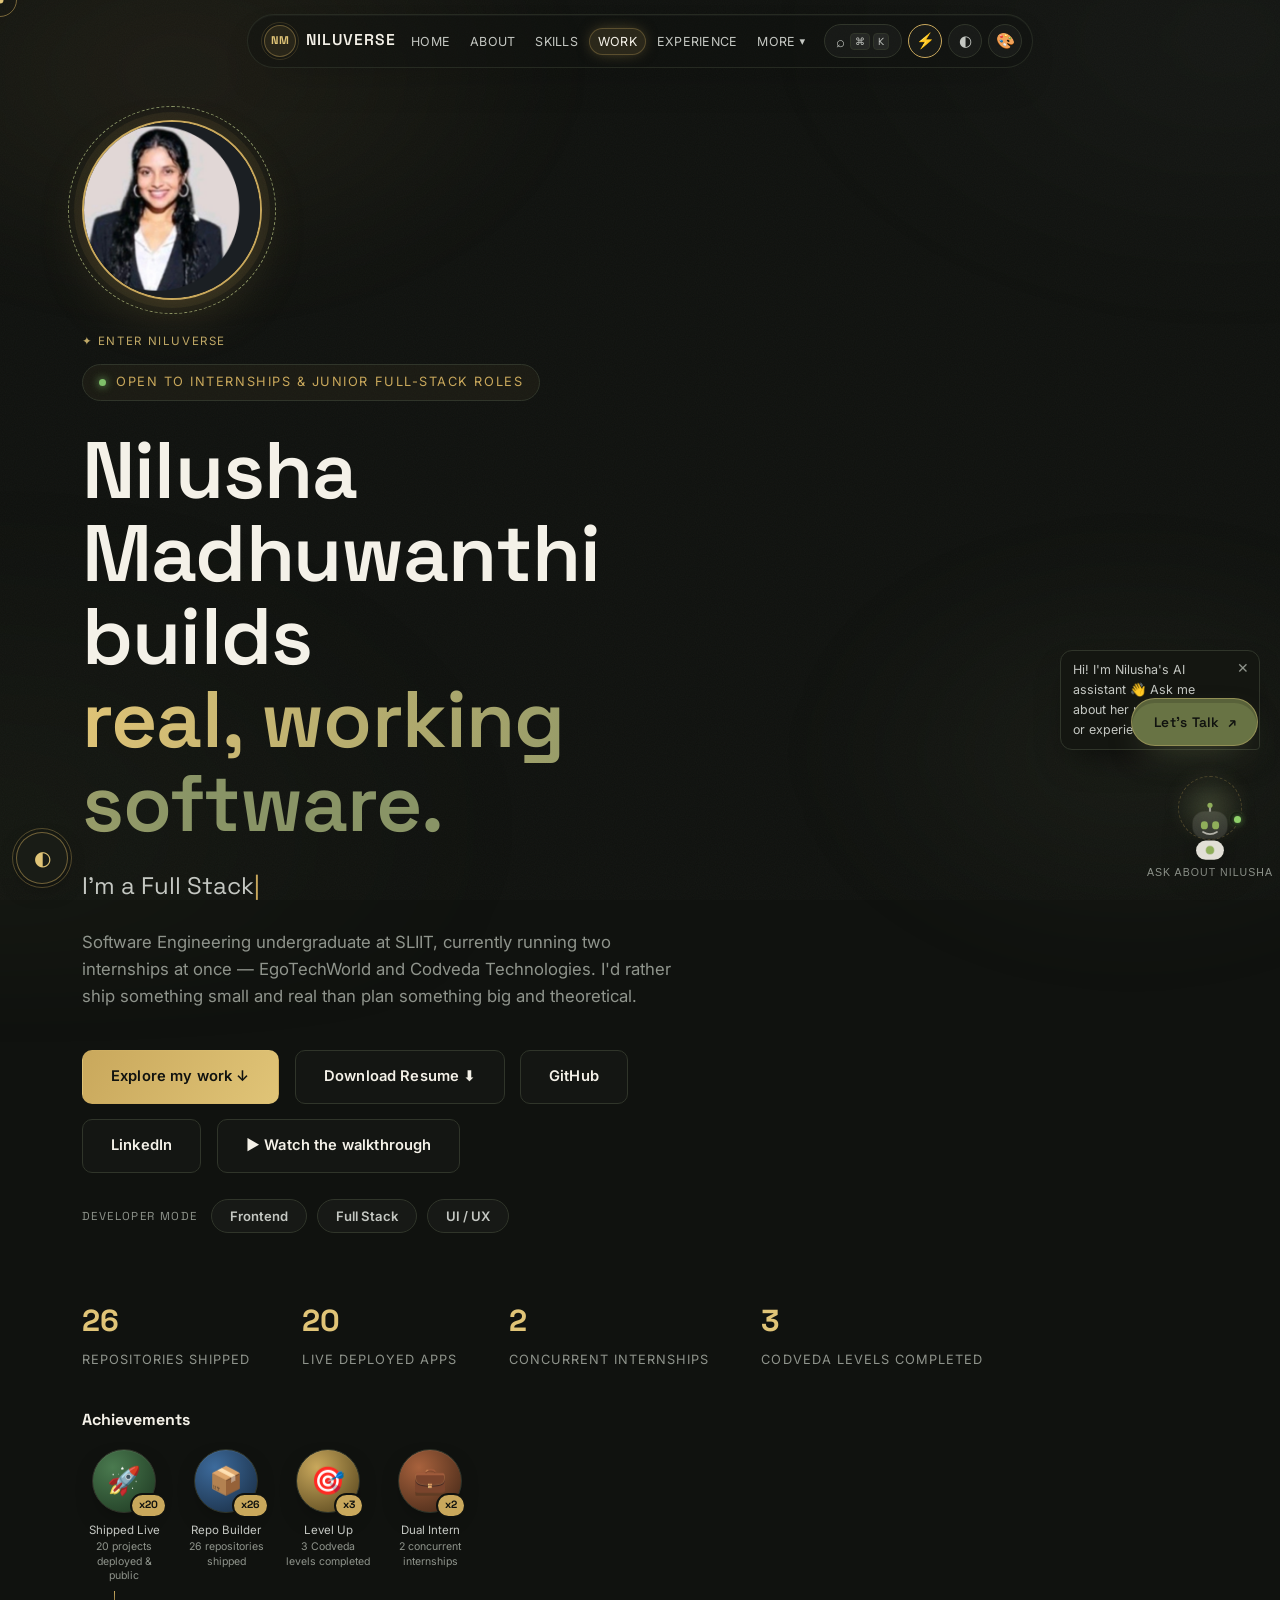
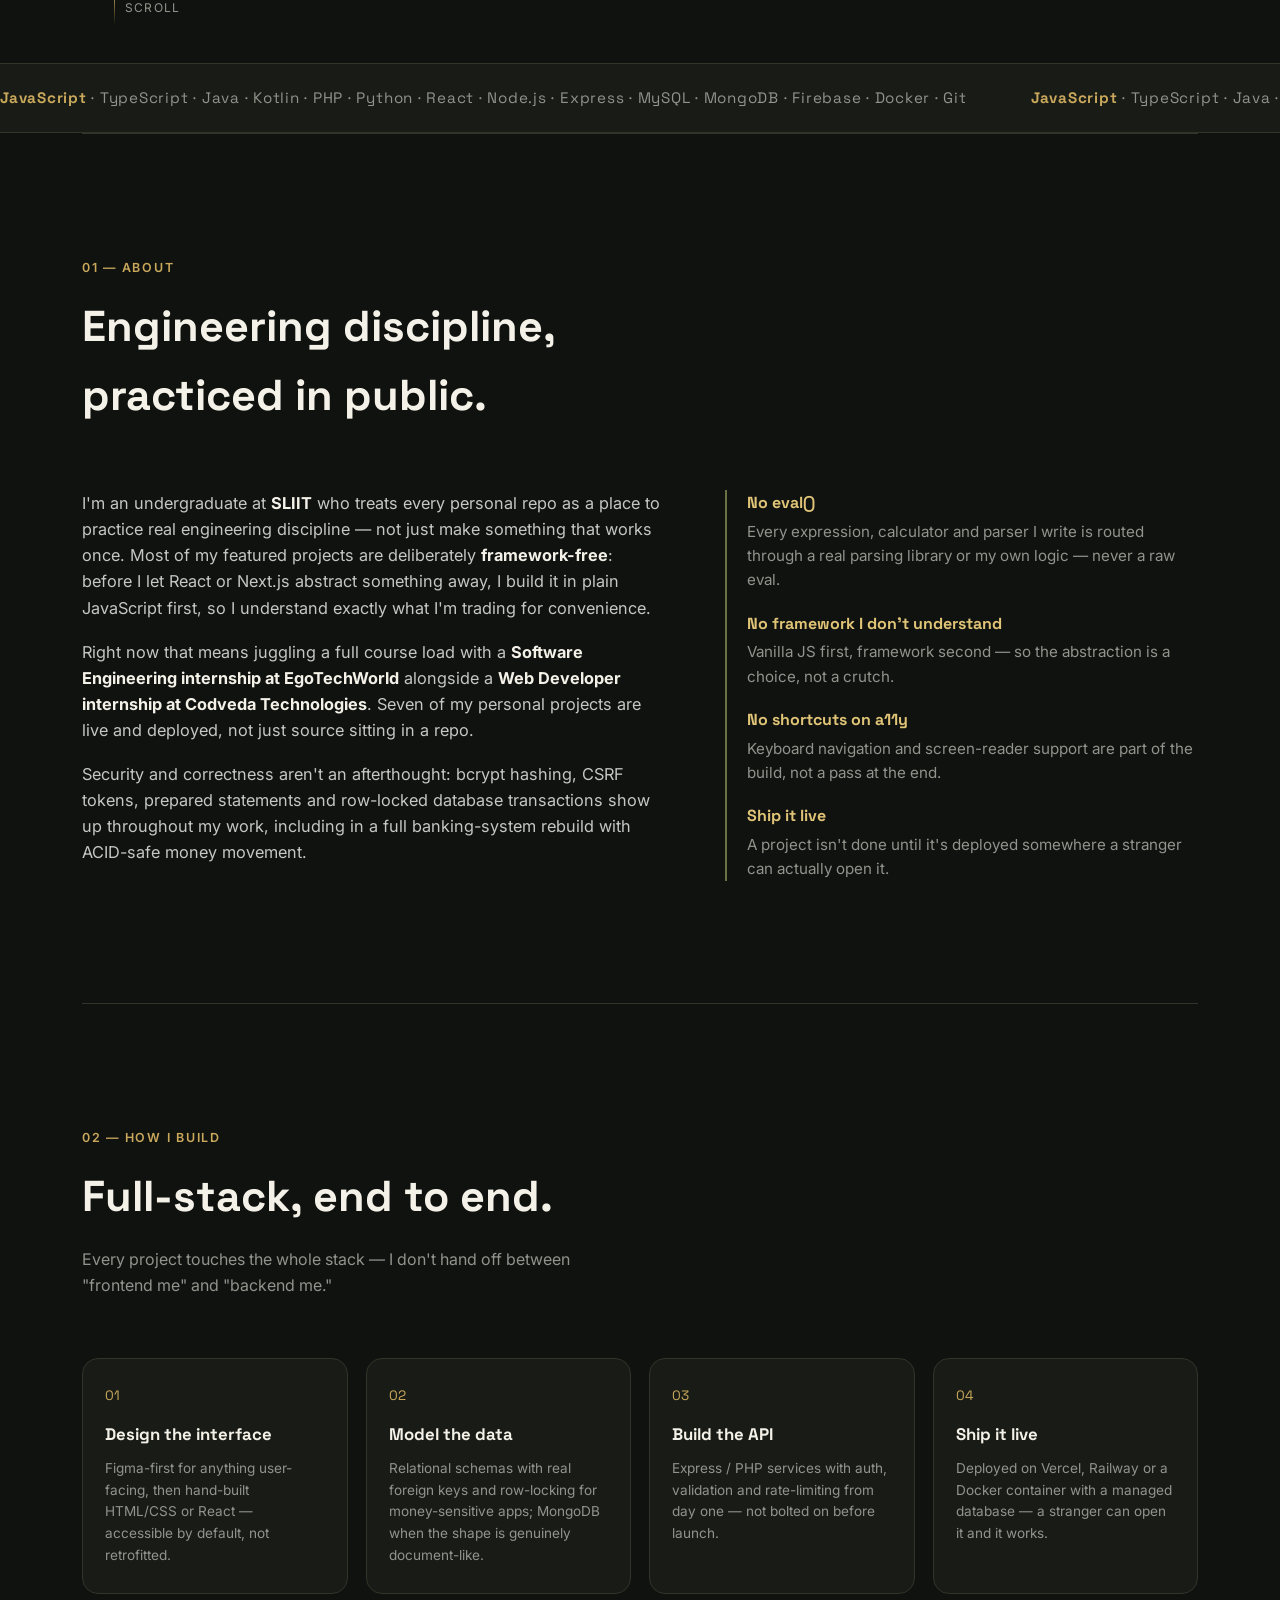
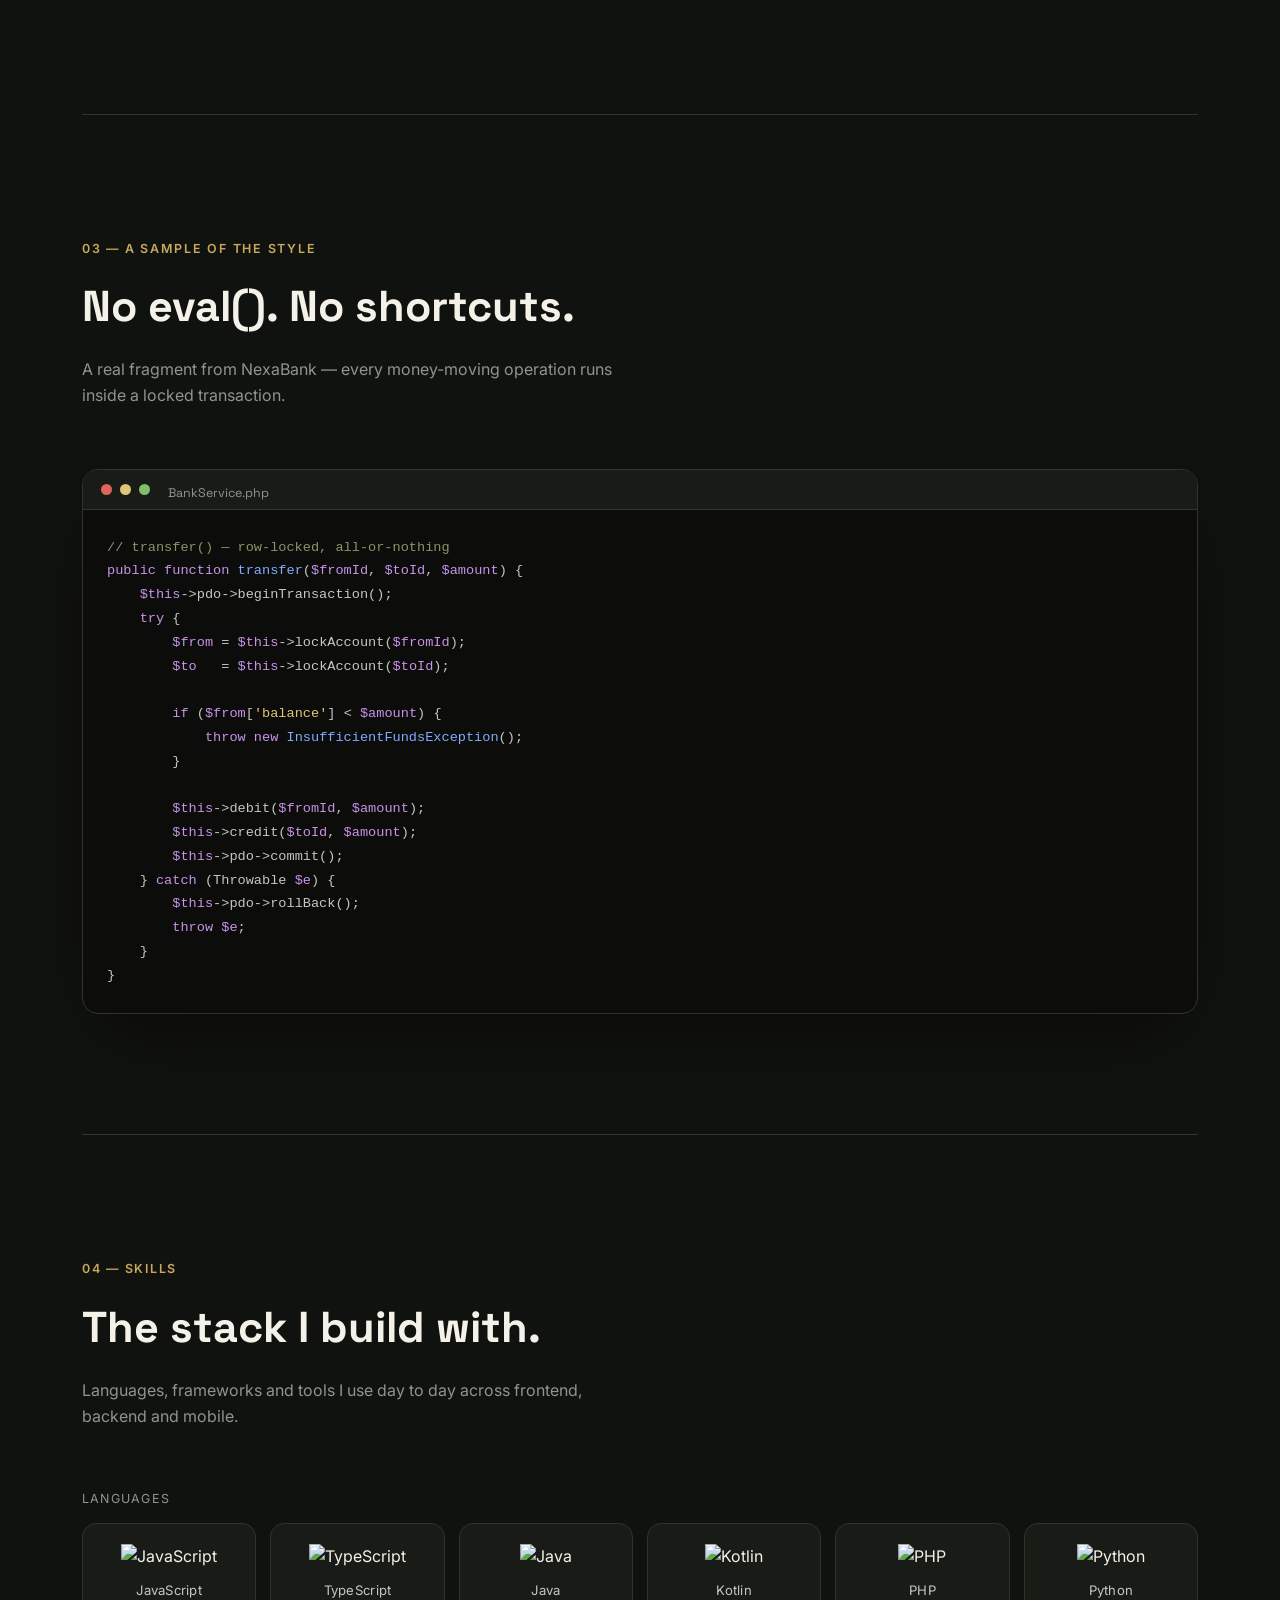
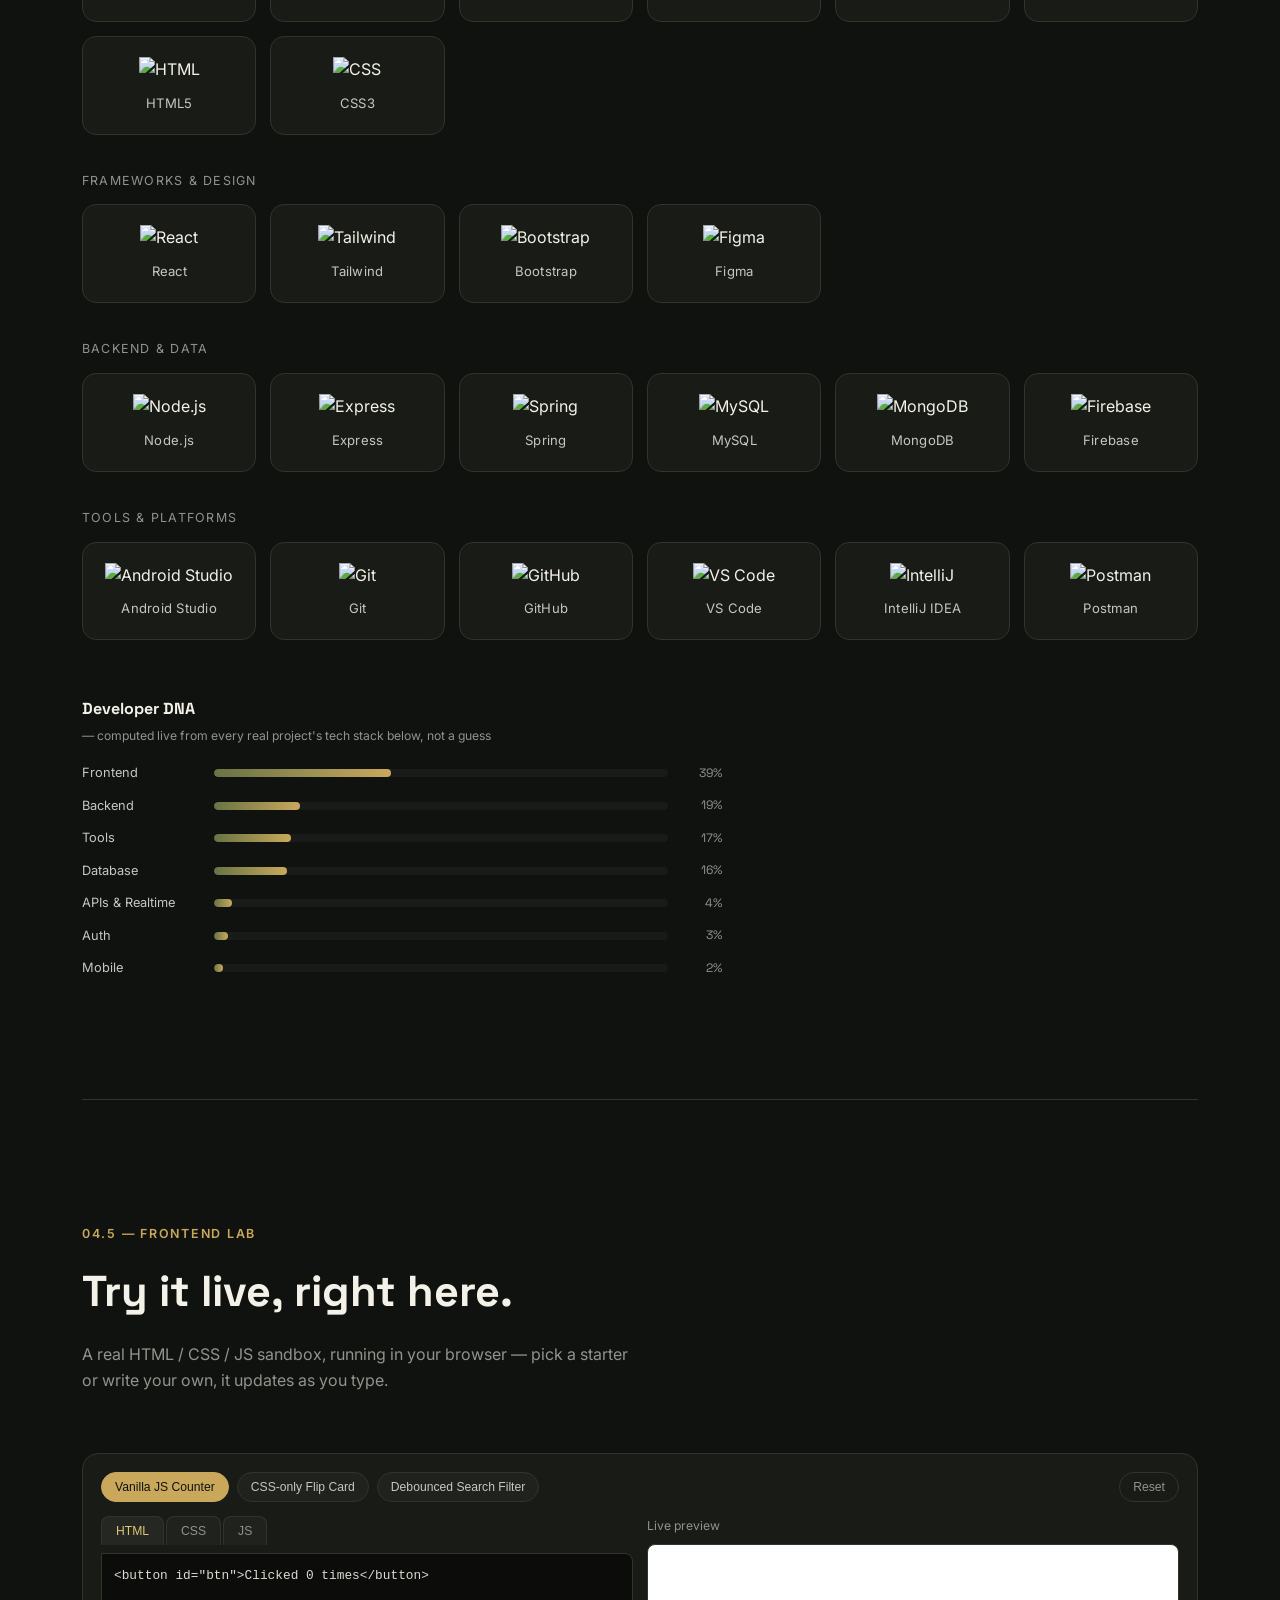
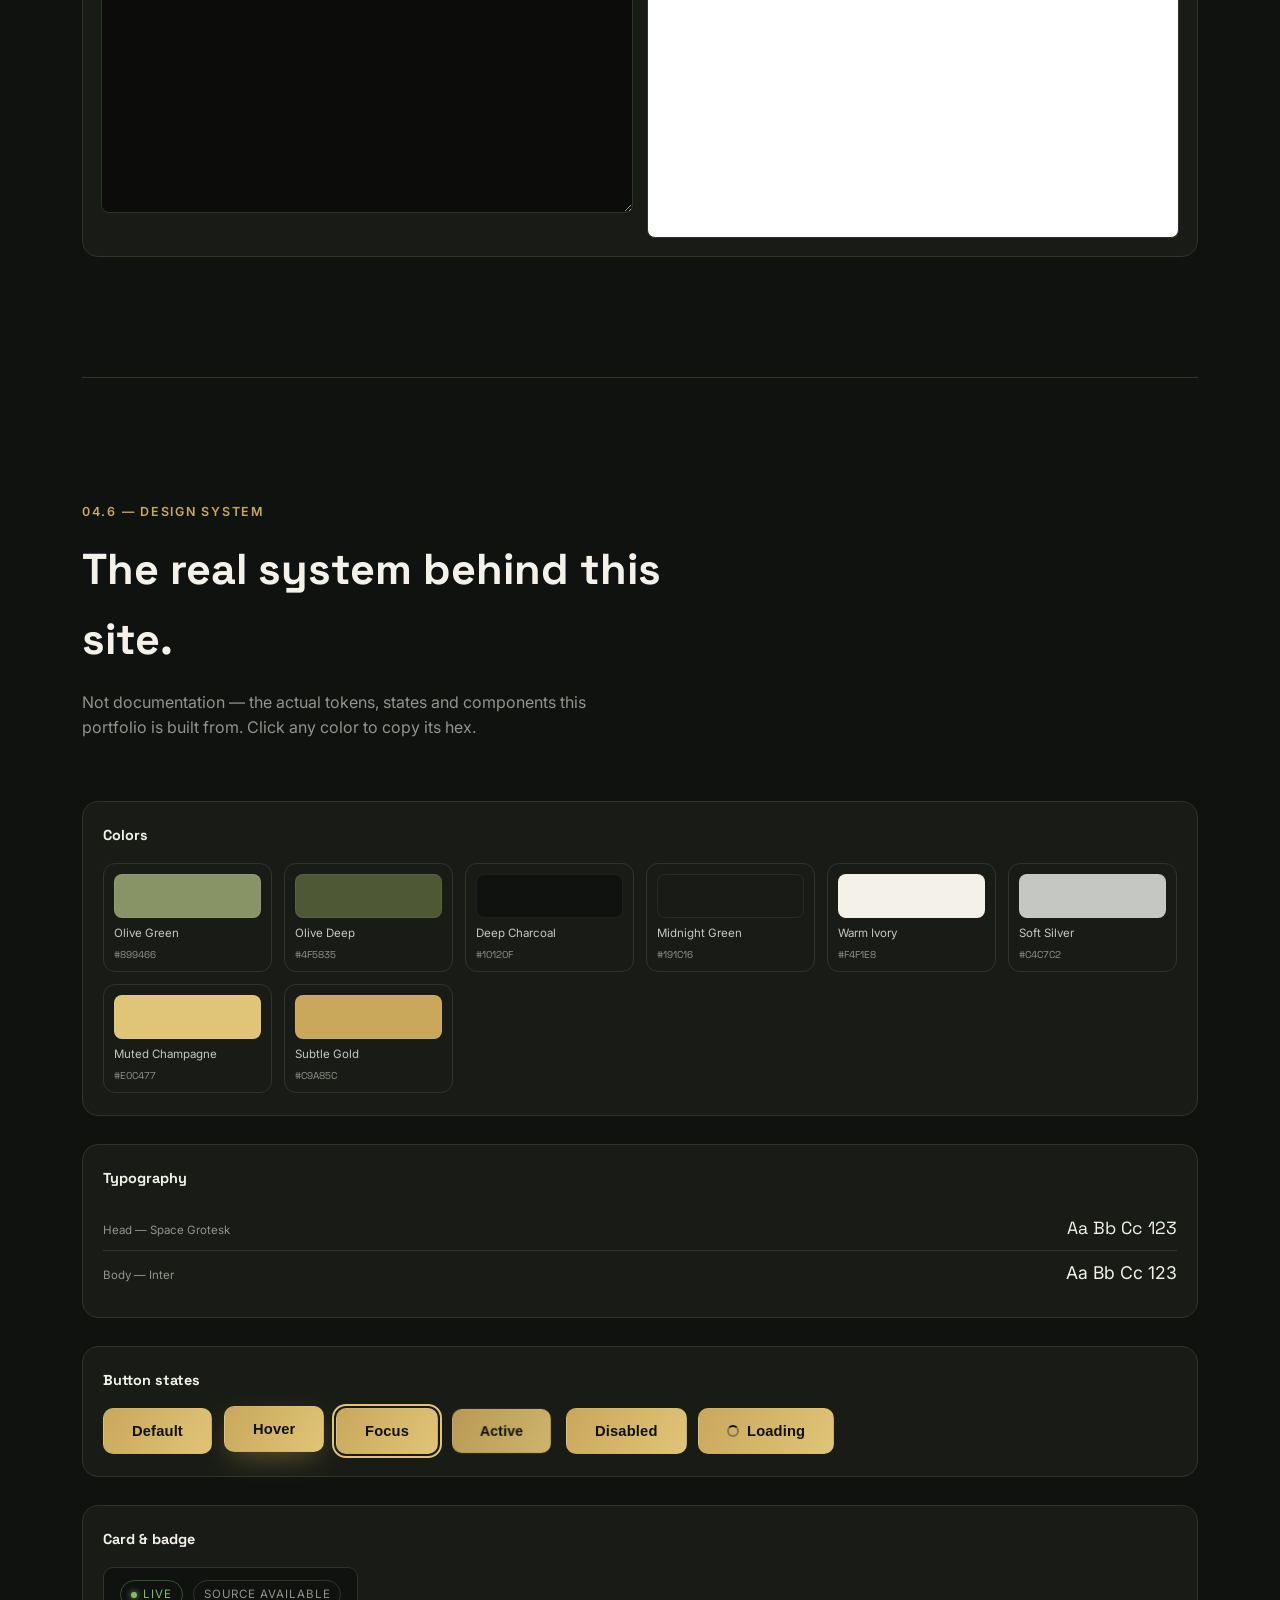
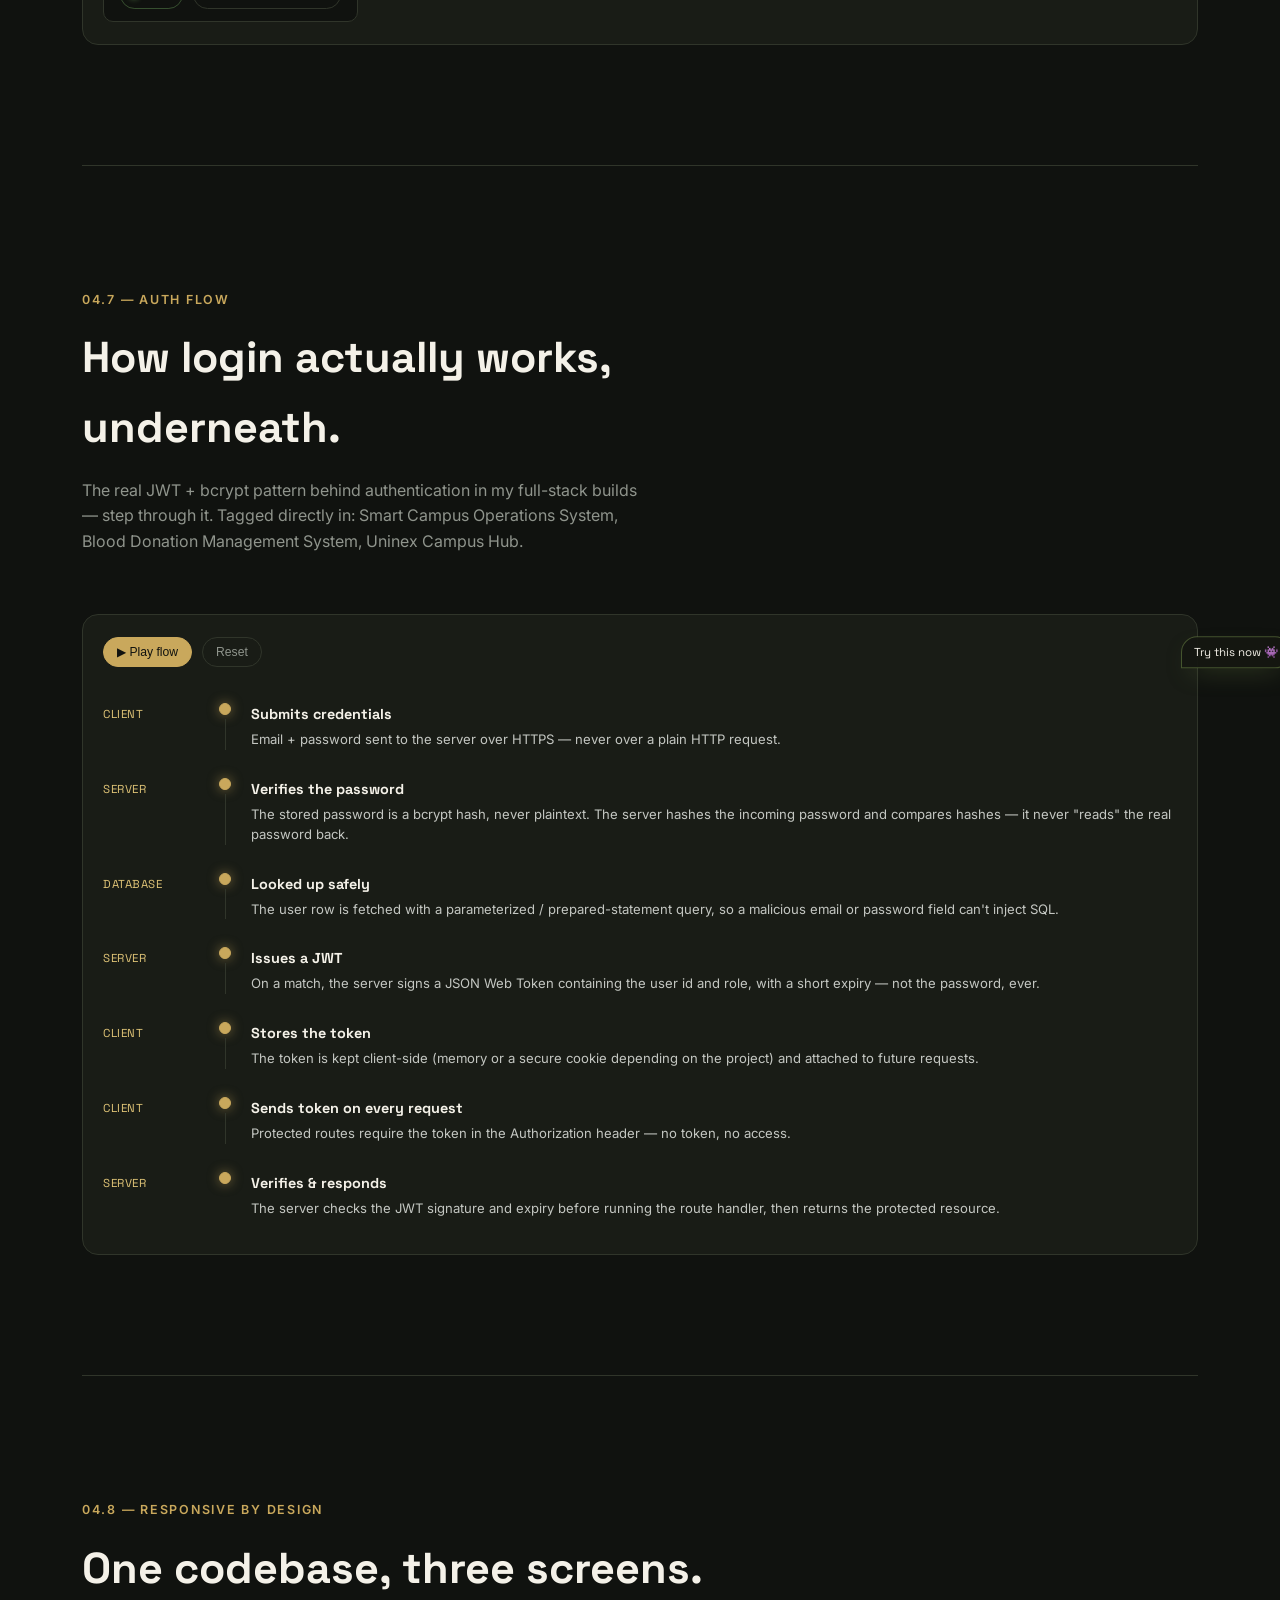
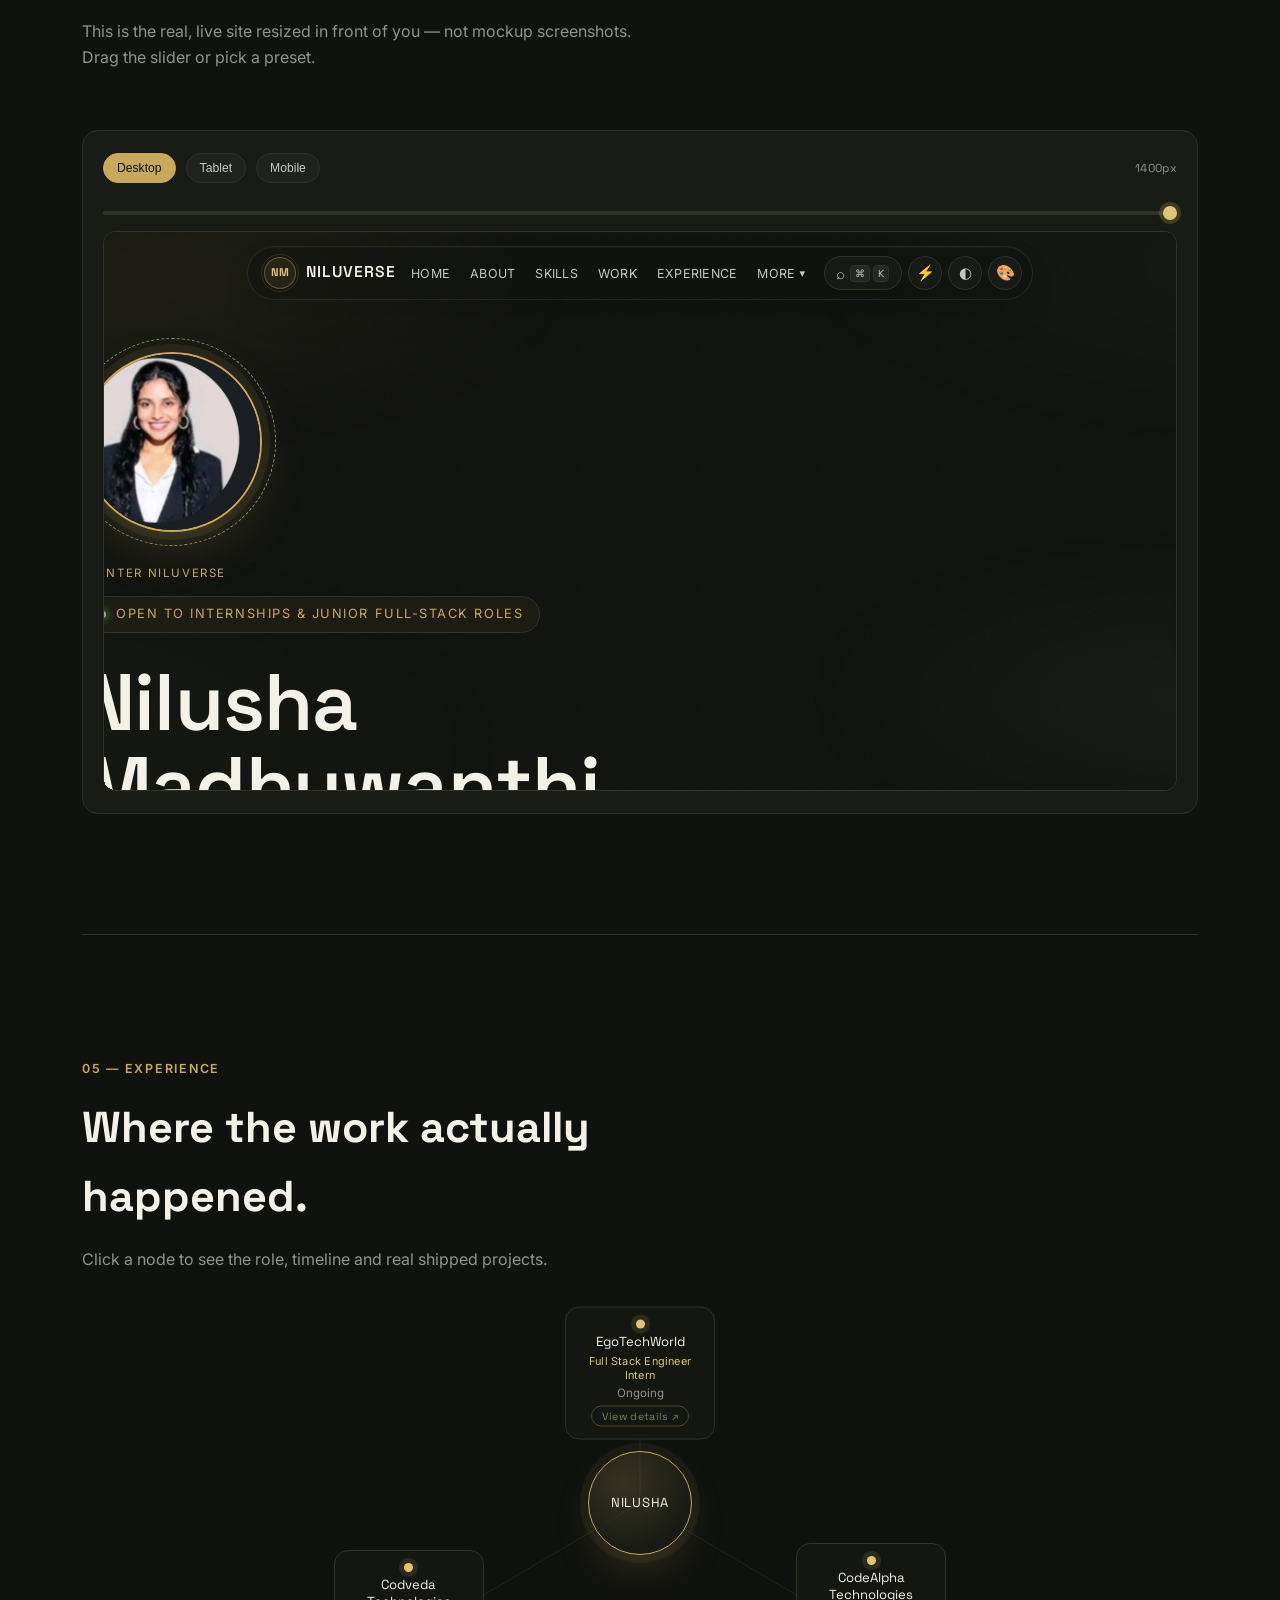
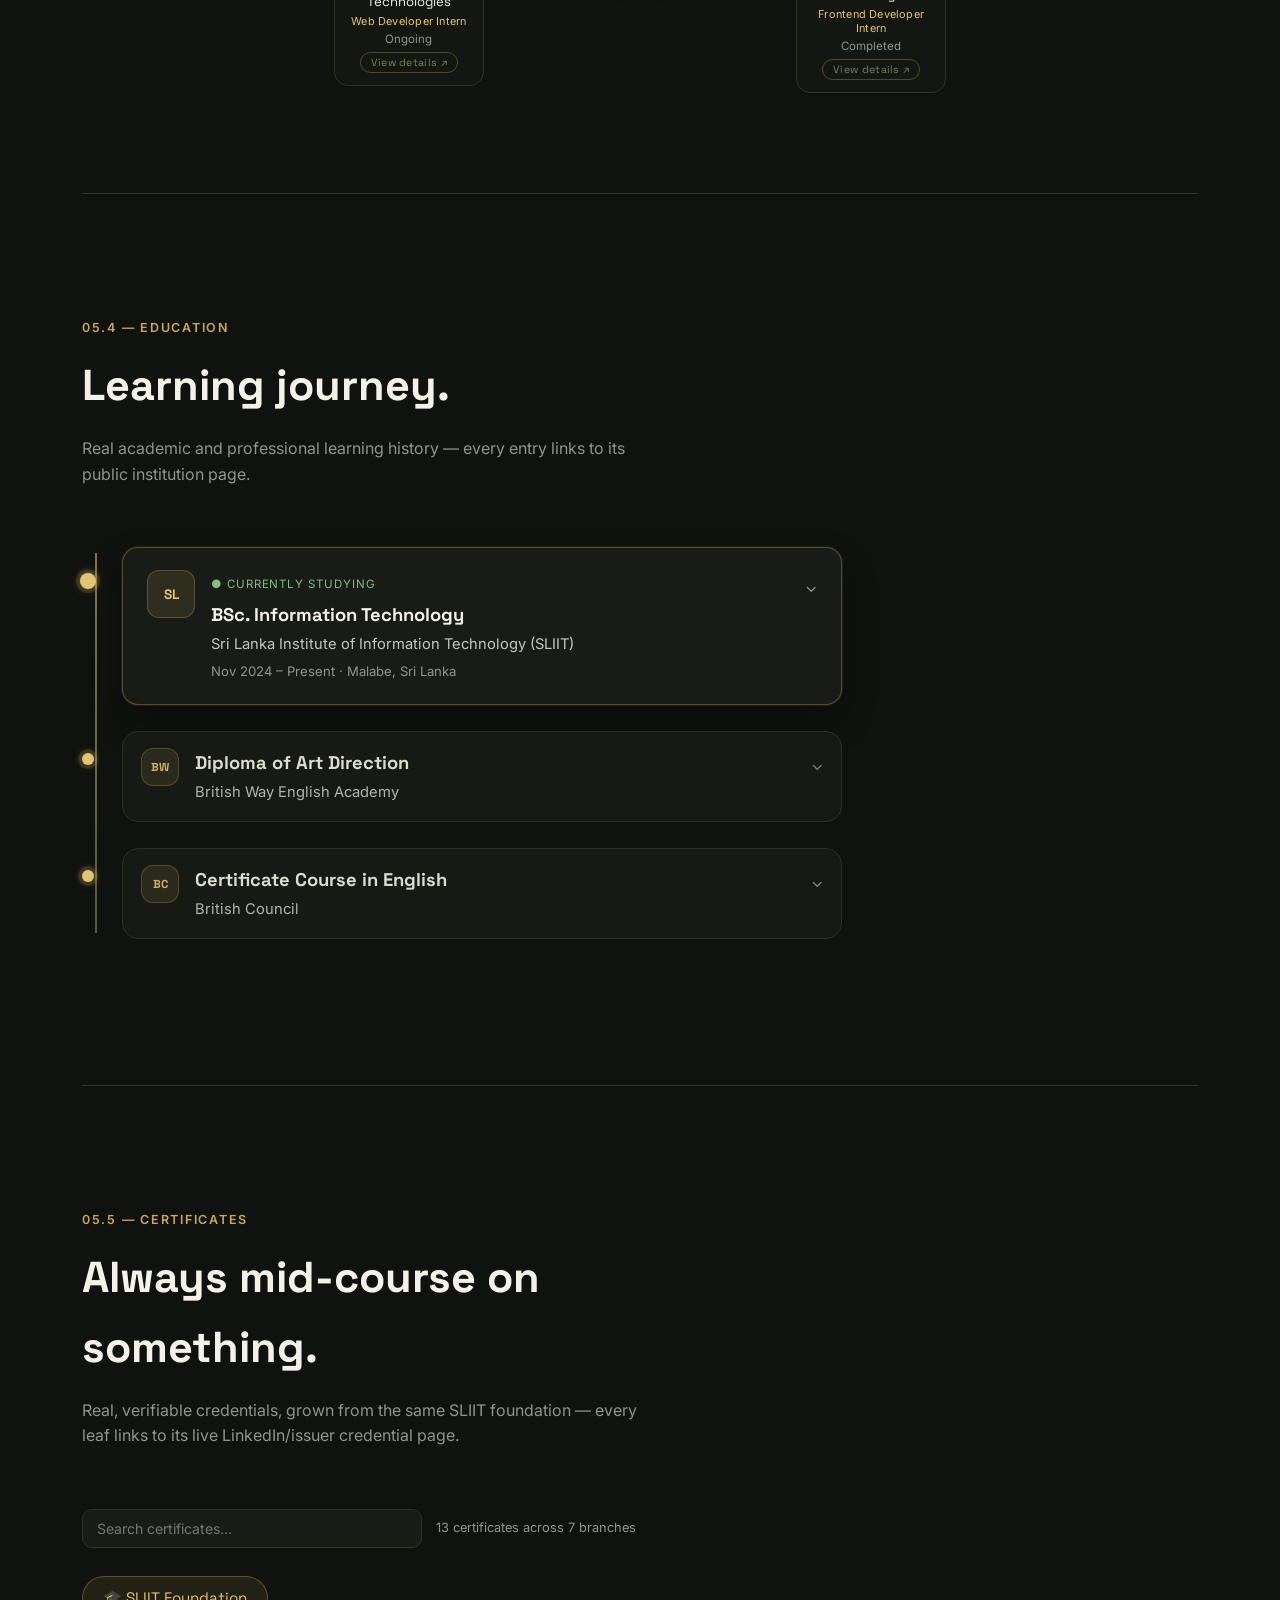
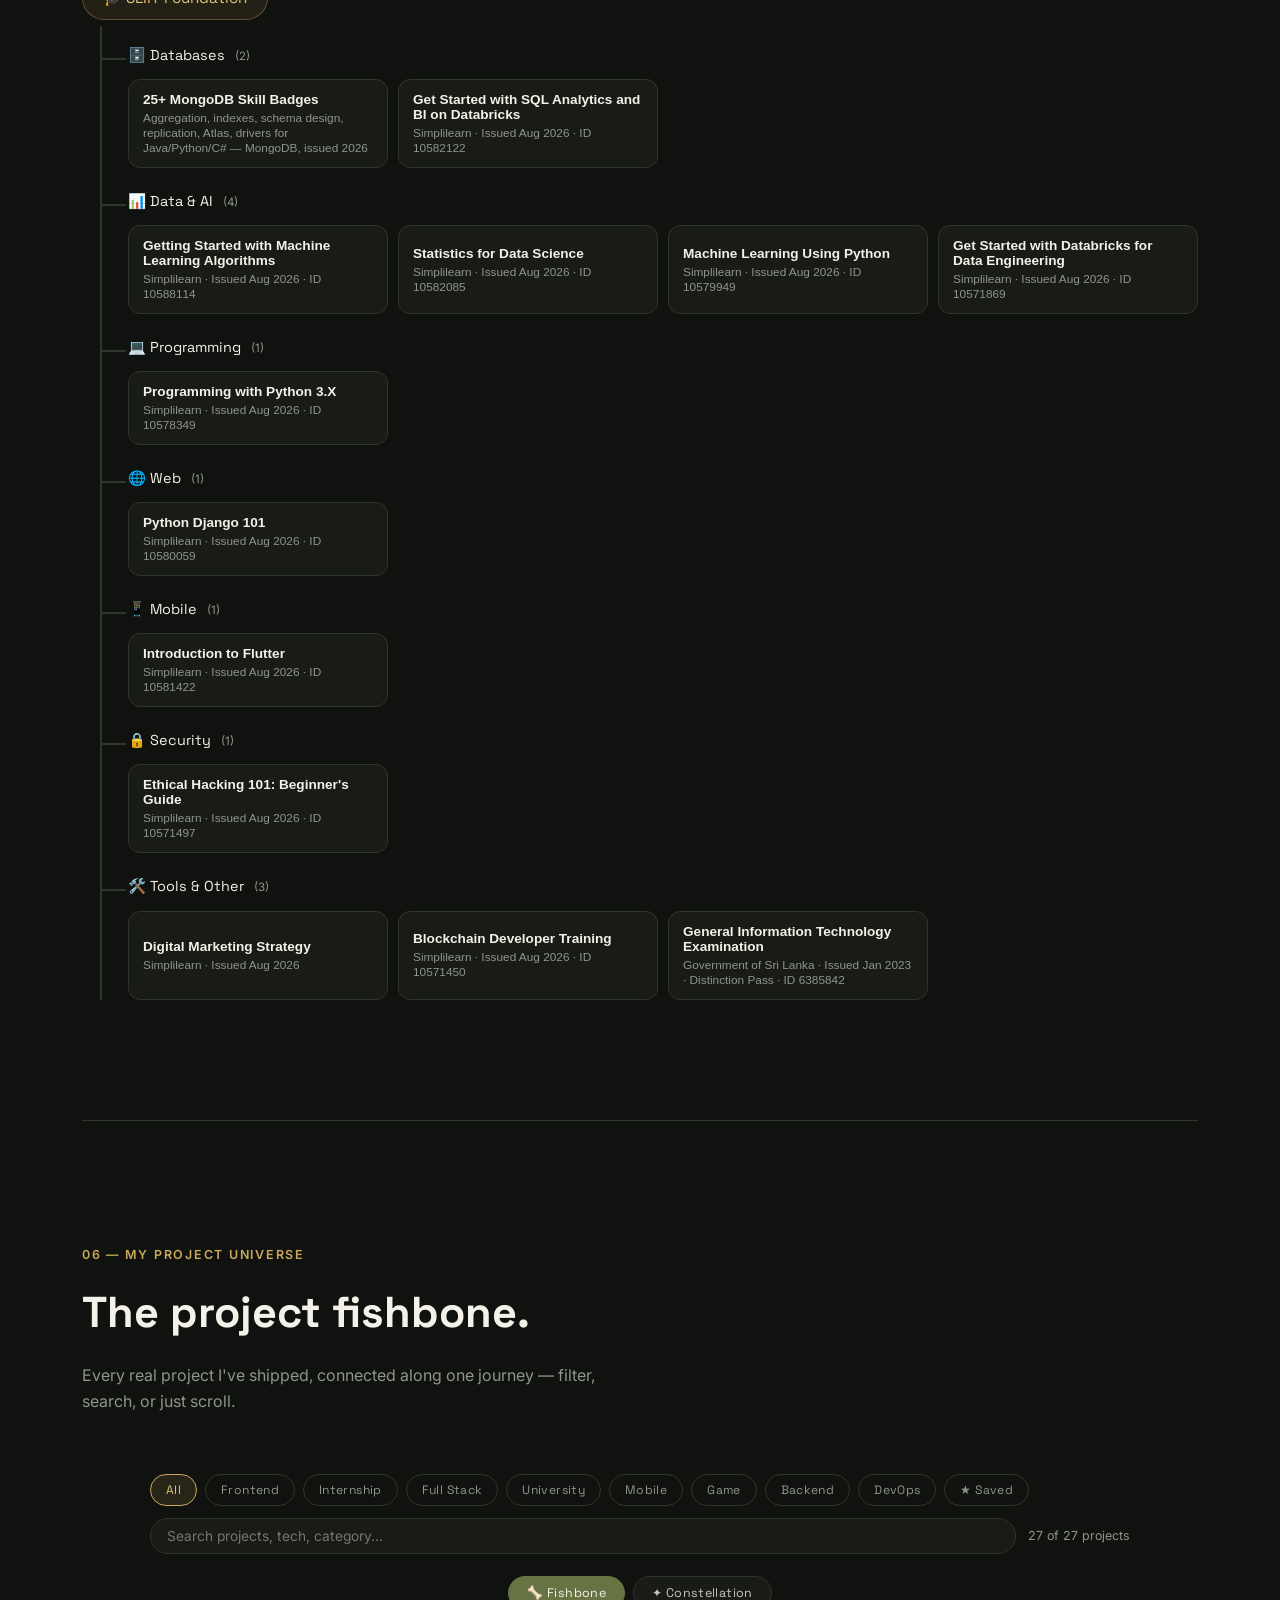
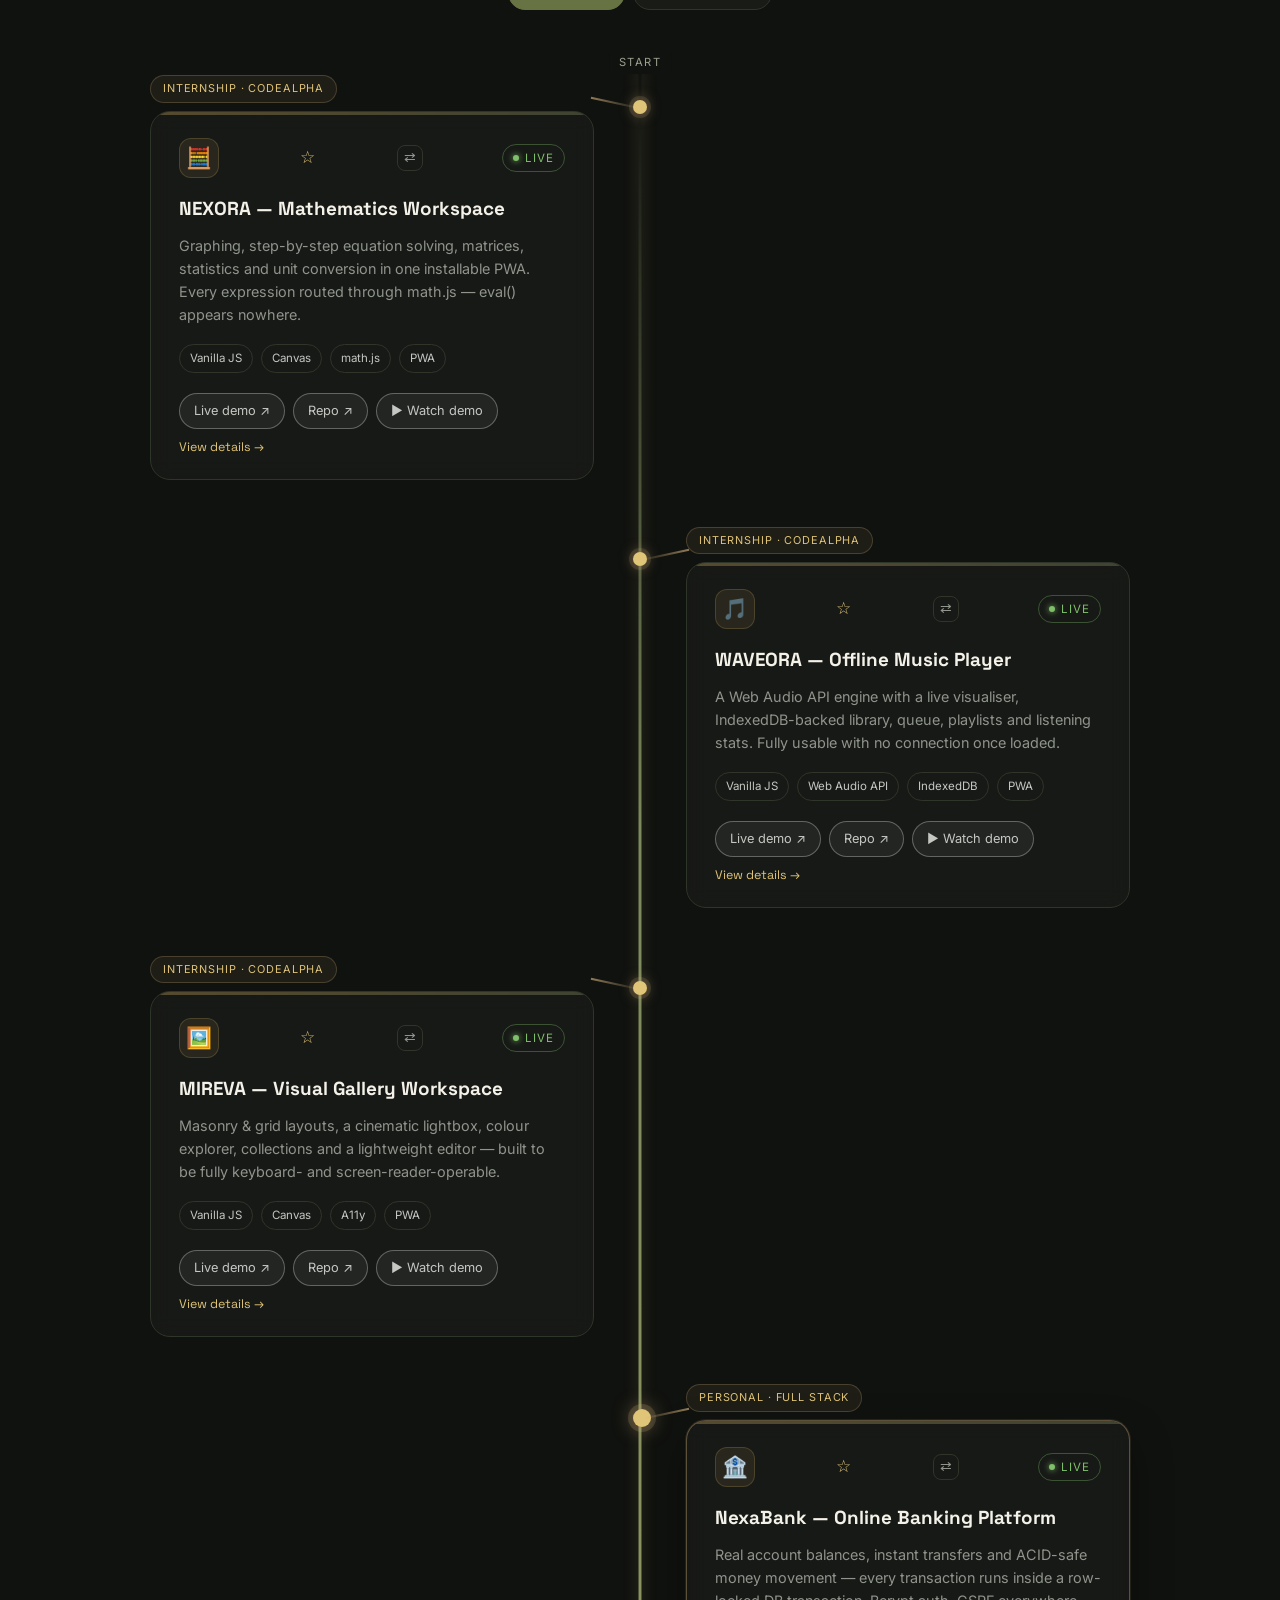
==== index.html @ 99af5293 "content: refresh the stats against what is actually deployed, and add CLOUDVERSE The hero numbers ha" ====
<!DOCTYPE html>
<html lang="en">
<head>
<meta charset="UTF-8" />
<meta name="viewport" content="width=device-width, initial-scale=1.0" />
<title>Nilusha Madhuwanthi — NILUVERSE | Full-Stack Engineer</title>
<meta name="description" content="Portfolio of Nilusha Madhuwanthi — Software Engineering undergraduate at SLIIT, full-stack developer, 9 live shipped projects." />
<meta name="robots" content="index, follow" />
<meta name="theme-color" content="#10120F" />
<link rel="canonical" href="https://nilusha-madhuwanthi-portpolio.vercel.app/" />

<meta property="og:type" content="website" />
<meta property="og:site_name" content="NILUVERSE" />
<meta property="og:title" content="Nilusha Madhuwanthi — Full-Stack Engineer" />
<meta property="og:description" content="Software Engineering undergraduate at SLIIT, full-stack developer, 9 live shipped projects. Currently interning at EgoTechWorld and Codveda Technologies." />
<meta property="og:url" content="https://nilusha-madhuwanthi-portpolio.vercel.app/" />
<meta property="og:image" content="https://nilusha-madhuwanthi-portpolio.vercel.app/assets/profile.jpg" />

<meta name="twitter:card" content="summary" />
<meta name="twitter:title" content="Nilusha Madhuwanthi — Full-Stack Engineer" />
<meta name="twitter:description" content="Software Engineering undergraduate at SLIIT, full-stack developer, 9 live shipped projects." />
<meta name="twitter:image" content="https://nilusha-madhuwanthi-portpolio.vercel.app/assets/profile.jpg" />

<link rel="preconnect" href="https://fonts.googleapis.com">
<link rel="preconnect" href="https://fonts.gstatic.com" crossorigin>
<link href="https://fonts.googleapis.com/css2?family=Space+Grotesk:wght@500;600;700&family=Inter:wght@400;500;600&display=swap" rel="stylesheet">

<link rel="stylesheet" href="style.css" />
<link rel="icon" href="data:image/svg+xml,%3Csvg xmlns='http://www.w3.org/2000/svg' viewBox='0 0 100 100'%3E%3Crect width='100' height='100' rx='20' fill='%2310120F'/%3E%3Ctext x='50%25' y='58%25' font-size='52' text-anchor='middle' fill='%23C9A85C' font-family='monospace'%3EN%3C/text%3E%3C/svg%3E">
</head>
<body>

<div class="intro-overlay" id="intro-overlay" role="dialog" aria-label="NILUVERSE intro" hidden>
  <div class="intro-stars" aria-hidden="true"></div>
  <div class="intro-content">
    <div class="intro-mark">NM</div>
    <div class="intro-word">NILUVERSE</div>
    <div class="intro-tag">Entering Nilusha's digital universe…</div>
  </div>
  <button class="intro-skip" id="intro-skip" type="button">Skip Intro →</button>
</div>

<canvas id="bg-canvas"></canvas>
  <div class="nebula"></div>
<div class="grain"></div>

<div class="connectivity-toast" id="connectivity-toast" role="status" aria-live="polite" hidden></div>

<canvas id="work-astronaut-canvas" class="work-astronaut-canvas" aria-hidden="true"></canvas>

<div class="orbit-info" id="orbit-info" hidden>
  <h4 id="orbit-info-name"></h4>
  <p id="orbit-info-desc"></p>
  <span id="orbit-info-projects"></span>
  <a href="#work" id="orbit-info-explore" class="orbit-info-cta" hidden>Explore Projects →</a>
</div>

<div class="cmdk-overlay" id="cmdk-overlay" hidden>
  <div class="cmdk-box">
    <span class="cmdk-astronaut" id="cmdk-astronaut" aria-hidden="true">👨‍🚀</span>
    <div class="cmdk-input-row">
      <span class="cmdk-icon">⌘</span>
      <input type="text" id="cmdk-input" placeholder="Explore Nilusha's universe…" autocomplete="off" />
      <kbd>esc</kbd>
    </div>
    <ul class="cmdk-list" id="cmdk-list"></ul>
  </div>
</div>

<div class="recruiter-overlay" id="recruiter-overlay" hidden>
  <div class="recruiter-card">
    <button class="recruiter-close" id="recruiter-close" aria-label="Close">✕</button>
    <span class="recruiter-tag">⚡ 60-second view</span>
    <h2>Nilusha Madhuwanthi</h2>
    <p class="recruiter-role">Full Stack Engineer Intern @ EgoTechWorld · Web Developer Intern @ Codveda Technologies</p>
    <p class="recruiter-sub">BSc (Hons) IT undergraduate at SLIIT, running two internships at once — 20 live deployed apps, not just source sitting in a repo.</p>
    <div class="recruiter-stats">
      <div><b>20</b><span>Live projects</span></div>
      <div><b>2</b><span>Active internships</span></div>
      <div><b>25+</b><span>Certifications</span></div>
    </div>
    <div class="recruiter-skills">
      <span>React</span><span>Node.js</span><span>Express</span><span>MongoDB</span><span>MySQL</span><span>JavaScript</span><span>TypeScript</span><span>PHP</span>
    </div>
    <div class="recruiter-flagships">
      <a href="https://nexabank-web-production.up.railway.app" target="_blank" rel="noopener">
        <b>NexaBank ↗</b><span>Online banking — Docker, MySQL, ACID-safe transfers</span>
      </a>
      <a href="https://frontend-ecru-five-78.vercel.app" target="_blank" rel="noopener">
        <b>MediCare ↗</b><span>Hospital management — React, Node.js, MongoDB</span>
      </a>
      <a href="https://orvexa-production-1b61.up.railway.app" target="_blank" rel="noopener">
        <b>Orvexa ↗</b><span>Productivity platform — React, Node.js, Socket.IO</span>
      </a>
    </div>
    <div class="recruiter-cta">
      <a href="https://github.com/nilushamadhuwanthi123" target="_blank" rel="noopener" class="btn btn-primary">GitHub</a>
      <a href="https://www.linkedin.com/in/nilushamadhuwanthi" target="_blank" rel="noopener" class="btn btn-ghost">LinkedIn</a>
    </div>
  </div>
</div>

<!-- ================= BUG FIX: these five overlays were previously nested
     inside a <section class="reveal"> — once the scroll-reveal animation
     applies transform:translateY(0) to that section, it becomes a new CSS
     containing block for any position:fixed descendant, so each overlay
     below rendered thousands of pixels down the document instead of
     centered on the viewport (invisible unless you scrolled to find it).
     Moved here as direct body children, same as the working cmdk-overlay /
     recruiter-overlay above, which is why those two never had this bug. ================= -->
<div class="fb-modal" id="fb-modal" hidden role="dialog" aria-label="Project details">
  <div class="fb-modal-backdrop" id="fb-modal-backdrop"></div>
  <div class="fb-modal-card">
    <button class="fb-modal-close" id="fb-modal-close" aria-label="Close" type="button">✕</button>
    <div id="fb-modal-body"></div>
    <div class="fb-modal-nav">
      <button type="button" id="fb-prev" class="btn btn-ghost">← Previous</button>
      <button type="button" id="fb-next" class="btn btn-ghost">Next →</button>
    </div>
  </div>
</div>
<div class="fb-compare-bar" id="fb-compare-bar" hidden>
  <span id="fb-compare-status">Pick a 2nd project to compare</span>
  <div class="fb-compare-bar-actions">
    <button type="button" id="fb-compare-go" class="btn btn-primary" disabled>Compare ⇄</button>
    <button type="button" id="fb-compare-clear" class="btn btn-ghost">Clear</button>
  </div>
</div>
<div class="fb-modal" id="fb-compare-modal" hidden role="dialog" aria-label="Compare projects">
  <div class="fb-modal-backdrop" id="fb-compare-backdrop"></div>
  <div class="fb-modal-card fb-compare-card">
    <button class="fb-modal-close" id="fb-compare-close" aria-label="Close" type="button">✕</button>
    <div id="fb-compare-body"></div>
  </div>
</div>
<div class="skill-graph-modal" id="skill-graph-modal" hidden role="dialog" aria-label="Projects using this skill">
  <div class="skill-graph-backdrop" id="skill-graph-backdrop"></div>
  <div class="skill-graph-card">
    <button class="skill-graph-close" id="skill-graph-close" aria-label="Close" type="button">✕</button>
    <div id="skill-graph-body"></div>
  </div>
</div>
<div class="cert-detail" id="cert-detail" hidden>
  <button class="cert-detail-close" id="cert-detail-close" aria-label="Close" type="button">✕</button>
  <div id="cert-detail-body"></div>
</div>

<header>
  <nav>
    <a href="#" class="logo">
      <span class="logo-mark" aria-hidden="true">NM</span>
      <span class="logo-word">NILUVERSE</span>
    </a>
    <ul class="nav-links">
      <li><a href="#">Home</a></li>
      <li><a href="#about">About</a></li>
      <li><a href="#skills">Skills</a></li>
      <li><a href="#work">Work</a></li>
      <li><a href="#experience">Experience</a></li>
      <li class="nav-more">
        <button class="nav-more-trigger" id="nav-more-trigger" type="button" aria-haspopup="true" aria-expanded="false">More <span class="nav-more-caret" aria-hidden="true">▾</span></button>
        <ul class="nav-more-menu" id="nav-more-menu">
          <li><a href="#education">Education</a></li>
          <li><a href="#certificates">Certificates</a></li>
          <li><a href="#code">Code Sample</a></li>
          <li><a href="#frontend-lab">Frontend Lab</a></li>
          <li><a href="#design-system">Design System</a></li>
          <li><a href="#auth-flow">Auth Flow</a></li>
          <li><a href="#responsive-lab">Responsive Lab</a></li>
          <li><a href="#builds-in-motion">Builds in Motion</a></li>
          <li><a href="#currently-building">Currently Building</a></li>
          <li><a href="#debugging-stories">Debugging Stories</a></li>
          <li><a href="#why-me">Why Work With Me</a></li>
          <li><a href="assets/resume.pdf" download>Resume ⬇</a></li>
          <li><a href="#contact">Contact</a></li>
        </ul>
      </li>
    </ul>
    <div class="nav-controls">
      <button class="nav-icon-btn" data-cmdk-open type="button" aria-label="Search — Command K" title="Search (⌘K)">
        <span class="nav-icon" aria-hidden="true">⌕</span><span class="nav-kbd-hint"><kbd>⌘</kbd><kbd>K</kbd></span>
      </button>
      <button class="nav-icon-btn" id="recruiter-toggle" type="button" aria-label="60-second recruiter view" title="60-second recruiter view">
        <span class="nav-icon" aria-hidden="true">⚡</span>
      </button>
      <button class="nav-icon-btn" id="nav-theme-toggle" type="button" aria-label="Appearance settings" title="Appearance settings">
        <span class="nav-icon" aria-hidden="true">◐</span>
      </button>
      <button class="nav-icon-btn" id="design-mode-toggle" type="button" aria-label="Design Mode — try the design tokens" title="Design Mode" aria-expanded="false">
        <span class="nav-icon" aria-hidden="true">🎨</span>
      </button>
    </div>
    <button class="nav-toggle" id="nav-toggle" aria-label="Toggle menu" aria-expanded="false" type="button">
      <span></span><span></span><span></span>
    </button>
  </nav>
</header>

<main class="container">

  <!-- ================= HERO ================= -->
  <section class="hero">
    <div class="hero-photo-row">
      <div class="hero-photo-wrap">
        <div class="hero-photo-ring"></div>
        <img class="hero-photo" src="assets/profile.jpg" alt="Nilusha Madhuwanthi" />
      </div>
    </div>
    <div class="niluverse-tag">✦ Enter Niluverse</div>
    <div class="eyebrow"><span class="dot"></span> Open to internships &amp; junior full-stack roles</div>
    <h1>Nilusha Madhuwanthi builds<br/><span class="accent">real, working software.</span></h1>
    <div class="hero-role">I'm a <span id="role-text"></span><span class="cursor">|</span></div>
    <p class="lede">Software Engineering undergraduate at SLIIT, currently running two internships at once —
      EgoTechWorld and Codveda Technologies. I'd rather ship something small and real than plan something big and theoretical.</p>

    <div class="hero-actions">
      <a href="#work" class="btn btn-primary">Explore my work ↓</a>
      <a href="assets/resume.pdf" download class="btn btn-ghost">Download Resume ⬇</a>
      <a href="https://github.com/nilushamadhuwanthi123" target="_blank" rel="noopener" class="btn btn-ghost">GitHub</a>
      <a href="https://www.linkedin.com/in/nilushamadhuwanthi" target="_blank" rel="noopener" class="btn btn-ghost">LinkedIn</a>
      <a href="https://lnkd.in/p/gX7GrHVU" target="_blank" rel="noopener" class="btn btn-ghost">▶ Watch the walkthrough</a>
    </div>

    <div class="mode-switch" role="tablist" aria-label="Explore skills by developer mode">
      <span class="mode-label">Developer mode</span>
      <button class="mode-btn" data-mode="frontend" type="button">Frontend</button>
      <button class="mode-btn" data-mode="fullstack" type="button">Full Stack</button>
      <button class="mode-btn" data-mode="uiux" type="button">UI / UX</button>
    </div>

    <div class="hero-stats">
      <div class="stat"><b>26</b><span>Repositories shipped</span></div>
      <div class="stat"><b>20</b><span>Live deployed apps</span></div>
      <div class="stat"><b>2</b><span>Concurrent internships</span></div>
      <div class="stat"><b>3</b><span>Codveda levels completed</span></div>
    </div>

    <div class="achievements">
      <h3 class="achievements-title">Achievements</h3>
      <div class="achv-row">
        <div class="achv-badge" tabindex="0">
          <span class="achv-icon achv-icon-1" aria-hidden="true">🚀</span>
          <span class="achv-count">x20</span>
          <span class="achv-label">Shipped Live<br/><small>20 projects deployed &amp; public</small></span>
        </div>
        <div class="achv-badge" tabindex="0">
          <span class="achv-icon achv-icon-2" aria-hidden="true">📦</span>
          <span class="achv-count">x26</span>
          <span class="achv-label">Repo Builder<br/><small>26 repositories shipped</small></span>
        </div>
        <div class="achv-badge" tabindex="0">
          <span class="achv-icon achv-icon-3" aria-hidden="true">🎯</span>
          <span class="achv-count">x3</span>
          <span class="achv-label">Level Up<br/><small>3 Codveda levels completed</small></span>
        </div>
        <div class="achv-badge" tabindex="0">
          <span class="achv-icon achv-icon-4" aria-hidden="true">💼</span>
          <span class="achv-count">x2</span>
          <span class="achv-label">Dual Intern<br/><small>2 concurrent internships</small></span>
        </div>
      </div>
    </div>

    <div class="scroll-cue"><span class="line"></span> Scroll</div>
  </section>

  <div class="marquee-wrap">
    <div class="marquee">
      <span><b>JavaScript</b> · TypeScript · Java · Kotlin · PHP · Python · React · Node.js · Express · MySQL · MongoDB · Firebase · Docker · Git</span>
      <span><b>JavaScript</b> · TypeScript · Java · Kotlin · PHP · Python · React · Node.js · Express · MySQL · MongoDB · Firebase · Docker · Git</span>
    </div>
  </div>

  <!-- ================= ABOUT ================= -->
  <section class="section reveal" id="about">
    <div class="section-head">
      <span class="tag">01 — About</span>
      <h2>Engineering discipline, practiced in public.</h2>
    </div>
    <div class="about-grid">
      <div>
        <p>I'm an undergraduate at <b>SLIIT</b> who treats every personal repo as a place to practice real
          engineering discipline — not just make something that works once. Most of my featured projects are
          deliberately <b>framework-free</b>: before I let React or Next.js abstract something away, I build it in
          plain JavaScript first, so I understand exactly what I'm trading for convenience.</p>
        <p>Right now that means juggling a full course load with a <b>Software Engineering internship at
          EgoTechWorld</b> alongside a <b>Web Developer internship at Codveda Technologies</b>. Seven of my
          personal projects are live and deployed, not just source sitting in a repo.</p>
        <p>Security and correctness aren't an afterthought: bcrypt hashing, CSRF tokens, prepared statements and
          row-locked database transactions show up throughout my work, including in a full banking-system rebuild
          with ACID-safe money movement.</p>
      </div>
      <ul class="principles">
        <li><b>No eval()</b>Every expression, calculator and parser I write is routed through a real parsing library or my own logic — never a raw eval.</li>
        <li><b>No framework I don't understand</b>Vanilla JS first, framework second — so the abstraction is a choice, not a crutch.</li>
        <li><b>No shortcuts on a11y</b>Keyboard navigation and screen-reader support are part of the build, not a pass at the end.</li>
        <li><b>Ship it live</b>A project isn't done until it's deployed somewhere a stranger can actually open it.</li>
      </ul>
    </div>
  </section>

  <!-- ================= APPROACH ================= -->
  <section class="section">
    <div class="section-head reveal">
      <span class="tag">02 — How I build</span>
      <h2>Full-stack, end to end.</h2>
      <p class="sub">Every project touches the whole stack — I don't hand off between "frontend me" and "backend me."</p>
    </div>
    <div class="approach-grid">
      <div class="approach-card reveal">
        <div class="num">01</div>
        <h3>Design the interface</h3>
        <p>Figma-first for anything user-facing, then hand-built HTML/CSS or React — accessible by default, not retrofitted.</p>
      </div>
      <div class="approach-card reveal">
        <div class="num">02</div>
        <h3>Model the data</h3>
        <p>Relational schemas with real foreign keys and row-locking for money-sensitive apps; MongoDB when the shape is genuinely document-like.</p>
      </div>
      <div class="approach-card reveal">
        <div class="num">03</div>
        <h3>Build the API</h3>
        <p>Express / PHP services with auth, validation and rate-limiting from day one — not bolted on before launch.</p>
      </div>
      <div class="approach-card reveal">
        <div class="num">04</div>
        <h3>Ship it live</h3>
        <p>Deployed on Vercel, Railway or a Docker container with a managed database — a stranger can open it and it works.</p>
      </div>
    </div>
  </section>

  <!-- ================= CODE ================= -->
  <section class="section reveal-scale" id="code">
    <div class="section-head">
      <span class="tag">03 — A sample of the style</span>
      <h2>No eval(). No shortcuts.</h2>
      <p class="sub">A real fragment from NexaBank — every money-moving operation runs inside a locked transaction.</p>
    </div>
    <div class="terminal">
      <div class="terminal-bar"><span></span><span></span><span></span><span class="path">BankService.php</span></div>
      <pre><span class="c">// transfer() — row-locked, all-or-nothing</span>
<span class="k">public function</span> <span class="f">transfer</span>(<span class="k">$fromId</span>, <span class="k">$toId</span>, <span class="k">$amount</span>) {
    <span class="k">$this</span>->pdo->beginTransaction();
    <span class="k">try</span> {
        <span class="k">$from</span> = <span class="k">$this</span>->lockAccount(<span class="k">$fromId</span>);
        <span class="k">$to</span>   = <span class="k">$this</span>->lockAccount(<span class="k">$toId</span>);

        <span class="k">if</span> (<span class="k">$from</span>[<span class="s">'balance'</span>] &lt; <span class="k">$amount</span>) {
            <span class="k">throw new</span> <span class="f">InsufficientFundsException</span>();
        }

        <span class="k">$this</span>->debit(<span class="k">$fromId</span>, <span class="k">$amount</span>);
        <span class="k">$this</span>->credit(<span class="k">$toId</span>, <span class="k">$amount</span>);
        <span class="k">$this</span>->pdo->commit();
    } <span class="k">catch</span> (Throwable <span class="k">$e</span>) {
        <span class="k">$this</span>->pdo->rollBack();
        <span class="k">throw</span> <span class="k">$e</span>;
    }
}</pre>
    </div>
  </section>

  <!-- ================= SKILLS ================= -->
  <section class="section reveal" id="skills">
    <div class="section-head">
      <span class="tag">04 — Skills</span>
      <h2>The stack I build with.</h2>
      <p class="sub">Languages, frameworks and tools I use day to day across frontend, backend and mobile.</p>
    </div>

    <div class="skill-groups">
      <div>
        <div class="skill-group-label">Languages</div>
        <div class="skills-grid">
          <div class="skill-card"><img src="https://skillicons.dev/icons?i=js" alt="JavaScript"/><span>JavaScript</span></div>
          <div class="skill-card"><img src="https://skillicons.dev/icons?i=ts" alt="TypeScript"/><span>TypeScript</span></div>
          <div class="skill-card"><img src="https://skillicons.dev/icons?i=java" alt="Java"/><span>Java</span></div>
          <div class="skill-card"><img src="https://skillicons.dev/icons?i=kotlin" alt="Kotlin"/><span>Kotlin</span></div>
          <div class="skill-card"><img src="https://skillicons.dev/icons?i=php" alt="PHP"/><span>PHP</span></div>
          <div class="skill-card"><img src="https://skillicons.dev/icons?i=python" alt="Python"/><span>Python</span></div>
          <div class="skill-card"><img src="https://skillicons.dev/icons?i=html" alt="HTML"/><span>HTML5</span></div>
          <div class="skill-card"><img src="https://skillicons.dev/icons?i=css" alt="CSS"/><span>CSS3</span></div>
        </div>
      </div>
      <div>
        <div class="skill-group-label">Frameworks &amp; Design</div>
        <div class="skills-grid">
          <div class="skill-card"><img src="https://skillicons.dev/icons?i=react" alt="React"/><span>React</span></div>
          <div class="skill-card"><img src="https://skillicons.dev/icons?i=tailwind" alt="Tailwind"/><span>Tailwind</span></div>
          <div class="skill-card"><img src="https://skillicons.dev/icons?i=bootstrap" alt="Bootstrap"/><span>Bootstrap</span></div>
          <div class="skill-card"><img src="https://skillicons.dev/icons?i=figma" alt="Figma"/><span>Figma</span></div>
        </div>
      </div>
      <div>
        <div class="skill-group-label">Backend &amp; Data</div>
        <div class="skills-grid">
          <div class="skill-card"><img src="https://skillicons.dev/icons?i=nodejs" alt="Node.js"/><span>Node.js</span></div>
          <div class="skill-card"><img src="https://skillicons.dev/icons?i=express" alt="Express"/><span>Express</span></div>
          <div class="skill-card"><img src="https://skillicons.dev/icons?i=spring" alt="Spring"/><span>Spring</span></div>
          <div class="skill-card"><img src="https://skillicons.dev/icons?i=mysql" alt="MySQL"/><span>MySQL</span></div>
          <div class="skill-card"><img src="https://skillicons.dev/icons?i=mongodb" alt="MongoDB"/><span>MongoDB</span></div>
          <div class="skill-card"><img src="https://skillicons.dev/icons?i=firebase" alt="Firebase"/><span>Firebase</span></div>
        </div>
      </div>
      <div>
        <div class="skill-group-label">Tools &amp; Platforms</div>
        <div class="skills-grid">
          <div class="skill-card"><img src="https://skillicons.dev/icons?i=androidstudio" alt="Android Studio"/><span>Android Studio</span></div>
          <div class="skill-card"><img src="https://skillicons.dev/icons?i=git" alt="Git"/><span>Git</span></div>
          <div class="skill-card"><img src="https://skillicons.dev/icons?i=github" alt="GitHub"/><span>GitHub</span></div>
          <div class="skill-card"><img src="https://skillicons.dev/icons?i=vscode" alt="VS Code"/><span>VS Code</span></div>
          <div class="skill-card"><img src="https://skillicons.dev/icons?i=idea" alt="IntelliJ"/><span>IntelliJ IDEA</span></div>
          <div class="skill-card"><img src="https://skillicons.dev/icons?i=postman" alt="Postman"/><span>Postman</span></div>
        </div>
      </div>
    </div>

    <div class="dna-wrap">
      <h3 class="dna-title">Developer DNA <small>— computed live from every real project's tech stack below, not a guess</small></h3>
      <div class="dna-bars" id="dna-bars"></div>
    </div>

  </section>

  <!-- ================= FRONTEND PLAYGROUND ================= -->
  <section class="section reveal" id="frontend-lab">
    <div class="section-head">
      <span class="tag">04.5 — Frontend Lab</span>
      <h2>Try it live, right here.</h2>
      <p class="sub">A real HTML / CSS / JS sandbox, running in your browser — pick a starter or write your own, it updates as you type.</p>
    </div>

    <div class="lab-wrap">
      <div class="lab-controls">
        <div class="lab-presets" id="lab-presets" role="group" aria-label="Starter snippets"></div>
        <button type="button" class="lab-reset" id="lab-reset">Reset</button>
      </div>
      <div class="lab-panes">
        <div class="lab-editors">
          <div class="lab-tabs" role="tablist" aria-label="Code panes">
            <button type="button" class="lab-tab active" data-lab-tab="html" role="tab" aria-selected="true">HTML</button>
            <button type="button" class="lab-tab" data-lab-tab="css" role="tab" aria-selected="false">CSS</button>
            <button type="button" class="lab-tab" data-lab-tab="js" role="tab" aria-selected="false">JS</button>
          </div>
          <textarea class="lab-code active" id="lab-html" data-lab-pane="html" spellcheck="false" aria-label="HTML code"></textarea>
          <textarea class="lab-code" id="lab-css" data-lab-pane="css" spellcheck="false" aria-label="CSS code"></textarea>
          <textarea class="lab-code" id="lab-js" data-lab-pane="js" spellcheck="false" aria-label="JavaScript code"></textarea>
        </div>
        <div class="lab-preview-wrap">
          <span class="lab-preview-label">Live preview</span>
          <iframe class="lab-preview" id="lab-preview" title="Live preview" sandbox="allow-scripts"></iframe>
        </div>
      </div>
    </div>
  </section>

  <!-- ================= DESIGN SYSTEM ================= -->
  <section class="section reveal" id="design-system">
    <div class="section-head">
      <span class="tag">04.6 — Design System</span>
      <h2>The real system behind this site.</h2>
      <p class="sub">Not documentation — the actual tokens, states and components this portfolio is built from. Click any color to copy its hex.</p>
    </div>

    <div class="ds-wrap">
      <div class="ds-block">
        <h4>Colors</h4>
        <div class="ds-swatches" id="ds-swatches">
          <button type="button" class="ds-swatch" data-hex="#899466" style="--sw:#899466"><span></span>Olive Green</button>
          <button type="button" class="ds-swatch" data-hex="#4F5835" style="--sw:#4F5835"><span></span>Olive Deep</button>
          <button type="button" class="ds-swatch" data-hex="#10120F" style="--sw:#10120F"><span></span>Deep Charcoal</button>
          <button type="button" class="ds-swatch" data-hex="#191C16" style="--sw:#191C16"><span></span>Midnight Green</button>
          <button type="button" class="ds-swatch" data-hex="#F4F1E8" style="--sw:#F4F1E8"><span></span>Warm Ivory</button>
          <button type="button" class="ds-swatch" data-hex="#C4C7C2" style="--sw:#C4C7C2"><span></span>Soft Silver</button>
          <button type="button" class="ds-swatch" data-hex="#E0C477" style="--sw:#E0C477"><span></span>Muted Champagne</button>
          <button type="button" class="ds-swatch" data-hex="#C9A85C" style="--sw:#C9A85C"><span></span>Subtle Gold</button>
        </div>
      </div>

      <div class="ds-block">
        <h4>Typography</h4>
        <div class="ds-type-row"><span class="ds-type-label">Head — Space Grotesk</span><span class="ds-type-sample" style="font-family:var(--font-head)">Aa Bb Cc 123</span></div>
        <div class="ds-type-row"><span class="ds-type-label">Body — Inter</span><span class="ds-type-sample" style="font-family:var(--font-body)">Aa Bb Cc 123</span></div>
      </div>

      <div class="ds-block">
        <h4>Button states</h4>
        <div class="ds-state-row">
          <button type="button" class="btn btn-primary ds-state-btn">Default</button>
          <button type="button" class="btn btn-primary ds-state-btn ds-force-hover">Hover</button>
          <button type="button" class="btn btn-primary ds-state-btn ds-force-focus">Focus</button>
          <button type="button" class="btn btn-primary ds-state-btn ds-force-active">Active</button>
          <button type="button" class="btn btn-primary ds-state-btn" disabled>Disabled</button>
          <button type="button" class="btn btn-primary ds-state-btn ds-loading" aria-busy="true"><span class="ds-spinner"></span>Loading</button>
        </div>
      </div>

      <div class="ds-block">
        <h4>Card &amp; badge</h4>
        <div class="ds-state-row">
          <div class="ds-mini-card">
            <span class="live-dot"><i></i>Live</span>
            <span class="repo-badge">Source available</span>
          </div>
        </div>
      </div>
    </div>
  </section>

  <!-- ================= AUTH FLOW ================= -->
  <section class="section reveal" id="auth-flow">
    <div class="section-head">
      <span class="tag">04.7 — Auth Flow</span>
      <h2>How login actually works, underneath.</h2>
      <p class="sub">The real JWT + bcrypt pattern behind authentication in my full-stack builds — step through it. <span id="auth-flow-used"></span></p>
    </div>

    <div class="auth-flow-wrap">
      <div class="auth-flow-controls">
        <button type="button" id="auth-flow-play" class="lab-preset-btn active">▶ Play flow</button>
        <button type="button" id="auth-flow-reset" class="lab-reset">Reset</button>
        <div class="auth-flow-alien" id="auth-flow-alien" aria-hidden="true">
          <span class="auth-flow-alien-bubble">Try this now 👾</span>
          <span class="auth-flow-alien-emoji">👽</span>
        </div>
      </div>
      <div class="auth-flow-steps" id="auth-flow-steps"></div>
    </div>
  </section>

  <!-- ================= RESPONSIVE DESIGN LAB ================= -->
  <section class="section reveal" id="responsive-lab">
    <div class="section-head">
      <span class="tag">04.8 — Responsive by Design</span>
      <h2>One codebase, three screens.</h2>
      <p class="sub">This is the real, live site resized in front of you — not mockup screenshots. Drag the slider or pick a preset.</p>
    </div>
    <div class="rlab-wrap">
      <div class="rlab-controls">
        <button type="button" class="lab-preset-btn active" data-rlab-size="1400">Desktop</button>
        <button type="button" class="lab-preset-btn" data-rlab-size="820">Tablet</button>
        <button type="button" class="lab-preset-btn" data-rlab-size="390">Mobile</button>
        <span class="rlab-width" id="rlab-width">1400px</span>
      </div>
      <input type="range" id="rlab-slider" class="dm-slider" min="360" max="1400" step="10" value="1400" aria-label="Preview width" />
      <div class="rlab-frame-wrap">
        <iframe class="rlab-frame" id="rlab-frame" src="./?embed=1#hero" title="Live responsive preview of this site" loading="lazy"></iframe>
      </div>
    </div>
  </section>

  <!-- ================= EXPERIENCE: CAREER CONSTELLATION ================= -->
  <section class="section reveal" id="experience">
    <div class="section-head">
      <span class="tag">05 — Experience</span>
      <h2>Where the work actually happened.</h2>
      <p class="sub">Click a node to see the role, timeline and real shipped projects.</p>
    </div>

    <div class="constellation" id="constellation">
      <svg class="const-lines" viewBox="0 0 100 100" preserveAspectRatio="none" aria-hidden="true">
        <line x1="50" y1="50" x2="50" y2="10"></line>
        <line x1="50" y1="50" x2="16" y2="90"></line>
        <line x1="50" y1="50" x2="84" y2="90"></line>
      </svg>
      <div class="const-hub"><span>NILUSHA</span></div>
      <button type="button" class="const-node const-node-1" data-node="egotechworld" aria-expanded="false">
        <span class="const-node-dot"></span>
        <span class="const-node-label">EgoTechWorld</span>
        <span class="const-node-role">Full Stack Engineer Intern</span>
        <span class="const-node-when">Ongoing</span>
        <span class="const-node-view">View details ↗</span>
      </button>
      <button type="button" class="const-node const-node-2" data-node="codveda" aria-expanded="false">
        <span class="const-node-dot"></span>
        <span class="const-node-label">Codveda Technologies</span>
        <span class="const-node-role">Web Developer Intern</span>
        <span class="const-node-when">Ongoing</span>
        <span class="const-node-view">View details ↗</span>
      </button>
      <button type="button" class="const-node const-node-3" data-node="codealpha" aria-expanded="false">
        <span class="const-node-dot"></span>
        <span class="const-node-label">CodeAlpha Technologies</span>
        <span class="const-node-role">Frontend Developer Intern</span>
        <span class="const-node-when">Completed</span>
        <span class="const-node-view">View details ↗</span>
      </button>
    </div>

    <div class="const-detail" id="const-detail" hidden>
      <div id="const-detail-body"></div>
    </div>
  </section>

  <!-- ================= EDUCATION ================= -->
  <section class="section reveal" id="education">
    <div class="section-head">
      <span class="tag">05.4 — Education</span>
      <h2>Learning journey.</h2>
      <p class="sub">Real academic and professional learning history — every entry links to its public institution page.</p>
    </div>

    <div class="edu-path">
      <div class="edu-path-line" aria-hidden="true"></div>

      <div class="edu-item edu-primary">
        <div class="edu-node"></div>
        <div class="edu-card">
          <button class="edu-toggle" aria-expanded="false" aria-controls="edu-detail-sliit" type="button">
            <div class="edu-top">
              <span class="edu-logo">SL</span>
              <div class="edu-headline">
                <span class="edu-status">● Currently Studying</span>
                <h3>BSc. Information Technology</h3>
                <div class="edu-inst">Sri Lanka Institute of Information Technology (SLIIT)</div>
                <div class="edu-meta">Nov 2024 – Present · Malabe, Sri Lanka</div>
              </div>
              <span class="edu-chevron" aria-hidden="true">⌄</span>
            </div>
          </button>
          <div class="edu-detail" id="edu-detail-sliit">
            <p class="edu-skills-label">Related skills</p>
            <div class="edu-skills">
              <a href="#skills" class="edu-skill-pill">JavaScript</a>
              <a href="#skills" class="edu-skill-pill">React</a>
              <a href="#skills" class="edu-skill-pill">Node.js</a>
              <a href="#skills" class="edu-skill-pill">MySQL</a>
              <a href="#skills" class="edu-skill-pill">Git</a>
            </div>
            <a href="https://www.linkedin.com/school/60860/" target="_blank" rel="noopener noreferrer" class="edu-link">View SLIIT on LinkedIn ↗</a>
          </div>
        </div>
      </div>

      <div class="edu-item">
        <div class="edu-node"></div>
        <div class="edu-card edu-secondary">
          <button class="edu-toggle" aria-expanded="false" aria-controls="edu-detail-bw" type="button">
            <div class="edu-top">
              <span class="edu-logo">BW</span>
              <div class="edu-headline">
                <h3>Diploma of Art Direction</h3>
                <div class="edu-inst">British Way English Academy</div>
              </div>
              <span class="edu-chevron" aria-hidden="true">⌄</span>
            </div>
          </button>
          <div class="edu-detail" id="edu-detail-bw">
            <p class="edu-note">Professional learning entry — public institution page not currently listed.</p>
          </div>
        </div>
      </div>

      <div class="edu-item">
        <div class="edu-node"></div>
        <div class="edu-card edu-secondary">
          <button class="edu-toggle" aria-expanded="false" aria-controls="edu-detail-bc" type="button">
            <div class="edu-top">
              <span class="edu-logo">BC</span>
              <div class="edu-headline">
                <h3>Certificate Course in English</h3>
                <div class="edu-inst">British Council</div>
              </div>
              <span class="edu-chevron" aria-hidden="true">⌄</span>
            </div>
          </button>
          <div class="edu-detail" id="edu-detail-bc">
            <p class="edu-note">Professional learning entry — public institution page not currently listed.</p>
          </div>
        </div>
      </div>
    </div>
  </section>

  <!-- ================= CERTIFICATES: KNOWLEDGE TREE ================= -->
  <section class="section reveal" id="certificates">
    <div class="section-head">
      <span class="tag">05.5 — Certificates</span>
      <h2>Always mid-course on something.</h2>
      <p class="sub">Real, verifiable credentials, grown from the same SLIIT foundation — every leaf links to its live LinkedIn/issuer credential page.</p>
    </div>

    <div class="tree-controls">
      <input type="text" id="tree-search" class="tree-search" placeholder="Search certificates…" autocomplete="off" />
      <span class="tree-count" id="tree-count"></span>
    </div>

    <div class="knowledge-tree" id="knowledge-tree">
      <div class="tree-root">🎓 SLIIT Foundation</div>
      <div class="tree-branches" id="tree-branches"></div>
    </div>

  </section>

  <!-- ================= WORK: PROJECT FISHBONE ================= -->
  <section class="section reveal" id="work">
    <div class="section-head">
      <span class="tag">06 — My Project Universe</span>
      <h2>The project fishbone.</h2>
      <p class="sub">Every real project I've shipped, connected along one journey — filter, search, or just scroll.</p>
    </div>

    <div class="fb-controls">
      <div class="fb-filters" id="fb-filters" role="group" aria-label="Filter projects"></div>
      <input type="text" id="fb-search" class="fb-search" placeholder="Search projects, tech, category…" autocomplete="off" />
      <span class="fb-count" id="fb-count"></span>
    </div>

    <div class="fb-view-toggle" role="tablist" aria-label="Project view style">
      <button type="button" class="fb-view-btn active" data-view="fishbone" role="tab" aria-selected="true">🦴 Fishbone</button>
      <button type="button" class="fb-view-btn" data-view="constellation" role="tab" aria-selected="false">✦ Constellation</button>
    </div>

    <div class="project-spine" id="project-spine"></div>
    <div class="constellation-view" id="fb-constellation" hidden></div>

    <div class="spine-outro">
      <p class="spine-outro-note">More projects are being built.</p>
      <div class="spine-outro-actions">
        <a href="https://github.com/nilushamadhuwanthi123?tab=repositories" target="_blank" rel="noopener" class="btn btn-ghost">Explore GitHub ↗</a>
      </div>
    </div>
  </section>

  <!-- ================= BUILDS IN MOTION ================= -->
  <section class="section reveal" id="builds-in-motion">
    <div class="section-head">
      <span class="tag">06.7 — Builds in motion</span>
      <h2>Watch it work, not just read about it.</h2>
      <p class="sub">Short real walkthroughs of the projects above — recorded while building, not polished demo reels.</p>
    </div>
    <div class="motion-grid" id="motion-grid"></div>
  </section>

  <!-- ================= CURRENTLY BUILDING ================= -->
  <section class="section reveal" id="currently-building">
    <div class="section-head">
      <span class="tag">06.5 — Currently building</span>
      <h2>What I'm shipping right now.</h2>
      <p class="sub">Live, in-progress work — not a finished case study yet.</p>
    </div>
    <div class="building-card reveal">
      <div class="building-top">
        <span class="building-status" style="color:#C9A85C; border-color:rgba(201,168,92,.35);"><i style="background:#C9A85C; box-shadow:0 0 6px #C9A85C;"></i>In Progress</span>
        <h3>Bakery Management System &mdash; Laravel Edition</h3>
      </div>
      <p>A 3rd team project rebuilding the bakery system on a new required stack: Laravel (PHP) backend + React frontend. My part is the order &amp; customer management module &mdash; customer profiles, loyalty tiers, order status workflow, stock reservation and payments &mdash; ported from the original Spring Boot version with the same business rules. PR open, not yet merged/deployed.</p>
      <div class="project-links">
        <a href="https://github.com/Imogirl/Laravel-Bakery-System" target="_blank" rel="noopener">Repo ↗</a>
      </div>
    </div>
    <div class="building-card reveal">
      <div class="building-top">
        <span class="building-status" style="color:#C9A85C; border-color:rgba(201,168,92,.35);"><i style="background:#C9A85C; box-shadow:0 0 6px #C9A85C;"></i>In Progress</span>
        <h3>HCI Blood Bank App &mdash; Doctor Module</h3>
      </div>
      <p>A university group project (SLIIT HCI course) &mdash; a Flutter blood-donation/blood-bank mobile app built on Firebase. My part is the Doctor &amp; Blood Bank module: donor coordination and comparison, blood demand and request tracking, critical-request escalation with two-person verification, a filterable request history with CSV/PDF export, and accessibility support. Actively in development on my branch, not yet merged.</p>
      <div class="project-links">
        <a href="https://github.com/kavindu-maduhansa/HCI/tree/feat_Member3_DoctorM" target="_blank" rel="noopener">Repo (my branch) ↗</a>
      </div>
    </div>
  </section>

  <!-- ================= DEBUGGING STORIES ================= -->
  <section class="section reveal" id="debugging-stories">
    <div class="section-head">
      <span class="tag">06.6 — Debugging stories</span>
      <h2>Real bugs, real fixes.</h2>
      <p class="sub">Two issues found and fixed directly on this portfolio's own codebase.</p>
    </div>
    <div class="debug-grid">
      <div class="debug-card reveal">
        <h3>Mobile page cut off the "Let's Talk" button</h3>
        <div class="debug-row"><b>Problem</b><span>Horizontal scroll on phones and tablets pushed the nav CTA off-screen.</span></div>
        <div class="debug-row"><b>Investigation</b><span>Ran a Playwright sweep across six device widths, then a DOM scan flagging every element wider than the viewport.</span></div>
        <div class="debug-row"><b>Root cause</b><span>Only &lt;body&gt; had overflow-x:hidden — &lt;html&gt; didn't, so the tech marquee and decorative background shapes still expanded the document's scrollable width.</span></div>
        <div class="debug-row"><b>Fix</b><span>Added overflow-x:hidden and max-width:100vw to &lt;html&gt; as well.</span></div>
        <div class="debug-row"><b>Result</b><span>Zero horizontal scroll confirmed from 375px to 1366px, 0 console errors.</span></div>
      </div>
      <div class="debug-card reveal">
        <h3>Light mode made panels unreadable</h3>
        <div class="debug-row"><b>Problem</b><span>The nav, AI panel and certificate popups stayed visually dark while their text flipped to a dark color in Light mode.</span></div>
        <div class="debug-row"><b>Investigation</b><span>Audited every panel background declaration across the stylesheet.</span></div>
        <div class="debug-row"><b>Root cause</b><span>Around two dozen hardcoded dark rgba() backgrounds that never adapted to the active theme.</span></div>
        <div class="debug-row"><b>Fix</b><span>Introduced theme-aware CSS custom properties for glass/tint surfaces and swapped every hardcoded value for one.</span></div>
        <div class="debug-row"><b>Result</b><span>Verified legible, correctly-tinted panels in Dark, Light and Eye Comfort modes.</span></div>
      </div>
    </div>
  </section>

  <!-- ================= WHY WORK WITH ME ================= -->
  <section class="section reveal" id="why-me">
    <div class="section-head">
      <span class="tag">06.7 — Why work with me</span>
      <h2>Not just claims — evidence.</h2>
      <p class="sub">Every strength below is backed by a real, live project.</p>
    </div>
    <div class="whyme-grid">
      <div class="whyme-card reveal">
        <h3>Frontend development</h3>
        <p>React dashboards (MediCare, Orvexa, FinTrack) and hand-built vanilla-JS PWAs (NEXORA, WAVEORA, MIREVA) — accessible and responsive by default.</p>
      </div>
      <div class="whyme-card reveal">
        <h3>Full-stack ownership</h3>
        <p>PHP + MySQL with row-locked transactions on NexaBank; MERN with Socket.IO real-time collaboration on Orvexa — I build and ship both ends.</p>
      </div>
      <div class="whyme-card reveal">
        <h3>Real debugging</h3>
        <p>The two fixes on the left happened on this exact site. See <a href="#debugging-stories">Debugging Stories</a>.</p>
      </div>
      <div class="whyme-card reveal">
        <h3>Ships, and keeps shipping</h3>
        <p>Every project here is deployed and live on Vercel, Railway or Docker — plus one currently in progress at EgoTechWorld.</p>
      </div>
    </div>
  </section>

  <!-- ================= RECRUITER CONNECTION PATH ================= -->
  <section class="section reveal" id="recruiter-path">
    <div class="section-head">
      <span class="tag">06.8 — Explore my work</span>
      <h2>From here to verified.</h2>
      <p class="sub">A quick path to check everything above for yourself.</p>
    </div>
    <div class="recruiter-path">
      <a href="#work" class="path-step"><span class="path-num">1</span><span>Projects</span></a>
      <span class="path-arrow" aria-hidden="true">→</span>
      <a href="https://github.com/nilushamadhuwanthi123?tab=repositories" target="_blank" rel="noopener" class="path-step"><span class="path-num">2</span><span>GitHub</span></a>
      <span class="path-arrow" aria-hidden="true">→</span>
      <a href="https://www.linkedin.com/in/nilushamadhuwanthi" target="_blank" rel="noopener" class="path-step"><span class="path-num">3</span><span>LinkedIn</span></a>
      <span class="path-arrow" aria-hidden="true">→</span>
      <a href="assets/resume.pdf" download class="path-step"><span class="path-num">4</span><span>Resume</span></a>
      <span class="path-arrow" aria-hidden="true">→</span>
      <a href="#contact" class="path-step"><span class="path-num">5</span><span>Contact</span></a>
    </div>
  </section>

  <!-- ================= CONTACT: CONNECT TO NILUVERSE ================= -->
  <section class="section reveal" id="contact">
    <div class="contact-box">
      <span class="tag">07 — Contact</span>
      <h2>Let's build something real together.</h2>
      <p class="sub">Open to internships, junior full-stack roles, and anything worth building properly.</p>

      <div class="connection-core" aria-hidden="true">
        <span class="core-wave"></span>
        <span class="core-wave core-wave-2"></span>
        <span class="core-dot"></span>
      </div>

      <div class="channel-cards">
        <div class="channel-card">
          <div class="channel-top">
            <span class="channel-icon">✉</span>
            <div>
              <b>Email</b>
              <span>nilushamadhuwanthi02@gmail.com</span>
            </div>
          </div>
          <div class="channel-actions">
            <a href="mailto:nilushamadhuwanthi02@gmail.com" class="channel-link">Open ↗</a>
            <button type="button" class="channel-copy" id="copy-email" data-copy="nilushamadhuwanthi02@gmail.com">Copy</button>
          </div>
        </div>
        <div class="channel-card">
          <div class="channel-top">
            <span class="channel-icon">in</span>
            <div>
              <b>LinkedIn</b>
              <span>/in/nilushamadhuwanthi</span>
            </div>
          </div>
          <div class="channel-actions">
            <a href="https://www.linkedin.com/in/nilushamadhuwanthi" target="_blank" rel="noopener" class="channel-link">Open ↗</a>
            <button type="button" class="channel-copy" id="copy-linkedin" data-copy="https://www.linkedin.com/in/nilushamadhuwanthi">Copy</button>
          </div>
        </div>
        <div class="channel-card">
          <div class="channel-top">
            <span class="channel-icon">⌥</span>
            <div>
              <b>GitHub</b>
              <span>/nilushamadhuwanthi123</span>
            </div>
          </div>
          <div class="channel-actions">
            <a href="https://github.com/nilushamadhuwanthi123" target="_blank" rel="noopener" class="channel-link">Open ↗</a>
            <button type="button" class="channel-copy" id="copy-github" data-copy="https://github.com/nilushamadhuwanthi123">Copy</button>
          </div>
        </div>
      </div>

      <form class="contact-form" id="contact-form">
        <p class="form-label">What would you like to talk about?</p>
        <div class="purpose-chips" id="purpose-chips" role="radiogroup" aria-label="Purpose">
          <button type="button" class="purpose-chip" role="radio" data-purpose="Internship opportunity">Internship opportunity</button>
          <button type="button" class="purpose-chip" role="radio" data-purpose="Collaboration">Collaboration</button>
          <button type="button" class="purpose-chip" role="radio" data-purpose="Freelance work">Freelance work</button>
          <button type="button" class="purpose-chip" role="radio" data-purpose="Just saying hi">Just saying hi</button>
        </div>
        <div class="form-row">
          <input type="text" id="contact-name" placeholder="Your name" autocomplete="name" />
          <input type="email" id="contact-email" placeholder="Your email" autocomplete="email" />
        </div>
        <textarea id="contact-message" placeholder="What's on your mind?" rows="4"></textarea>
        <div class="form-foot">
          <button type="submit" class="btn btn-primary">Compose email ✉</button>
          <span class="form-note">Opens your email app with this pre-filled — nothing is sent from here.</span>
        </div>
        <p class="form-status" id="form-status" role="status" aria-live="polite"></p>
      </form>
    </div>
  </section>

</main>

<footer>
  <div class="social">
    <a href="https://github.com/nilushamadhuwanthi123" target="_blank" rel="noopener" aria-label="GitHub">GH</a>
    <a href="https://www.linkedin.com/in/nilushamadhuwanthi" target="_blank" rel="noopener" aria-label="LinkedIn">in</a>
    <a href="mailto:nilushamadhuwanthi02@gmail.com" aria-label="Email">@</a>
  </div>
  <div>© <span id="year"></span> Nilusha Madhuwanthi. Built from scratch, shipped live.</div>
</footer>

<!-- ================= NILU AI — GLASS/HOLOGRAPHIC AI ASSISTANT BOT (visually distinct from the Work-section astronaut) ================= -->
<div class="ai-nudge" id="ai-nudge" role="status" aria-live="polite">
  <span>Hi! I'm Nilusha's AI assistant 👋 Ask me about her projects, skills or experience.</span>
  <button class="ai-nudge-close" id="ai-nudge-close" aria-label="Dismiss" type="button">✕</button>
</div>
<button class="ai-orb" id="ai-orb" aria-haspopup="dialog" aria-expanded="false" aria-label="Ask About Nilusha — open AI assistant" type="button">
  <span class="ai-orb-glow" aria-hidden="true"></span>
  <span class="ai-orb-ring" aria-hidden="true"></span>
  <span class="ai-orb-icon ai-bot-icon" aria-hidden="true">
    <svg viewBox="0 0 48 56" fill="none" xmlns="http://www.w3.org/2000/svg">
      <line x1="24" y1="3" x2="24" y2="9" stroke="currentColor" stroke-width="2" opacity=".55"/>
      <circle class="ai-bot-antenna-tip" cx="24" cy="3" r="2.4" fill="#8fae5a"/>
      <rect x="8" y="9" width="32" height="25" rx="11" fill="currentColor" opacity=".12" stroke="currentColor" stroke-opacity=".5" stroke-width="1.3"/>
      <rect class="ai-bot-eye" x="15.5" y="18" width="6.5" height="7.5" rx="3.2" fill="#8fae5a"/>
      <rect class="ai-bot-eye" x="26" y="18" width="6.5" height="7.5" rx="3.2" fill="#8fae5a"/>
      <path d="M17.5 28 Q24 32 30.5 28" stroke="currentColor" stroke-width="1.6" stroke-linecap="round" opacity=".65" fill="none"/>
      <rect x="11" y="36" width="26" height="18" rx="9" fill="currentColor" opacity=".92"/>
      <circle class="ai-bot-core" cx="24" cy="45" r="3.6" fill="#8fae5a"/>
      <circle class="ai-bot-core-ring" cx="24" cy="45" r="3.6" fill="none" stroke="#8fae5a" stroke-opacity=".45" stroke-width="1.4"/>
    </svg>
  </span>
  <span class="ai-orb-status" aria-hidden="true"></span>
  <span class="ai-orb-label">Ask about Nilusha</span>
</button>

<div class="ai-panel" id="ai-panel" role="dialog" aria-modal="false" aria-label="Ask About Nilusha" hidden>
  <div class="ai-panel-head">
    <div>
      <h4>🤖 Ask About Nilusha</h4>
      <span>Explore my projects, skills and journey.</span>
    </div>
    <button class="ai-close" id="ai-close" aria-label="Close assistant" type="button">✕</button>
  </div>
  <div class="ai-messages" id="ai-messages"></div>
  <div class="ai-chips" id="ai-chips"></div>
  <form class="ai-input-row" id="ai-form">
    <input type="text" id="ai-input" placeholder="Ask about skills, projects, experience…" autocomplete="off" />
    <button type="submit" aria-label="Send">↑</button>
  </form>
</div>

<!-- ================= LET'S TALK (standalone floating CTA, bottom-right, above AI assistant) ================= -->
<a href="#contact" class="talk-fab" aria-label="Let's talk — go to contact section">
  <span>Let's Talk</span><span class="talk-fab-arrow" aria-hidden="true">↗</span>
</a>

<!-- ================= APPEARANCE SETTINGS (floating, bottom-left, always visible) ================= -->
<div class="design-mode-panel" id="design-mode-panel" role="dialog" aria-label="Design Mode — live design tokens" hidden>
  <h4>Design Mode <small>Live UI tokens</small></h4>
  <p class="dm-note">This is the real design system behind NILUVERSE — drag a token and watch the site respond live.</p>
  <div class="dm-row">
    <label for="dm-accent">Accent</label>
    <span class="dm-accent-chip"><i></i>Olive Green</span>
  </div>
  <div class="dm-row">
    <label for="dm-radius">Radius</label>
    <span class="dm-range-labels"><span>Sharp</span><span>Soft</span></span>
  </div>
  <input type="range" id="dm-radius" class="dm-slider" min="0" max="1.6" step="0.05" value="1" data-token="radius" />
  <div class="dm-row">
    <label for="dm-glow">Glow</label>
    <span class="dm-range-labels"><span>Low</span><span>High</span></span>
  </div>
  <input type="range" id="dm-glow" class="dm-slider" min="0.2" max="2" step="0.05" value="1" data-token="glow" />
  <div class="dm-row">
    <label for="dm-motion">Motion</label>
    <span class="dm-range-labels"><span>Low</span><span>High</span></span>
  </div>
  <input type="range" id="dm-motion" class="dm-slider" min="0.4" max="1.8" step="0.05" value="1" data-token="motion" />
  <div class="dm-row">
    <label for="dm-blur">Blur</label>
    <span class="dm-range-labels"><span>Low</span><span>High</span></span>
  </div>
  <input type="range" id="dm-blur" class="dm-slider" min="0" max="2" step="0.05" value="1" data-token="blur" />
  <div class="dm-preview">
    <span class="dm-preview-label">Live preview — watch this change as you drag</span>
    <div class="dm-preview-card">
      <span class="dm-preview-dot"></span>
      <span>Sample card</span>
      <button type="button" class="dm-preview-btn">Sample button</button>
    </div>
  </div>
  <button type="button" class="dm-reset" id="dm-reset">Reset to default</button>
</div>

<button class="appearance-fab" id="appearance-toggle" aria-haspopup="dialog" aria-expanded="false" aria-label="Appearance settings" title="Appearance settings" type="button">
  <span>◐</span>
</button>
<div class="appearance-panel" id="appearance-panel" role="dialog" aria-label="Appearance settings" hidden>
  <h4>Theme</h4>
  <div class="appearance-group" id="theme-group" role="radiogroup" aria-label="Theme">
    <button class="appearance-opt" type="button" role="radio" data-theme-opt="current"><span class="dot" aria-hidden="true"></span>Current (default)</button>
    <button class="appearance-opt" type="button" role="radio" data-theme-opt="dark"><span class="dot" aria-hidden="true"></span>Dark</button>
    <button class="appearance-opt" type="button" role="radio" data-theme-opt="light"><span class="dot" aria-hidden="true"></span>Light</button>
    <button class="appearance-opt" type="button" role="radio" data-theme-opt="eye-comfort"><span class="dot" aria-hidden="true"></span>Eye Comfort</button>
    <button class="appearance-opt" type="button" role="radio" data-theme-opt="system"><span class="dot" aria-hidden="true"></span>System</button>
  </div>
  <h4>Motion</h4>
  <div class="appearance-group" id="motion-group" role="radiogroup" aria-label="Motion">
    <button class="appearance-opt" type="button" role="radio" data-motion-opt="full"><span class="dot" aria-hidden="true"></span>Full Motion</button>
    <button class="appearance-opt" type="button" role="radio" data-motion-opt="reduced"><span class="dot" aria-hidden="true"></span>Reduced Motion</button>
    <button class="appearance-opt" type="button" role="radio" data-motion-opt="off"><span class="dot" aria-hidden="true"></span>No Motion</button>
  </div>
  <h4>Text Size</h4>
  <div class="appearance-group" id="text-group" role="radiogroup" aria-label="Text size">
    <button class="appearance-opt" type="button" role="radio" data-text-opt="small"><span class="dot" aria-hidden="true"></span>Small</button>
    <button class="appearance-opt" type="button" role="radio" data-text-opt="default"><span class="dot" aria-hidden="true"></span>Default</button>
    <button class="appearance-opt" type="button" role="radio" data-text-opt="large"><span class="dot" aria-hidden="true"></span>Large</button>
  </div>
  <h4>Contrast</h4>
  <div class="appearance-group" id="contrast-group" role="radiogroup" aria-label="High contrast">
    <button class="appearance-opt" type="button" role="radio" data-contrast-opt="off"><span class="dot" aria-hidden="true"></span>Standard</button>
    <button class="appearance-opt" type="button" role="radio" data-contrast-opt="on"><span class="dot" aria-hidden="true"></span>High Contrast</button>
  </div>
  <h4>Intro</h4>
  <button class="appearance-opt" type="button" id="replay-intro-btn"><span class="dot" aria-hidden="true"></span>Replay Intro</button>
</div>

<script src="https://cdnjs.cloudflare.com/ajax/libs/three.js/r128/three.min.js"></script>
<script src="script.js"></script>
</body>
</html>
---- style.css ----
/* ================= Nilusha Madhuwanthi — Portfolio ================= */

:root{
  /* ---- brand accent: constant across every theme, never overridden ---- */
  --olive-deep:#4F5835;
  --olive-primary:#687344;
  --olive-soft:#899466;
  --gold:#C9A85C;
  --gold-bright:#E0C477;

  /* ---- CURRENT / DEFAULT surface palette (unchanged from the original design) ---- */
  --bg:#10120F;
  --card:#191C16;
  --ivory:#F4F1E8;
  --silver:#C4C7C2;
  --silver-muted:#8F948C;
  --border:#30352A;

  --font-head:'Space Grotesk', 'JetBrains Mono', monospace;
  --font-body:'Inter', system-ui, sans-serif;

  --text-scale:1;

  /* ---- design mode: live design tokens (demo — Olive Green accent never changes) ---- */
  --dm-radius:1;
  --dm-glow:1;
  --dm-motion:1;
  --dm-blur:1;

  /* ---- theme-aware glass/tint surfaces: every floating panel and subtle
     overlay below uses these instead of a hardcoded dark rgba, so it stays
     legible when the page background flips light (Light theme) ---- */
  --glass-42:rgba(16,18,15,.42);
  --glass-60:rgba(16,18,15,.6);
  --glass-78:rgba(16,18,15,.78);
  --glass-88:rgba(30,34,25,.88);
  --glass-92:rgba(21,23,18,.92);
  --glass-94:rgba(21,23,18,.94);
  --glass-94b:rgba(25,28,22,.94);
  --glass-96:rgba(16,18,15,.96);
  --glass-97:rgba(21,23,18,.97);
  --tint-1:rgba(255,255,255,.02);
  --tint-2:rgba(255,255,255,.03);
  --tint-3:rgba(255,255,255,.04);
  --tint-4:rgba(255,255,255,.05);
  --tint-5:rgba(255,255,255,.06);
  --shadow-ambient:rgba(0,0,0,.5);
  --shadow-ambient-strong:rgba(0,0,0,.65);
}

/* ---------- theme system (additive — "current" above stays the default) ---------- */
html[data-theme="dark"]{
  --bg:#0B0C09;
  --card:#15170F;
  --ivory:#F6F3E9;
  --silver:#CBCEC6;
  --silver-muted:#9A9E93;
  --border:#2A2E22;
}
html[data-theme="light"]{
  --bg:#F4F1E8;
  --card:#FFFFFF;
  --ivory:#20241A;
  --silver:#3C4130;
  --silver-muted:#5C6350;
  --border:#DAD5C4;

  /* light theme gets its own glass system: light translucent surfaces with
     dark tints for hairlines/depth, instead of inheriting the dark-glass
     values above (which made panels unreadable — dark text on dark glass) */
  --glass-42:rgba(255,255,255,.55);
  --glass-60:rgba(255,255,255,.7);
  --glass-78:rgba(255,255,255,.85);
  --glass-88:rgba(255,255,255,.9);
  --glass-92:rgba(255,255,255,.93);
  --glass-94:rgba(255,255,255,.95);
  --glass-94b:rgba(255,255,255,.95);
  --glass-96:rgba(255,255,255,.97);
  --glass-97:rgba(255,255,255,.98);
  --tint-1:rgba(0,0,0,.025);
  --tint-2:rgba(0,0,0,.035);
  --tint-3:rgba(0,0,0,.045);
  --tint-4:rgba(0,0,0,.06);
  --tint-5:rgba(0,0,0,.08);
  --shadow-ambient:rgba(60,55,40,.16);
  --shadow-ambient-strong:rgba(60,55,40,.24);
}
html[data-theme="eye-comfort"]{
  --bg:#211D14;
  --card:#2A2519;
  --ivory:#EFE6D3;
  --silver:#CBBFA0;
  --silver-muted:#A8987C;
  --border:#3A331F;
}
html{ font-size:calc(100% * var(--text-scale)); }
html.text-small{ --text-scale:0.9; }
html.text-large{ --text-scale:1.14; }
html.high-contrast{ --border:#5C6350; }
html.high-contrast[data-theme="light"]{ --border:#9AA088; --silver-muted:#3C4130; }
html[data-motion="reduced"] *, html[data-motion="off"] *{
  animation-duration:.001ms !important;
  animation-iteration-count:1 !important;
  transition-duration:.001ms !important;
  scroll-behavior:auto !important;
}
body{ transition:background-color .25s ease, color .25s ease; }

*{box-sizing:border-box; margin:0; padding:0;}

html{scroll-behavior:smooth; overflow-x:hidden; max-width:100vw;}

body{
  background:var(--bg);
  color:var(--ivory);
  font-family:var(--font-body);
  overflow-x:hidden;
  max-width:100vw;
  line-height:1.6;
  position:relative;
}

::selection{background:var(--gold); color:var(--bg);}

a{color:inherit; text-decoration:none;}

::-webkit-scrollbar{width:9px;}
::-webkit-scrollbar-track{background:var(--bg);}
::-webkit-scrollbar-thumb{background:var(--olive-primary); border-radius:6px;}

/* ---------- intro: cinematic entry, temporary layer only ----------
   Purely CSS/JS — no second 3D scene. Sits above everything (including the
   navbar) for a few seconds on first visit, then fades away and reveals the
   existing default Hero underneath exactly as it already is. */
.intro-overlay{
  position:fixed; inset:0; z-index:400;
  display:flex; align-items:center; justify-content:center;
  background:var(--bg);
  opacity:1;
  transition:opacity 1.6s ease;
}
.intro-overlay[hidden]{ display:none; }
.intro-overlay.intro-out{ opacity:0; pointer-events:none; }
/* ---- cinematic exit (full motion only — the plain opacity fade above is
   the untouched fallback for Skip/reduced-motion/no-motion). Instead of a
   flat crossfade, the overlay collapses inward through an iris/wormhole
   shrink right as the "warp" burst below plays, so leaving the intro reads
   as actually jumping INTO the universe rather than a slide fading out. ---- */
.intro-overlay.intro-cinematic{
  transition:opacity 1.6s ease, clip-path 1.15s cubic-bezier(.65,0,.35,1);
  clip-path:circle(150% at 50% 50%);
}
.intro-overlay.intro-cinematic.intro-out{ clip-path:circle(0% at 50% 50%); }
.intro-stars{
  position:absolute; inset:0;
  background-image:
    radial-gradient(1px 1px at 10% 20%, rgba(244,241,232,.7), transparent),
    radial-gradient(1px 1px at 80% 15%, rgba(244,241,232,.5), transparent),
    radial-gradient(1.5px 1.5px at 30% 70%, rgba(224,196,119,.6), transparent),
    radial-gradient(1px 1px at 65% 55%, rgba(244,241,232,.6), transparent),
    radial-gradient(1px 1px at 90% 80%, rgba(244,241,232,.4), transparent),
    radial-gradient(1.5px 1.5px at 45% 35%, rgba(244,241,232,.5), transparent);
  background-size:100% 100%;
  opacity:.8;
  transition:transform .55s cubic-bezier(.2,.8,.2,1), filter .55s ease;
}
/* ---- "warp jump" burst — fires ~550ms before the iris-collapse exit
   starts: stars streak outward and brighten, the logo flashes, the word
   and tagline dim out of the way, like the moment a ship jumps to warp
   right before arriving. ---- */
.intro-overlay.intro-cinematic.intro-warp .intro-stars{
  transform:scale(1.9);
  filter:blur(2.5px) brightness(1.7);
}
.intro-overlay.intro-cinematic.intro-warp .intro-mark{
  transform:scale(1.22);
  box-shadow:0 0 34px 6px rgba(224,196,119,.55);
}
.intro-overlay.intro-cinematic.intro-warp .intro-word,
.intro-overlay.intro-cinematic.intro-warp .intro-tag{
  opacity:0 !important;
  transition:opacity .35s ease;
}
.intro-content{ position:relative; text-align:center; }
.intro-mark{
  width:64px; height:64px; margin:0 auto 18px;
  display:flex; align-items:center; justify-content:center;
  border-radius:50%;
  font-family:var(--font-head); font-weight:700; font-size:1.3rem;
  color:var(--gold-bright);
  background:rgba(201,168,92,.1);
  border:1px solid rgba(201,168,92,.4);
  opacity:0; transform:scale(.8);
  animation:intro-mark-in 1s ease .15s forwards;
  transition:transform .5s cubic-bezier(.3,.6,.3,1.4), box-shadow .5s ease;
}
.intro-word{
  font-family:var(--font-head); font-weight:600;
  font-size:clamp(2rem, 6vw, 3.4rem);
  letter-spacing:.16em;
  color:var(--ivory);
  opacity:0; transform:translateY(10px);
  animation:intro-fade-in 1s ease .5s forwards;
}
.intro-tag{
  margin-top:14px;
  font-size:.85rem;
  color:var(--silver-muted);
  letter-spacing:.04em;
  opacity:0;
  animation:intro-fade-in 1s ease .95s forwards;
}
@keyframes intro-mark-in{ to{ opacity:1; transform:scale(1); } }
@keyframes intro-fade-in{ to{ opacity:1; transform:translateY(0); } }
.intro-skip{
  position:absolute; right:24px; bottom:24px;
  background:var(--tint-2);
  border:1px solid var(--border);
  border-radius:999px;
  padding:9px 18px;
  font-size:.8rem;
  color:var(--silver);
  cursor:pointer;
  transition:border-color .2s ease, color .2s ease;
}
.intro-skip:hover{ border-color:var(--olive-soft); color:var(--gold-bright); }
html[data-motion="reduced"] .intro-mark, html[data-motion="off"] .intro-mark,
html[data-motion="reduced"] .intro-word, html[data-motion="off"] .intro-word,
html[data-motion="reduced"] .intro-tag, html[data-motion="off"] .intro-tag{
  animation:none; opacity:1; transform:none;
}

/* ---------- background canvas ---------- */
#bg-canvas{
  position:fixed;
  inset:0;
  z-index:0;
  opacity:.7;
  pointer-events:auto;
  transition:opacity .4s ease;
}
@media (hover:none), (pointer:coarse){
  #bg-canvas{ cursor:grab; }
  #bg-canvas:active{ cursor:grabbing; }
}

.earth-toast{
  position:fixed;
  left:50%;
  bottom:48px;
  transform:translate(-50%, 12px);
  z-index:120;
  background:var(--glass-94b);
  border:1px solid var(--border);
  color:var(--gold-bright);
  font-family:var(--font-head);
  font-size:.86rem;
  letter-spacing:.02em;
  padding:12px 22px;
  border-radius:999px;
  box-shadow:0 20px 40px -14px rgba(0,0,0,.55);
  opacity:0;
  pointer-events:none;
  transition:opacity .3s ease, transform .3s ease;
}
.earth-toast.show{ opacity:1; transform:translate(-50%, 0); }

.nebula{
  position:fixed;
  inset:-10%;
  z-index:0;
  pointer-events:none;
  opacity:.5;
  background:
    radial-gradient(38% 32% at 20% 15%, rgba(201,168,92,.16), transparent 70%),
    radial-gradient(32% 30% at 82% 78%, rgba(137,148,102,.14), transparent 70%),
    radial-gradient(45% 40% at 88% 12%, rgba(196,199,194,.07), transparent 70%),
    radial-gradient(50% 45% at 8% 85%, rgba(104,115,68,.12), transparent 70%);
  filter:blur(40px);
  animation:nebula-drift 26s ease-in-out infinite alternate;
  transform:translate3d(var(--nx,0), var(--ny,0), 0);
  transition:transform .6s ease-out;
}

@keyframes nebula-drift{
  0%{ transform:translate3d(0,0,0) scale(1); }
  100%{ transform:translate3d(-1.5%,1.5%,0) scale(1.06); }
}

.grain{
  position:fixed;
  inset:0;
  z-index:1;
  pointer-events:none;
  opacity:.035;
  background-image:url("data:image/svg+xml,%3Csvg xmlns='http://www.w3.org/2000/svg' width='120' height='120'%3E%3Cfilter id='n'%3E%3CfeTurbulence type='fractalNoise' baseFrequency='0.9' numOctaves='2' stitchTiles='stitch'/%3E%3C/filter%3E%3Crect width='100%25' height='100%25' filter='url(%23n)'/%3E%3C/svg%3E");
}

.container{
  max-width:1180px;
  margin:0 auto;
  padding:0 32px;
  position:relative;
  z-index:2;
}

section{position:relative; z-index:2;}

/* ---------- nav ---------- */
header{
  position:fixed;
  top:14px; left:16px; right:16px;
  z-index:50;
  display:flex;
  justify-content:center;
  opacity:0;
  transform:translateY(-10px);
  animation:navbar-in .6s ease .1s forwards;
  transition:transform .35s ease, opacity .35s ease;
  pointer-events:none;
}
header, header nav{ pointer-events:auto; }
@keyframes navbar-in{ to{ opacity:1; transform:translateY(0); } }
html[data-motion="reduced"] header, html[data-motion="off"] header{ animation:none; opacity:1; transform:none; }
header.nav-dim{ opacity:.5; transform:translateY(-6px); }
header.nav-dim:hover, header.nav-dim:focus-within{ opacity:1; transform:translateY(0); }
html[data-motion="reduced"] header.nav-dim, html[data-motion="off"] header.nav-dim{ opacity:1; transform:none; }

nav{
  width:auto;
  max-width:calc(100vw - 32px);
  margin:0 auto;
  padding:9px 10px 9px 16px;
  display:flex;
  align-items:center;
  justify-content:center;
  gap:6px;
  border-radius:999px;
  border:1px solid rgba(48,53,42,.7);
  background:var(--glass-42);
  backdrop-filter:blur(14px);
  box-shadow:0 1px 0 0 var(--tint-2) inset, 0 18px 40px -22px var(--shadow-ambient);
  transition:background-color .3s ease, border-color .3s ease, box-shadow .3s ease, backdrop-filter .3s ease, padding .3s ease;
}
header.scrolled nav{
  background:var(--glass-78);
  border-color:var(--border);
  box-shadow:0 1px 0 0 var(--tint-3) inset, 0 22px 48px -20px var(--shadow-ambient-strong);
  padding:7px 9px 7px 14px;
}
html[data-motion="reduced"] nav, html[data-motion="off"] nav{ transition:none; }

.nav-controls{ display:flex; align-items:center; gap:6px; margin-left:4px; }
.nav-icon-btn{
  display:inline-flex; align-items:center; justify-content:center; gap:5px;
  width:34px; height:34px;
  border-radius:50%;
  border:1px solid var(--border);
  background:var(--tint-2);
  color:var(--silver);
  font-size:.95rem;
  cursor:pointer;
  transition:all .22s ease;
  padding:0;
}
.nav-icon-btn[data-cmdk-open]{ width:auto; padding:0 12px 0 11px; border-radius:999px; }
.nav-kbd-hint{ display:inline-flex; gap:3px; }
.nav-kbd-hint kbd{
  font-family:var(--font-head);
  font-size:.64rem;
  background:var(--tint-5);
  border:1px solid var(--border);
  border-radius:4px;
  padding:1px 4px;
}
.nav-icon-btn:hover, .nav-icon-btn:focus-visible{
  color:var(--gold-bright);
  border-color:rgba(201,168,92,.5);
  background:rgba(201,168,92,.1);
  transform:translateY(-1px);
}
@media (max-width:920px){ .nav-icon-btn[data-cmdk-open] .nav-kbd-hint{ display:none; } }

/* one-time first-visit nudge toward the recruiter 60-second view, so new
   visitors actually notice the ⚡ button exists before scrolling past it */
.nav-recruiter-pulse{
  color:var(--gold-bright);
  border-color:var(--gold);
  animation:nav-recruiter-pulse-anim 1.8s ease-in-out 3;
}
@keyframes nav-recruiter-pulse-anim{
  0%, 100%{ box-shadow:0 0 0 0 rgba(201,168,92,.45); }
  50%{ box-shadow:0 0 0 7px rgba(201,168,92,0); }
}
html[data-motion="reduced"] .nav-recruiter-pulse,
html[data-motion="off"] .nav-recruiter-pulse{ animation:none; box-shadow:0 0 0 2px rgba(201,168,92,.4); }

.logo{
  display:inline-flex;
  align-items:center;
  gap:10px;
  font-family:var(--font-head);
  font-weight:600;
  font-size:1.05rem;
  letter-spacing:.02em;
}
.logo-mark{
  position:relative;
  display:flex;
  align-items:center;
  justify-content:center;
  width:32px; height:32px;
  border-radius:50%;
  font-size:.7rem;
  font-weight:700;
  letter-spacing:0;
  color:var(--gold-bright);
  background:rgba(201,168,92,.1);
  border:1px solid rgba(201,168,92,.4);
}
.logo-mark::after{
  content:'';
  position:absolute;
  inset:-4px;
  border-radius:50%;
  border:1px solid rgba(201,168,92,.18);
}
.logo-word{
  color:var(--ivory);
  font-size:.98rem;
  letter-spacing:.06em;
}
.logo-word::after{ content:''; }

.niluverse-tag{
  font-size:.72rem;
  letter-spacing:.14em;
  text-transform:uppercase;
  color:var(--gold-bright);
  margin-bottom:14px;
  opacity:.85;
}

.nav-links{
  display:flex;
  gap:2px;
  list-style:none;
}

.nav-links a{
  font-size:.78rem;
  color:var(--silver);
  letter-spacing:.02em;
  text-transform:uppercase;
  transition:color .25s ease, background-color .25s ease;
  position:relative;
  white-space:nowrap;
  padding:6px 9px;
  border-radius:999px;
}
.nav-links a::after{
  content:'';
  position:absolute;
  left:9px; bottom:-2px;
  width:0; height:1px;
  background:var(--gold);
  transition:width .25s ease;
}
.nav-links a:hover{color:var(--gold-bright); background:rgba(137,148,102,.08);}
@media (min-width:921px){ .nav-links li.nav-extra{ display:none; } }
.nav-links a:hover::after{width:calc(100% - 18px);}
.nav-links a.active{
  color:var(--ivory);
  background:rgba(201,168,92,.14);
  box-shadow:inset 0 0 0 1px rgba(201,168,92,.3), 0 0 16px -4px rgba(201,168,92,.5);
}
.nav-links a.active::after{ display:none; }
html[data-motion="reduced"] .nav-links a, html[data-motion="off"] .nav-links a{ transition:none; }

/* ---------- "More" — every section that doesn't fit as a top-level nav
   item (Education, Certificates, Code Sample, Frontend Lab, Design System,
   Auth Flow, Responsive Lab, Builds in Motion, Currently Building,
   Debugging Stories, Why Work With Me, Resume, Contact). On mobile this
   collapses into the same flat scrollable menu as everything else (see the
   max-width:920px block); these rules are the desktop dropdown. ---------- */
.nav-more{ position:relative; }
.nav-more-trigger{
  display:inline-flex; align-items:center; gap:4px;
  font-family:var(--font-body);
  font-size:.78rem;
  color:var(--silver);
  letter-spacing:.02em;
  text-transform:uppercase;
  background:transparent;
  border:none;
  cursor:pointer;
  padding:6px 9px;
  border-radius:999px;
  transition:color .25s ease, background-color .25s ease;
}
.nav-more-trigger:hover, .nav-more-trigger[aria-expanded="true"]{
  color:var(--gold-bright);
  background:rgba(137,148,102,.08);
}
.nav-more-caret{ display:inline-block; transition:transform .2s ease; font-size:.7rem; }
.nav-more-trigger[aria-expanded="true"] .nav-more-caret{ transform:rotate(180deg); }
@media (min-width:921px){
  .nav-more-menu{
    position:absolute;
    top:calc(100% + 10px);
    right:0;
    min-width:220px;
    max-height:min(70vh, 480px);
    overflow-y:auto;
    list-style:none;
    display:flex;
    flex-direction:column;
    gap:1px;
    background:var(--card);
    border:1px solid var(--border);
    border-radius:14px;
    padding:8px;
    box-shadow:0 24px 60px -18px var(--shadow-ambient-strong);
    opacity:0;
    transform:translateY(-6px);
    pointer-events:none;
    transition:opacity .18s ease, transform .18s ease;
    z-index:60;
  }
  .nav-more-menu.show{ opacity:1; transform:translateY(0); pointer-events:auto; }
  .nav-more-menu a{
    display:block;
    padding:9px 12px;
    border-radius:8px;
    font-size:.82rem;
    text-transform:none;
    letter-spacing:0;
  }
  .nav-more-menu a::after{ display:none; }
  html[data-motion="reduced"] .nav-more-menu, html[data-motion="off"] .nav-more-menu{ transition:none; }
}

.nav-cta{
  border:1px solid var(--olive-soft);
  padding:9px 20px;
  border-radius:999px;
  font-size:.82rem;
  letter-spacing:.03em;
  transition:all .25s ease;
}
.nav-cta:hover{
  background:var(--gold);
  border-color:var(--gold);
  color:var(--bg);
}

.nav-cmdk, .nav-recruiter{
  display:inline-flex;
  align-items:center;
  gap:6px;
  font-family:var(--font-body);
  font-size:.78rem;
  color:var(--silver);
  background:var(--tint-2);
  border:1px solid var(--border);
  border-radius:999px;
  padding:8px 14px;
  cursor:pointer;
  transition:all .22s ease;
}
.nav-cmdk kbd{
  font-family:var(--font-head);
  font-size:.68rem;
  background:var(--tint-5);
  border:1px solid var(--border);
  border-radius:4px;
  padding:1px 5px;
}
.nav-cmdk:hover, .nav-recruiter:hover{
  border-color:var(--olive-soft);
  color:var(--ivory);
}
.nav-recruiter{
  color:var(--gold-bright);
  border-color:rgba(201,168,92,.35);
  white-space:nowrap;
  flex-shrink:0;
}
.nav-recruiter:hover{
  background:rgba(201,168,92,.1);
  border-color:var(--gold);
}
.nav-cmdk{ flex-shrink:0; }
.nav-cta{ flex-shrink:0; white-space:nowrap; }
.logo{ flex-shrink:0; }
.nav-links a{ flex-shrink:0; }

@media (max-width:1240px){
  .nav-cmdk-label, .nav-cmdk kbd:last-of-type{ display:none; }
}
@media (max-width:1040px){
  .nav-recruiter{ display:none; }
}
@media (max-width:920px){
  .nav-cmdk-label, .nav-cmdk kbd:last-of-type{ display:none; }
  .nav-recruiter{ display:none; }
}
@media (max-width:480px){
  .logo-word{ display:none; }
  .nav-cmdk{ padding:8px 10px; }
  .nav-cta{ padding:9px 14px; font-size:.78rem; }
}
@media (max-width:380px){
  .nav-cmdk{ display:none; }
}

.nav-toggle{
  display:none;
  flex-direction:column;
  justify-content:center;
  gap:5px;
  width:38px;
  height:38px;
  background:transparent;
  border:1px solid var(--border);
  border-radius:8px;
  cursor:pointer;
  padding:0;
  align-items:center;
}
.nav-toggle span{
  display:block;
  width:18px;
  height:2px;
  background:var(--silver);
  transition:transform .25s ease, opacity .25s ease, background .25s ease;
}
.nav-toggle:hover span{ background:var(--gold-bright); }
.nav-toggle.active span:nth-child(1){ transform:translateY(7px) rotate(45deg); }
.nav-toggle.active span:nth-child(2){ opacity:0; }
.nav-toggle.active span:nth-child(3){ transform:translateY(-7px) rotate(-45deg); }

/* ---------- command palette ---------- */
.cmdk-overlay{
  position:fixed; inset:0; z-index:200;
  background:rgba(8,9,7,.72);
  backdrop-filter:blur(6px);
  display:flex;
  align-items:flex-start;
  justify-content:center;
  padding-top:14vh;
  opacity:0;
  pointer-events:none;
  transition:opacity .18s ease;
}
/* the [hidden] attribute is overridden by the display:flex rule above unless
   we re-assert display:none here — without this, the "hidden" overlay still
   sits on top of the whole page (invisible but pointer-events:auto) and
   swallows every click on the site, including nav links and project buttons */
.cmdk-overlay[hidden]{ display:none; }
.cmdk-overlay.show{ opacity:1; pointer-events:auto; }
.cmdk-box{
  width:min(560px, 90vw);
  background:var(--card);
  border:1px solid var(--border);
  border-radius:calc(16px * var(--dm-radius));
  box-shadow:0 30px 70px -20px rgba(0,0,0,.6);
  backdrop-filter:blur(calc(6px * var(--dm-blur)));
  overflow:hidden;
  position:relative;
  transform:translateY(-10px);
  transition:transform .18s ease;
}

/* ---------- search astronaut mascot ---------- */
.cmdk-astronaut{
  position:absolute;
  top:14px; right:18px;
  font-size:1.5rem;
  line-height:1;
  z-index:2;
  pointer-events:none;
  animation:cmdk-astro-float 3.2s ease-in-out infinite;
  transition:transform .25s ease;
}
@keyframes cmdk-astro-float{
  0%, 100%{ transform:translateY(0) rotate(-4deg); }
  50%{ transform:translateY(-5px) rotate(4deg); }
}
.cmdk-astronaut.dm-typing{ animation-play-state:paused; transform:translateY(-2px) rotate(-10deg) scale(1.05); }
.cmdk-astronaut.dm-empty{ animation-play-state:paused; transform:translateY(0) rotate(0deg) scale(.95); opacity:.6; }
@media (prefers-reduced-motion: reduce){
  .cmdk-astronaut{ animation:none; }
}
.cmdk-overlay.show .cmdk-box{ transform:translateY(0); }
.cmdk-input-row{
  display:flex; align-items:center; gap:10px;
  padding:16px 18px;
  border-bottom:1px solid var(--border);
}
.cmdk-icon{color:var(--gold-bright); font-family:var(--font-head);}
.cmdk-input-row input{
  flex:1;
  background:transparent;
  border:none;
  outline:none;
  color:var(--ivory);
  font-size:1rem;
  font-family:var(--font-body);
}
.cmdk-input-row kbd{
  font-size:.68rem;
  color:var(--silver-muted);
  border:1px solid var(--border);
  border-radius:4px;
  padding:2px 6px;
}
.cmdk-list{ list-style:none; max-height:340px; overflow-y:auto; }
.cmdk-item{
  display:flex; justify-content:space-between; align-items:center;
  padding:13px 18px;
  cursor:pointer;
  border-bottom:1px solid var(--tint-2);
}
.cmdk-item span{color:var(--ivory); font-size:.92rem;}
.cmdk-item small{color:var(--silver-muted); font-size:.72rem;}
.cmdk-item.active, .cmdk-item:hover{ background:rgba(201,168,92,.08); }
.cmdk-empty{ padding:20px 18px; color:var(--silver-muted); font-size:.88rem; }

@keyframes cmdk-flash-anim{
  0%, 100%{ box-shadow:none; border-color:var(--border); }
  30%{ box-shadow:0 0 0 3px rgba(201,168,92,.35); border-color:var(--gold); }
}
.cmdk-flash{ animation:cmdk-flash-anim .9s ease; }

/* ---------- recruiter 60-second overlay ---------- */
.recruiter-overlay{
  position:fixed; inset:0; z-index:200;
  background:rgba(8,9,7,.78);
  backdrop-filter:blur(8px);
  display:flex; align-items:center; justify-content:center;
  padding:24px;
  opacity:0;
  pointer-events:none;
  transition:opacity .2s ease;
}
/* same [hidden]-vs-display:flex conflict as .cmdk-overlay — without this,
   this "hidden" overlay silently blocks every click across the whole page */
.recruiter-overlay[hidden]{ display:none; }
.recruiter-overlay.show{ opacity:1; pointer-events:auto; }
.recruiter-card{
  position:relative;
  width:min(480px, 92vw);
  background:var(--card);
  border:1px solid var(--border);
  border-radius:20px;
  padding:36px 32px;
  box-shadow:0 40px 90px -24px var(--shadow-ambient-strong);
  transform:scale(.96);
  transition:transform .2s ease;
}
.recruiter-overlay.show .recruiter-card{ transform:scale(1); }
.recruiter-close{
  position:absolute; top:16px; right:16px;
  background:transparent; border:none; color:var(--silver-muted);
  font-size:1rem; cursor:pointer;
}
.recruiter-close:hover{ color:var(--ivory); }
.recruiter-tag{
  display:inline-block;
  font-size:.72rem; letter-spacing:.1em; text-transform:uppercase;
  color:var(--gold-bright);
  margin-bottom:14px;
}
.recruiter-card h2{
  font-family:var(--font-head);
  font-size:1.7rem;
  margin-bottom:8px;
}
.recruiter-role{ color:var(--silver); font-size:.92rem; margin-bottom:6px; }
.recruiter-sub{ color:var(--silver-muted); font-size:.86rem; margin-bottom:16px; }
.recruiter-stats{
  display:flex;
  gap:22px;
  padding:14px 0;
  margin-bottom:20px;
  border-top:1px solid var(--border);
  border-bottom:1px solid var(--border);
}
.recruiter-stats div{ display:flex; flex-direction:column; }
.recruiter-stats b{ font-family:var(--font-head); font-size:1.3rem; color:var(--gold-bright); }
.recruiter-stats span{ font-size:.72rem; color:var(--silver-muted); text-transform:uppercase; letter-spacing:.03em; }
.recruiter-skills{
  display:flex; flex-wrap:wrap; gap:8px;
  margin-bottom:24px;
}
.recruiter-skills span{
  font-size:.76rem;
  color:var(--ivory);
  background:var(--tint-3);
  border:1px solid var(--border);
  border-radius:999px;
  padding:5px 12px;
  opacity:0;
  transform:translateY(6px);
  animation:recruiter-chip-in .35s ease forwards;
}
.recruiter-skills span:nth-child(1){ animation-delay:.05s; }
.recruiter-skills span:nth-child(2){ animation-delay:.09s; }
.recruiter-skills span:nth-child(3){ animation-delay:.13s; }
.recruiter-skills span:nth-child(4){ animation-delay:.17s; }
.recruiter-skills span:nth-child(5){ animation-delay:.21s; }
.recruiter-skills span:nth-child(6){ animation-delay:.25s; }
.recruiter-skills span:nth-child(7){ animation-delay:.29s; }
.recruiter-skills span:nth-child(8){ animation-delay:.33s; }
@keyframes recruiter-chip-in{ to{ opacity:1; transform:translateY(0); } }
html[data-motion="reduced"] .recruiter-skills span,
html[data-motion="off"] .recruiter-skills span{ animation:none; opacity:1; transform:none; }
.recruiter-flagships{ display:flex; flex-direction:column; gap:10px; margin-bottom:26px; }
.recruiter-flagships a{
  display:flex; flex-direction:column;
  padding:12px 14px;
  border:1px solid var(--border);
  border-radius:12px;
  transition:border-color .2s ease, background .2s ease;
}
.recruiter-flagships a:hover{ border-color:var(--olive-soft); background:rgba(137,148,102,.06); }
.recruiter-flagships b{ font-family:var(--font-head); font-size:.95rem; color:var(--gold-bright); margin-bottom:2px; }
.recruiter-flagships span{ color:var(--silver-muted); font-size:.8rem; }
.recruiter-cta{ display:flex; gap:12px; }

.nav-toggle{display:none;}

/* ---------- hero ---------- */
.hero{
  min-height:100vh;
  display:flex;
  flex-direction:column;
  align-items:flex-start;
  justify-content:center;
  padding-top:120px;
  padding-bottom:80px;
  /* the Earth behind this section is drag/hover-interactive — let clicks in the
     empty space fall through to it, while restoring normal clicks on the actual
     content wrappers below */
  pointer-events:none;
}
.hero-photo-row, .hero-actions, .mode-switch, .hero-stats, .scroll-cue{
  pointer-events:auto;
}

.eyebrow{
  display:inline-flex;
  align-items:center;
  gap:10px;
  font-size:.8rem;
  letter-spacing:.12em;
  text-transform:uppercase;
  color:var(--gold);
  border:1px solid var(--border);
  padding:7px 16px;
  border-radius:999px;
  margin-bottom:28px;
  background:rgba(201,168,92,.06);
}
.eyebrow .dot{
  width:7px; height:7px; border-radius:50%;
  background:#7FBF6A;
  box-shadow:0 0 8px #7FBF6A;
}

.hero h1{
  font-family:var(--font-head);
  font-weight:600;
  font-size:clamp(2.6rem, 6.4vw, 5rem);
  line-height:1.04;
  letter-spacing:-.01em;
  max-width:620px;
}

.hero h1 .accent{
  background:linear-gradient(100deg, var(--gold-bright), var(--olive-soft) 70%);
  -webkit-background-clip:text;
  background-clip:text;
  color:transparent;
}

.hero-role{
  margin-top:22px;
  font-family:var(--font-head);
  font-size:clamp(1.1rem, 2.4vw, 1.5rem);
  color:var(--silver);
  height:1.6em;
}
.hero-role .cursor{color:var(--gold); animation:blink 1s step-end infinite;}
@keyframes blink{50%{opacity:0;}}

.hero p.lede{
  margin-top:24px;
  max-width:600px;
  color:var(--silver-muted);
  font-size:1.05rem;
}

.hero-actions{
  margin-top:40px;
  display:flex;
  gap:16px;
  flex-wrap:wrap;
  max-width:640px;
}

.mode-switch{
  margin-top:26px;
  display:flex;
  align-items:center;
  gap:10px;
  flex-wrap:wrap;
}
.mode-label{
  font-family:var(--font-head);
  font-size:.72rem;
  letter-spacing:.12em;
  text-transform:uppercase;
  color:var(--silver-muted);
  margin-right:4px;
}
.mode-btn{
  font-family:var(--font-body);
  font-size:.82rem;
  font-weight:600;
  color:var(--silver);
  background:var(--tint-2);
  border:1px solid var(--border);
  border-radius:100px;
  padding:8px 18px;
  cursor:pointer;
  transition:all .22s ease;
}
.mode-btn:hover{
  border-color:var(--olive-soft);
  color:var(--ivory);
}
.mode-btn.active{
  background:linear-gradient(120deg, var(--gold), var(--gold-bright));
  color:var(--bg);
  border-color:transparent;
}

.orbit-info{
  position:fixed;
  z-index:60;
  max-width:230px;
  padding:14px 16px;
  background:var(--glass-94b);
  border:1px solid var(--border);
  border-radius:12px;
  backdrop-filter:blur(10px);
  box-shadow:0 20px 40px -14px rgba(0,0,0,.55);
  pointer-events:none;
  opacity:0;
  transform:translateY(6px);
  transition:opacity .18s ease, transform .18s ease;
}
.orbit-info.show{ opacity:1; transform:translateY(0); }
.orbit-info h4{
  font-family:var(--font-head);
  font-size:.95rem;
  color:var(--gold-bright);
  margin-bottom:4px;
}
.orbit-info p{
  font-size:.8rem;
  color:var(--silver);
  line-height:1.45;
  margin-bottom:6px;
}
.orbit-info span{
  font-size:.72rem;
  color:var(--olive-soft);
  letter-spacing:.02em;
}
.orbit-info.pinned{ pointer-events:auto; }
.orbit-info-cta{
  display:inline-block;
  margin-top:10px;
  font-size:.76rem;
  letter-spacing:.02em;
  color:var(--gold-bright);
  border:1px solid rgba(201,168,92,.4);
  border-radius:999px;
  padding:5px 13px;
  transition:background .2s ease, border-color .2s ease;
}
.orbit-info-cta:hover{ background:rgba(201,168,92,.14); border-color:var(--gold-bright); }
@media (max-width:760px){
  .orbit-info{ display:none; }
}

.btn{
  display:inline-flex;
  align-items:center;
  gap:8px;
  padding:14px 28px;
  border-radius:calc(10px * var(--dm-radius));
  font-size:.92rem;
  font-weight:600;
  letter-spacing:.01em;
  transition:all calc(.25s / var(--dm-motion)) ease;
  cursor:pointer;
  border:1px solid transparent;
}
.btn-primary{
  background:linear-gradient(120deg, var(--gold), var(--gold-bright));
  color:var(--bg);
}
.btn-primary:hover{
  transform:translateY(calc(-2px * var(--dm-motion)));
  box-shadow:0 10px calc(30px * var(--dm-glow)) -8px rgba(201,168,92, calc(.45 * var(--dm-glow)));
}
.btn-ghost{
  border-color:var(--border);
  color:var(--ivory);
  background:var(--tint-1);
}
.btn-ghost:hover{
  border-color:var(--olive-soft);
  background:rgba(137,148,102,.08);
  transform:translateY(-2px);
}

.hero-stats{
  margin-top:64px;
  display:flex;
  gap:52px;
  flex-wrap:wrap;
}
.hero-stats .stat b{
  display:block;
  font-family:var(--font-head);
  font-size:1.9rem;
  color:var(--gold-bright);
}
.hero-stats .stat span{
  font-size:.8rem;
  color:var(--silver-muted);
  text-transform:uppercase;
  letter-spacing:.08em;
}

.scroll-cue{
  position:absolute;
  bottom:38px; left:32px;
  display:flex;
  align-items:center;
  gap:10px;
  font-size:.75rem;
  color:var(--silver-muted);
  letter-spacing:.1em;
  text-transform:uppercase;
}
.scroll-cue .line{
  width:1px; height:34px;
  background:linear-gradient(var(--gold), transparent);
  animation:scrollcue 1.8s ease-in-out infinite;
}
@keyframes scrollcue{0%{transform:scaleY(0); transform-origin:top;} 50%{transform:scaleY(1); transform-origin:top;} 51%{transform-origin:bottom;} 100%{transform:scaleY(0); transform-origin:bottom;}}

/* ---------- section shell ---------- */
.section{
  padding:120px 0;
  border-top:1px solid var(--border);
}

.tag{
  font-size:.78rem;
  text-transform:uppercase;
  letter-spacing:.14em;
  color:var(--gold);
  font-weight:600;
}

.section h2{
  font-family:var(--font-head);
  font-size:clamp(1.9rem, 3.6vw, 2.7rem);
  margin-top:12px;
  max-width:640px;
}

.section .sub{
  margin-top:16px;
  color:var(--silver-muted);
  max-width:560px;
}

.section-head{margin-bottom:60px;}

/* ---------- work section: 3D astronaut explorer (local system, separate from the Hero Earth) ---------- */
.work-astronaut-canvas{
  position:fixed;
  inset:0;
  width:100vw; height:100vh;
  z-index:1;
  pointer-events:none;
  opacity:0;
  transition:opacity .5s ease;
}
.work-astronaut-canvas.show{ opacity:1; }
/* subtle card-side glow while the astronaut is arrived beside it — part of the
   arrival sequence's "card highlight" step, purely a border/shadow accent,
   never resizes or repositions the card itself */
.project-card.fb-astro-arrived{
  border-color:rgba(143,174,90,.55);
  box-shadow:0 0 0 1px rgba(143,174,90,.25), 0 18px 44px -22px rgba(143,174,90,.4);
  transition:border-color .4s ease, box-shadow .4s ease;
}

/* ---------- project view toggle (fishbone / constellation) ---------- */
.fb-view-toggle{
  display:flex;
  justify-content:center;
  gap:8px;
  margin:22px 0 28px;
}
.fb-view-btn{
  font-family:var(--font-head);
  font-size:.78rem;
  letter-spacing:.03em;
  padding:8px 18px;
  border-radius:999px;
  border:1px solid var(--border);
  background:var(--card);
  color:var(--silver);
  cursor:pointer;
  transition:all .2s ease;
}
.fb-view-btn:hover{ color:var(--ivory); border-color:var(--gold); }
.fb-view-btn.active{
  background:var(--olive-primary);
  border-color:var(--olive-primary);
  color:var(--ivory);
}

/* ---------- constellation view: same real PROJECTS data, orbit layout ---------- */
.constellation-view{
  position:relative;
  width:100%;
  min-height:640px;
  margin:0 auto 40px;
}
.cv-node{
  position:absolute;
  top:var(--cv-top);
  left:var(--cv-left);
  transform:translate(-50%,-50%);
  display:flex;
  flex-direction:column;
  align-items:center;
  gap:6px;
  width:104px;
  cursor:pointer;
  background:none;
  border:none;
  padding:0;
}
.cv-node-dot{
  width:46px;
  height:46px;
  border-radius:50%;
  display:flex;
  align-items:center;
  justify-content:center;
  font-size:1.15rem;
  background:radial-gradient(circle at 32% 28%, var(--gold-bright), var(--olive-primary) 72%);
  border:1px solid var(--border);
  box-shadow:0 0 0 4px rgba(201,168,92,.08);
  transition:transform .25s ease, box-shadow .25s ease;
}
.cv-node:hover .cv-node-dot, .cv-node:focus-visible .cv-node-dot{
  transform:scale(1.14);
  box-shadow:0 0 0 8px rgba(201,168,92,.16);
}
.cv-node.cv-featured .cv-node-dot{
  width:56px; height:56px; font-size:1.35rem;
}
.cv-node-label{
  font-family:var(--font-head);
  font-size:.7rem;
  text-align:center;
  color:var(--silver);
  line-height:1.25;
}
.cv-node:hover .cv-node-label, .cv-node:focus-visible .cv-node-label{ color:var(--ivory); }
.cv-node-cat{
  font-size:.6rem;
  color:var(--gold);
  letter-spacing:.04em;
  text-transform:uppercase;
}
.cv-center{
  position:absolute;
  top:50%;
  left:50%;
  transform:translate(-50%,-50%);
  width:64px;
  height:64px;
  border-radius:50%;
  background:var(--card);
  border:1px solid var(--gold);
  display:flex;
  align-items:center;
  justify-content:center;
  font-family:var(--font-head);
  font-size:.62rem;
  text-align:center;
  color:var(--gold-bright);
  line-height:1.2;
  padding:6px;
  z-index:2;
}
.cv-orbit-ring{
  position:absolute;
  top:50%;
  left:50%;
  border:1px dashed var(--border);
  border-radius:50%;
  transform:translate(-50%,-50%);
  pointer-events:none;
  opacity:.5;
}
@media (max-width:760px){
  .constellation-view{ min-height:1400px; }
  .cv-node{ width:84px; }
  .cv-node-dot{ width:38px; height:38px; font-size:1rem; }
  .cv-node.cv-featured .cv-node-dot{ width:46px; height:46px; }
}

/* ---------- responsive design lab ---------- */
.rlab-wrap{
  border:1px solid var(--border);
  border-radius:16px;
  background:var(--card);
  padding:22px 20px;
}
.rlab-controls{ display:flex; align-items:center; gap:10px; margin-bottom:14px; flex-wrap:wrap; }
.rlab-width{
  margin-left:auto;
  font-family:var(--font-head);
  font-size:.72rem;
  color:var(--silver-muted);
  letter-spacing:.03em;
}
.rlab-frame-wrap{
  border:1px solid var(--border);
  border-radius:12px;
  background:var(--bg);
  height:560px;
  display:flex;
  justify-content:center;
  overflow-x:auto;
  overflow-y:hidden;
}
.rlab-frame{
  height:100%;
  width:1400px;
  max-width:none;
  border:0;
  transition:width .3s ease;
  flex-shrink:0;
}
@media (max-width:900px){
  .rlab-frame-wrap{ height:420px; }
}

/* ---------- design system showcase ---------- */
.ds-wrap{ display:flex; flex-direction:column; gap:28px; }
.ds-block{
  border:1px solid var(--border);
  border-radius:16px;
  background:var(--card);
  padding:22px 20px;
}
.ds-block h4{
  font-family:var(--font-head); font-size:.9rem; color:var(--ivory);
  margin-bottom:16px;
}
.ds-swatches{ display:grid; grid-template-columns:repeat(auto-fill, minmax(150px, 1fr)); gap:12px; }
.ds-swatch{
  display:flex; flex-direction:column; align-items:flex-start; gap:8px;
  background:transparent;
  border:1px solid var(--border);
  border-radius:12px;
  padding:10px;
  cursor:pointer;
  font-family:var(--font-body);
  font-size:.72rem;
  color:var(--silver);
  transition:border-color .2s ease, transform .2s ease;
  position:relative;
}
.ds-swatch:hover{ border-color:var(--gold); transform:translateY(-2px); }
.ds-swatch span{
  width:100%; height:44px; border-radius:8px;
  background:var(--sw);
  border:1px solid rgba(255,255,255,.06);
}
.ds-swatch::after{
  content:attr(data-hex);
  font-family:var(--font-head);
  font-size:.62rem;
  color:var(--silver-muted);
}
.ds-swatch.ds-copied::before{
  content:'Copied!';
  position:absolute;
  top:-10px; right:8px;
  background:var(--gold-bright);
  color:var(--bg);
  font-size:.6rem;
  font-family:var(--font-head);
  padding:2px 8px;
  border-radius:999px;
  animation:ds-copied-pop .18s ease;
}
@keyframes ds-copied-pop{ from{ transform:scale(.7); opacity:0; } to{ transform:scale(1); opacity:1; } }
.ds-type-row{ display:flex; align-items:baseline; justify-content:space-between; gap:16px; padding:8px 0; border-bottom:1px solid var(--border); }
.ds-type-row:last-child{ border-bottom:none; }
.ds-type-label{ font-size:.72rem; color:var(--silver-muted); font-family:var(--font-body); }
.ds-type-sample{ font-size:1.1rem; color:var(--ivory); }
.ds-state-row{ display:flex; flex-wrap:wrap; gap:12px; align-items:center; }
.ds-state-btn{ pointer-events:none; }
.ds-force-hover{ transform:translateY(-2px); box-shadow:0 10px 30px -8px rgba(201,168,92,.45); }
.ds-force-focus{ outline:2px solid var(--gold-bright); outline-offset:2px; }
.ds-force-active{ transform:scale(.96); filter:brightness(.92); }
.ds-loading{ display:inline-flex; align-items:center; gap:8px; }
.ds-spinner{
  width:12px; height:12px; border-radius:50%;
  border:2px solid rgba(16,18,15,.35);
  border-top-color:var(--bg);
  animation:ds-spin .7s linear infinite;
}
@keyframes ds-spin{ to{ transform:rotate(360deg); } }
html[data-motion="reduced"] .ds-spinner, html[data-motion="off"] .ds-spinner{ animation:none; }
.ds-mini-card{
  display:flex; align-items:center; gap:10px;
  background:var(--bg);
  border:1px solid var(--border);
  border-radius:10px;
  padding:12px 16px;
}

/* ---------- auth flow ---------- */
.auth-flow-wrap{
  border:1px solid var(--border);
  border-radius:16px;
  background:var(--card);
  padding:22px 20px;
}
.auth-flow-controls{ display:flex; gap:10px; margin-bottom:22px; position:relative; }
/* ---- one-off "alien" nudge pointing at Play flow — purely decorative,
   scoped to this section only, never repeats after its first appearance ---- */
.auth-flow-alien{
  position:absolute;
  left:calc(100% + 4px);
  top:50%;
  transform:translateY(-50%) scale(.85);
  display:flex; align-items:center; gap:6px;
  opacity:0;
  pointer-events:none;
  transition:opacity .35s ease, transform .35s ease;
}
.auth-flow-alien.show{ opacity:1; transform:translateY(-50%) scale(1); }
.auth-flow-alien-bubble{
  font-family:var(--font-head);
  font-size:.72rem;
  white-space:nowrap;
  background:var(--glass-94);
  border:1px solid rgba(143,174,90,.4);
  color:var(--ivory);
  border-radius:999px 999px 999px 4px;
  padding:6px 12px;
  box-shadow:0 10px 26px -12px rgba(143,174,90,.5);
}
.auth-flow-alien-emoji{
  font-size:1.3rem;
  animation:auth-flow-alien-bob 1.6s ease-in-out infinite;
}
@keyframes auth-flow-alien-bob{
  0%, 100%{ transform:translateY(0) rotate(0deg); }
  50%{ transform:translateY(-5px) rotate(-8deg); }
}
html[data-motion="reduced"] .auth-flow-alien-emoji, html[data-motion="off"] .auth-flow-alien-emoji{ animation:none; }
@media (max-width:760px){
  .auth-flow-alien{ position:static; transform:none; margin-left:4px; opacity:0; }
  .auth-flow-alien.show{ transform:none; }
}
.auth-flow-steps{
  display:flex;
  flex-direction:column;
  gap:0;
}
.auth-flow-step{
  display:grid;
  grid-template-columns:96px 24px 1fr;
  gap:14px;
  align-items:start;
  padding:14px 0;
  opacity:.45;
  transition:opacity .3s ease;
}
.auth-flow-step.active{ opacity:1; }
.auth-flow-actor{
  font-family:var(--font-head);
  font-size:.72rem;
  letter-spacing:.05em;
  text-transform:uppercase;
  color:var(--gold-bright);
  padding-top:2px;
}
.auth-flow-dotcol{ display:flex; flex-direction:column; align-items:center; height:100%; }
.auth-flow-dot{
  width:12px; height:12px;
  border-radius:50%;
  background:var(--tint-4);
  border:1px solid var(--border);
  flex:none;
  transition:all .3s ease;
}
.auth-flow-step.active .auth-flow-dot{
  background:var(--gold);
  border-color:var(--gold);
  box-shadow:0 0 12px rgba(201,168,92,.6);
}
.auth-flow-line{ width:1px; flex:1; background:var(--border); margin-top:4px; }
.auth-flow-step:last-child .auth-flow-line{ display:none; }
.auth-flow-body h4{ font-family:var(--font-head); font-size:.9rem; color:var(--ivory); margin-bottom:4px; }
.auth-flow-body p{ font-size:.82rem; color:var(--silver); line-height:1.5; }
@media (max-width:640px){
  .auth-flow-step{ grid-template-columns:70px 20px 1fr; }
}

/* ---------- skill → project graph ---------- */
.skill-card{ cursor:pointer; }
.skill-graph-modal{
  position:fixed; inset:0; z-index:190;
  display:flex; align-items:center; justify-content:center;
  padding:20px;
  opacity:0;
  pointer-events:none;
  transition:opacity .25s ease;
}
/* BUG FIX: without this, [hidden] was silently overridden by the class rule
   above (equal specificity, author rule wins over the UA stylesheet), so
   this fixed, full-viewport layer stayed in the layout and could intercept
   clicks meant for the page underneath even while "hidden" and invisible.
   pointer-events:none above is a second, independent safety net. */
.skill-graph-modal[hidden]{ display:none; }
.skill-graph-modal.show{ opacity:1; pointer-events:auto; }
.skill-graph-backdrop{ position:absolute; inset:0; background:rgba(6,7,5,.72); backdrop-filter:blur(4px); }
.skill-graph-card{
  position:relative;
  width:100%; max-width:420px;
  max-height:70vh;
  overflow-y:auto;
  background:var(--card);
  border:1px solid var(--border);
  border-radius:16px;
  padding:26px 22px;
  transform:translateY(14px) scale(.98);
  transition:transform .25s ease;
}
.skill-graph-modal.show .skill-graph-card{ transform:translateY(0) scale(1); }
.skill-graph-close{
  position:absolute; top:14px; right:14px;
  width:30px; height:30px;
  border-radius:50%;
  border:1px solid var(--border);
  background:var(--tint-2);
  color:var(--silver);
  cursor:pointer;
}
.skill-graph-close:hover{ color:var(--gold-bright); }
.skill-graph-title{ font-family:var(--font-head); font-size:1.05rem; color:var(--ivory); margin-bottom:6px; padding-right:30px; }
.skill-graph-sub{ font-size:.8rem; color:var(--silver-muted); margin-bottom:18px; }
.skill-graph-list{ display:flex; flex-direction:column; gap:10px; }
.skill-graph-item{
  display:flex; align-items:center; justify-content:space-between; gap:12px;
  padding:12px 14px;
  border-radius:10px;
  border:1px solid var(--border);
  background:var(--tint-2);
}
.skill-graph-item-title{ font-size:.86rem; color:var(--ivory); }
.skill-graph-item-tag{ font-size:.72rem; color:var(--silver-muted); }
.skill-graph-item a{ font-size:.76rem; color:var(--gold-bright); white-space:nowrap; }
.skill-graph-empty{ font-size:.85rem; color:var(--silver-muted); line-height:1.6; }

/* ---------- developer DNA ---------- */
.dna-wrap{ margin-top:56px; }
.dna-title{
  font-family:var(--font-head);
  font-size:1rem;
  color:var(--ivory);
  margin-bottom:18px;
}
.dna-title small{ display:block; font-family:var(--font-body); font-weight:400; font-size:.76rem; color:var(--silver-muted); margin-top:4px; }
.dna-bars{ display:flex; flex-direction:column; gap:12px; max-width:640px; }
.dna-row{ display:grid; grid-template-columns:120px 1fr 42px; align-items:center; gap:12px; }
.dna-label{ font-size:.8rem; color:var(--silver); }
.dna-track{
  height:8px;
  border-radius:999px;
  background:var(--tint-3);
  overflow:hidden;
}
.dna-fill{
  display:block;
  height:100%;
  border-radius:999px;
  background:linear-gradient(90deg, var(--olive-primary), var(--gold));
  width:0;
  transition:width 1s cubic-bezier(.2,.8,.2,1);
}
.dna-pct{ font-size:.76rem; color:var(--silver-muted); text-align:right; font-family:var(--font-head); }
@media (max-width:640px){
  .dna-row{ grid-template-columns:90px 1fr 36px; gap:8px; }
}

/* ---------- connectivity toast ---------- */
.connectivity-toast{
  position:fixed;
  top:14px; left:50%;
  transform:translate(-50%, -60px);
  z-index:200;
  padding:10px 20px;
  border-radius:999px;
  font-size:.8rem;
  font-family:var(--font-head);
  border:1px solid var(--border);
  background:var(--glass-94);
  backdrop-filter:blur(10px);
  color:var(--ivory);
  box-shadow:0 14px 34px -16px rgba(0,0,0,.6);
  transition:transform .3s ease, opacity .3s ease;
  opacity:0;
}
.connectivity-toast.show{ transform:translate(-50%, 0); opacity:1; }
.connectivity-toast.offline{ border-color:rgba(196,90,90,.5); color:#e08a8a; }
.connectivity-toast.online{ border-color:rgba(137,148,102,.5); color:var(--gold-bright); }
html[data-motion="reduced"] .connectivity-toast, html[data-motion="off"] .connectivity-toast{ transition:none; }

/* ---------- achievements (hero badge strip) ---------- */
.achievements{ margin-top:36px; }
.achievements-title{
  font-family:var(--font-head);
  font-size:1rem;
  color:var(--ivory);
  margin-bottom:16px;
  text-align:left;
}
.achv-row{
  display:flex;
  flex-wrap:wrap;
  gap:18px;
}
.achv-badge{
  position:relative;
  display:flex;
  flex-direction:column;
  align-items:center;
  width:84px;
  cursor:default;
}
.achv-icon{
  width:64px; height:64px;
  border-radius:50%;
  display:flex; align-items:center; justify-content:center;
  font-size:1.7rem;
  border:1px solid var(--border);
  box-shadow:0 10px 26px -12px rgba(0,0,0,.6), inset 0 1px 0 0 rgba(255,255,255,.06);
  transition:transform .22s ease, box-shadow .22s ease;
}
.achv-icon-1{ background:radial-gradient(circle at 32% 28%, #4a7a4f, #1c3620); }
.achv-icon-2{ background:radial-gradient(circle at 32% 28%, #3d6b9c, #17293e); }
.achv-icon-3{ background:radial-gradient(circle at 32% 28%, #c9a85c, #4f3f19); }
.achv-icon-4{ background:radial-gradient(circle at 32% 28%, #a8623d, #3d2415); }
.achv-count{
  position:absolute;
  top:44px; left:50%;
  transform:translateX(6px);
  background:var(--gold);
  color:var(--bg);
  font-family:var(--font-head);
  font-weight:700;
  font-size:.66rem;
  padding:2px 7px;
  border-radius:999px;
  border:2px solid var(--bg);
}
.achv-label{
  margin-top:10px;
  text-align:center;
  font-size:.72rem;
  color:var(--silver);
  line-height:1.35;
}
.achv-label small{ display:block; color:var(--silver-muted); font-size:.66rem; margin-top:2px; }
.achv-badge:hover .achv-icon, .achv-badge:focus-visible .achv-icon{
  transform:translateY(-4px) scale(1.06);
  box-shadow:0 16px 34px -14px rgba(201,168,92,.45), inset 0 1px 0 0 rgba(255,255,255,.1);
}
html[data-motion="reduced"] .achv-icon, html[data-motion="off"] .achv-icon{ transition:none; }
@media (max-width:640px){
  .achv-row{ gap:14px; justify-content:center; }
  .achv-badge{ width:72px; }
  .achv-icon{ width:54px; height:54px; font-size:1.4rem; }
}

/* ---------- frontend lab ---------- */
.lab-wrap{
  border:1px solid var(--border);
  border-radius:16px;
  background:var(--card);
  padding:18px;
}
.lab-controls{
  display:flex;
  align-items:center;
  justify-content:space-between;
  flex-wrap:wrap;
  gap:10px;
  margin-bottom:14px;
}
.lab-presets{ display:flex; flex-wrap:wrap; gap:8px; }
.lab-preset-btn{
  font-size:.76rem;
  padding:7px 13px;
  border-radius:999px;
  border:1px solid var(--border);
  background:var(--tint-2);
  color:var(--silver);
  cursor:pointer;
  transition:all .2s ease;
}
.lab-preset-btn:hover{ color:var(--gold-bright); border-color:rgba(201,168,92,.4); }
.lab-preset-btn.active{
  color:var(--bg);
  background:var(--gold);
  border-color:var(--gold);
}
.lab-reset{
  font-size:.76rem;
  padding:7px 13px;
  border-radius:999px;
  border:1px solid var(--border);
  background:transparent;
  color:var(--silver-muted);
  cursor:pointer;
  transition:all .2s ease;
}
.lab-reset:hover{ color:var(--ivory); border-color:var(--border); background:var(--tint-3); }
.lab-panes{
  display:grid;
  grid-template-columns:1fr 1fr;
  gap:14px;
}
.lab-editors{ display:flex; flex-direction:column; }
.lab-tabs{ display:flex; gap:2px; margin-bottom:8px; }
.lab-tab{
  font-size:.76rem;
  padding:7px 14px;
  border-radius:8px 8px 0 0;
  border:1px solid var(--border);
  border-bottom:none;
  background:var(--tint-2);
  color:var(--silver-muted);
  cursor:pointer;
}
.lab-tab.active{ color:var(--gold-bright); background:var(--tint-4); }
.lab-code{
  display:none;
  width:100%;
  height:260px;
  resize:vertical;
  border:1px solid var(--border);
  border-radius:0 8px 8px 8px;
  background:#0c0d0a;
  color:#d8dcd2;
  font-family:'JetBrains Mono', monospace;
  font-size:.8rem;
  line-height:1.5;
  padding:12px;
  box-sizing:border-box;
}
.lab-code.active{ display:block; }
.lab-preview-wrap{ display:flex; flex-direction:column; }
.lab-preview-label{ font-size:.76rem; color:var(--silver-muted); margin-bottom:8px; }
.lab-preview{
  width:100%;
  height:294px;
  border:1px solid var(--border);
  border-radius:8px;
  background:#fff;
}
@media (max-width:860px){
  .lab-panes{ grid-template-columns:1fr; }
}

/* ---------- builds in motion ---------- */
.motion-grid{
  display:grid;
  grid-template-columns:repeat(auto-fill, minmax(280px, 1fr));
  gap:16px;
}
.motion-empty{ color:var(--silver-muted); }
.motion-card{
  display:flex;
  align-items:center;
  gap:14px;
  padding:16px 18px;
  border-radius:14px;
  border:1px solid var(--border);
  background:var(--card);
  transition:transform .22s ease, border-color .22s ease, box-shadow .22s ease, background-color .22s ease;
}
.motion-card:hover{
  transform:translateY(-4px);
  border-color:rgba(201,168,92,.45);
  box-shadow:0 18px 36px -18px rgba(0,0,0,.55);
  background:rgba(201,168,92,.06);
}
.motion-card-icon{
  flex:none;
  display:flex; align-items:center; justify-content:center;
  width:38px; height:38px;
  border-radius:50%;
  background:rgba(201,168,92,.14);
  color:var(--gold-bright);
  font-size:.85rem;
}
.motion-card-body{ flex:1; min-width:0; display:flex; flex-direction:column; gap:2px; }
.motion-card-title{ font-family:var(--font-head); font-size:.92rem; color:var(--ivory); white-space:nowrap; overflow:hidden; text-overflow:ellipsis; }
.motion-card-tag{ font-size:.72rem; color:var(--silver-muted); }
.motion-card-cta{ flex:none; font-size:.78rem; color:var(--silver); }
.motion-card:hover .motion-card-cta{ color:var(--gold-bright); }
html[data-motion="reduced"] .motion-card, html[data-motion="off"] .motion-card{ transition:none; }

/* ---------- about ---------- */
.about-grid{
  display:grid;
  grid-template-columns:1.1fr .9fr;
  gap:64px;
  align-items:start;
}

.about-grid p{
  color:var(--silver);
  margin-bottom:18px;
  font-size:1.02rem;
}
.about-grid p b{color:var(--ivory);}

.principles{
  list-style:none;
  border-left:2px solid var(--olive-primary);
  padding-left:20px;
  display:flex;
  flex-direction:column;
  gap:18px;
}
.principles li{color:var(--silver-muted); font-size:.95rem;}
.principles li b{color:var(--gold-bright); display:block; font-family:var(--font-head); font-size:1rem; margin-bottom:4px;}

/* ---------- skills ---------- */
.skills-grid{
  display:grid;
  grid-template-columns:repeat(auto-fill, minmax(150px,1fr));
  gap:14px;
}
.skill-card{
  background:var(--card);
  border:1px solid var(--border);
  border-radius:14px;
  padding:20px 16px;
  text-align:center;
  transition:all .25s ease;
}
.skill-card:hover{
  border-color:var(--gold);
  transform:translateY(-4px);
  background:rgba(201,168,92,.06);
}
.skill-card img{width:34px; height:34px; margin-bottom:10px;}
.skill-card span{
  display:block;
  font-size:.82rem;
  color:var(--silver);
  letter-spacing:.02em;
}
/* ---- project → skill connection: brief highlight pulse ---- */
.skill-card.skill-card-highlight{
  border-color:var(--gold-bright);
  background:rgba(201,168,92,.14);
  box-shadow:0 0 0 3px rgba(224,196,119,.2), 0 14px 34px -16px rgba(201,168,92,.5);
  animation:skill-card-pulse 1.1s ease-in-out 2;
}
@keyframes skill-card-pulse{ 0%,100%{ transform:translateY(0); } 50%{ transform:translateY(-4px); } }
html[data-motion="reduced"] .skill-card.skill-card-highlight, html[data-motion="off"] .skill-card.skill-card-highlight{ animation:none; }
.fb-modal-skills-link{
  display:inline-block;
  margin:2px 0 14px;
  background:transparent;
  border:none;
  color:var(--gold-bright);
  font-family:var(--font-head);
  font-size:.72rem;
  letter-spacing:.02em;
  cursor:pointer;
  padding:0;
  text-decoration:underline;
  text-underline-offset:3px;
}
.fb-modal-skills-link:hover{ color:var(--ivory); }

.skill-groups{margin-top:44px; display:flex; flex-direction:column; gap:36px;}
.skill-group-label{
  font-size:.78rem; text-transform:uppercase; letter-spacing:.1em;
  color:var(--silver-muted); margin-bottom:14px;
}

/* ---------- timeline ---------- */
.timeline{
  position:relative;
  padding-left:36px;
  border-left:2px solid var(--border);
  display:flex;
  flex-direction:column;
  gap:48px;
}
.timeline-item{position:relative;}
.timeline-item::before{
  content:'';
  position:absolute;
  left:-43.5px; top:4px;
  width:13px; height:13px;
  border-radius:50%;
  background:var(--gold);
  box-shadow:0 0 0 4px rgba(201,168,92,.15);
}
.timeline-item .when{
  font-size:.78rem;
  color:var(--gold);
  text-transform:uppercase;
  letter-spacing:.08em;
  margin-bottom:6px;
}
.timeline-item h3{
  font-family:var(--font-head);
  font-size:1.25rem;
  margin-bottom:8px;
}
.timeline-item h3 small{
  color:var(--silver-muted);
  font-weight:400;
  font-size:.9rem;
}
.timeline-item p{color:var(--silver); font-size:.95rem; max-width:640px;}

/* ---------- experience: career constellation ---------- */
.constellation{
  position:relative;
  height:340px;
  max-width:680px;
  margin:0 auto;
}
.const-lines{
  position:absolute; inset:0;
  width:100%; height:100%;
  z-index:0;
}
.const-lines line{
  stroke:var(--border);
  stroke-width:.6;
  vector-effect:non-scaling-stroke;
}
.const-hub{
  position:absolute; top:50%; left:50%;
  transform:translate(-50%,-50%);
  width:104px; height:104px;
  border-radius:50%;
  display:flex; align-items:center; justify-content:center;
  background:radial-gradient(circle at 35% 30%, rgba(201,168,92,.22), var(--card) 70%);
  border:1px solid var(--gold);
  box-shadow:0 0 0 8px rgba(201,168,92,.06), 0 20px 50px -20px rgba(201,168,92,.4);
  font-family:var(--font-head);
  font-size:.82rem;
  letter-spacing:.06em;
  color:var(--ivory);
  z-index:2;
  animation:floatPhoto 7s ease-in-out infinite;
}
.const-node{
  position:absolute;
  transform:translate(-50%,-50%);
  display:flex; flex-direction:column; align-items:center; gap:4px;
  background:var(--glass-92, var(--card));
  border:1px solid var(--border);
  border-radius:14px;
  padding:12px 16px;
  cursor:pointer;
  font-family:var(--font-body);
  color:var(--ivory);
  z-index:2;
  transition:all .25s ease;
  width:150px;
}
.const-node:hover, .const-node[aria-expanded="true"]{
  border-color:var(--gold);
  transform:translate(-50%,-50%) translateY(-4px);
  box-shadow:0 16px 40px -20px rgba(201,168,92,.4);
}
.const-node-dot{
  width:9px; height:9px; border-radius:50%;
  background:var(--gold-bright);
  box-shadow:0 0 0 5px rgba(201,168,92,.14);
}
.const-node-label{ font-family:var(--font-head); font-size:.82rem; text-align:center; }
.const-node-role{ font-size:.68rem; color:var(--gold-bright); text-align:center; letter-spacing:.02em; }
.const-node-when{ font-size:.72rem; color:var(--silver-muted); }
.const-node-view{
  margin-top:2px;
  font-family:var(--font-head);
  font-size:.66rem;
  letter-spacing:.03em;
  color:var(--olive-soft, var(--gold-bright));
  border:1px solid rgba(201,168,92,.4);
  border-radius:999px;
  padding:3px 10px;
  opacity:.85;
  transition:opacity .2s ease, border-color .2s ease;
}
.const-node:hover .const-node-view, .const-node[aria-expanded="true"] .const-node-view{
  opacity:1;
  border-color:var(--gold-bright);
}
.const-node-1{ top:12%; left:50%; }
.const-node-2{ top:84%; left:16%; }
.const-node-3{ top:84%; left:84%; }

.const-detail{
  max-width:680px;
  margin:20px auto 0;
  background:var(--card);
  border:1px solid var(--border);
  border-radius:16px;
  padding:22px 24px;
}
.const-detail h3{ font-family:var(--font-head); font-size:1.05rem; margin-bottom:4px; }
.const-detail .const-when{ font-size:.8rem; color:var(--gold); margin-bottom:12px; display:block; }
.const-detail p{ color:var(--silver); line-height:1.6; margin-bottom:14px; }
.const-projects{ display:flex; flex-wrap:wrap; gap:8px; }
.const-projects span{
  font-family:var(--font-head);
  font-size:.76rem;
  background:rgba(201,168,92,.1);
  border:1px solid rgba(201,168,92,.35);
  color:var(--gold-bright);
  border-radius:999px;
  padding:5px 12px;
}

@media (max-width:760px){
  .constellation{
    height:auto;
    display:flex;
    flex-direction:column;
    gap:14px;
    max-width:100%;
  }
  .const-lines, .const-hub{ display:none; }
  .const-node{
    position:static;
    transform:none;
    width:100%;
    display:grid;
    grid-template-columns:auto 1fr;
    align-items:center;
    row-gap:2px;
    column-gap:12px;
    border-left:2px solid var(--olive-soft);
    border-radius:10px;
  }
  .const-node:hover, .const-node[aria-expanded="true"]{ transform:none; }
  .const-node-dot{ grid-row:1 / span 4; }
  .const-node-label, .const-node-role, .const-node-when, .const-node-view{ grid-column:2; text-align:left; }
  .const-node-view{ width:fit-content; }
}

/* ---------- ai assistant: astronaut mascot (no longer trapped in a circle) ---------- */
.ai-orb{
  position:fixed;
  right:22px; bottom:22px;
  z-index:70;
  width:96px; height:118px;
  display:flex; flex-direction:column; align-items:center; justify-content:flex-end;
  gap:4px;
  background:transparent;
  border:none;
  cursor:pointer;
  padding:0;
}
.ai-orb:hover .ai-orb-icon, .ai-orb:focus-visible .ai-orb-icon{ filter:drop-shadow(0 0 14px rgba(224,196,119,.55)); animation-play-state:paused; transform:translateY(-3px); }
.ai-orb-glow{
  position:absolute;
  left:50%; top:8px;
  width:78px; height:78px;
  transform:translateX(-50%);
  background:radial-gradient(circle, rgba(137,148,102,.32), transparent 70%);
  filter:blur(6px);
  pointer-events:none;
}
.ai-orb-ring{
  position:absolute;
  left:50%; top:16px;
  width:64px; height:64px;
  transform:translateX(-50%);
  border-radius:50%;
  border:1px dashed rgba(201,168,92,.28);
  animation:ai-orbit-spin 14s linear infinite;
  pointer-events:none;
}
html[data-motion="reduced"] .ai-orb-ring, html[data-motion="off"] .ai-orb-ring{ animation:none; }
@keyframes ai-orbit-spin{ to{ transform:translateX(-50%) rotate(360deg); } }
.ai-orb-icon{
  position:relative;
  width:52px; height:60px;
  color:var(--ivory);
  filter:drop-shadow(0 6px 16px var(--shadow-ambient));
  animation:ai-float 5s ease-in-out infinite;
  transition:filter .2s ease, transform .2s ease;
}
.ai-orb-icon svg{ width:100%; height:100%; display:block; }
html[data-motion="reduced"] .ai-orb-icon, html[data-motion="off"] .ai-orb-icon{ animation:none; }
@keyframes ai-float{
  0%, 100%{ transform:translateY(0) rotate(0deg); }
  50%{ transform:translateY(-6px) rotate(-3deg); }
}
.ai-orb-status{
  position:absolute;
  right:14px; top:52px;
  width:14px; height:14px;
  border-radius:50%;
  background:var(--bg);
  border:2px solid var(--bg);
  display:flex; align-items:center; justify-content:center;
}
.ai-orb-status::after{
  content:'';
  width:7px; height:7px;
  border-radius:50%;
  background:#8FD16A;
  box-shadow:0 0 6px rgba(143,209,106,.9);
  animation:ai-status-pulse 2s ease-in-out infinite;
}
.ai-orb-label{
  font-size:.66rem;
  letter-spacing:.1em;
  text-transform:uppercase;
  color:var(--silver-muted);
  white-space:nowrap;
  transition:color .2s ease;
}
.ai-orb:hover .ai-orb-label, .ai-orb:focus-visible .ai-orb-label{ color:var(--gold-bright); }
html[data-motion="reduced"] .ai-orb-status::after, html[data-motion="off"] .ai-orb-status::after{ animation:none; }
@keyframes ai-status-pulse{ 0%,100%{ opacity:1; } 50%{ opacity:.4; } }

/* ---- AI Assistant Bot: independent idle animation (blink / core light-pulse /
   antenna glow) — a visually distinct glass/holographic robot, kept entirely
   separate from the Work-section astronaut's own material and motion. ---- */
.ai-bot-icon .ai-bot-eye{
  animation:ai-bot-blink 4.2s ease-in-out infinite;
  transform-origin:center;
}
.ai-bot-icon .ai-bot-eye:nth-child(4){ animation-delay:.08s; }
@keyframes ai-bot-blink{
  0%, 92%, 100%{ transform:scaleY(1); }
  95%{ transform:scaleY(.15); }
}
.ai-bot-icon .ai-bot-core{ animation:ai-bot-core-pulse 2.4s ease-in-out infinite; }
.ai-bot-icon .ai-bot-core-ring{ animation:ai-bot-ring-pulse 2.4s ease-in-out infinite; }
@keyframes ai-bot-core-pulse{ 0%,100%{ opacity:.85; } 50%{ opacity:1; filter:drop-shadow(0 0 4px rgba(143,174,90,.7)); } }
@keyframes ai-bot-ring-pulse{ 0%,100%{ transform:scale(1); opacity:.45; } 50%{ transform:scale(1.35); opacity:0; } }
.ai-bot-icon .ai-bot-antenna-tip{ animation:ai-bot-antenna-glow 2.4s ease-in-out infinite; }
@keyframes ai-bot-antenna-glow{ 0%,100%{ opacity:.7; } 50%{ opacity:1; filter:drop-shadow(0 0 3px rgba(143,174,90,.8)); } }
html[data-motion="reduced"] .ai-bot-icon .ai-bot-eye, html[data-motion="off"] .ai-bot-icon .ai-bot-eye,
html[data-motion="reduced"] .ai-bot-icon .ai-bot-core, html[data-motion="off"] .ai-bot-icon .ai-bot-core,
html[data-motion="reduced"] .ai-bot-icon .ai-bot-core-ring, html[data-motion="off"] .ai-bot-icon .ai-bot-core-ring,
html[data-motion="reduced"] .ai-bot-icon .ai-bot-antenna-tip, html[data-motion="off"] .ai-bot-icon .ai-bot-antenna-tip{ animation:none; }

/* ---- optional contextual tooltip near the AI bot on project hover ---- */
.ai-project-tip{
  position:fixed;
  right:24px; bottom:132px;
  z-index:68;
  max-width:190px;
  background:var(--glass-94);
  border:1px solid var(--border);
  border-radius:10px 10px 4px 10px;
  padding:8px 12px;
  font-size:.72rem;
  color:var(--silver);
  box-shadow:0 14px 30px -14px rgba(0,0,0,.6);
  opacity:0; transform:translateY(6px);
  pointer-events:none;
  transition:opacity .25s ease, transform .25s ease;
}
.ai-project-tip.show{ opacity:1; transform:translateY(0); }

.ai-nudge{
  position:fixed;
  right:20px; bottom:150px;
  z-index:69;
  max-width:200px;
  display:flex;
  align-items:flex-start;
  gap:6px;
  background:var(--glass-94);
  border:1px solid var(--border);
  border-radius:12px 12px 4px 12px;
  padding:9px 8px 9px 12px;
  font-size:.78rem;
  color:var(--silver);
  box-shadow:0 16px 34px -14px rgba(0,0,0,.6);
  opacity:0; transform:translateY(6px);
  pointer-events:none;
  transition:opacity .25s ease, transform .25s ease;
}
.ai-nudge.show{ opacity:1; transform:translateY(0); pointer-events:auto; }
.ai-nudge b{ color:var(--gold-bright); }
.ai-nudge span{ flex:1; }
.ai-nudge-close{
  flex-shrink:0;
  background:none; border:none; color:var(--silver-muted);
  font-size:.85rem; line-height:1; cursor:pointer; padding:2px;
}
.ai-nudge-close:hover{ color:var(--gold-bright); }

.ai-panel{
  position:fixed;
  right:20px; bottom:150px;
  z-index:71;
  width:340px;
  max-width:calc(100vw - 32px);
  max-height:70vh;
  display:flex;
  flex-direction:column;
  background:var(--glass-96);
  border:1px solid var(--border);
  border-radius:18px;
  backdrop-filter:blur(14px);
  box-shadow:0 24px 60px -16px var(--shadow-ambient-strong);
  opacity:0;
  transform:translateY(12px) scale(.97);
  pointer-events:none;
  transition:opacity .2s ease, transform .2s ease;
}
.ai-panel.show{
  opacity:1;
  transform:translateY(0) scale(1);
  pointer-events:auto;
}
.ai-panel-head{
  display:flex;
  align-items:flex-start;
  justify-content:space-between;
  padding:16px 18px 12px;
  border-bottom:1px solid var(--border);
}
.ai-panel-head h4{
  font-family:var(--font-head);
  font-size:1rem;
  color:var(--ivory);
}
.ai-panel-head span{
  font-size:.72rem;
  color:var(--gold-bright);
  text-transform:uppercase;
  letter-spacing:.06em;
}
.ai-close{
  background:transparent; border:none; color:var(--silver-muted);
  font-size:1rem; cursor:pointer; line-height:1;
}
.ai-close:hover{ color:var(--ivory); }

.ai-messages{
  flex:1;
  overflow-y:auto;
  padding:14px 18px;
  display:flex;
  flex-direction:column;
  gap:12px;
}
.ai-msg{
  max-width:85%;
  font-size:.86rem;
  line-height:1.5;
  padding:9px 13px;
  border-radius:12px;
}
.ai-msg.bot{
  align-self:flex-start;
  background:var(--tint-4);
  color:var(--silver);
  border:1px solid var(--border);
}
.ai-msg.user{
  align-self:flex-end;
  background:rgba(201,168,92,.14);
  color:var(--ivory);
  border:1px solid rgba(201,168,92,.3);
}
.ai-msg a.ai-link{
  display:inline-block;
  margin-top:8px;
  margin-right:6px;
  font-size:.78rem;
  color:var(--gold-bright);
  border:1px solid rgba(201,168,92,.4);
  border-radius:999px;
  padding:4px 11px;
}
.ai-msg a.ai-link:hover{ background:rgba(201,168,92,.12); }
.ai-thinking span{
  display:inline-block;
  width:5px; height:5px;
  margin-right:3px;
  border-radius:50%;
  background:var(--gold-bright);
  animation:ai-dot 1.1s ease-in-out infinite;
}
.ai-thinking span:nth-child(2){ animation-delay:.15s; }
.ai-thinking span:nth-child(3){ animation-delay:.3s; }
@keyframes ai-dot{ 0%,80%,100%{opacity:.25;} 40%{opacity:1;} }

.ai-chips{
  display:flex;
  flex-wrap:wrap;
  gap:6px;
  padding:0 18px 12px;
}
.ai-chip{
  font-size:.74rem;
  color:var(--silver);
  background:var(--tint-3);
  border:1px solid var(--border);
  border-radius:999px;
  padding:5px 11px;
  cursor:pointer;
  transition:border-color .2s ease, color .2s ease;
}
.ai-chip:hover{ border-color:var(--gold-bright); color:var(--gold-bright); }

.ai-input-row{
  display:flex;
  gap:8px;
  padding:12px 14px;
  border-top:1px solid var(--border);
}
.ai-input-row input{
  flex:1;
  background:var(--tint-3);
  border:1px solid var(--border);
  border-radius:999px;
  padding:9px 14px;
  color:var(--ivory);
  font-size:.85rem;
}
.ai-input-row input:focus{ outline:none; border-color:var(--gold-bright); }
.ai-input-row button{
  width:36px; height:36px;
  border-radius:50%;
  border:1px solid rgba(201,168,92,.4);
  background:rgba(201,168,92,.12);
  color:var(--gold-bright);
  cursor:pointer;
  flex-shrink:0;
}
.ai-input-row button:hover{ background:rgba(201,168,92,.22); }

@media (max-width:600px){
  .ai-panel{
    right:12px; left:12px; bottom:96px;
    width:auto;
    max-height:70vh;
    border-radius:18px 18px 14px 14px;
  }
  .ai-orb{ right:12px; bottom:12px; width:64px; height:78px; }
  .ai-orb-icon{ width:34px; height:40px; }
  .ai-orb-glow{ width:52px; height:52px; top:2px; }
  .ai-orb-ring{ width:44px; height:44px; top:8px; }
  .ai-orb-status{ right:6px; top:34px; }
  .ai-orb-label{ display:none; }
  .ai-nudge{ right:10px; bottom:96px; max-width:170px; }
}

/* ---------- appearance settings ---------- */
.nav-appearance{
  position:relative;
  display:inline-flex; align-items:center; justify-content:center;
  width:34px; height:34px;
  flex-shrink:0;
  border-radius:50%;
  background:rgba(201,168,92,.14);
  border:1px solid rgba(201,168,92,.45);
  color:var(--gold-bright);
  font-size:1.05rem;
  cursor:pointer;
  transition:box-shadow .2s ease, border-color .2s ease, color .2s ease, background .2s ease;
}
.nav-appearance::before{
  content:'';
  position:absolute; inset:-4px;
  border-radius:50%;
  border:1px solid rgba(201,168,92,.3);
  animation:core-pulse 3.4s ease-out infinite;
  pointer-events:none;
}
.nav-appearance:hover, .nav-appearance[aria-expanded="true"]{ border-color:var(--gold-bright); color:var(--ivory); background:rgba(201,168,92,.24); box-shadow:0 0 0 5px rgba(201,168,92,.14); }
.nav-appearance:focus-visible{ outline:2px solid var(--gold); outline-offset:2px; }
html[data-motion="reduced"] .nav-appearance, html[data-motion="off"] .nav-appearance{ transition:none; }
html[data-motion="reduced"] .nav-appearance::before, html[data-motion="off"] .nav-appearance::before{ animation:none; opacity:.4; }

/* accessibility always wins: Design Mode's Motion token never overrides a chosen Reduced/No Motion preference */
html[data-motion="reduced"], html[data-motion="off"]{ --dm-motion:1 !important; }

.appearance-panel{
  position:fixed; bottom:96px; left:16px; z-index:180;
  width:272px;
  max-width:calc(100vw - 32px);
  background:var(--glass-92);
  border:1px solid var(--border);
  border-radius:calc(16px * var(--dm-radius));
  backdrop-filter:blur(calc(16px * var(--dm-blur)));
  box-shadow:0 30px 70px -20px rgba(0,0,0,.6);
  padding:16px;
  opacity:0; transform:translateY(8px) scale(.98);
  pointer-events:none;
  transition:opacity .18s ease, transform .18s ease;
  max-height:calc(100vh - 130px);
  overflow-y:auto;
}

/* ---------- design mode panel: live design-token demo ---------- */
.design-mode-panel{
  position:fixed; bottom:96px; left:16px; z-index:181;
  width:288px;
  max-width:calc(100vw - 32px);
  background:var(--glass-92);
  border:1px solid var(--border);
  border-radius:calc(16px * var(--dm-radius));
  backdrop-filter:blur(calc(16px * var(--dm-blur)));
  box-shadow:0 30px 70px -20px rgba(0,0,0,.6);
  padding:18px;
  opacity:0; transform:translateY(8px) scale(.98);
  pointer-events:none;
  transition:opacity .18s ease, transform .18s ease;
  max-height:calc(100vh - 130px);
  overflow-y:auto;
}
.design-mode-panel[hidden]{ display:none; }
.design-mode-panel.show{ opacity:1; transform:translateY(0) scale(1); pointer-events:auto; }
.design-mode-panel h4{
  font-family:var(--font-head); font-size:.86rem; color:var(--ivory);
  display:flex; align-items:baseline; gap:8px; margin:0 0 8px;
}
.design-mode-panel h4 small{ font-size:.62rem; font-weight:400; color:var(--gold-bright); letter-spacing:.04em; text-transform:uppercase; }
.dm-note{ font-size:.74rem; color:var(--silver-muted); line-height:1.4; margin-bottom:16px; }
.dm-row{
  display:flex; align-items:center; justify-content:space-between;
  font-size:.76rem; color:var(--silver);
  margin-bottom:4px;
}
.dm-row label{ font-family:var(--font-head); letter-spacing:.02em; }
.dm-range-labels{ display:flex; gap:8px; color:var(--silver-muted); font-size:.66rem; letter-spacing:.03em; text-transform:uppercase; }
.dm-accent-chip{
  display:inline-flex; align-items:center; gap:6px;
  font-size:.74rem; color:var(--ivory);
}
.dm-accent-chip i{
  width:12px; height:12px; border-radius:50%;
  background:linear-gradient(135deg, var(--olive-primary), var(--gold-bright));
  display:inline-block;
}
.dm-slider{
  -webkit-appearance:none; appearance:none;
  width:100%; height:4px;
  border-radius:999px;
  background:var(--border);
  margin:6px 0 16px;
  cursor:pointer;
}
.dm-slider::-webkit-slider-thumb{
  -webkit-appearance:none; appearance:none;
  width:14px; height:14px;
  border-radius:50%;
  background:var(--gold-bright);
  box-shadow:0 0 0 4px rgba(224,196,119,.18);
  cursor:pointer;
}
.dm-slider::-moz-range-thumb{
  width:14px; height:14px; border:none; border-radius:50%;
  background:var(--gold-bright);
  box-shadow:0 0 0 4px rgba(224,196,119,.18);
  cursor:pointer;
}
.dm-preview{
  margin:4px 0 14px;
  padding-top:10px;
  border-top:1px dashed var(--border);
}
.dm-preview-label{
  display:block;
  font-size:.66rem;
  letter-spacing:.03em;
  text-transform:uppercase;
  color:var(--silver-muted);
  margin-bottom:10px;
}
.dm-preview-card{
  display:flex; align-items:center; gap:10px;
  background:var(--card);
  border:1px solid var(--border);
  border-radius:calc(12px * var(--dm-radius));
  backdrop-filter:blur(calc(10px * var(--dm-blur)));
  padding:12px 14px;
  font-size:.78rem;
  color:var(--ivory);
  box-shadow:0 8px calc(24px * var(--dm-glow)) -10px rgba(201,168,92, calc(.5 * var(--dm-glow)));
  transition:all calc(.3s / var(--dm-motion)) ease;
}
.dm-preview-dot{
  width:9px; height:9px; border-radius:50%;
  background:var(--gold-bright);
  box-shadow:0 0 0 calc(4px * var(--dm-glow)) rgba(201,168,92, calc(.25 * var(--dm-glow)));
  flex-shrink:0;
  transition:all calc(.3s / var(--dm-motion)) ease;
}
.dm-preview-btn{
  margin-left:auto;
  font-family:var(--font-head);
  font-size:.68rem;
  padding:6px 12px;
  border-radius:calc(10px * var(--dm-radius));
  border:1px solid transparent;
  background:linear-gradient(120deg, var(--gold), var(--gold-bright));
  color:var(--bg);
  cursor:default;
  transition:all calc(.3s / var(--dm-motion)) ease;
}
.dm-preview-card:hover{
  transform:translateY(calc(-2px * var(--dm-motion)));
  box-shadow:0 12px calc(34px * var(--dm-glow)) -10px rgba(201,168,92, calc(.6 * var(--dm-glow)));
}
.dm-reset{
  width:100%;
  margin-top:4px;
  padding:8px;
  border-radius:calc(9px * var(--dm-radius));
  border:1px solid var(--border);
  background:transparent;
  color:var(--silver);
  font-size:.76rem;
  cursor:pointer;
  transition:all .2s ease;
}
.dm-reset:hover{ border-color:var(--gold); color:var(--ivory); }
.appearance-panel[hidden]{ display:none; }
.appearance-panel.show{ opacity:1; transform:translateY(0) scale(1); pointer-events:auto; }
.appearance-panel h4{ font-size:.72rem; letter-spacing:.08em; text-transform:uppercase; color:var(--silver-muted); margin:14px 0 8px; }
.appearance-panel h4:first-child{ margin-top:0; }
.appearance-group{ display:flex; flex-direction:column; gap:4px; }
.appearance-opt{
  display:flex; align-items:center; gap:8px;
  padding:7px 9px; border-radius:9px;
  font-size:.82rem; color:var(--silver);
  background:transparent; border:1px solid transparent;
  cursor:pointer; text-align:left; width:100%;
}
.appearance-opt:hover{ background:rgba(137,148,102,.1); }
.appearance-opt[aria-checked="true"]{ background:rgba(201,168,92,.12); border-color:rgba(201,168,92,.35); color:var(--ivory); }
.appearance-opt .dot{ width:7px; height:7px; border-radius:50%; border:1px solid var(--silver-muted); flex-shrink:0; }
.appearance-opt[aria-checked="true"] .dot{ background:var(--gold-bright); border-color:var(--gold-bright); box-shadow:0 0 6px rgba(224,196,119,.7); }

/* ---------- education ---------- */
.edu-path{
  position:relative;
  max-width:760px;
  padding-left:40px;
}
.edu-path-line{
  position:absolute;
  left:13px; top:6px; bottom:6px;
  width:2px;
  background:linear-gradient(to bottom, var(--gold-bright), var(--olive-soft));
  opacity:.55;
}
.edu-item{
  position:relative;
  margin-bottom:26px;
  opacity:0;
  transform:translateY(18px);
  transition:opacity .55s ease, transform .55s ease;
}
.reveal.in .edu-item{ opacity:1; transform:translateY(0); }
.edu-node{
  position:absolute;
  left:-40px; top:22px;
  width:12px; height:12px;
  border-radius:50%;
  background:var(--gold-bright);
  box-shadow:0 0 0 4px rgba(201,168,92,.15), 0 0 10px rgba(201,168,92,.5);
}
.edu-primary .edu-node{ width:16px; height:16px; left:-42px; top:26px; }

.edu-card{
  background:var(--card);
  border:1px solid var(--border);
  border-radius:16px;
  overflow:hidden;
}
.edu-primary .edu-card{
  border-color:rgba(201,168,92,.35);
  box-shadow:0 0 0 1px rgba(201,168,92,.1), 0 16px 34px rgba(0,0,0,.3);
}
.edu-secondary{ opacity:.9; }
.edu-secondary .edu-top{ padding:16px 18px; }
.edu-secondary .edu-logo{ width:38px; height:38px; font-size:.72rem; }
.edu-secondary h3{ font-size:1rem; }

.edu-toggle{
  all:unset;
  display:block;
  width:100%;
  cursor:pointer;
}
.edu-top{
  display:flex;
  align-items:flex-start;
  gap:16px;
  padding:22px 24px;
}
.edu-logo{
  flex-shrink:0;
  width:48px; height:48px;
  border-radius:12px;
  display:flex; align-items:center; justify-content:center;
  font-family:var(--font-head);
  font-weight:700;
  font-size:.85rem;
  color:var(--gold-bright);
  background:rgba(201,168,92,.12);
  border:1px solid rgba(201,168,92,.3);
}
.edu-headline{ flex:1; text-align:left; }
.edu-status{
  display:inline-block;
  font-size:.72rem;
  color:#7fbf7f;
  text-transform:uppercase;
  letter-spacing:.08em;
  margin-bottom:6px;
}
.edu-headline h3{
  font-family:var(--font-head);
  font-size:1.15rem;
  margin:0 0 4px;
  color:var(--ivory);
}
.edu-inst{ font-size:.92rem; color:var(--silver); }
.edu-meta{ font-size:.82rem; color:var(--silver-muted); margin-top:4px; }
.edu-chevron{
  color:var(--silver-muted);
  transition:transform .3s ease;
  flex-shrink:0;
  margin-top:4px;
}
.edu-toggle[aria-expanded="true"] .edu-chevron{ transform:rotate(180deg); }

.edu-detail{
  max-height:0;
  overflow:hidden;
  transition:max-height .35s ease, padding .35s ease;
  padding:0 24px;
}
.edu-detail.open{
  max-height:220px;
  padding:0 24px 22px;
}
.edu-skills-label{
  font-size:.72rem;
  text-transform:uppercase;
  letter-spacing:.08em;
  color:var(--silver-muted);
  margin-bottom:8px;
}
.edu-skills{
  display:flex;
  flex-wrap:wrap;
  gap:8px;
  margin-bottom:14px;
}
.edu-skill-pill{
  font-size:.8rem;
  padding:5px 12px;
  border-radius:999px;
  border:1px solid var(--border);
  color:var(--silver);
  transition:border-color .2s ease, color .2s ease;
}
.edu-skill-pill:hover{ border-color:var(--gold-bright); color:var(--gold-bright); }
.edu-link{ font-size:.88rem; color:var(--gold); }
.edu-link:hover{ color:var(--gold-bright); }
.edu-note{ font-size:.85rem; color:var(--silver-muted); }

@media (prefers-reduced-motion: reduce){
  .edu-item{ transition:none; opacity:1; transform:none; }
  .edu-detail{ transition:none; }
  .edu-chevron{ transition:none; }
}

/* ---------- certificates: knowledge tree ---------- */
.tree-controls{
  display:flex; align-items:center; gap:14px;
  margin-bottom:28px; flex-wrap:wrap;
}
.tree-search{
  flex:1; min-width:220px; max-width:340px;
  background:var(--card);
  border:1px solid var(--border);
  border-radius:10px;
  padding:10px 14px;
  color:var(--ivory);
  font-size:.88rem;
  font-family:var(--font-body);
}
.tree-search:focus{ outline:none; border-color:var(--olive-soft); }
.tree-count{ font-size:.8rem; color:var(--silver-muted); }

.knowledge-tree{ position:relative; }
.tree-root{
  display:inline-flex;
  align-items:center;
  gap:8px;
  font-family:var(--font-head);
  font-size:.95rem;
  color:var(--gold-bright);
  background:rgba(201,168,92,.1);
  border:1px solid rgba(201,168,92,.35);
  border-radius:999px;
  padding:9px 20px;
  margin-bottom:6px;
}
.tree-branches{
  position:relative;
  border-left:2px solid var(--border);
  margin-left:18px;
  padding-left:26px;
  display:flex;
  flex-direction:column;
  gap:22px;
  padding-top:18px;
}
.tree-branch{ position:relative; }
.tree-branch::before{
  content:'';
  position:absolute;
  left:-26px; top:14px;
  width:24px; height:2px;
  background:var(--border);
}
.tree-branch-head{
  display:flex; align-items:center; gap:10px;
  font-family:var(--font-head);
  font-size:.9rem;
  color:var(--ivory);
  margin-bottom:12px;
}
.tree-branch-head .count{ font-size:.72rem; color:var(--silver-muted); font-family:var(--font-body); }
.tree-leaves{
  display:grid;
  grid-template-columns:repeat(auto-fill, minmax(230px, 1fr));
  gap:10px;
}
.tree-leaf{
  text-align:left;
  background:var(--card);
  border:1px solid var(--border);
  border-radius:12px;
  padding:12px 14px;
  cursor:pointer;
  transition:border-color .2s ease, transform .2s ease;
}
.tree-leaf:hover{ border-color:var(--olive-soft); transform:translateY(-2px); }
.tree-leaf b{ display:block; font-size:.85rem; color:var(--ivory); font-weight:600; margin-bottom:3px; }
.tree-leaf span{ font-size:.74rem; color:var(--silver-muted); }
.tree-leaf.tree-leaf-hidden{ display:none; }
.tree-branch.tree-branch-empty{ display:none; }

.cert-detail{
  position:fixed;
  right:24px; bottom:24px;
  z-index:120;
  width:320px;
  max-width:calc(100vw - 32px);
  background:var(--glass-97);
  border:1px solid var(--olive-soft);
  border-radius:16px;
  padding:20px 20px 18px;
  box-shadow:0 24px 60px -16px rgba(0,0,0,.7);
}
.cert-detail[hidden]{ display:none; }
.cert-detail-close{
  position:absolute; top:12px; right:12px;
  background:none; border:none; color:var(--silver-muted);
  cursor:pointer; font-size:.9rem;
}
.cert-detail-close:hover{ color:var(--gold-bright); }
.cert-detail h4{ font-family:var(--font-head); font-size:1.02rem; color:var(--ivory); margin-bottom:6px; padding-right:20px; }
.cert-detail p{ font-size:.82rem; color:var(--silver-muted); margin-bottom:10px; }
.cert-detail a{ font-size:.85rem; color:var(--gold-bright); }
.cert-detail a:hover{ text-decoration:underline; }

@media (max-width:600px){
  .tree-branches{ margin-left:8px; padding-left:16px; }
  .tree-leaves{ grid-template-columns:1fr; }
}

/* ---------- projects ---------- */
.projects-grid{
  display:grid;
  grid-template-columns:repeat(2, 1fr);
  gap:22px;
}

/* ---------- project spine (fishbone) ---------- */
.project-spine{
  position:relative;
  max-width:980px;
  margin:56px auto 0;
  padding:8px 0 0;
}
.spine-line{
  position:absolute;
  left:50%;
  top:0;
  bottom:0;
  width:3px;
  transform:translateX(-50%);
  background:linear-gradient(to bottom, transparent, var(--olive, #7c8a5c) 6%, var(--gold-bright, #c9a875) 50%, var(--olive, #7c8a5c) 94%, transparent);
  box-shadow:0 0 14px rgba(201,168,117,.35);
  border-radius:2px;
}
.spine-cap{
  position:absolute;
  left:50%;
  transform:translateX(-50%);
  font-size:.7rem;
  letter-spacing:.14em;
  text-transform:uppercase;
  color:var(--muted, #9aa08e);
  white-space:nowrap;
  background:var(--bg, #14150f);
  padding:2px 10px;
}
.spine-cap-start{ top:-14px; }
.spine-cap-end{ bottom:-14px; }

.spine-item{
  position:relative;
  width:calc(50% - 46px);
  margin-bottom:46px;
  opacity:0;
  transform:translateY(24px);
  transition:opacity .6s ease, transform .6s ease;
}
.reveal.in .spine-item{ opacity:1; transform:translateY(0); }
.spine-item.spine-left{ margin-right:auto; }
.spine-item.spine-right{ margin-left:auto; }

.spine-node{
  position:absolute;
  top:26px;
  width:14px; height:14px;
  border-radius:50%;
  background:var(--gold-bright, #c9a875);
  box-shadow:0 0 0 4px rgba(201,168,117,.16), 0 0 14px rgba(201,168,117,.55);
  transition:box-shadow .3s ease, transform .3s ease;
}
.spine-item.spine-left .spine-node{ right:-53px; }
.spine-item.spine-right .spine-node{ left:-53px; }
.spine-item:hover .spine-node{ box-shadow:0 0 0 6px rgba(201,168,117,.24), 0 0 22px rgba(201,168,117,.8); transform:scale(1.15); }

/* diagonal "rib" connector between spine node and project card */
.spine-item .spine-node::before{
  content:'';
  position:absolute;
  top:50%;
  width:44px;
  height:2px;
  pointer-events:none;
  background:linear-gradient(to right, rgba(201,168,117,.7), rgba(201,168,117,.1));
}
.spine-item.spine-left .spine-node::before{
  right:13px;
  transform:translateY(-50%) rotate(12deg);
  transform-origin:right center;
}
.spine-item.spine-right .spine-node::before{
  left:13px;
  transform:translateY(-50%) rotate(-12deg);
  transform-origin:left center;
  background:linear-gradient(to left, rgba(201,168,117,.7), rgba(201,168,117,.1));
}
.spine-item:hover .spine-node::before{ background:linear-gradient(to right, rgba(201,168,117,.95), rgba(201,168,117,.3)); }
.spine-item.spine-right:hover .spine-node::before{ background:linear-gradient(to left, rgba(201,168,117,.95), rgba(201,168,117,.3)); }

.spine-tag{
  display:inline-block;
  font-size:.68rem;
  letter-spacing:.08em;
  text-transform:uppercase;
  color:var(--gold-bright, #c9a875);
  background:rgba(201,168,117,.08);
  border:1px solid rgba(201,168,117,.25);
  border-radius:999px;
  padding:4px 12px;
  margin-bottom:8px;
}

.spine-item .project-card{
  backdrop-filter:blur(10px);
  -webkit-backdrop-filter:blur(10px);
  background:var(--tint-2);
}
.spine-item.spine-featured .project-card{
  border-color:rgba(201,168,117,.4);
  box-shadow:0 0 0 1px rgba(201,168,117,.12), 0 18px 40px rgba(0,0,0,.35);
}
.spine-item.spine-featured .spine-node{
  width:18px; height:18px;
  box-shadow:0 0 0 5px rgba(201,168,117,.2), 0 0 20px rgba(201,168,117,.7);
}

.spine-outro{
  text-align:center;
  margin-top:36px;
  padding-top:28px;
  border-top:1px solid var(--border);
}
.spine-outro-note{
  color:var(--muted, #9aa08e);
  font-size:.95rem;
  margin-bottom:16px;
}
.spine-outro-actions{
  display:flex;
  gap:14px;
  justify-content:center;
  flex-wrap:wrap;
}

@media (max-width:860px){
  .spine-line{ left:8px; transform:none; }
  .spine-cap{ left:8px; transform:none; }
  .spine-item, .spine-item.spine-left, .spine-item.spine-right{
    width:100%;
    margin-left:34px;
    margin-right:0;
  }
  .spine-item.spine-left .spine-node,
  .spine-item.spine-right .spine-node{
    left:-33px; right:auto;
  }
  .spine-item .spine-node::before{ display:none; }
}

/* ---------- work: fishbone controls (filters + search) ---------- */
.fb-controls{
  display:flex;
  align-items:center;
  flex-wrap:wrap;
  gap:12px;
  max-width:980px;
  margin:32px auto 0;
}
.fb-filters{
  display:flex;
  flex-wrap:wrap;
  gap:8px;
}
.fb-filter{
  font-family:var(--font-head);
  font-size:.76rem;
  letter-spacing:.03em;
  color:var(--silver-muted);
  background:transparent;
  border:1px solid var(--border);
  border-radius:999px;
  padding:7px 15px;
  cursor:pointer;
  transition:all .2s ease;
}
.fb-filter:hover{ border-color:var(--gold); color:var(--ivory); }
.fb-filter.active{
  background:rgba(201,168,92,.12);
  border-color:var(--gold);
  color:var(--gold-bright);
}
.fb-search{
  flex:1;
  min-width:180px;
  background:var(--card);
  border:1px solid var(--border);
  border-radius:999px;
  padding:9px 16px;
  color:var(--ivory);
  font-size:.86rem;
  font-family:var(--font-body);
}
.fb-search:focus{ outline:none; border-color:var(--gold); }
.fb-count{
  font-size:.78rem;
  color:var(--silver-muted);
  white-space:nowrap;
}
.fb-contribution{
  font-size:.85rem;
  color:var(--silver);
  background:rgba(201,168,92,.06);
  border-left:2px solid var(--gold);
  padding:8px 12px;
  margin-bottom:14px;
  border-radius:0 8px 8px 0;
}
.fb-contribution b{ color:var(--gold-bright); font-weight:600; }
.fb-soon-note{
  font-size:.82rem;
  color:var(--silver-muted);
  font-style:italic;
}
.fb-rib-hidden{
  display:none;
}
.fb-tech-highlight .project-card{
  border-color:var(--gold);
  box-shadow:0 0 0 1px rgba(201,168,92,.3), 0 18px 40px -14px rgba(201,168,92,.35);
}
.fb-tech-highlight .spine-node{ box-shadow:0 0 0 6px rgba(201,168,117,.24), 0 0 22px rgba(201,168,117,.8); }
.stack-pills span{ cursor:default; transition:color .2s ease, border-color .2s ease; }

.fb-save{
  background:transparent;
  border:none;
  color:var(--gold-bright);
  font-size:1.05rem;
  cursor:pointer;
  line-height:1;
  padding:2px;
}
.fb-expand-hint{
  align-self:flex-start;
  margin-top:10px;
  background:transparent;
  border:none;
  color:var(--gold-bright);
  font-family:var(--font-head);
  font-size:.78rem;
  cursor:pointer;
  padding:0;
}
.fb-expand-hint:hover{ text-decoration:underline; }
.fb-compare-toggle{
  background:transparent;
  border:1px solid var(--border);
  color:var(--silver-muted);
  font-size:.85rem;
  width:26px; height:26px;
  border-radius:8px;
  cursor:pointer;
  line-height:1;
  transition:all .2s ease;
}
.fb-compare-toggle:hover{ border-color:var(--gold); color:var(--gold-bright); }
.fb-compare-toggle.active{ background:rgba(201,168,92,.16); border-color:var(--gold); color:var(--gold-bright); }

/* ---------- work: project comparison bar + modal ---------- */
.fb-compare-bar{
  position:fixed;
  left:50%; bottom:24px;
  transform:translateX(-50%);
  z-index:190;
  display:flex; align-items:center; gap:16px;
  background:var(--glass-94b);
  border:1px solid var(--border);
  border-radius:999px;
  padding:10px 12px 10px 20px;
  box-shadow:0 20px 50px -20px rgba(0,0,0,.6);
  backdrop-filter:blur(12px);
  font-size:.85rem;
  color:var(--silver);
  max-width:calc(100vw - 32px);
}
.fb-compare-bar[hidden]{ display:none; }
.fb-compare-bar-actions{ display:flex; gap:8px; flex-shrink:0; }
.fb-compare-card{ max-width:640px; }
.fb-compare-table{ display:flex; flex-direction:column; gap:2px; margin-top:16px; }
.fb-compare-row{
  display:grid;
  grid-template-columns:110px 1fr 1fr;
  gap:12px;
  padding:10px 0;
  border-bottom:1px solid var(--border);
  font-size:.86rem;
  color:var(--silver);
}
.fb-compare-row:last-child{ border-bottom:none; }
.fb-compare-label{ color:var(--silver-muted); font-family:var(--font-head); font-size:.72rem; letter-spacing:.05em; text-transform:uppercase; }
.fb-compare-head{ font-weight:600; color:var(--ivory); }
.fb-compare-row a{ color:var(--gold-bright); }
@media (max-width:600px){
  .fb-compare-bar{ flex-direction:column; align-items:stretch; gap:10px; padding:14px; border-radius:18px; }
  .fb-compare-row{ grid-template-columns:1fr; gap:2px; }
  .fb-compare-label{ margin-top:6px; }
}

/* ---------- work: case study modal ---------- */
.fb-modal{
  position:fixed;
  inset:0;
  z-index:300;
  display:flex;
  align-items:center;
  justify-content:center;
  padding:24px;
}
.fb-modal[hidden]{ display:none; }
.fb-modal-backdrop{
  position:absolute;
  inset:0;
  background:rgba(6,7,5,.72);
  backdrop-filter:blur(4px);
  opacity:0;
  transition:opacity .25s ease;
}
.fb-modal-card{
  position:relative;
  z-index:1;
  width:100%;
  max-width:560px;
  max-height:84vh;
  overflow-y:auto;
  background:var(--card);
  border:1px solid var(--border);
  border-radius:20px;
  padding:32px;
  opacity:0;
  transform:translateY(16px) scale(.98);
  transition:opacity .3s ease, transform .3s ease;
}
.fb-modal.show .fb-modal-backdrop{ opacity:1; }
.fb-modal.show .fb-modal-card{ opacity:1; transform:translateY(0) scale(1); }
.fb-modal-close{
  position:absolute;
  top:18px; right:18px;
  background:transparent;
  border:1px solid var(--border);
  color:var(--silver);
  width:32px; height:32px;
  border-radius:50%;
  cursor:pointer;
}
.fb-modal-top{ display:flex; align-items:center; gap:12px; margin-bottom:12px; font-size:1.6rem; }
.fb-modal-card h3{ font-family:var(--font-head); font-size:1.3rem; margin-bottom:10px; }
.fb-modal-section{ margin-top:18px; }
.fb-modal-section b{
  display:block;
  font-family:var(--font-head);
  font-size:.75rem;
  letter-spacing:.06em;
  text-transform:uppercase;
  color:var(--gold);
  margin-bottom:6px;
}
.fb-modal-section p{ color:var(--silver); line-height:1.6; font-size:.92rem; }
.fb-modal-why{
  border-left:2px solid var(--gold);
  padding-left:14px;
  background:linear-gradient(90deg, rgba(212,175,55,.06), transparent);
  border-radius:0 8px 8px 0;
  padding-top:2px; padding-bottom:2px;
}
.fb-dna{ display:flex; flex-direction:column; gap:6px; }
.fb-dna-group{ display:flex; gap:8px; font-size:.86rem; }
.fb-dna-group b{ color:var(--gold-bright); font-family:var(--font-head); font-size:.78rem; min-width:110px; }
.fb-dna-group span{ color:var(--silver); }
.fb-modal-links{ display:flex; gap:12px; flex-wrap:wrap; margin-top:22px; }
.fb-modal-nav{
  display:flex;
  justify-content:space-between;
  margin-top:24px;
  padding-top:18px;
  border-top:1px solid var(--border);
}
.fb-modal-nav button:disabled{ opacity:.35; cursor:not-allowed; }
@media (max-width:600px){
  .fb-modal-card{ padding:22px; max-height:88vh; }
}
@media (max-width:600px){
  .fb-controls{ flex-direction:column; align-items:stretch; }
  .fb-search{ width:100%; }
}
@media (prefers-reduced-motion: reduce){
  .spine-item{ transition:none; opacity:1; transform:none; }
}

.project-card{
  background:linear-gradient(180deg, var(--card), rgba(0,0,0,.08)), var(--card);
  border:1px solid var(--border);
  border-radius:calc(20px * var(--dm-radius));
  padding:26px 28px 24px;
  display:flex;
  flex-direction:column;
  transition:transform calc(.3s / var(--dm-motion)) cubic-bezier(.2,.8,.2,1), border-color .25s ease, box-shadow calc(.3s / var(--dm-motion)) ease;
  position:relative;
  overflow:hidden;
  will-change:transform;
}
.project-card::after{
  content:'';
  position:absolute;
  top:0; left:0; right:0; height:3px;
  background:linear-gradient(90deg, var(--gold), var(--olive-soft));
  opacity:.35;
  transition:opacity .3s ease;
}
.project-card:hover{
  box-shadow:0 28px calc(56px * var(--dm-glow)) -22px rgba(201,168,92, calc(.35 * var(--dm-glow)));
}
.project-card:hover::after{ opacity:1; }
.project-card::before{
  content:'';
  position:absolute;
  inset:0;
  background:radial-gradient(500px circle at var(--mx,50%) var(--my,50%), rgba(201,168,92,.08), transparent 60%);
  opacity:0;
  transition:opacity .3s ease;
  pointer-events:none;
}
.project-card:hover::before{opacity:1;}
.project-card:hover{
  border-color:var(--olive-soft);
  transform:translateY(-6px);
}

.project-top{
  display:flex;
  align-items:center;
  justify-content:space-between;
  margin-bottom:16px;
}
.project-emoji{
  font-size:1.3rem;
  display:inline-flex;
  align-items:center;
  justify-content:center;
  width:40px; height:40px;
  border-radius:12px;
  background:rgba(201,168,92,.1);
  border:1px solid rgba(201,168,92,.22);
}
.live-dot{
  display:inline-flex;
  align-items:center;
  gap:6px;
  font-size:.72rem;
  color:#7FBF6A;
  text-transform:uppercase;
  letter-spacing:.08em;
  border:1px solid rgba(127,191,106,.35);
  padding:4px 10px;
  border-radius:999px;
}
.live-dot i{width:6px; height:6px; border-radius:50%; background:#7FBF6A; box-shadow:0 0 6px #7FBF6A;}
.repo-badge{
  display:inline-flex;
  align-items:center;
  font-size:.72rem;
  color:var(--silver-muted);
  text-transform:uppercase;
  letter-spacing:.08em;
  border:1px solid var(--border);
  padding:4px 10px;
  border-radius:999px;
}

.project-card h3{
  font-family:var(--font-head);
  font-size:1.18rem;
  margin-bottom:10px;
}
.project-card p{
  color:var(--silver-muted);
  font-size:.9rem;
  flex:1;
  margin-bottom:18px;
}

.stack-pills{
  display:flex;
  flex-wrap:wrap;
  gap:8px;
  margin-bottom:20px;
}
.stack-pills span{
  font-size:.72rem;
  color:var(--silver);
  border:1px solid var(--border);
  padding:4px 10px;
  border-radius:999px;
}

.project-links{
  display:flex;
  gap:8px;
  flex-wrap:wrap;
  font-size:.85rem;
}
.project-links a{
  color:var(--silver);
  display:inline-flex;
  align-items:center;
  gap:6px;
  padding:7px 14px;
  border-radius:999px;
  border:1px solid rgba(196,199,194,.4);
  background:rgba(196,199,194,.07);
  font-size:.8rem;
  transition:all .2s ease;
}
.project-links a:hover{
  background:rgba(196,199,194,.18);
  border-color:var(--silver);
  color:var(--ivory);
  transform:translateY(-1px);
}
.project-links a.video-link{
  color:var(--silver);
  border-color:rgba(196,199,194,.4);
  background:rgba(196,199,194,.07);
}
.project-links a.video-link:hover{
  background:rgba(196,199,194,.18);
  border-color:var(--silver);
  color:var(--ivory);
}

/* ---------- contact ---------- */
.contact-box{
  background:linear-gradient(135deg, var(--card), var(--bg));
  border:1px solid var(--border);
  border-radius:24px;
  padding:64px;
  text-align:center;
  position:relative;
  overflow:hidden;
}
.contact-box h2{margin:0 auto 16px; max-width:none;}
.contact-box .sub{margin-left:auto; margin-right:auto;}
.contact-actions{
  margin-top:36px;
  display:flex;
  gap:16px;
  justify-content:center;
  flex-wrap:wrap;
}

/* ---- connection core ---- */
.connection-core{
  position:relative;
  width:60px; height:60px;
  margin:34px auto 8px;
  display:flex; align-items:center; justify-content:center;
}
.core-dot{
  width:14px; height:14px;
  border-radius:50%;
  background:var(--gold-bright);
  box-shadow:0 0 20px 4px rgba(224,196,119,.6);
}
.core-wave{
  position:absolute; inset:0;
  border-radius:50%;
  border:1px solid rgba(201,168,92,.4);
  animation:core-pulse 3s ease-out infinite;
}
.core-wave-2{ animation-delay:1.5s; }
@keyframes core-pulse{
  0%{ transform:scale(.3); opacity:.9; }
  100%{ transform:scale(3.2); opacity:0; }
}
html[data-motion="reduced"] .core-wave, html[data-motion="off"] .core-wave{ animation:none; opacity:.4; }

/* ---- channel cards ---- */
.channel-cards{
  display:grid;
  grid-template-columns:repeat(3, 1fr);
  gap:16px;
  margin:28px 0 40px;
  text-align:left;
}
.channel-card{
  background:var(--tint-1);
  border:1px solid var(--border);
  border-radius:16px;
  padding:18px;
  backdrop-filter:blur(6px);
  transition:border-color .2s ease, transform .2s ease;
}
.channel-card:hover{ border-color:var(--olive-soft); transform:translateY(-2px); }
.channel-top{ display:flex; align-items:center; gap:12px; margin-bottom:14px; }
.channel-icon{
  width:36px; height:36px; flex-shrink:0;
  display:flex; align-items:center; justify-content:center;
  border-radius:50%;
  background:rgba(201,168,92,.12);
  border:1px solid rgba(201,168,92,.3);
  color:var(--gold-bright);
  font-size:.9rem;
}
.channel-top b{ display:block; font-size:.9rem; color:var(--ivory); }
.channel-top span{ font-size:.74rem; color:var(--silver-muted); word-break:break-word; }
.channel-actions{ display:flex; gap:10px; align-items:center; }
.channel-link{ font-size:.8rem; color:var(--gold); }
.channel-link:hover{ color:var(--gold-bright); }
.channel-copy{
  font-size:.72rem;
  color:var(--silver-muted);
  background:transparent;
  border:1px solid var(--border);
  border-radius:6px;
  padding:3px 8px;
  cursor:pointer;
}
.channel-copy:hover{ color:var(--gold-bright); border-color:var(--olive-soft); }
.channel-copy.copied{ color:#8FD16A; border-color:#8FD16A; }

/* ---- contact form ---- */
.contact-form{ text-align:left; max-width:640px; margin:0 auto; }
.form-label{ font-size:.82rem; color:var(--silver-muted); margin-bottom:10px; }
.purpose-chips{ display:flex; flex-wrap:wrap; gap:8px; margin-bottom:18px; }
.purpose-chip{
  font-size:.78rem;
  padding:8px 14px;
  border-radius:999px;
  border:1px solid var(--border);
  background:transparent;
  color:var(--silver);
  cursor:pointer;
  transition:all .2s ease;
}
.purpose-chip:hover{ border-color:var(--olive-soft); }
.purpose-chip[aria-checked="true"]{
  background:rgba(201,168,92,.14);
  border-color:rgba(201,168,92,.4);
  color:var(--ivory);
}
.form-row{ display:grid; grid-template-columns:1fr 1fr; gap:12px; margin-bottom:12px; }
.contact-form input, .contact-form textarea{
  width:100%;
  background:var(--card);
  border:1px solid var(--border);
  border-radius:10px;
  padding:11px 14px;
  color:var(--ivory);
  font-family:var(--font-body);
  font-size:.88rem;
  resize:vertical;
}
.contact-form input:focus, .contact-form textarea:focus{ outline:none; border-color:var(--olive-soft); }
.contact-form textarea{ margin-bottom:16px; }
.form-foot{ display:flex; align-items:center; gap:14px; flex-wrap:wrap; }
.form-note{ font-size:.74rem; color:var(--silver-muted); }
.form-status{ margin-top:12px; font-size:.82rem; min-height:1.2em; }
.form-status.error{ color:#E08A6A; }
.form-status.success{ color:#8FD16A; }

@media (max-width:760px){
  .channel-cards{ grid-template-columns:1fr; }
  .form-row{ grid-template-columns:1fr; }
}

footer{
  padding:36px 0 60px;
  text-align:center;
  color:var(--silver-muted);
  font-size:.82rem;
  letter-spacing:.02em;
}
footer .social{
  display:flex;
  gap:20px;
  justify-content:center;
  margin-bottom:18px;
}
footer .social a{
  width:40px; height:40px;
  border:1px solid var(--border);
  border-radius:50%;
  display:flex;
  align-items:center;
  justify-content:center;
  transition:all .25s ease;
}
footer .social a:hover{
  border-color:var(--gold);
  color:var(--gold);
  transform:translateY(-3px);
}

/* ---------- reveal-on-scroll ---------- */
.reveal{
  opacity:0;
  transform:translateY(24px);
  transition:opacity .7s ease, transform .7s ease;
}
.reveal.in{opacity:1; transform:translateY(0);}

/* ---------- responsive ---------- */
@media (max-width:920px){
  .nav-toggle{ display:flex; }
  .nav-links{
    display:flex;
    flex-direction:column;
    gap:0;
    position:fixed;
    top:76px;
    left:16px; right:16px;
    max-height:0;
    overflow:hidden;
    background:var(--glass-97);
    backdrop-filter:blur(14px);
    border:1px solid var(--border);
    border-radius:18px;
    transition:max-height .3s ease;
    z-index:49;
  }
  .nav-links.open{ max-height:72vh; overflow-y:auto; }
  .nav-links li{ width:100%; }
  /* the "More" wrapper is now just a flat continuation of the same scrollable
     list on mobile — no separate dropdown toggle needed since the whole
     .nav-links panel already opens/closes as one unit via the hamburger */
  .nav-more-trigger{ display:none; }
  .nav-more-menu{ position:static; max-height:none; opacity:1; pointer-events:auto; box-shadow:none; border:none; background:transparent; padding:0; margin:0; }
  .nav-links a{
    display:block;
    padding:16px 32px;
    border-bottom:1px solid var(--border);
    text-transform:none;
    font-size:.95rem;
  }
  .nav-links a::after{ display:none; }
  .about-grid{grid-template-columns:1fr;}
  .projects-grid{grid-template-columns:1fr;}
  .contact-box{padding:40px 24px;}
  .hero-stats{gap:32px;}
  .hero-photo{width:140px; height:140px;}
}

/* ================= custom cursor ================= */
@media (hover:hover) and (pointer:fine){
  body{cursor:none;}
  a, button, .btn, .skill-card, .project-card{cursor:none;}
}
.cx-dot, .cx-ring{
  position:fixed;
  top:0; left:0;
  border-radius:50%;
  pointer-events:none;
  z-index:9999;
  transform:translate(-50%,-50%);
}
.cx-dot{
  width:7px; height:7px;
  background:var(--gold-bright);
  transition:transform .12s ease, opacity .2s ease;
}
.cx-ring{
  width:34px; height:34px;
  border:1px solid var(--gold);
  opacity:.55;
  transition:transform .18s ease, width .25s ease, height .25s ease, opacity .25s ease, border-color .25s ease;
}
.cx-ring.grow{width:60px; height:60px; opacity:.9; border-color:var(--gold-bright);}
@media (hover:none), (pointer:coarse){
  .cx-dot, .cx-ring{display:none;}
}

/* ================= hero photo ================= */
.hero-photo-row{
  display:flex;
  align-items:center;
  gap:18px;
  margin-bottom:32px;
}
.hero-photo-wrap{
  position:relative;
  width:180px; height:180px;
}
/* Floating Appearance toggle - fixed to the viewport so it's visible at every
   scroll depth, deliberately kept away from the navbar and the hero photo. */
.talk-fab{
  position:fixed;
  right:22px; bottom:154px;
  z-index:69;
  display:inline-flex; align-items:center; gap:8px;
  padding:12px 20px 12px 22px;
  border-radius:999px;
  background:var(--olive-primary);
  color:var(--bg);
  font-family:var(--font-head);
  font-size:.86rem;
  font-weight:600;
  letter-spacing:.02em;
  border:1px solid rgba(224,196,119,.35);
  box-shadow:0 4px 0 0 rgba(0,0,0,.15) inset, 0 14px 34px -14px rgba(137,148,102,.55), 0 0 0 0 rgba(224,196,119,0);
  backdrop-filter:blur(6px);
  cursor:pointer;
  transition:transform .22s ease, box-shadow .3s ease, background-color .22s ease;
}
.talk-fab-arrow{ display:inline-block; transition:transform .22s ease; }
.talk-fab:hover, .talk-fab:focus-visible{
  background:var(--gold-bright);
  box-shadow:0 4px 0 0 rgba(0,0,0,.15) inset, 0 18px 42px -14px rgba(224,196,119,.65), 0 0 26px -4px rgba(224,196,119,.55);
}
.talk-fab:hover .talk-fab-arrow, .talk-fab:focus-visible .talk-fab-arrow{ transform:translate(3px,-3px); }
html[data-motion="reduced"] .talk-fab, html[data-motion="off"] .talk-fab{ transition:none; }
html[data-motion="reduced"] .talk-fab:hover .talk-fab-arrow, html[data-motion="off"] .talk-fab:hover .talk-fab-arrow{ transform:none; }
@media (max-width:640px){
  .talk-fab{
    right:12px; bottom:calc(12px + 78px + 10px);
    padding:10px 16px 10px 18px;
    font-size:.8rem;
  }
}

.appearance-fab{
  position:fixed;
  left:16px; bottom:16px;
  z-index:181;
  display:flex; align-items:center; justify-content:center;
  width:52px; height:52px;
  border-radius:50%;
  background:var(--card);
  border:1px solid rgba(201,168,92,.5);
  color:var(--gold-bright);
  font-size:1.25rem;
  cursor:pointer;
  box-shadow:0 8px 24px -10px rgba(0,0,0,.6);
  transition:all .25s ease;
  backdrop-filter:blur(8px);
}
.appearance-fab::before{
  content:'';
  position:absolute; inset:-5px;
  border-radius:50%;
  border:1px solid rgba(201,168,92,.35);
  animation:core-pulse 3s ease-out infinite;
}
.appearance-fab:hover, .appearance-fab[aria-expanded="true"]{
  border-color:var(--gold);
  transform:translateY(-3px) scale(1.05);
  box-shadow:0 10px 28px -8px rgba(201,168,92,.5);
}
@media (max-width:600px){
  .hero-photo-row{ gap:12px; }
  .appearance-fab{ width:46px; height:46px; font-size:1.1rem; left:12px; bottom:12px; }
}
.hero-photo{
  width:180px; height:180px;
  border-radius:50%;
  object-fit:cover;
  border:2px solid var(--gold);
  box-shadow:0 0 0 8px rgba(201,168,92,.08), 0 20px 60px -20px rgba(201,168,92,.35);
  animation:floatPhoto 6s ease-in-out infinite;
  position:relative;
  z-index:2;
}
.hero-photo-ring{
  position:absolute;
  inset:-14px;
  border-radius:50%;
  border:1px dashed var(--olive-soft);
  animation:spinRing 24s linear infinite;
  z-index:1;
}
@keyframes floatPhoto{0%,100%{transform:translateY(0);} 50%{transform:translateY(-10px);}}
@keyframes spinRing{from{transform:rotate(0deg);} to{transform:rotate(360deg);}}

/* ================= magnetic buttons ================= */
.btn, .nav-cta{will-change:transform;}

/* ================= tech marquee ================= */
.marquee-wrap{
  overflow:hidden;
  border-top:1px solid var(--border);
  border-bottom:1px solid var(--border);
  padding:22px 0;
  background:var(--card);
  width:100vw;
  margin-left:calc(50% - 50vw);
  margin-right:calc(50% - 50vw);
}
.marquee{
  display:flex;
  gap:64px;
  width:max-content;
  animation:marqueeScroll 28s linear infinite;
}
.marquee span{
  font-family:var(--font-head);
  font-size:.95rem;
  color:var(--silver-muted);
  letter-spacing:.05em;
  white-space:nowrap;
}
.marquee span b{color:var(--gold);}
@keyframes marqueeScroll{from{transform:translateX(0);} to{transform:translateX(-50%);}}

/* ================= currently building ================= */
.building-card{
  background:var(--card);
  border:1px solid var(--border);
  border-radius:16px;
  padding:26px 28px;
  max-width:640px;
}
.building-top{
  display:flex;
  align-items:center;
  gap:14px;
  flex-wrap:wrap;
  margin-bottom:10px;
}
.building-top h3{ font-family:var(--font-head); font-size:1.1rem; }
.building-status{
  display:inline-flex;
  align-items:center;
  gap:7px;
  font-family:var(--font-head);
  font-size:.72rem;
  letter-spacing:.06em;
  text-transform:uppercase;
  color:var(--gold-bright);
  background:rgba(201,168,92,.12);
  border:1px solid rgba(201,168,92,.4);
  border-radius:999px;
  padding:5px 12px;
}
.building-status i{
  width:7px; height:7px; border-radius:50%;
  background:var(--gold-bright);
  animation:core-pulse 1.6s ease-in-out infinite;
}
.building-card p{ color:var(--silver); margin-bottom:16px; line-height:1.65; }

/* ================= debugging stories ================= */
.debug-grid{
  display:grid;
  grid-template-columns:repeat(2, 1fr);
  gap:20px;
}
.debug-card{
  background:var(--card);
  border:1px solid var(--border);
  border-radius:16px;
  padding:24px 22px;
}
.debug-card h3{ font-family:var(--font-head); font-size:1rem; margin-bottom:14px; color:var(--ivory); }
.debug-row{
  display:grid;
  grid-template-columns:110px 1fr;
  gap:12px;
  padding:8px 0;
  border-top:1px solid var(--border);
  font-size:.88rem;
}
.debug-row:first-of-type{ border-top:none; }
.debug-row b{
  font-family:var(--font-head);
  font-size:.72rem;
  letter-spacing:.05em;
  text-transform:uppercase;
  color:var(--gold);
}
.debug-row span{ color:var(--silver); line-height:1.55; }
@media (max-width:760px){
  .debug-grid{ grid-template-columns:1fr; }
  .debug-row{ grid-template-columns:1fr; gap:4px; }
}

/* ================= why work with me ================= */
.whyme-grid{
  display:grid;
  grid-template-columns:repeat(4, 1fr);
  gap:18px;
}
.whyme-card{
  background:var(--card);
  border:1px solid var(--border);
  border-radius:16px;
  padding:24px 20px;
  transition:all .3s ease;
}
.whyme-card:hover{ border-color:var(--gold); transform:translateY(-6px); }
.whyme-card h3{ font-family:var(--font-head); font-size:.98rem; margin-bottom:10px; color:var(--ivory); }
.whyme-card p{ font-size:.88rem; color:var(--silver); line-height:1.6; }
.whyme-card p a{ color:var(--gold-bright); border-bottom:1px dotted var(--gold-bright); }
@media (max-width:920px){ .whyme-grid{ grid-template-columns:repeat(2, 1fr); } }
@media (max-width:560px){ .whyme-grid{ grid-template-columns:1fr; } }

/* ================= recruiter connection path ================= */
.recruiter-path{
  display:flex;
  align-items:center;
  flex-wrap:wrap;
  gap:10px;
}
.path-step{
  display:flex;
  align-items:center;
  gap:9px;
  background:var(--card);
  border:1px solid var(--border);
  border-radius:999px;
  padding:10px 18px 10px 10px;
  font-family:var(--font-head);
  font-size:.85rem;
  color:var(--ivory);
  transition:all .25s ease;
}
.path-step:hover{ border-color:var(--gold); transform:translateY(-3px); color:var(--gold-bright); }
.path-num{
  display:flex; align-items:center; justify-content:center;
  width:22px; height:22px;
  border-radius:50%;
  background:var(--olive-primary);
  color:var(--bg);
  font-size:.72rem;
  flex-shrink:0;
}
.path-arrow{ color:var(--silver-muted); font-size:1rem; }
@media (max-width:600px){
  .recruiter-path{ flex-direction:column; align-items:stretch; }
  .path-arrow{ display:none; }
  .path-step{ justify-content:center; }
}

/* ================= approach cards ================= */
.approach-grid{
  display:grid;
  grid-template-columns:repeat(4, 1fr);
  gap:18px;
}
.approach-card{
  background:var(--card);
  border:1px solid var(--border);
  border-radius:16px;
  padding:26px 22px;
  transition:all .3s ease;
}
.approach-card:hover{
  border-color:var(--gold);
  transform:translateY(-6px);
}
.approach-card .num{
  font-family:var(--font-head);
  color:var(--gold);
  font-size:.85rem;
  margin-bottom:14px;
}
.approach-card h3{
  font-family:var(--font-head);
  font-size:1.05rem;
  margin-bottom:10px;
}
.approach-card p{color:var(--silver-muted); font-size:.85rem;}

/* ================= terminal block ================= */
.terminal{
  background:#0C0D0A;
  border:1px solid var(--border);
  border-radius:16px;
  overflow:hidden;
  box-shadow:0 30px 80px -30px rgba(0,0,0,.6);
}
.terminal-bar{
  display:flex;
  align-items:center;
  gap:8px;
  padding:14px 18px;
  background:var(--card);
  border-bottom:1px solid var(--border);
}
.terminal-bar span{width:11px; height:11px; border-radius:50%;}
.terminal-bar span:nth-child(1){background:#E0645A;}
.terminal-bar span:nth-child(2){background:#E0C477;}
.terminal-bar span:nth-child(3){background:#7FBF6A;}
.terminal-bar .path{
  margin-left:10px;
  font-size:.78rem;
  color:var(--silver-muted);
  font-family:var(--font-head);
}
.terminal pre{
  padding:26px 24px;
  font-family:'JetBrains Mono', monospace;
  font-size:.85rem;
  line-height:1.75;
  color:var(--silver);
  overflow-x:auto;
}
.terminal .k{color:#C792EA;}
.terminal .s{color:var(--gold-bright);}
.terminal .c{color:var(--olive-soft);}
.terminal .f{color:#82AAFF;}

/* ================= counting stats ================= */
.hero-stats .stat b{transition:none;}

/* ================= section transition variants ================= */
.reveal-left{opacity:0; transform:translateX(-32px); transition:opacity .7s ease, transform .7s ease;}
.reveal-left.in{opacity:1; transform:translateX(0);}
.reveal-right{opacity:0; transform:translateX(32px); transition:opacity .7s ease, transform .7s ease;}
.reveal-right.in{opacity:1; transform:translateX(0);}
.reveal-scale{opacity:0; transform:scale(.92); transition:opacity .7s ease, transform .7s ease;}
.reveal-scale.in{opacity:1; transform:scale(1);}
.stagger > *{transition-delay:calc(var(--i, 0) * 90ms);}

@media (max-width:860px){
  .approach-grid{grid-template-columns:repeat(2,1fr);}
}
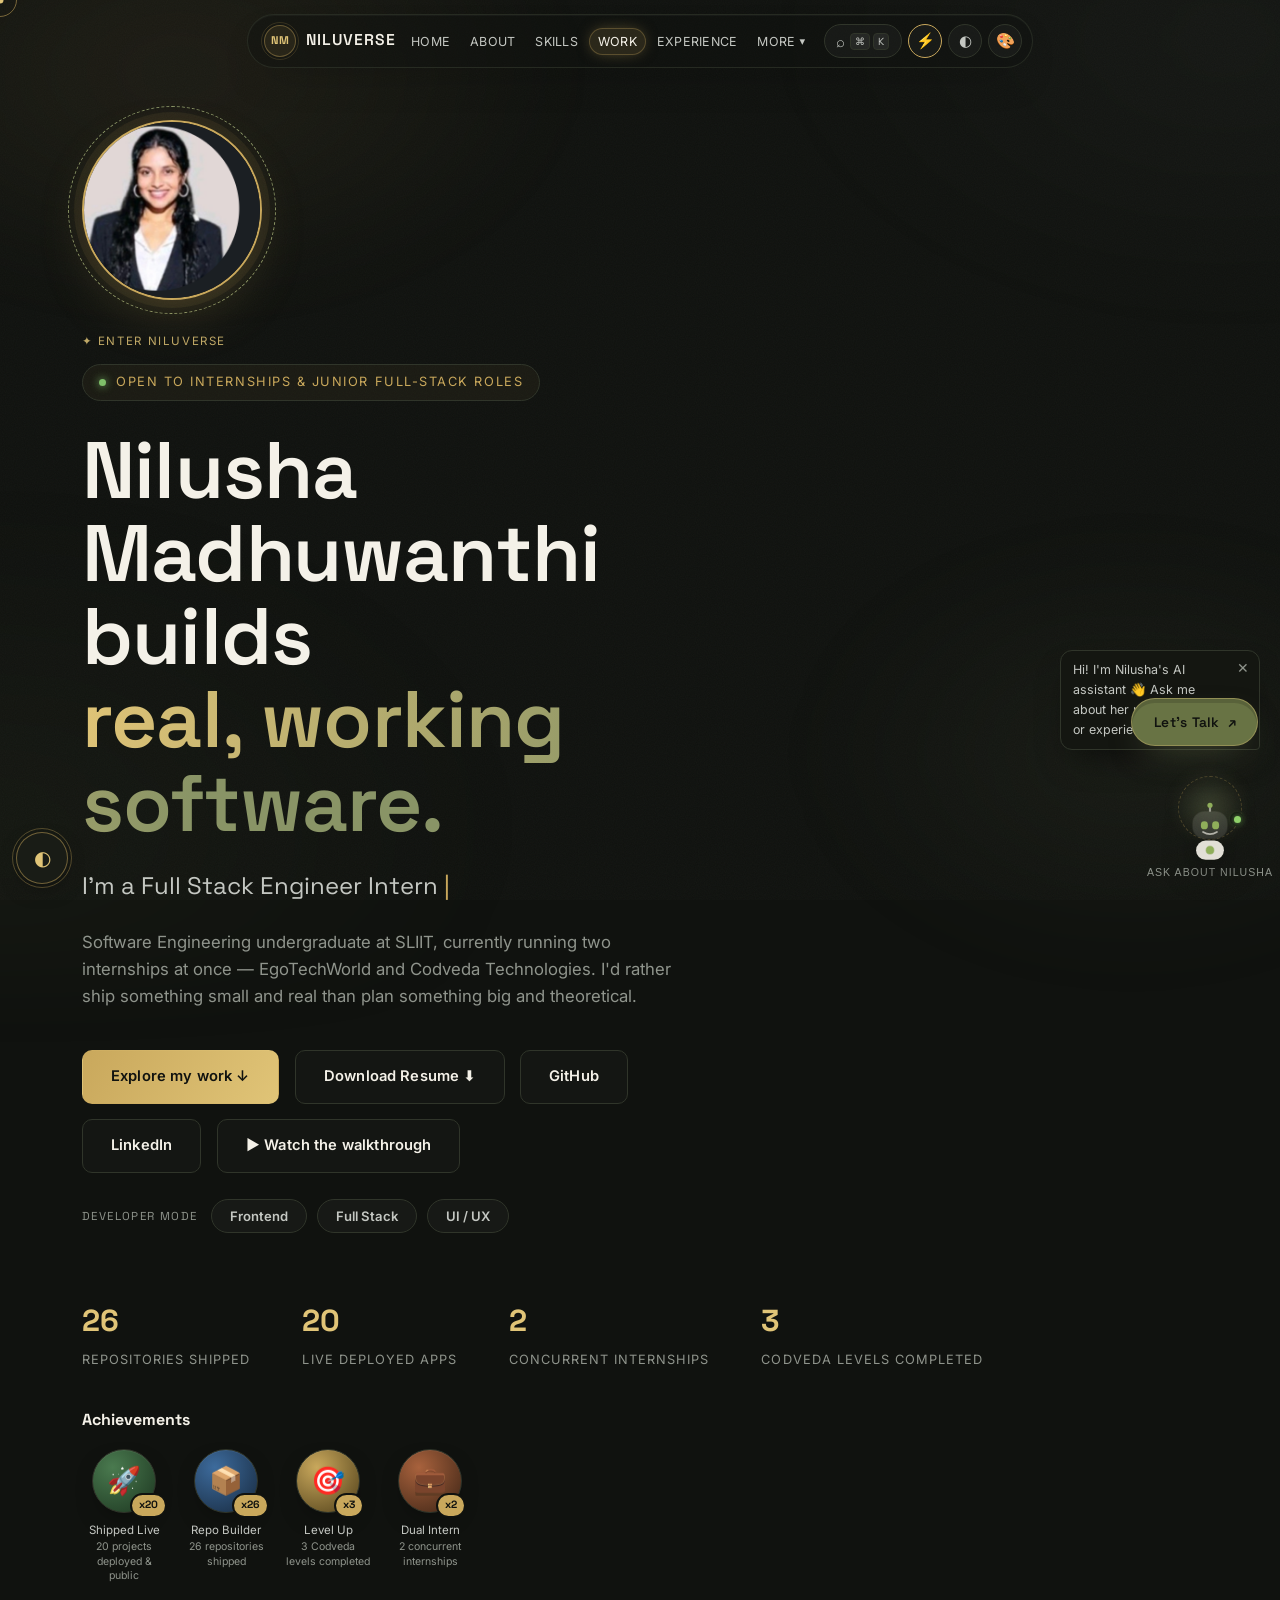
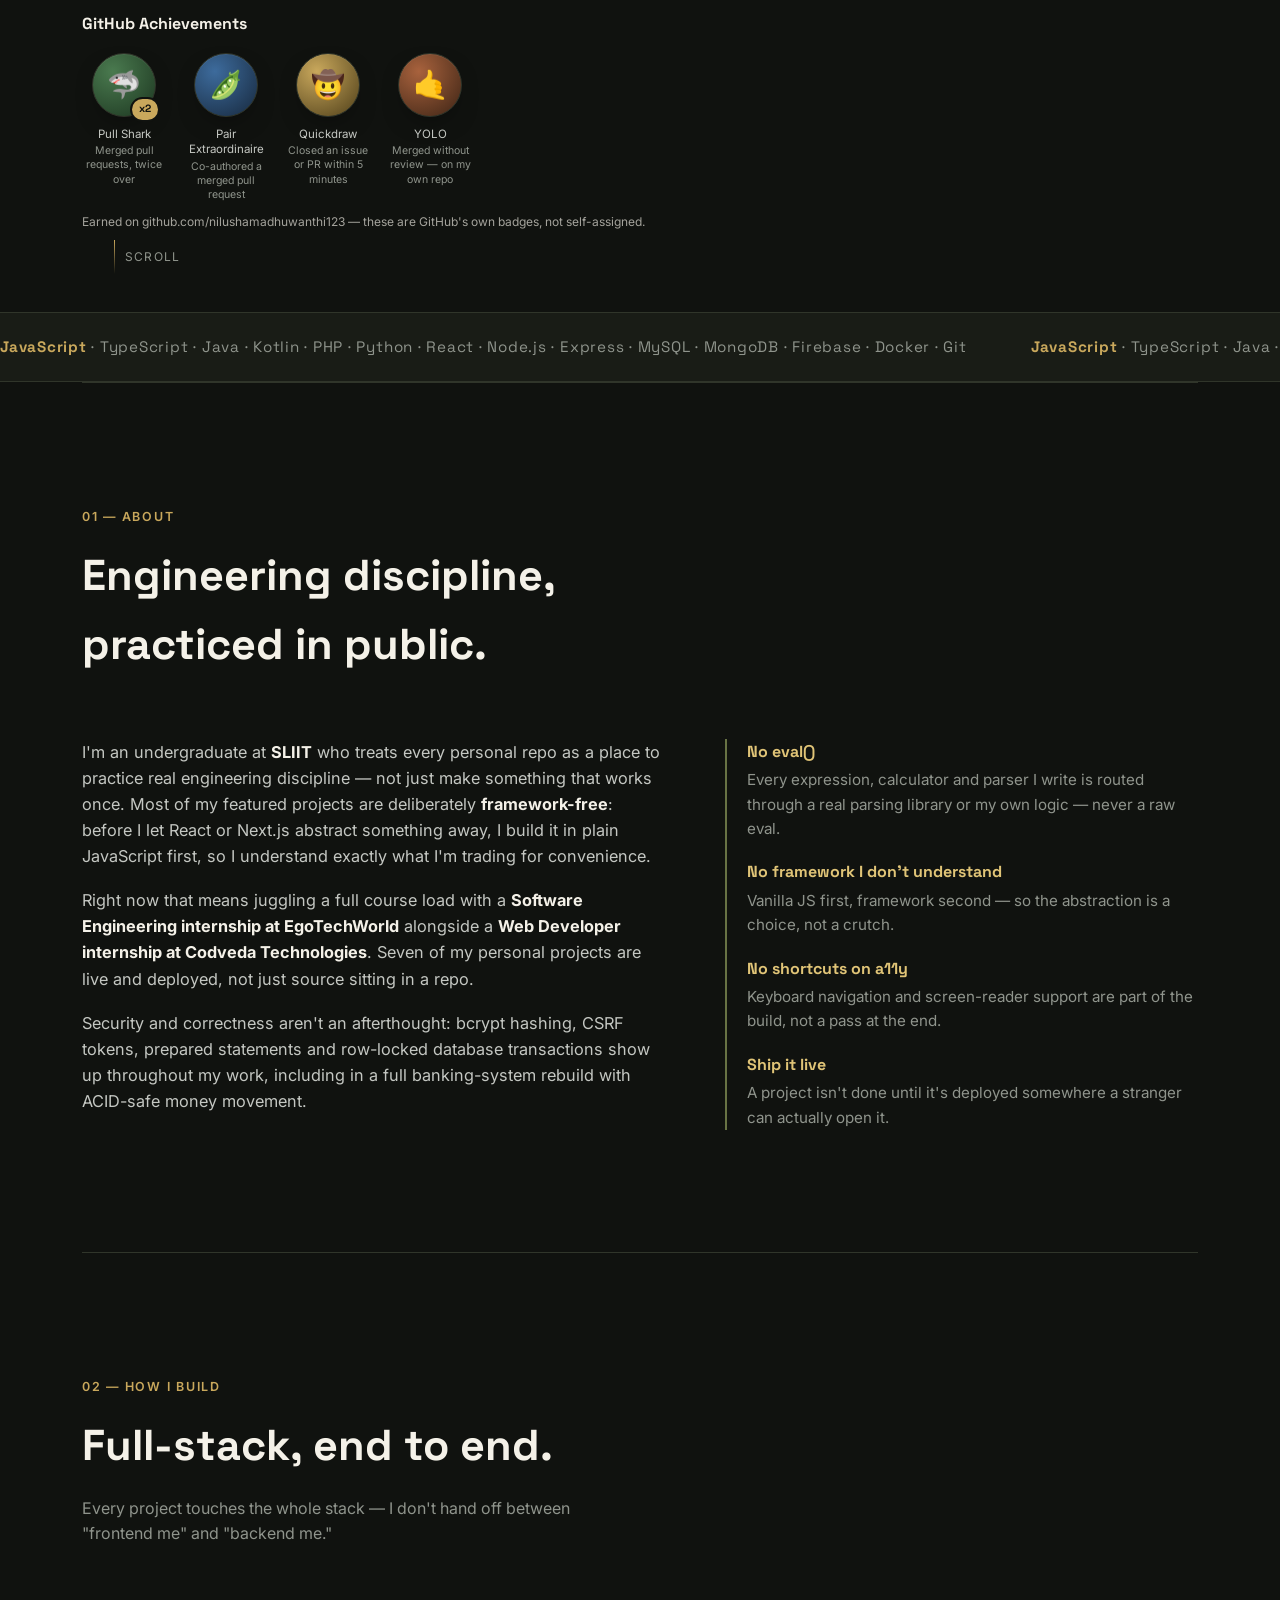
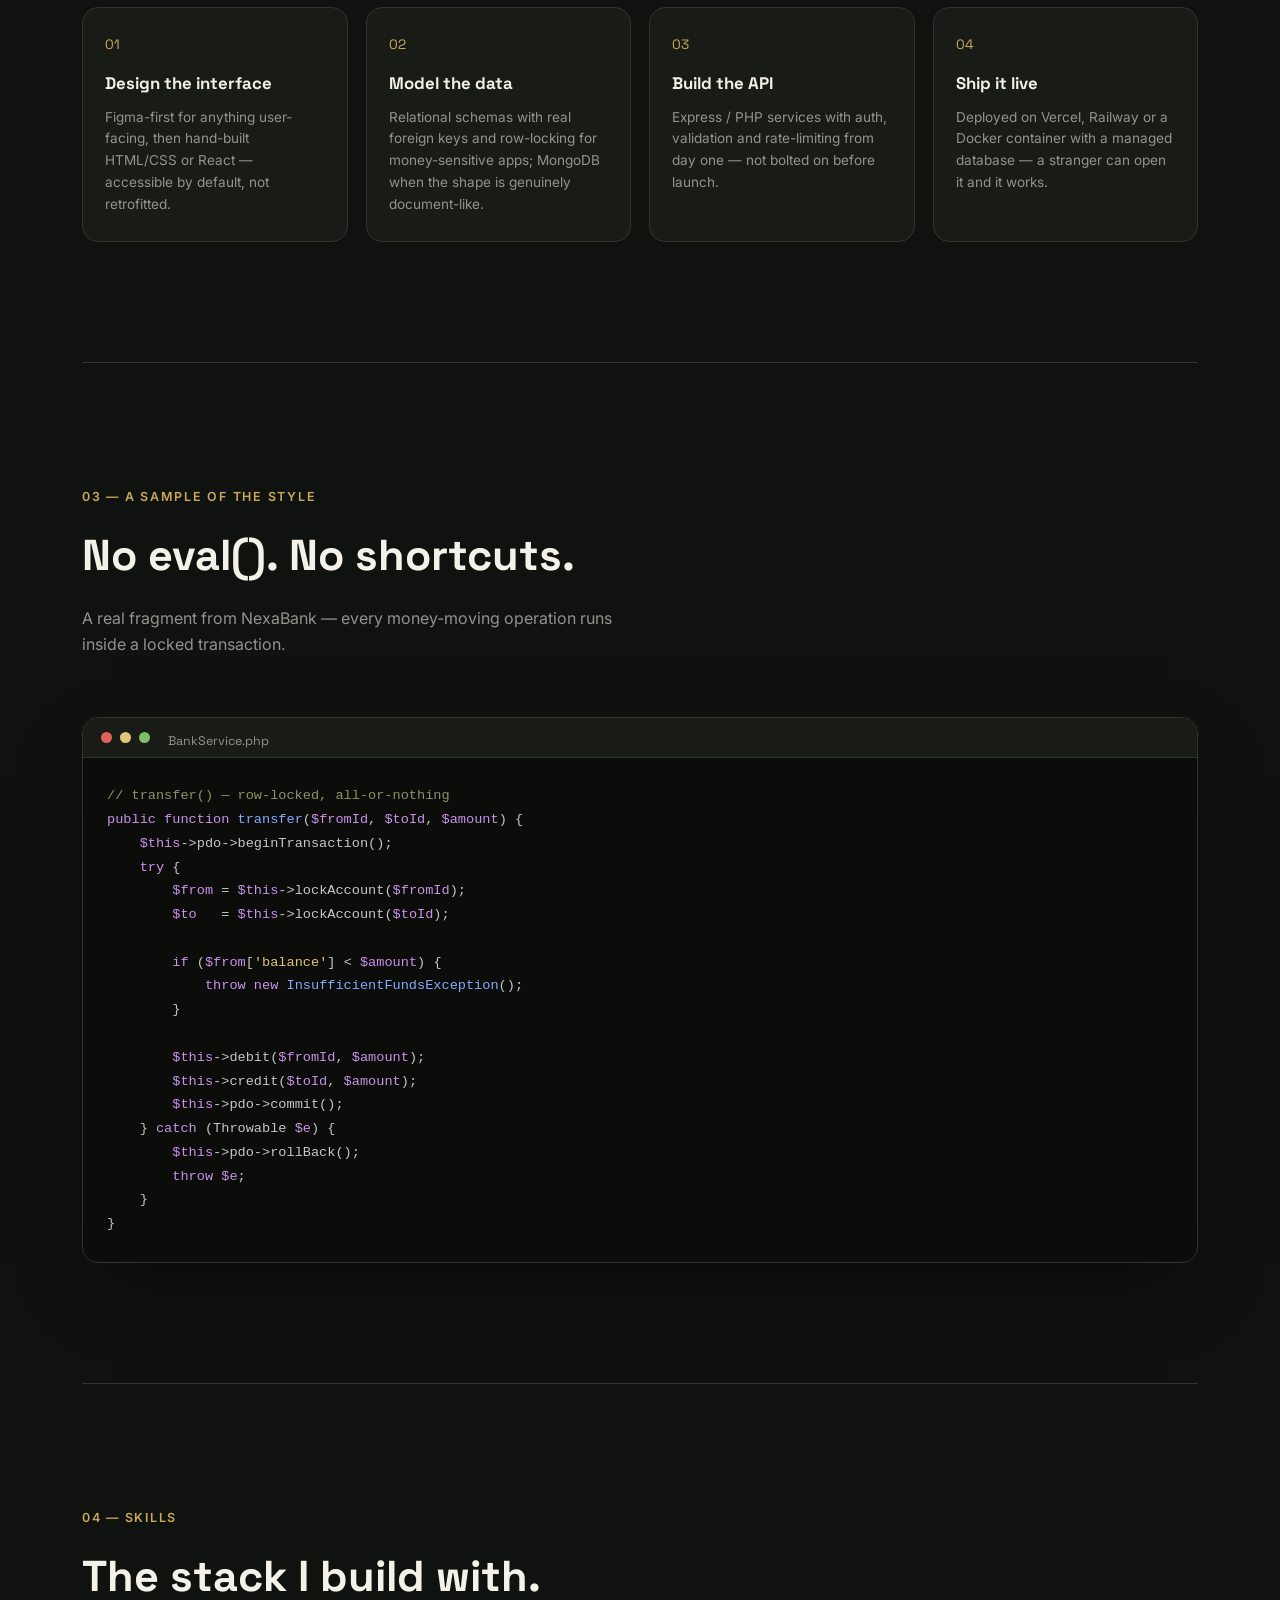
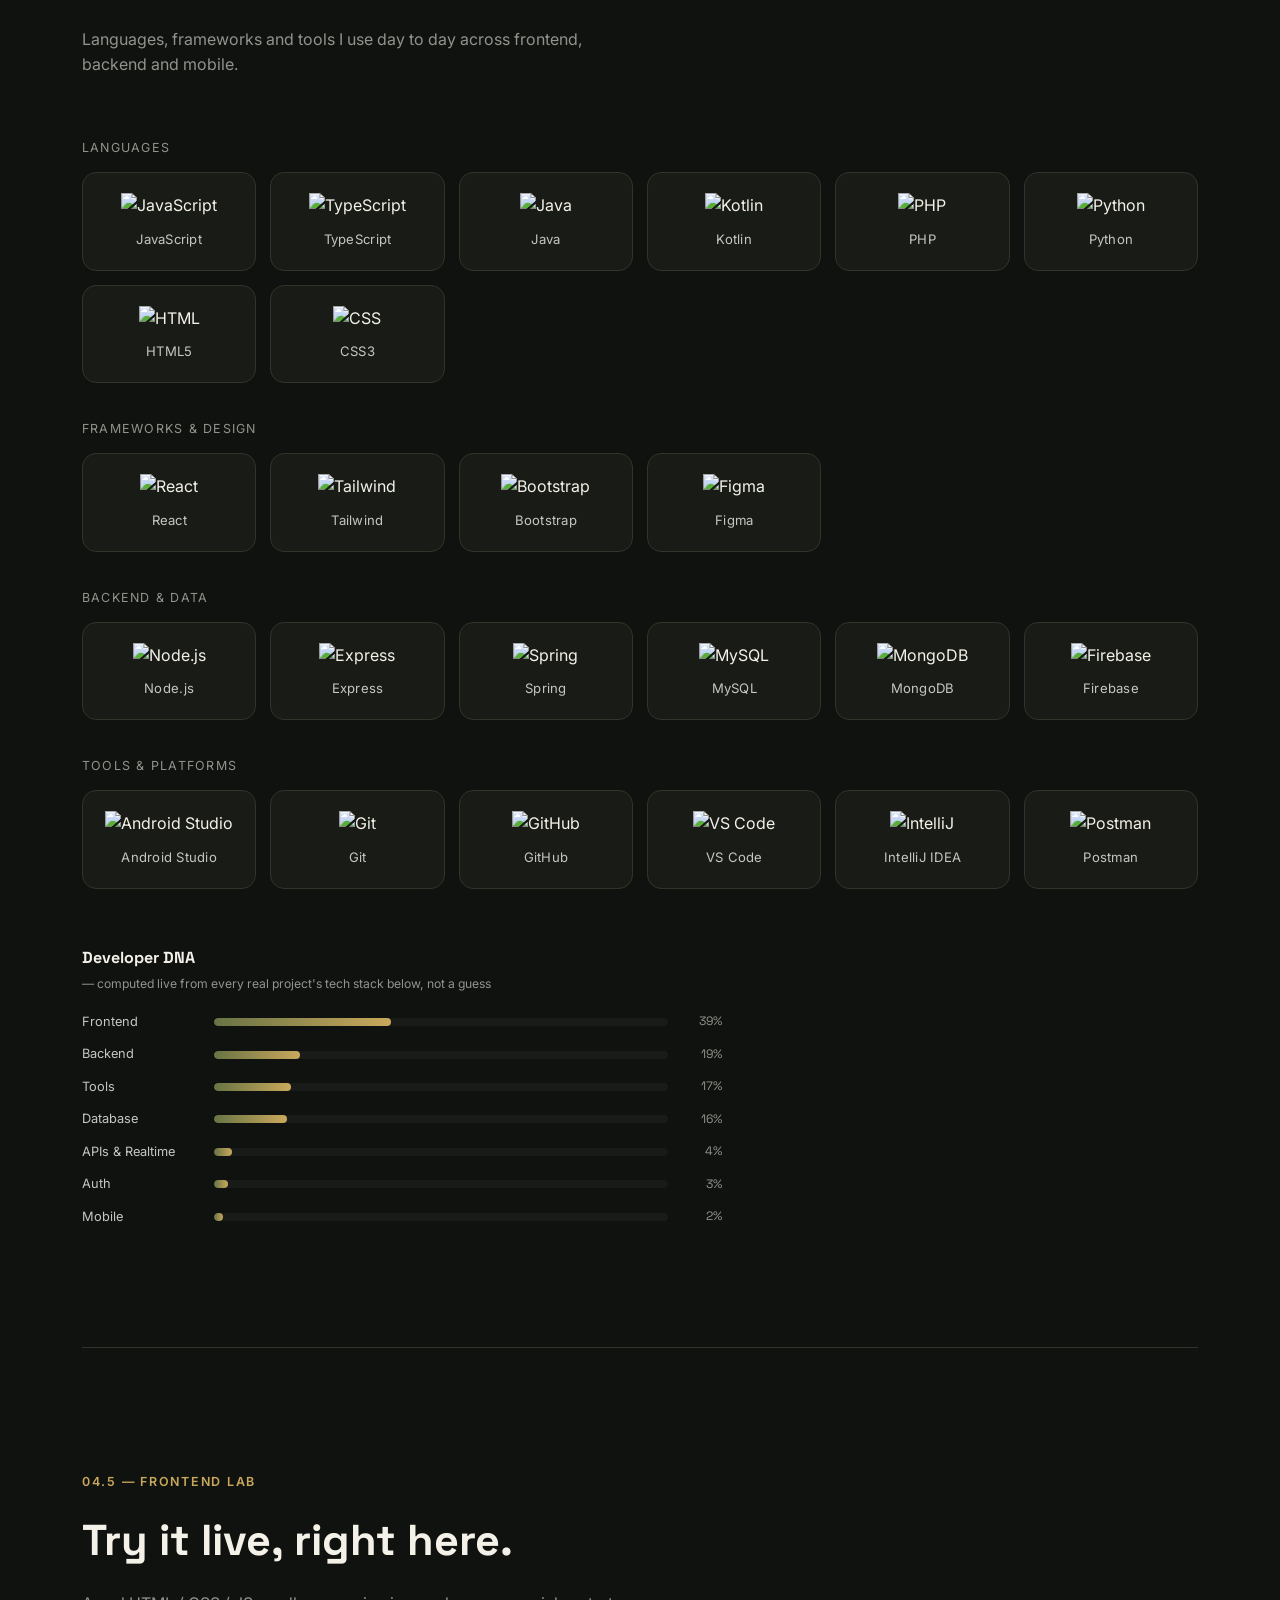
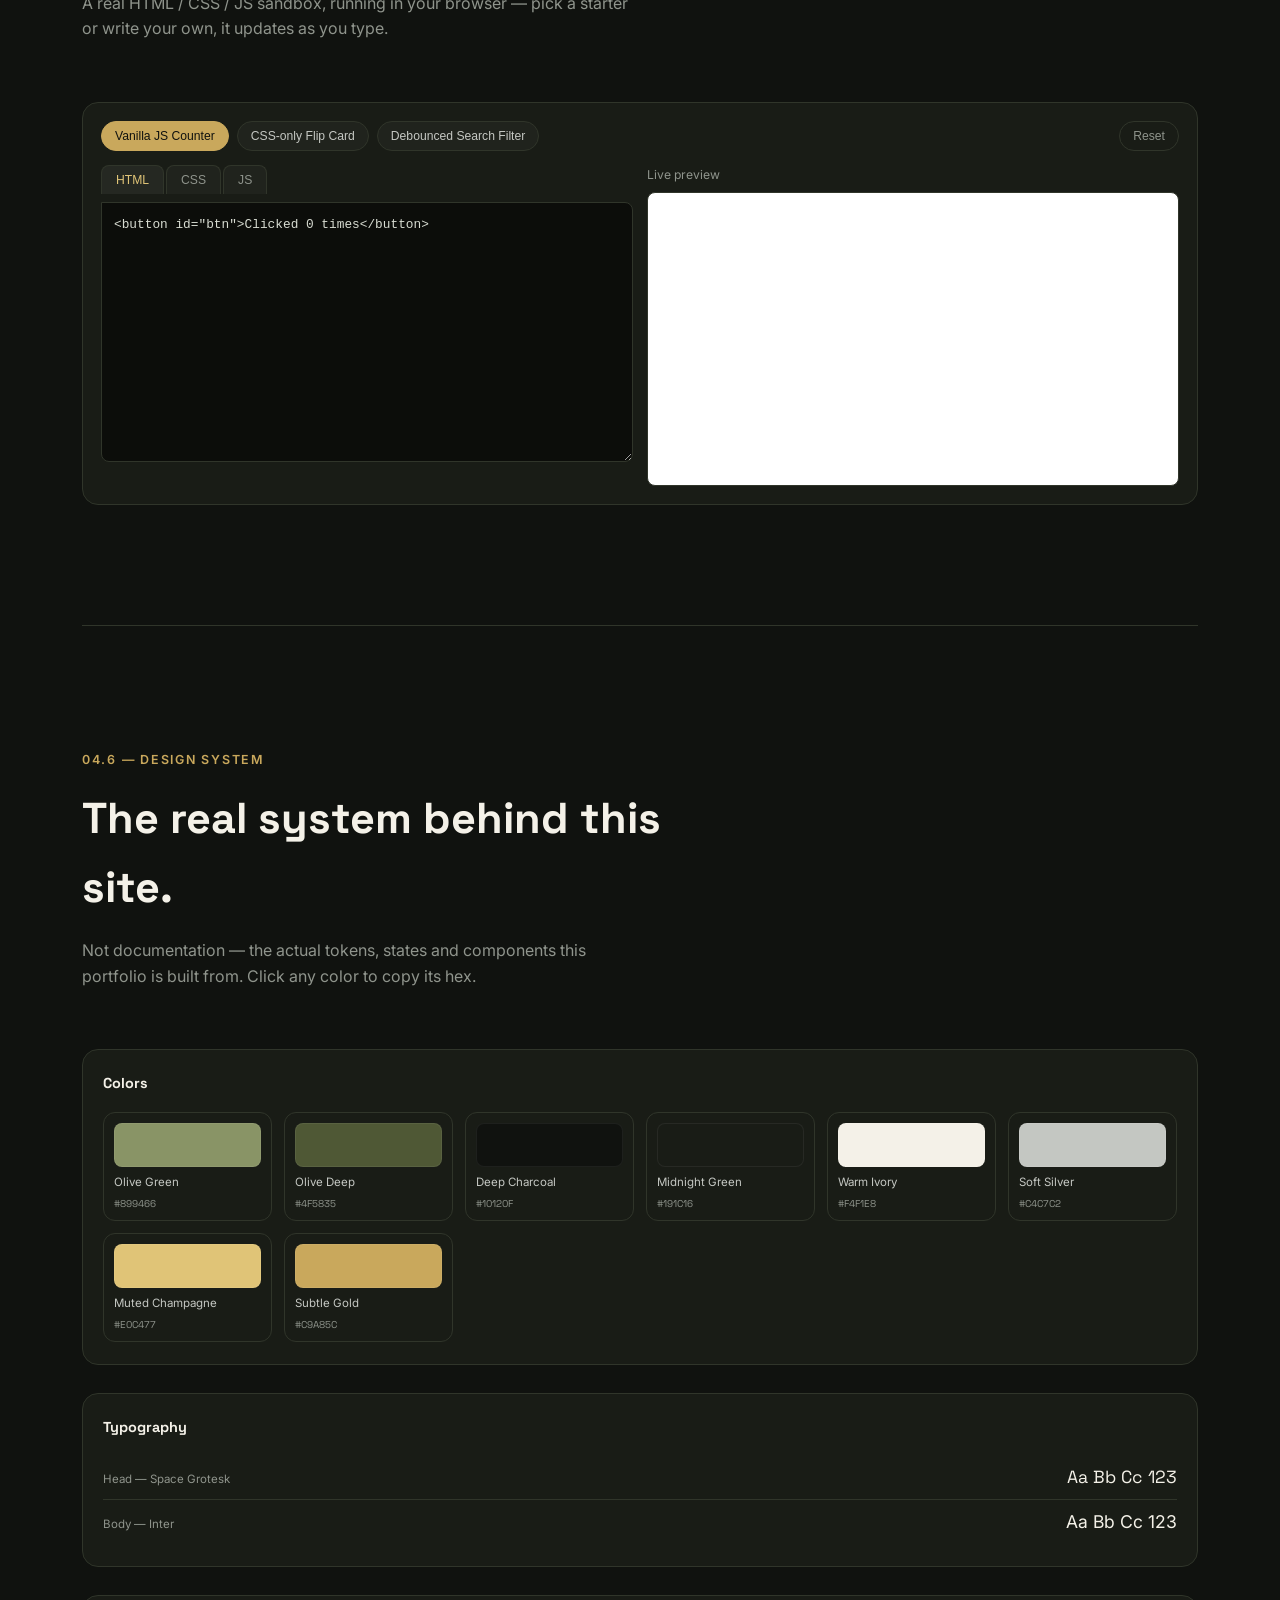
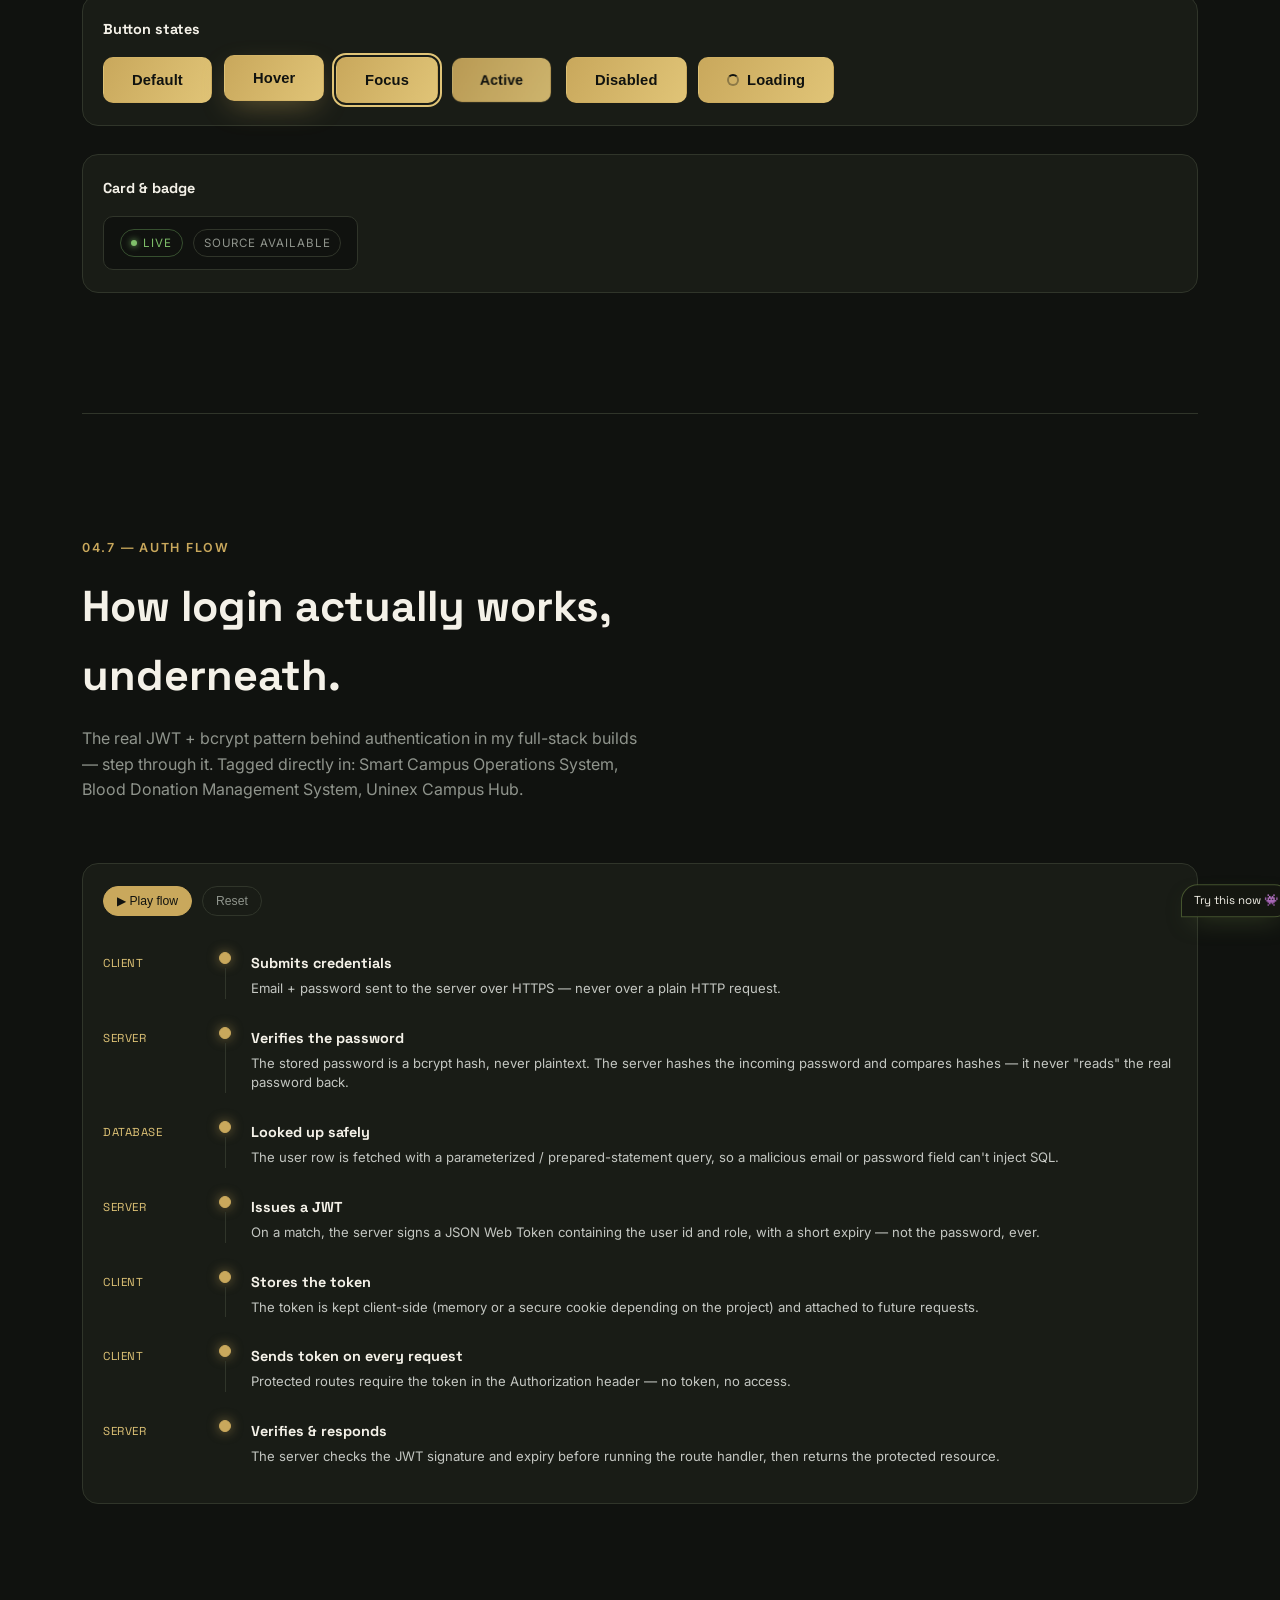
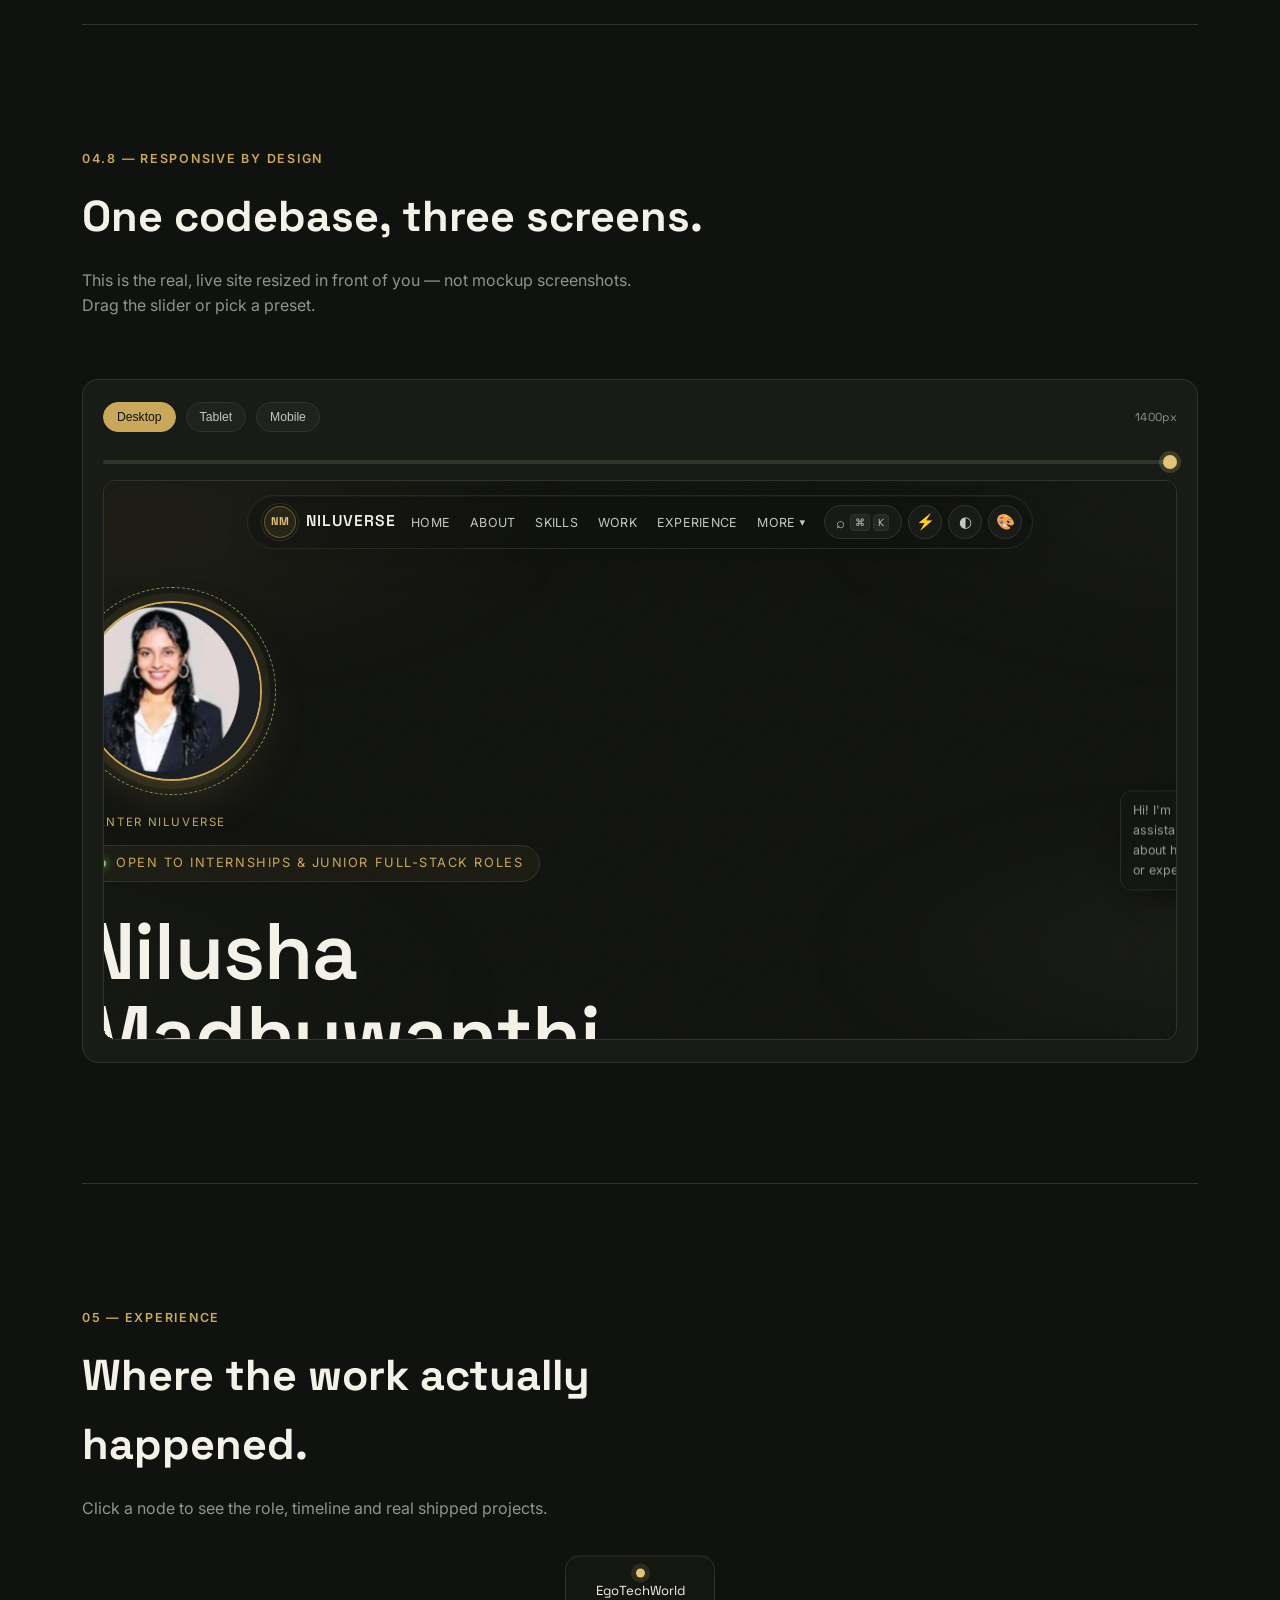
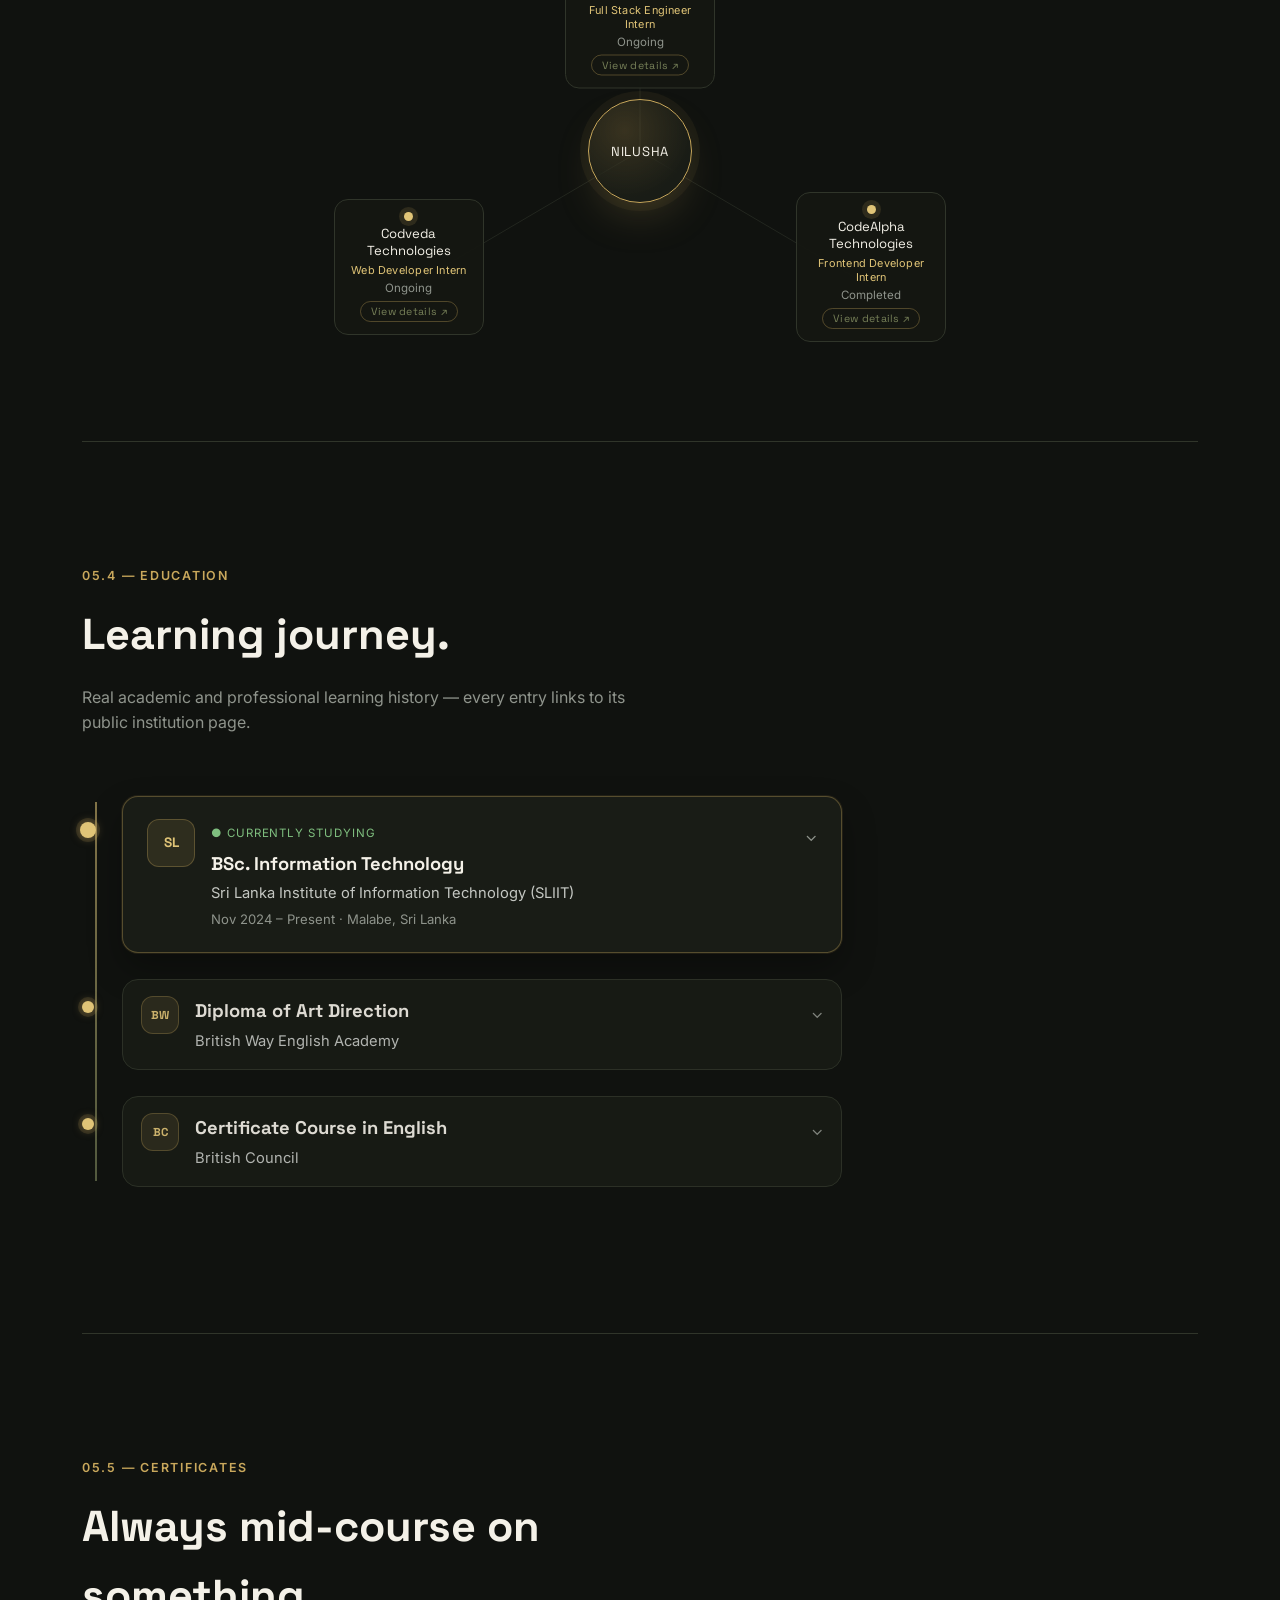
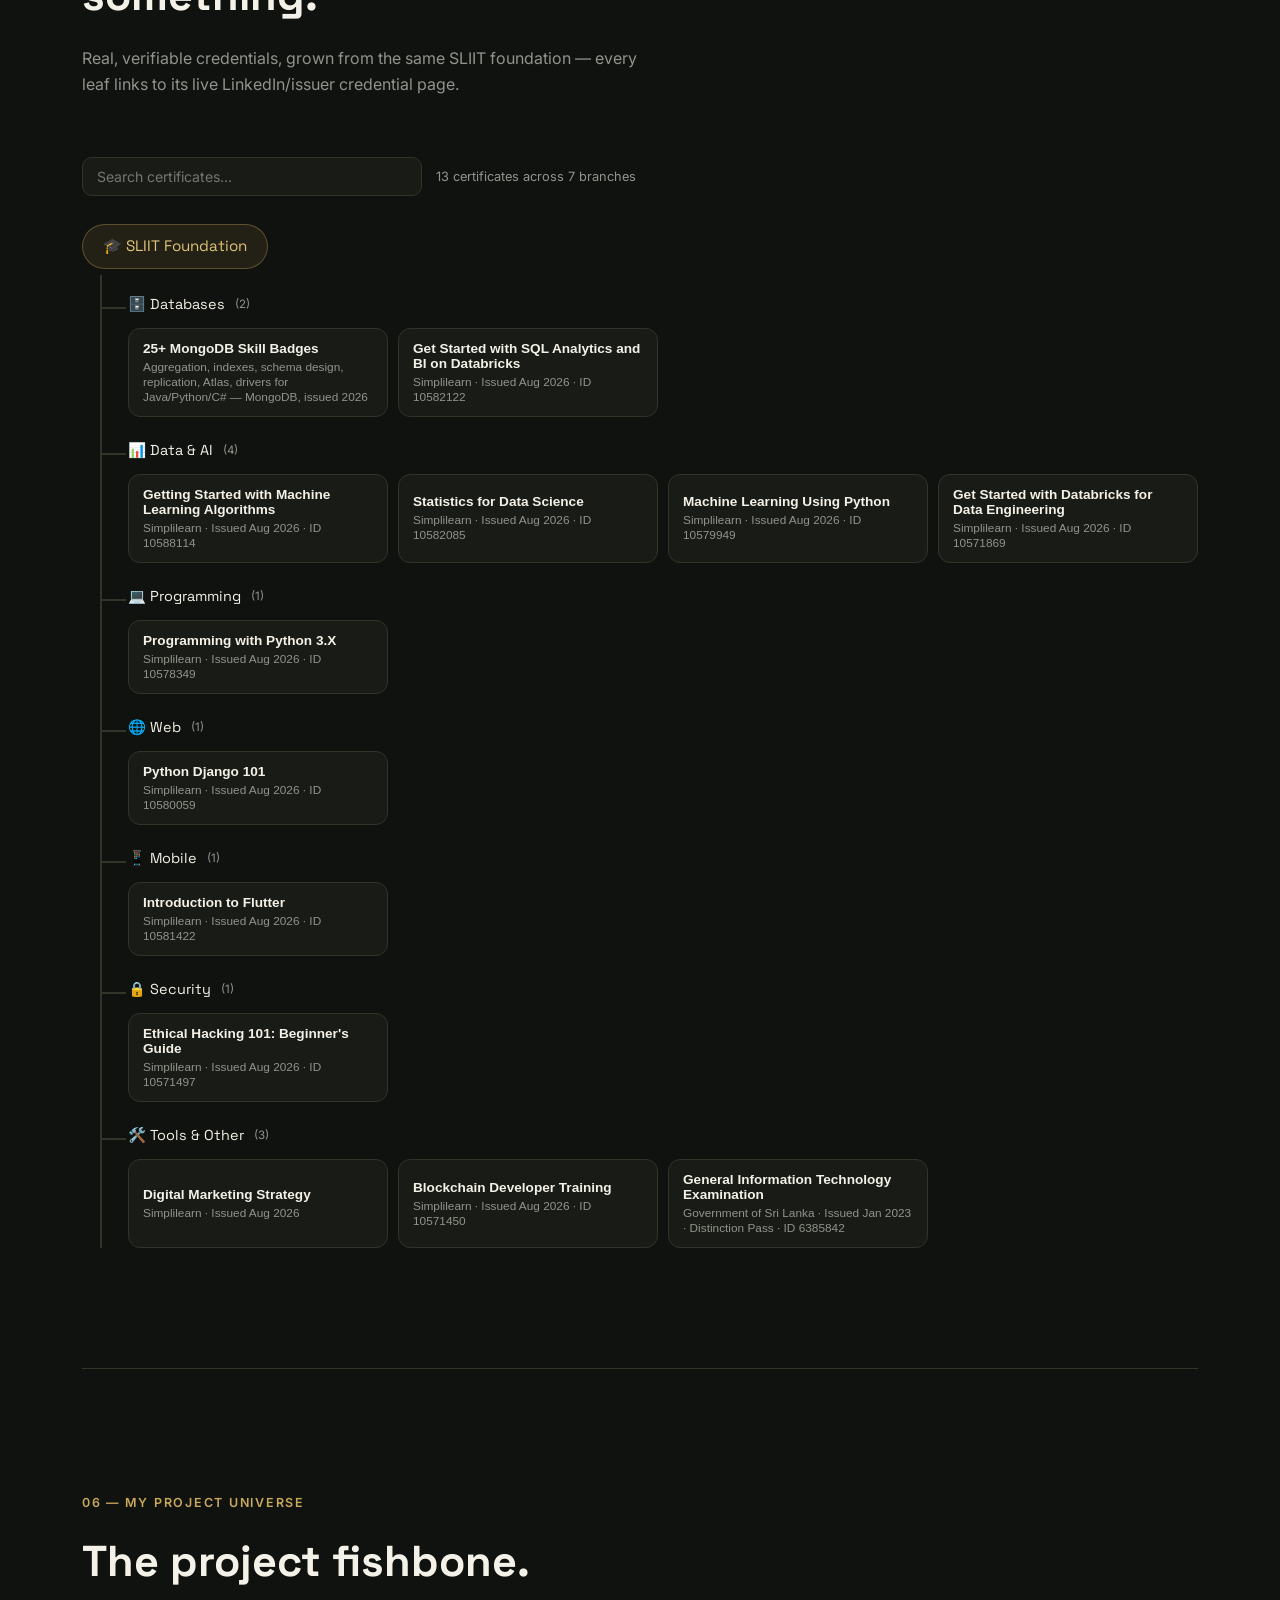
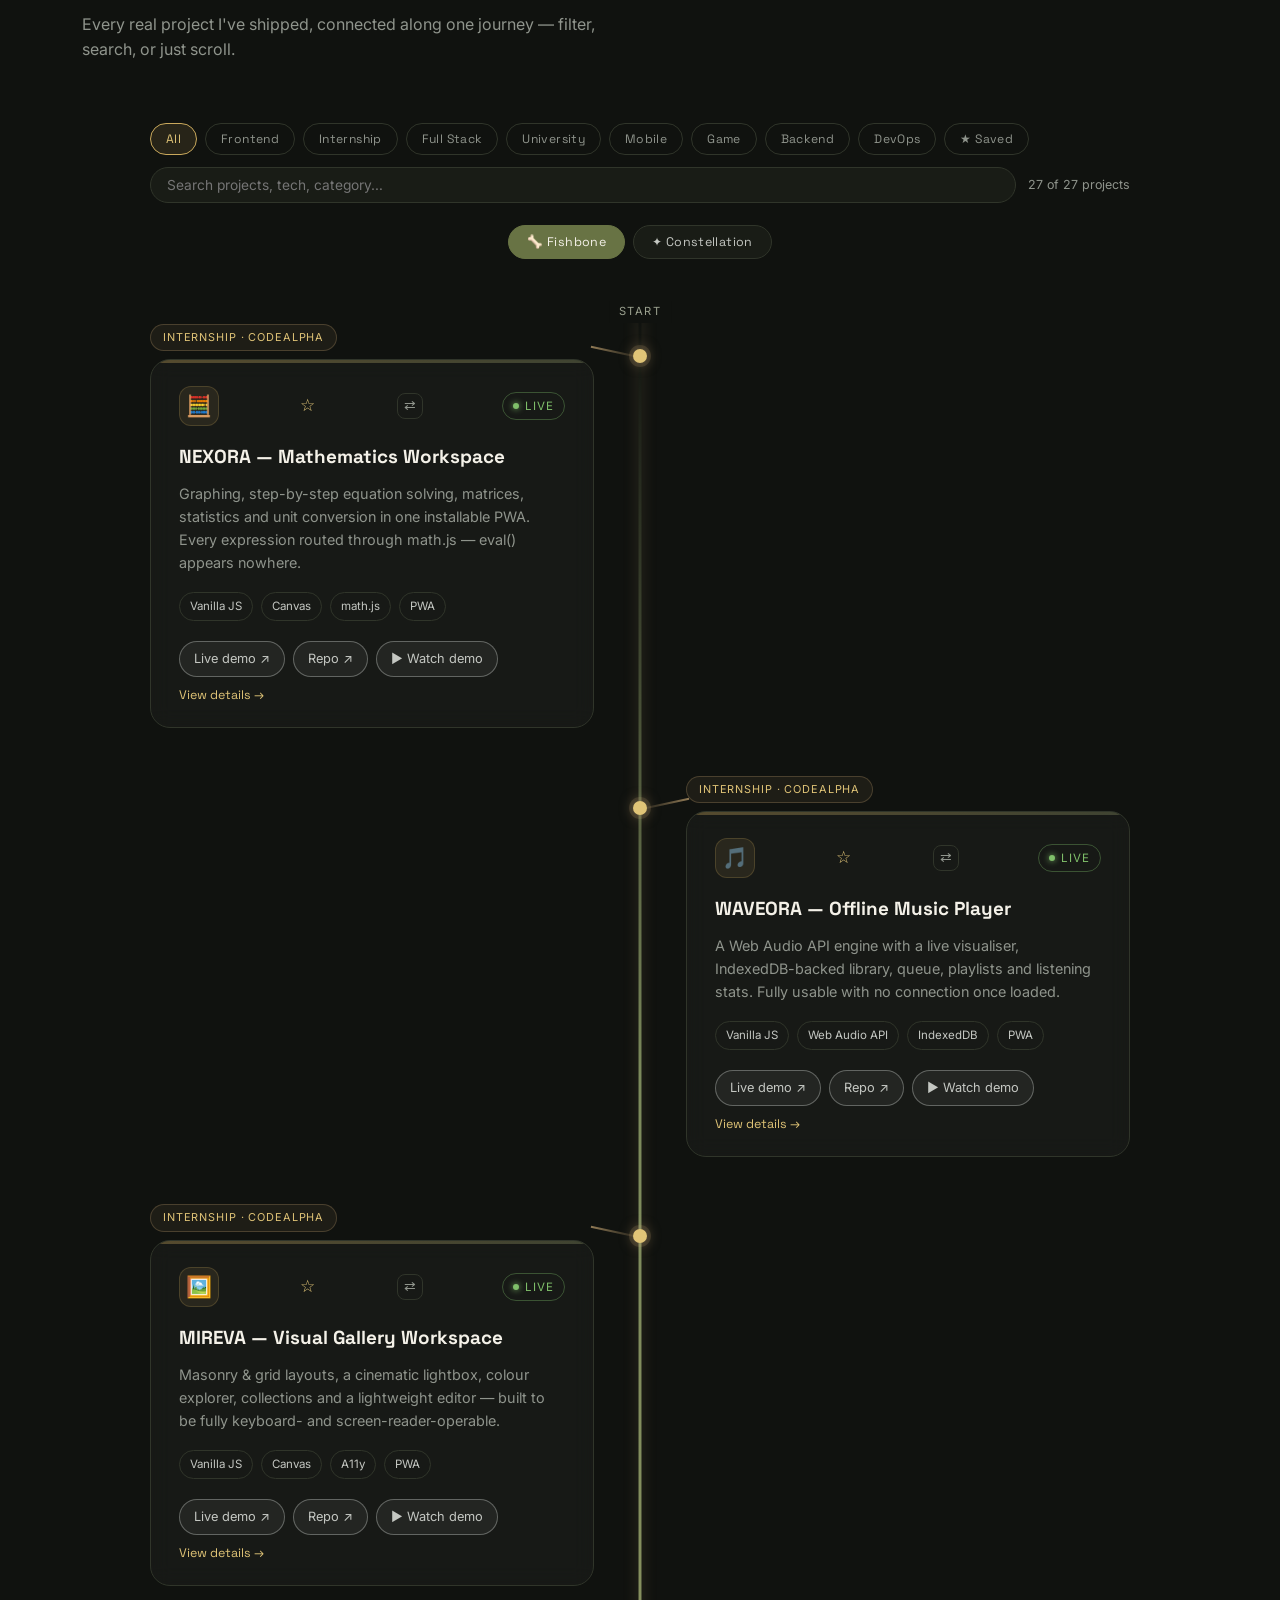
==== commit 42733ade: "content: add the GitHub achievement badges to the hero Four badges, read from github.com/nilushamadh" ====
--- a/index.html
+++ b/index.html
@@ -259,6 +259,30 @@
           <span class="achv-label">Dual Intern<br/><small>2 concurrent internships</small></span>
         </div>
       </div>
+
+      <h3 class="achievements-title" style="margin-top:28px">GitHub Achievements</h3>
+      <div class="achv-row">
+        <div class="achv-badge" tabindex="0">
+          <span class="achv-icon achv-icon-1" aria-hidden="true">🦈</span>
+          <span class="achv-count">x2</span>
+          <span class="achv-label">Pull Shark<br/><small>Merged pull requests, twice over</small></span>
+        </div>
+        <div class="achv-badge" tabindex="0">
+          <span class="achv-icon achv-icon-2" aria-hidden="true">🫛</span>
+          <span class="achv-label">Pair Extraordinaire<br/><small>Co-authored a merged pull request</small></span>
+        </div>
+        <div class="achv-badge" tabindex="0">
+          <span class="achv-icon achv-icon-3" aria-hidden="true">🤠</span>
+          <span class="achv-label">Quickdraw<br/><small>Closed an issue or PR within 5 minutes</small></span>
+        </div>
+        <div class="achv-badge" tabindex="0">
+          <span class="achv-icon achv-icon-4" aria-hidden="true">🤙</span>
+          <span class="achv-label">YOLO<br/><small>Merged without review &mdash; on my own repo</small></span>
+        </div>
+      </div>
+      <p style="font-size:12px;opacity:.65;margin-top:10px">
+        Earned on <a href="https://github.com/nilushamadhuwanthi123?tab=achievements" target="_blank" rel="noopener">github.com/nilushamadhuwanthi123</a> &mdash; these are GitHub's own badges, not self-assigned.
+      </p>
     </div>
 
     <div class="scroll-cue"><span class="line"></span> Scroll</div>
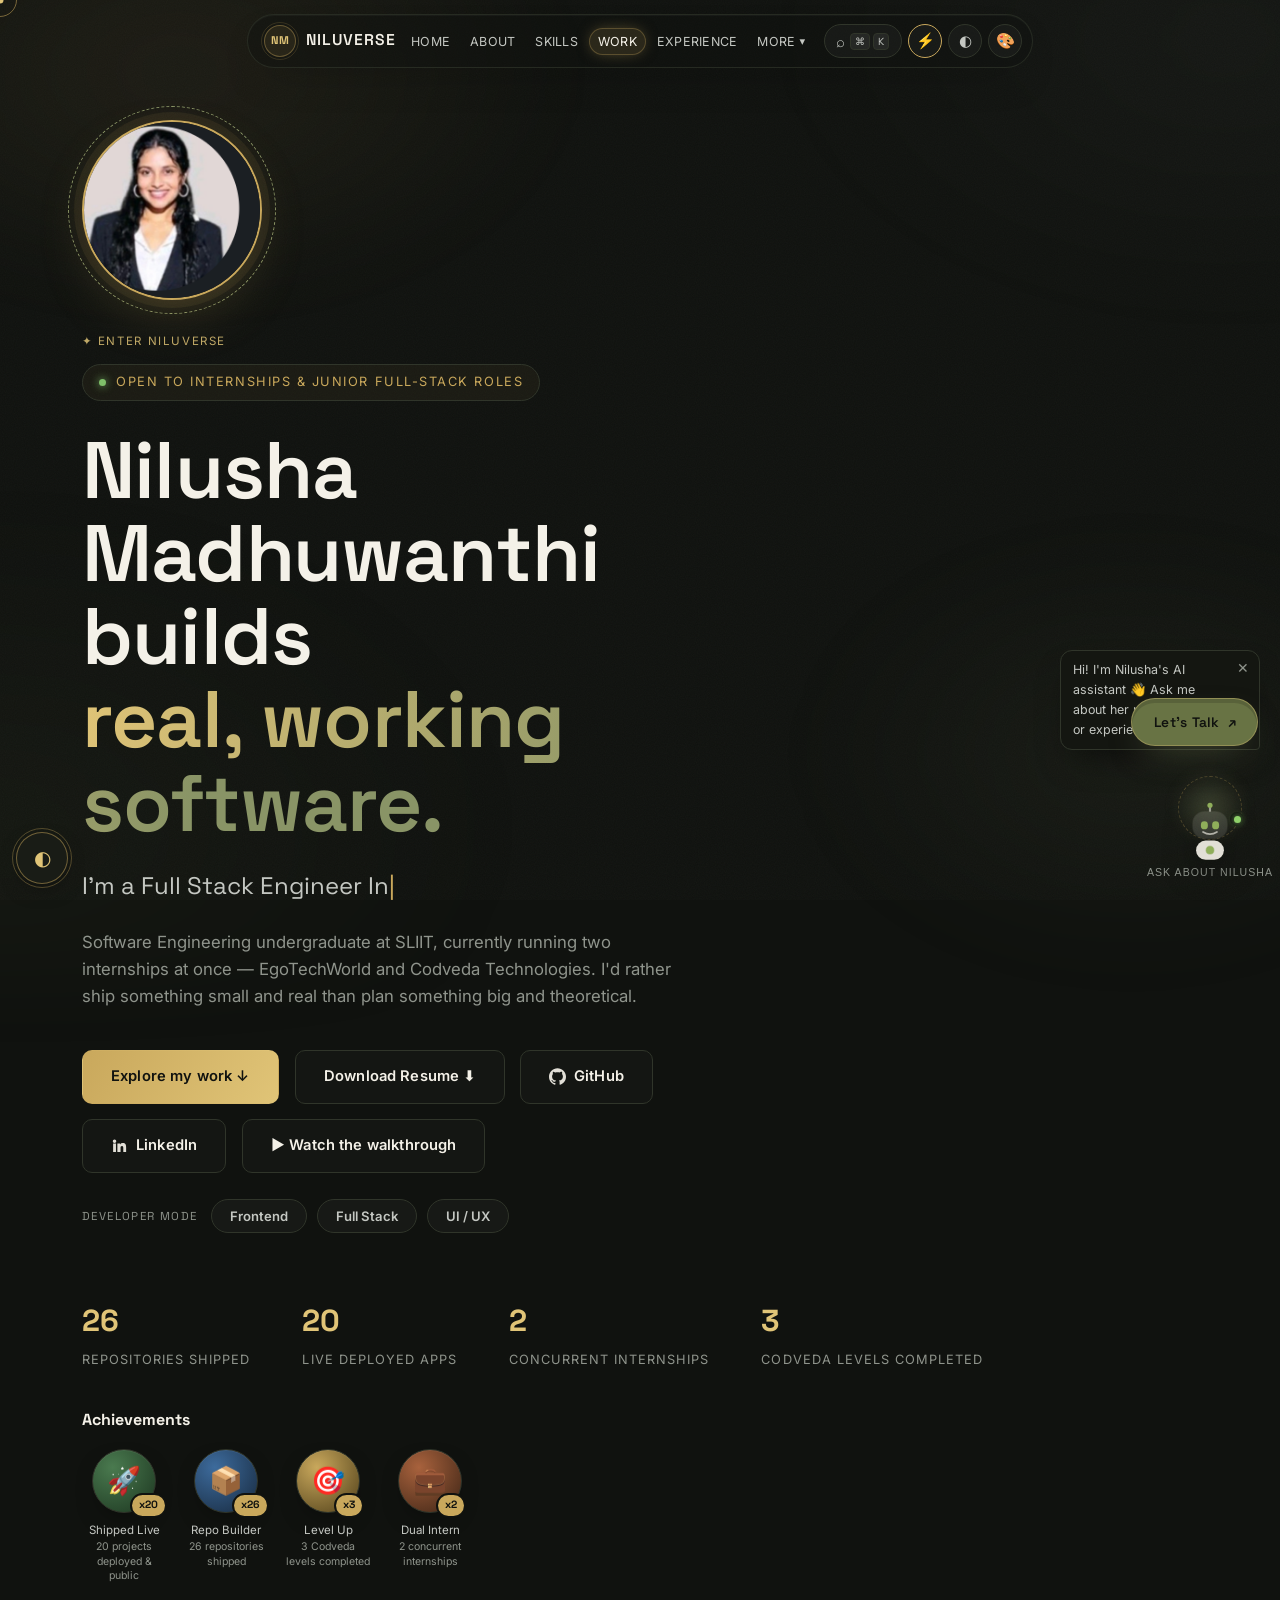
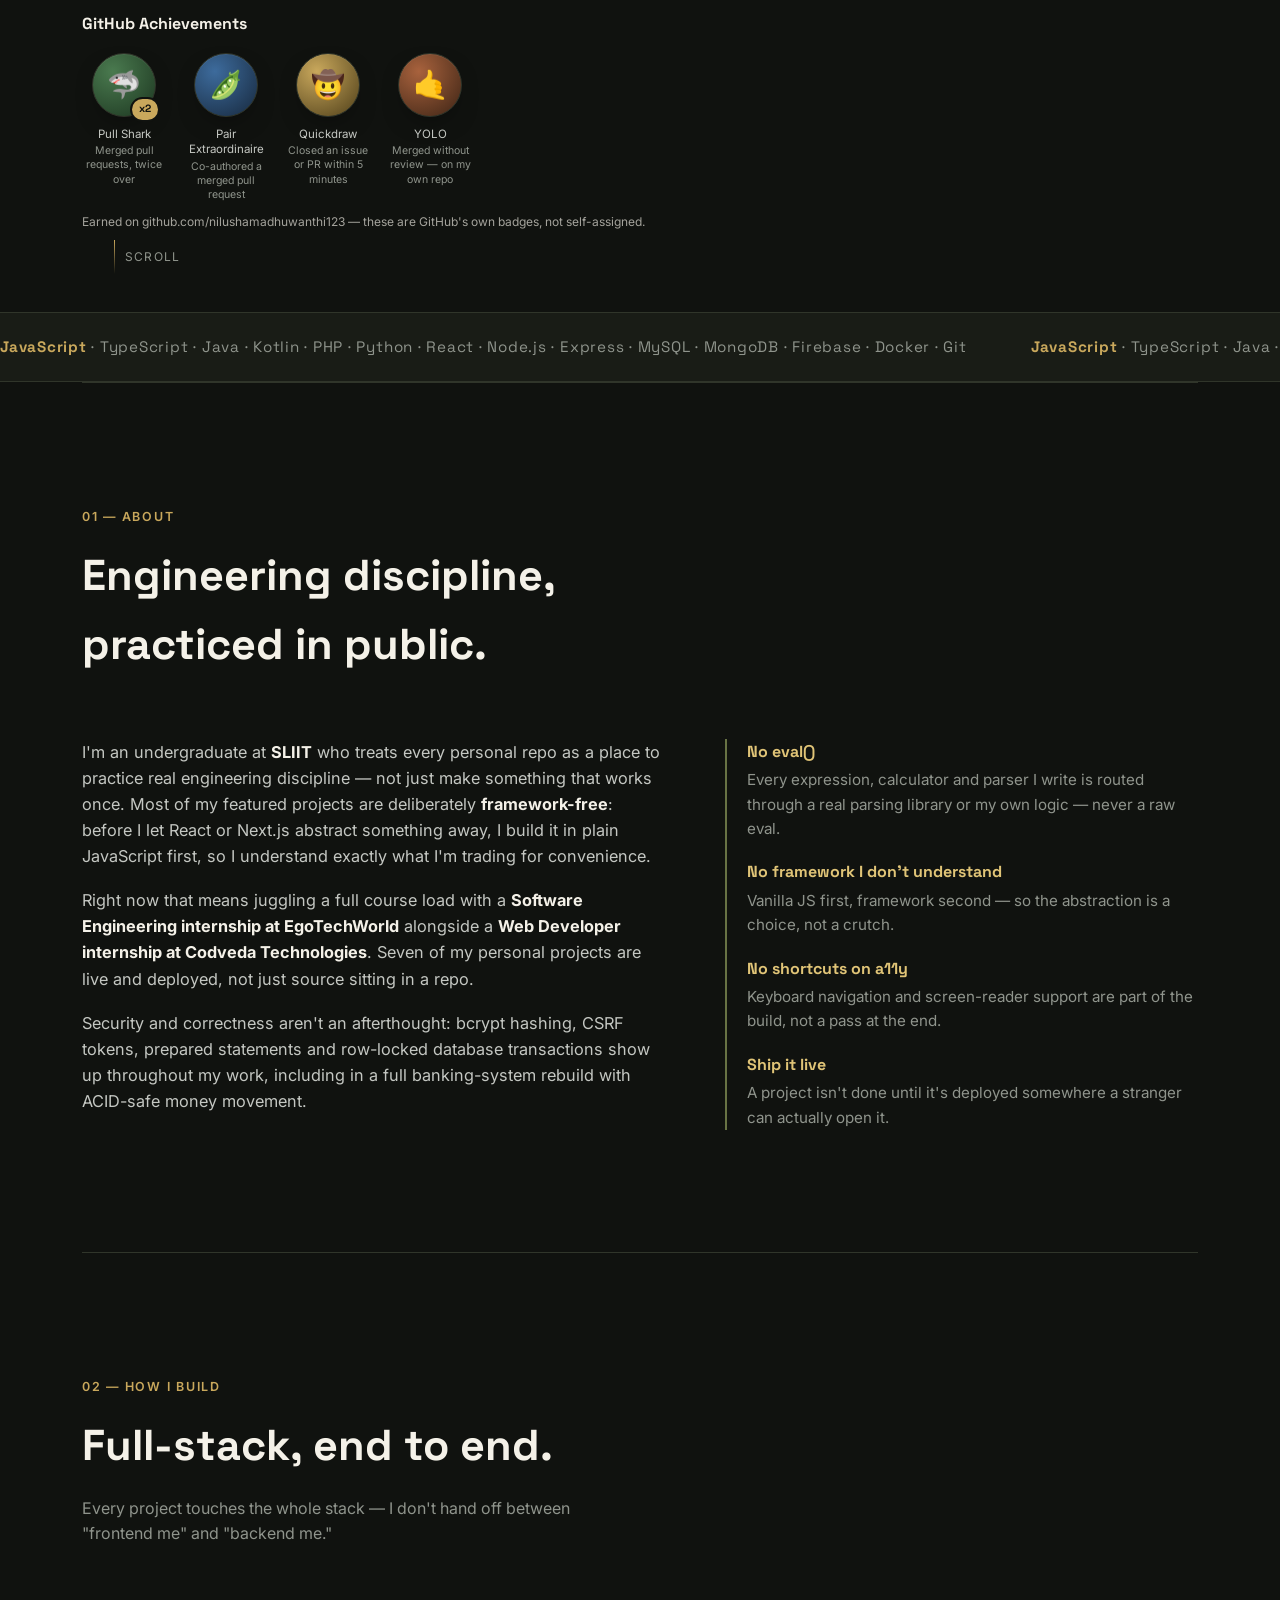
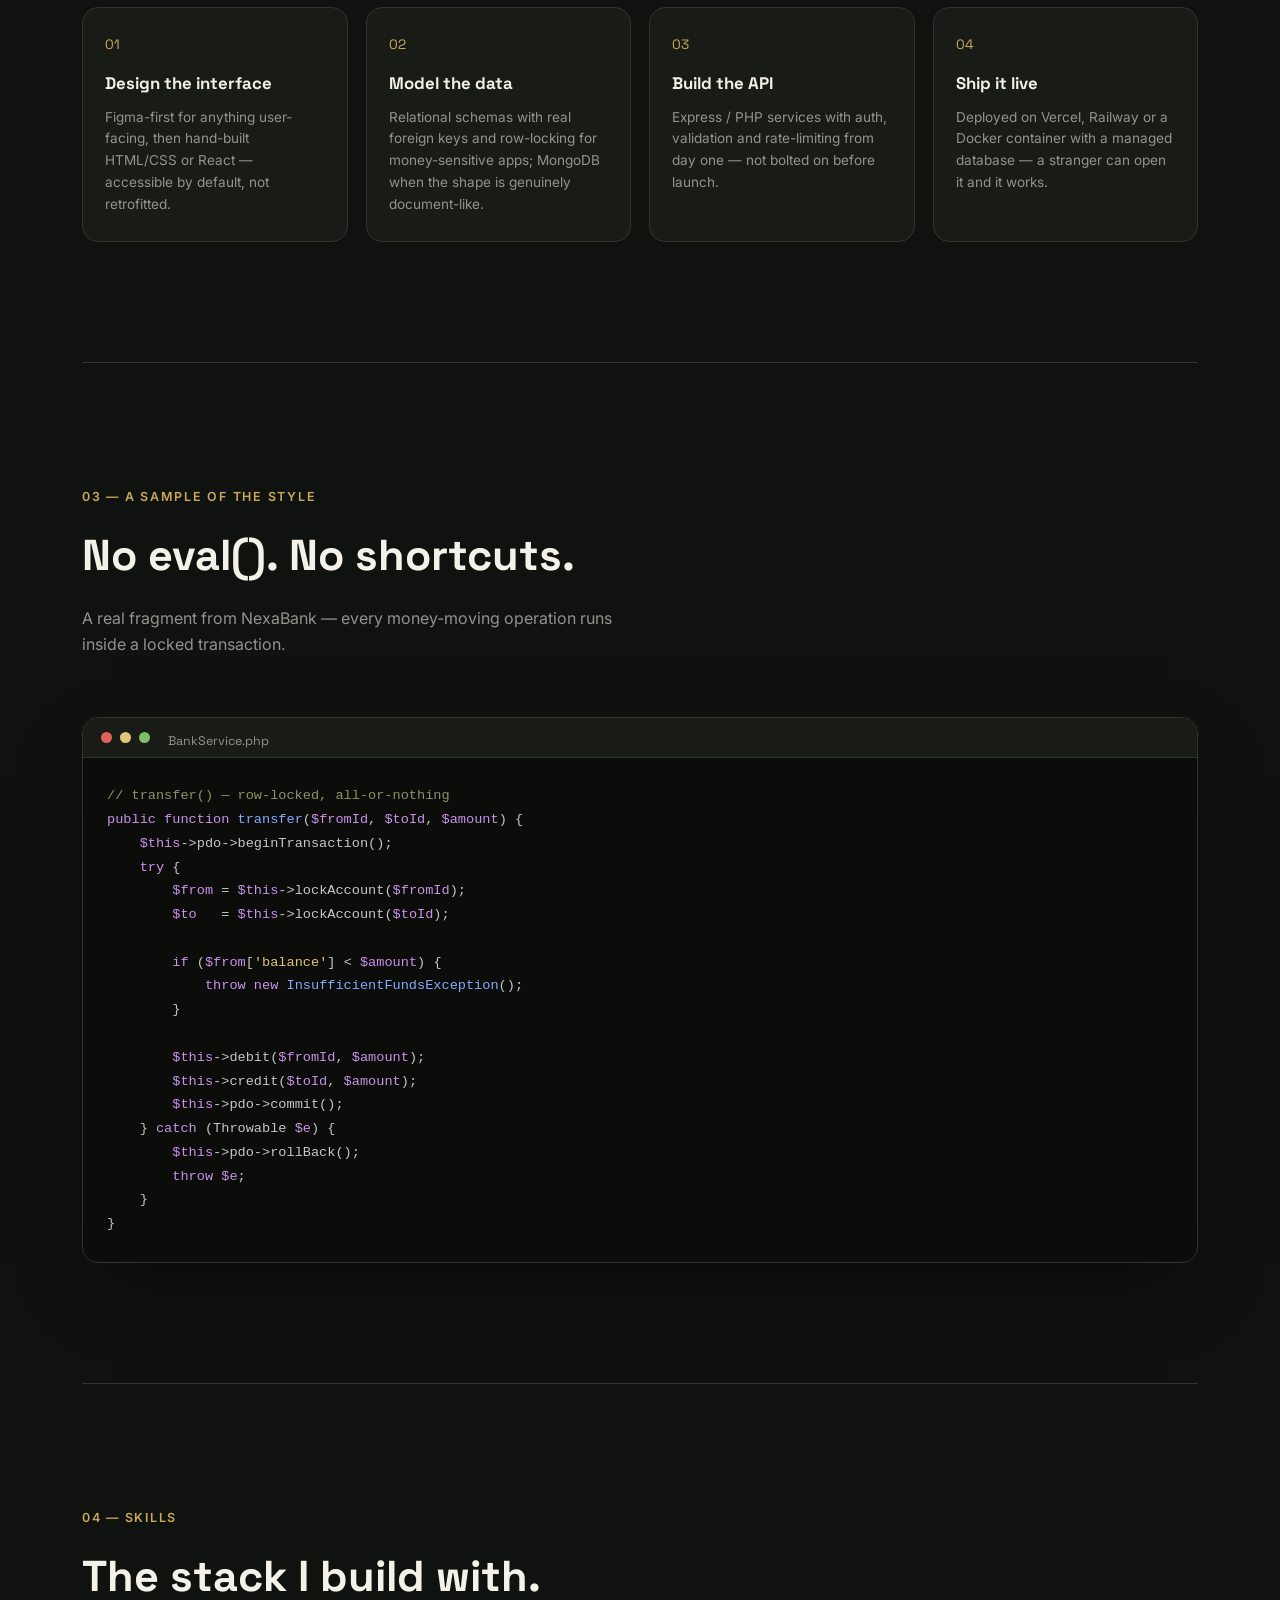
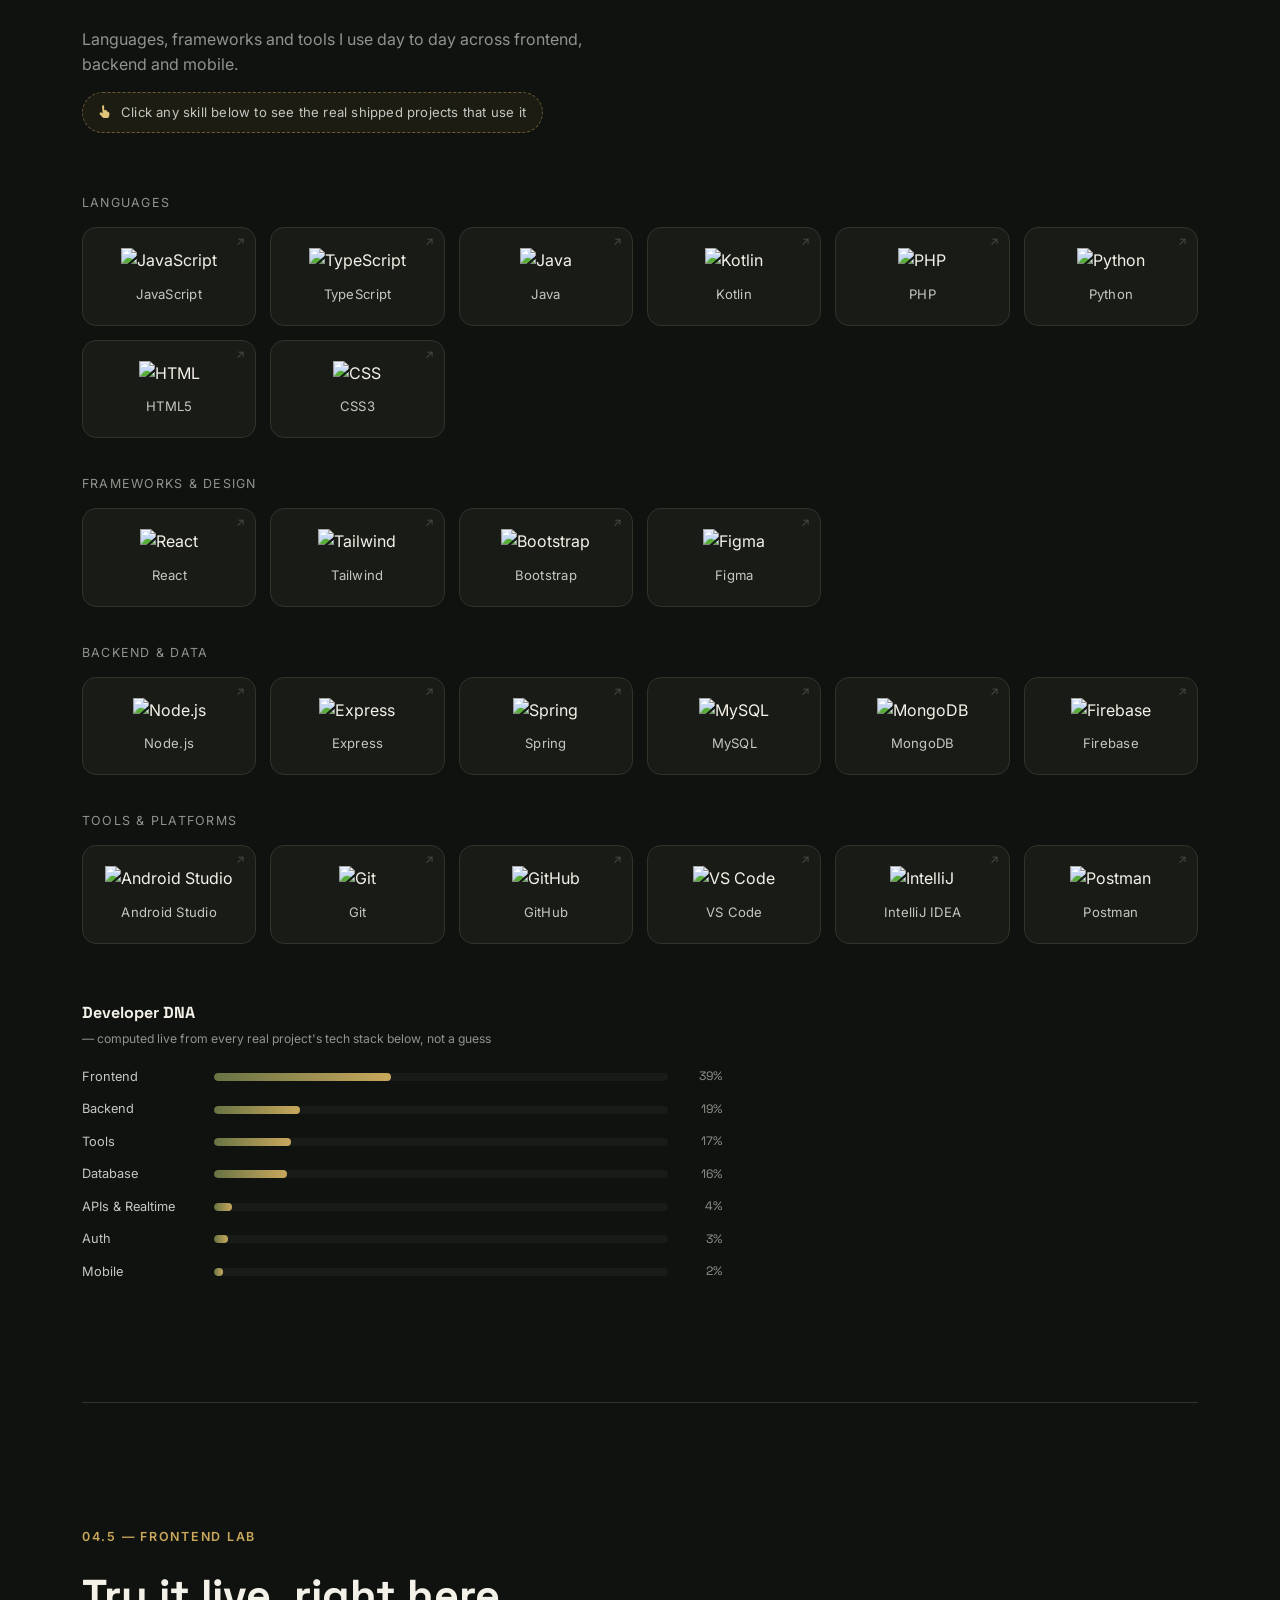
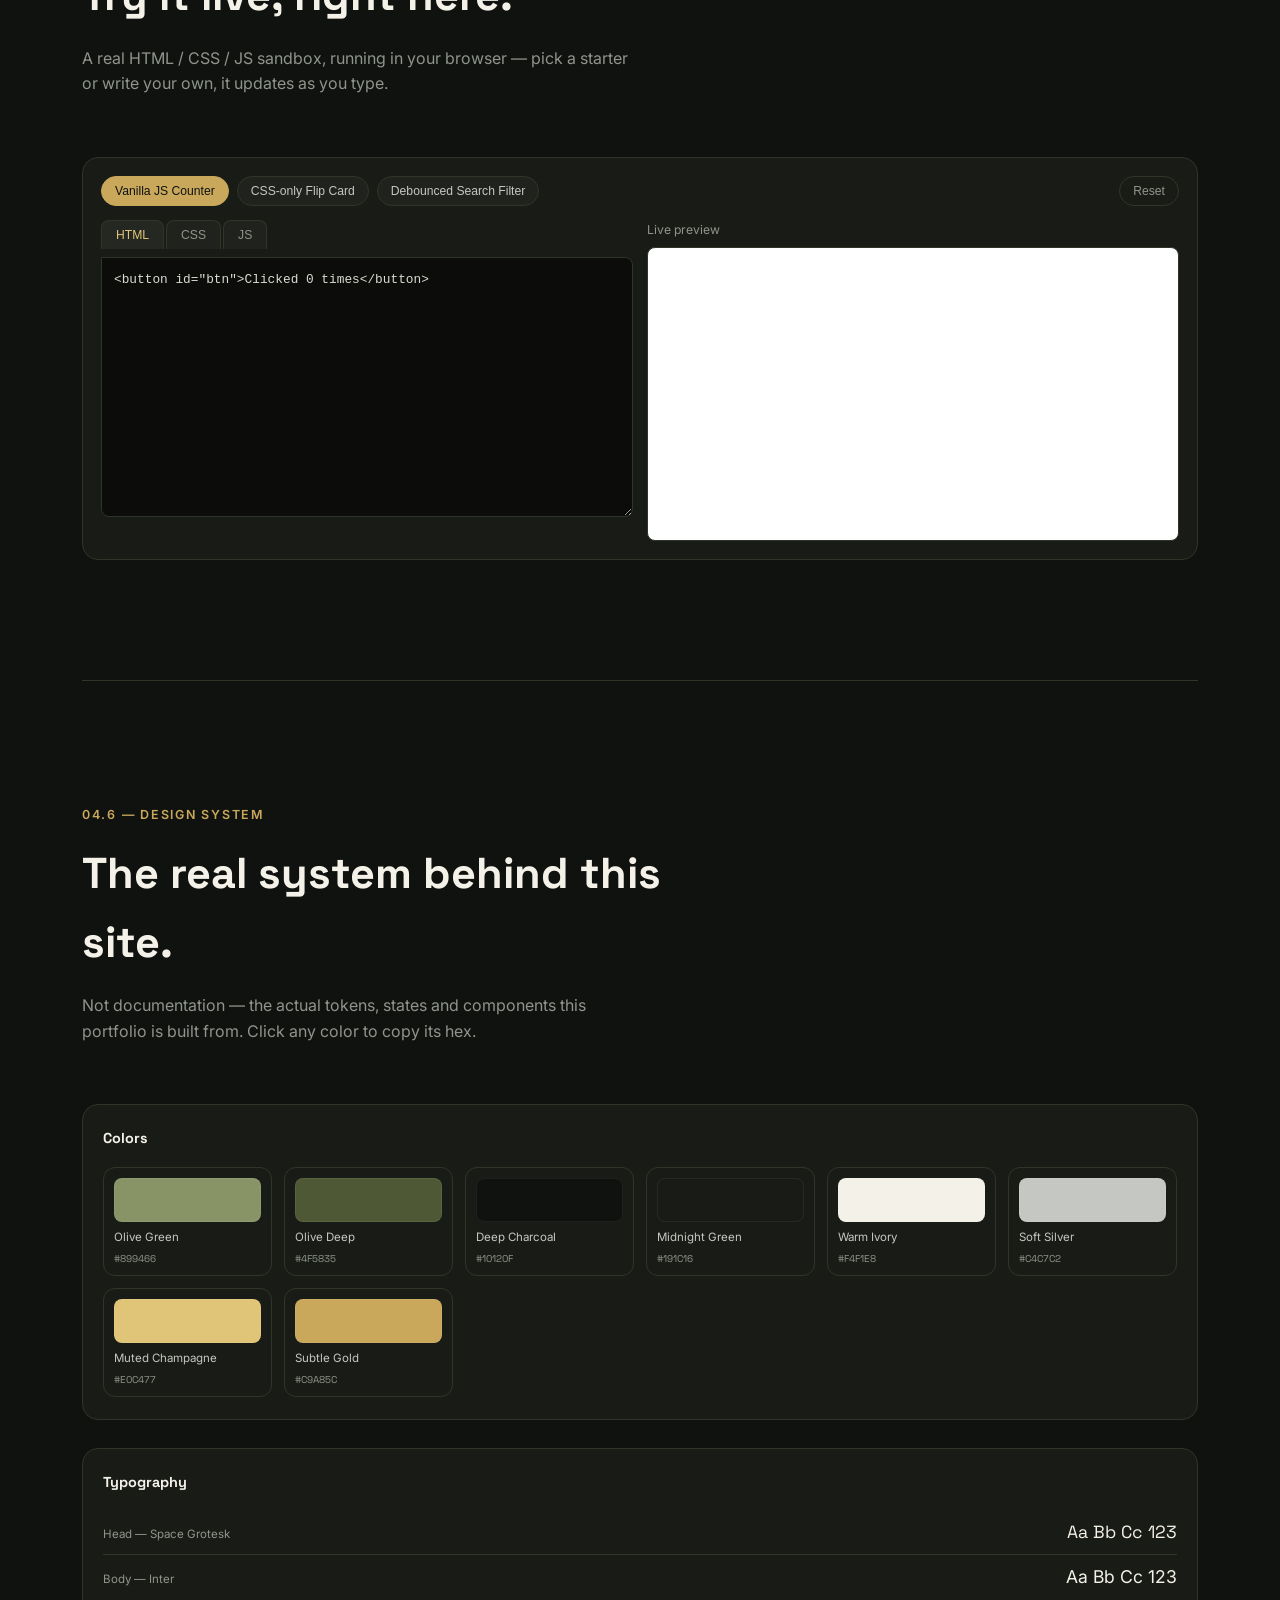
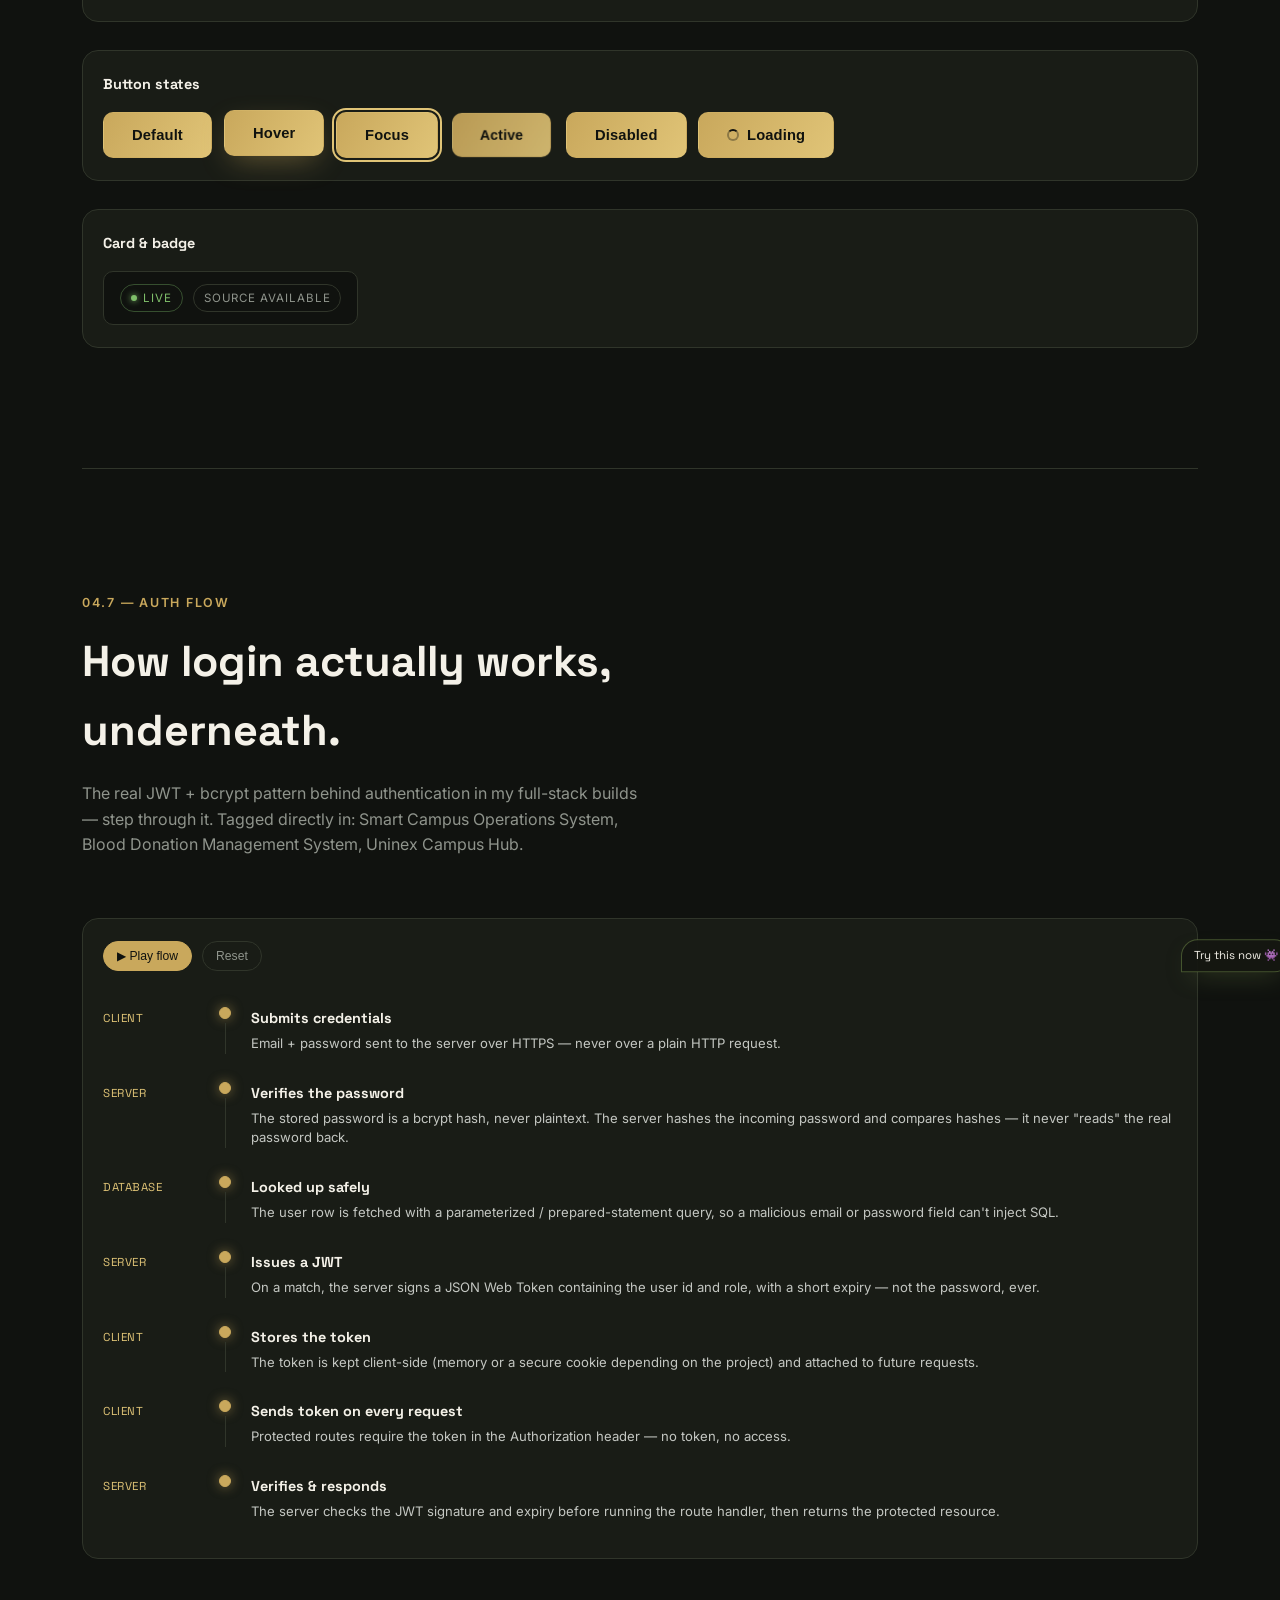
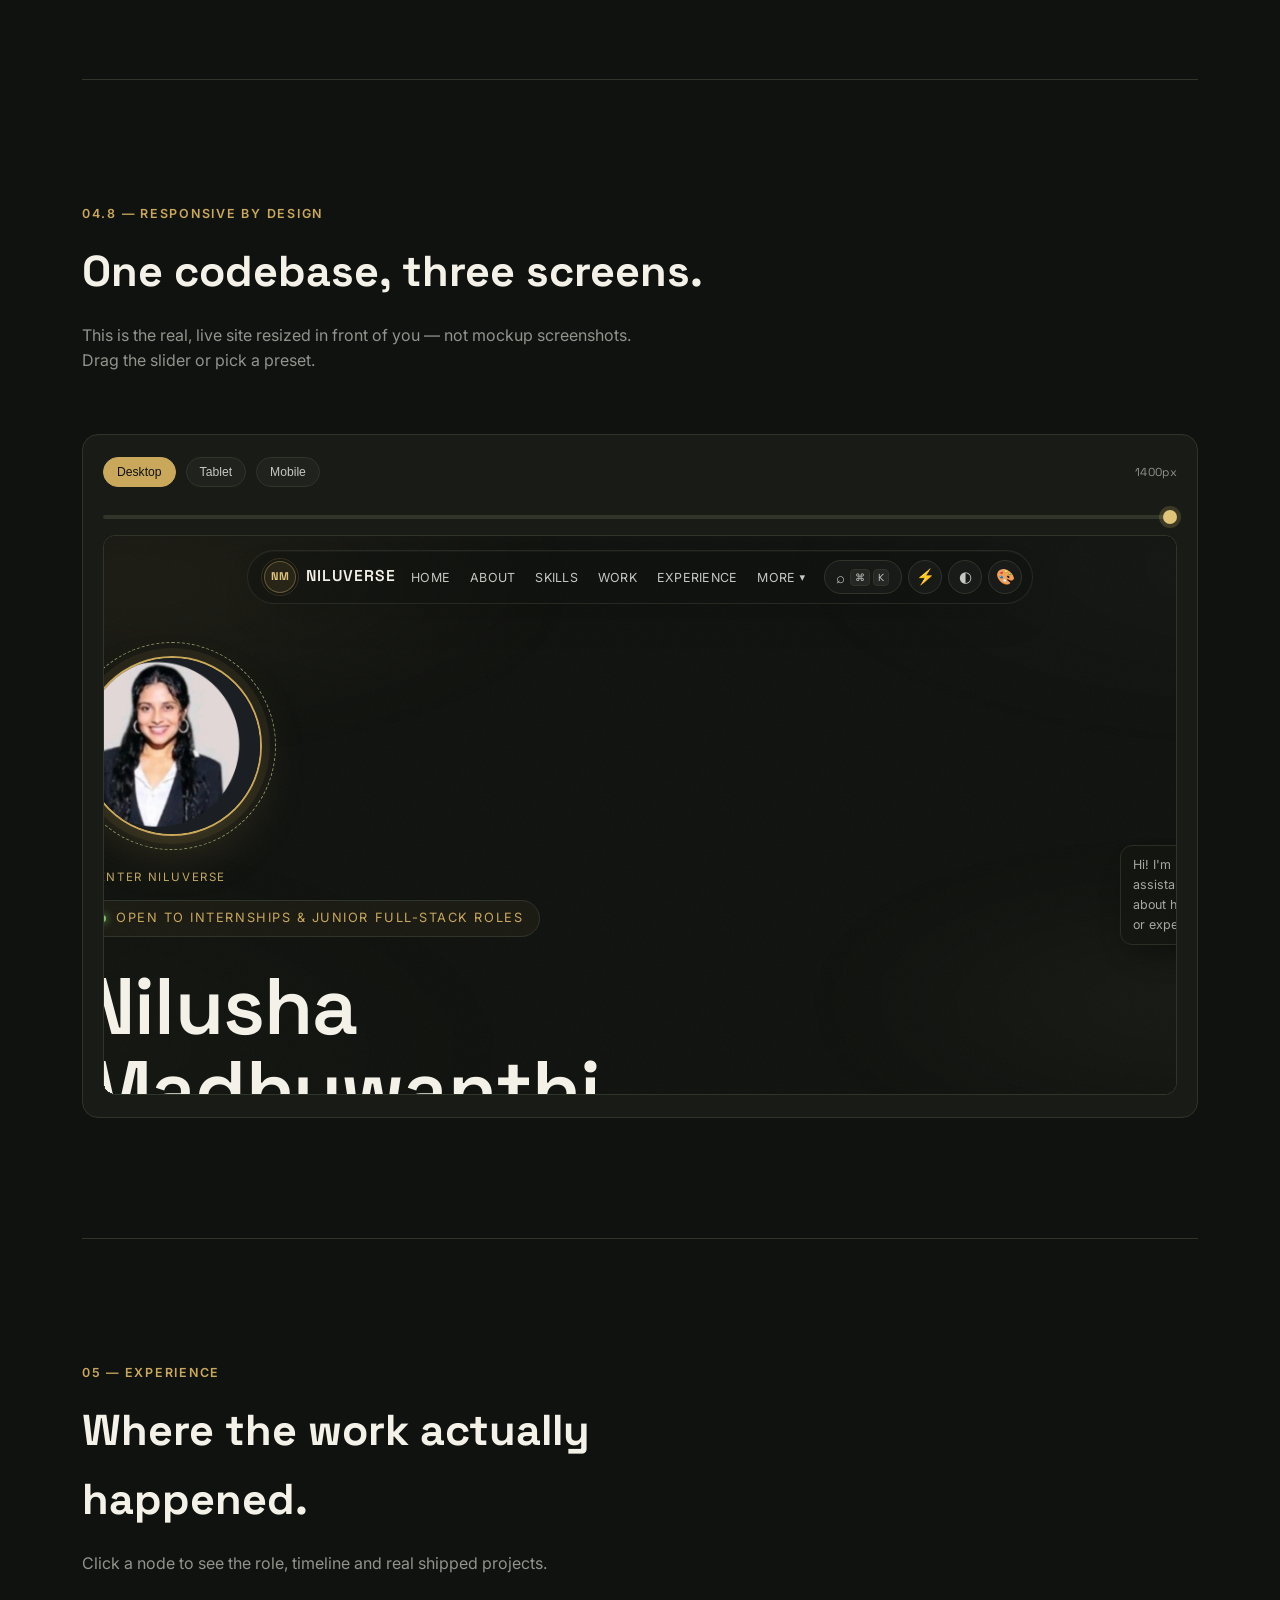
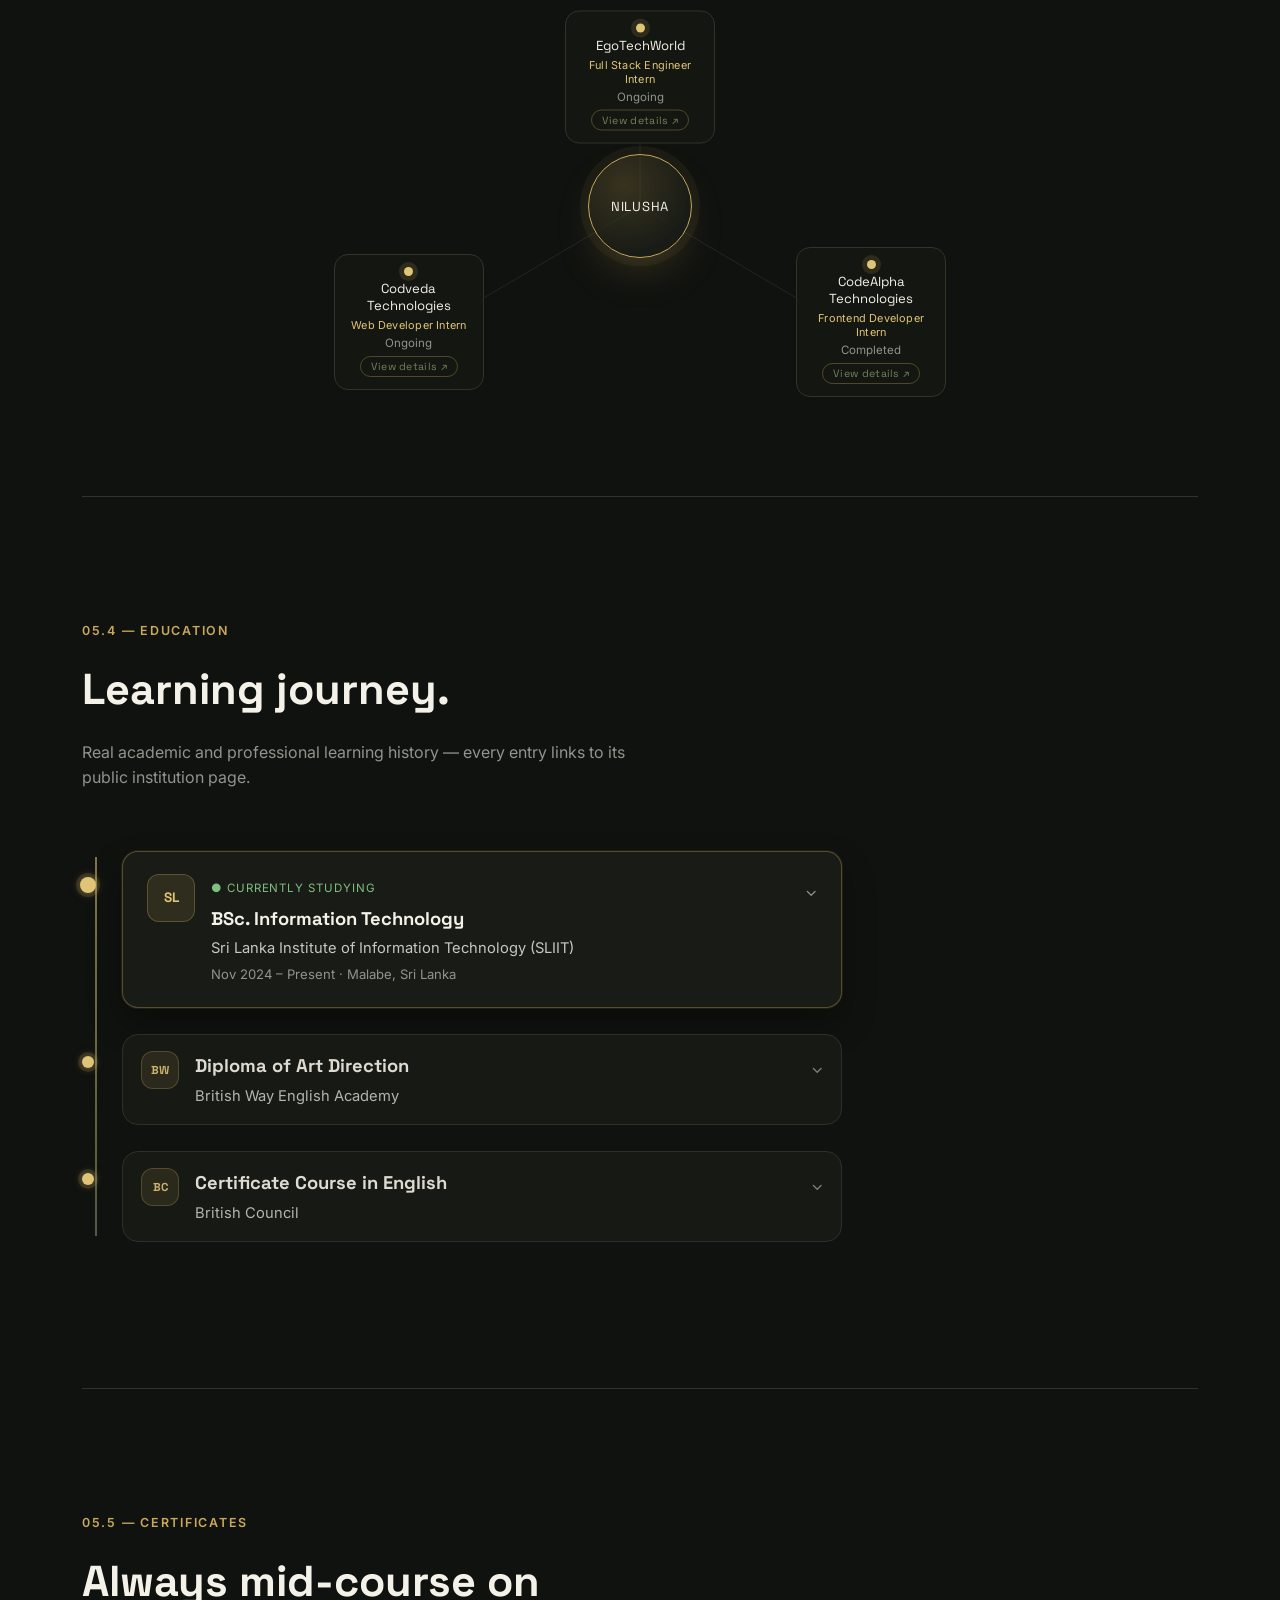
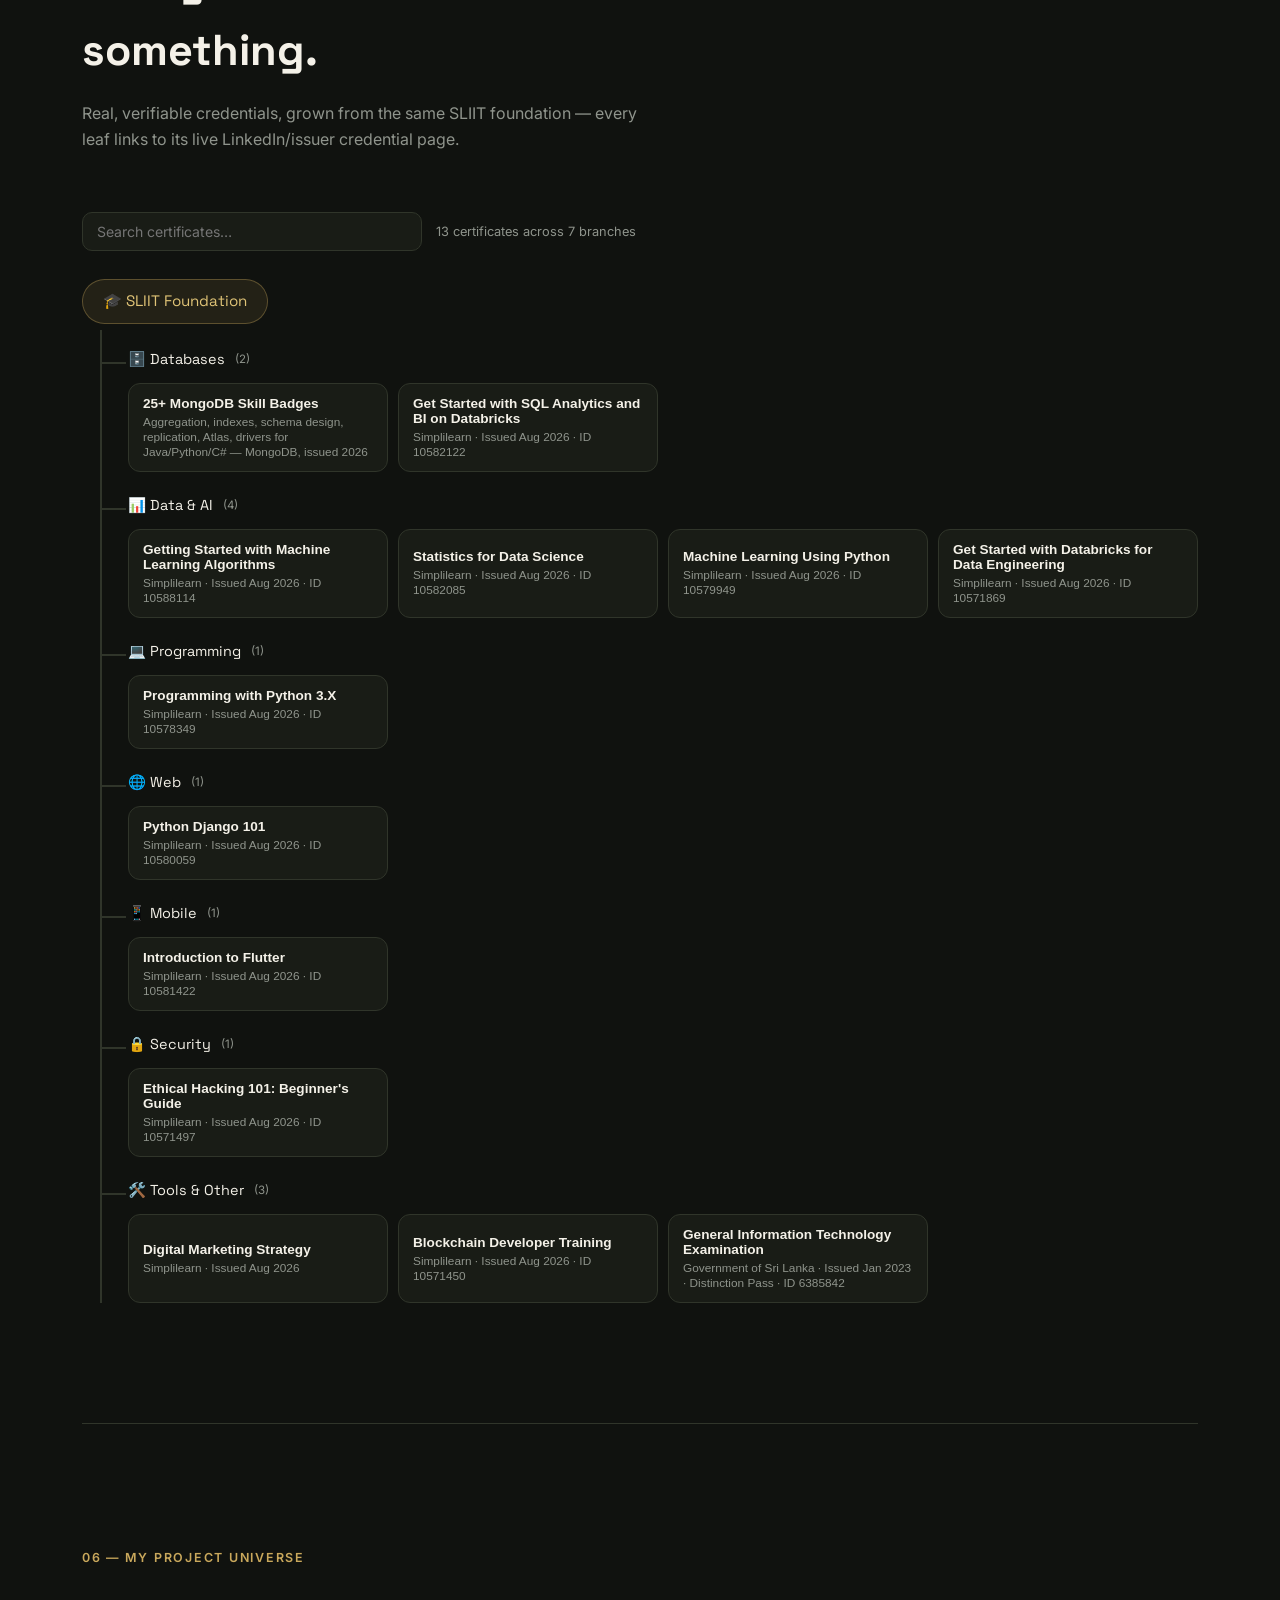
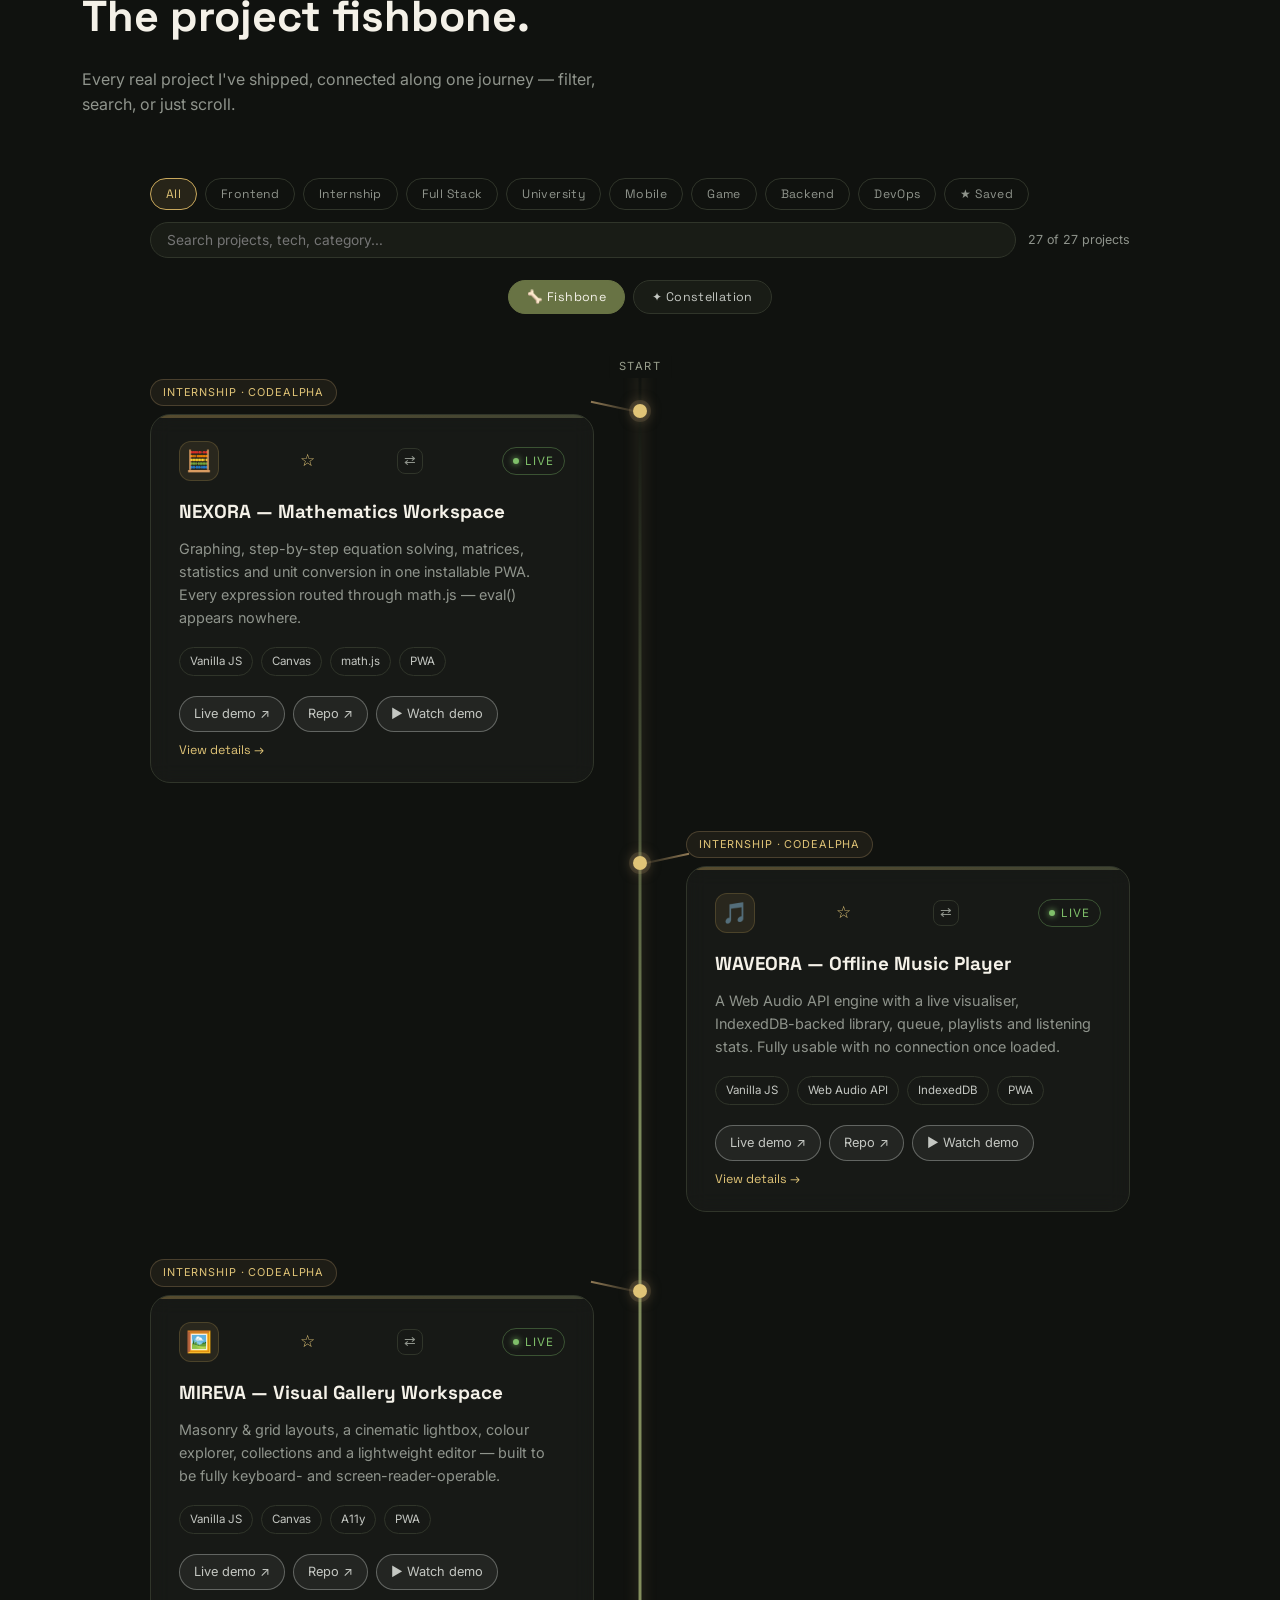
==== commit 7c7b529b: "Make the skills section discoverable and add brand icons to the social buttons The skill cards alrea" ====
--- a/index.html
+++ b/index.html
@@ -94,8 +94,8 @@
       </a>
     </div>
     <div class="recruiter-cta">
-      <a href="https://github.com/nilushamadhuwanthi123" target="_blank" rel="noopener" class="btn btn-primary">GitHub</a>
-      <a href="https://www.linkedin.com/in/nilushamadhuwanthi" target="_blank" rel="noopener" class="btn btn-ghost">LinkedIn</a>
+      <a href="https://github.com/nilushamadhuwanthi123" target="_blank" rel="noopener" class="btn btn-primary"><svg class="btn-ico" viewBox="0 0 24 24" aria-hidden="true" focusable="false"><path d="M12 .297c-6.63 0-12 5.373-12 12 0 5.303 3.438 9.8 8.205 11.385.6.113.82-.258.82-.577 0-.285-.01-1.04-.015-2.04-3.338.724-4.042-1.61-4.042-1.61C4.422 18.07 3.633 17.7 3.633 17.7c-1.087-.744.084-.729.084-.729 1.205.084 1.838 1.236 1.838 1.236 1.07 1.835 2.809 1.305 3.495.998.108-.776.417-1.305.76-1.605-2.665-.3-5.466-1.332-5.466-5.93 0-1.31.465-2.38 1.235-3.22-.135-.303-.54-1.523.105-3.176 0 0 1.005-.322 3.3 1.23.96-.267 1.98-.399 3-.405 1.02.006 2.04.138 3 .4052.28-1.552 3.285-1.23 3.285-1.23.645 1.653.24 2.873.12 3.176.765.84 1.23 1.91 1.23 3.22 0 4.61-2.805 5.625-5.475 5.92.42.36.81 1.096.81 2.22 0 1.606-.015 2.896-.015 3.286 0 .315.21.69.825.57C20.565 22.092 24 17.592 24 12.297c0-6.627-5.373-12-12-12"/></svg>GitHub</a>
+      <a href="https://www.linkedin.com/in/nilushamadhuwanthi" target="_blank" rel="noopener" class="btn btn-ghost"><svg class="btn-ico" viewBox="0 0 24 24" aria-hidden="true" focusable="false"><path d="M4.98 3.5a2.5 2.5 0 1 1 0 5 2.5 2.5 0 0 1 0-5zM3 9h4v12H3zM9 9h3.8v1.64h.05a4.17 4.17 0 0 1 3.75-2.06c4.01 0 4.75 2.64 4.75 6.07V21h-4v-5.4c0-1.29-.02-2.95-1.8-2.95-1.8 0-2.08 1.4-2.08 2.85V21H9z"/></svg>LinkedIn</a>
     </div>
   </div>
 </div>
@@ -216,8 +216,8 @@
     <div class="hero-actions">
       <a href="#work" class="btn btn-primary">Explore my work ↓</a>
       <a href="assets/resume.pdf" download class="btn btn-ghost">Download Resume ⬇</a>
-      <a href="https://github.com/nilushamadhuwanthi123" target="_blank" rel="noopener" class="btn btn-ghost">GitHub</a>
-      <a href="https://www.linkedin.com/in/nilushamadhuwanthi" target="_blank" rel="noopener" class="btn btn-ghost">LinkedIn</a>
+      <a href="https://github.com/nilushamadhuwanthi123" target="_blank" rel="noopener" class="btn btn-ghost"><svg class="btn-ico" viewBox="0 0 24 24" aria-hidden="true" focusable="false"><path d="M12 .297c-6.63 0-12 5.373-12 12 0 5.303 3.438 9.8 8.205 11.385.6.113.82-.258.82-.577 0-.285-.01-1.04-.015-2.04-3.338.724-4.042-1.61-4.042-1.61C4.422 18.07 3.633 17.7 3.633 17.7c-1.087-.744.084-.729.084-.729 1.205.084 1.838 1.236 1.838 1.236 1.07 1.835 2.809 1.305 3.495.998.108-.776.417-1.305.76-1.605-2.665-.3-5.466-1.332-5.466-5.93 0-1.31.465-2.38 1.235-3.22-.135-.303-.54-1.523.105-3.176 0 0 1.005-.322 3.3 1.23.96-.267 1.98-.399 3-.405 1.02.006 2.04.138 3 .4052.28-1.552 3.285-1.23 3.285-1.23.645 1.653.24 2.873.12 3.176.765.84 1.23 1.91 1.23 3.22 0 4.61-2.805 5.625-5.475 5.92.42.36.81 1.096.81 2.22 0 1.606-.015 2.896-.015 3.286 0 .315.21.69.825.57C20.565 22.092 24 17.592 24 12.297c0-6.627-5.373-12-12-12"/></svg>GitHub</a>
+      <a href="https://www.linkedin.com/in/nilushamadhuwanthi" target="_blank" rel="noopener" class="btn btn-ghost"><svg class="btn-ico" viewBox="0 0 24 24" aria-hidden="true" focusable="false"><path d="M4.98 3.5a2.5 2.5 0 1 1 0 5 2.5 2.5 0 0 1 0-5zM3 9h4v12H3zM9 9h3.8v1.64h.05a4.17 4.17 0 0 1 3.75-2.06c4.01 0 4.75 2.64 4.75 6.07V21h-4v-5.4c0-1.29-.02-2.95-1.8-2.95-1.8 0-2.08 1.4-2.08 2.85V21H9z"/></svg>LinkedIn</a>
       <a href="https://lnkd.in/p/gX7GrHVU" target="_blank" rel="noopener" class="btn btn-ghost">▶ Watch the walkthrough</a>
     </div>
 
@@ -391,6 +391,10 @@
       <span class="tag">04 — Skills</span>
       <h2>The stack I build with.</h2>
       <p class="sub">Languages, frameworks and tools I use day to day across frontend, backend and mobile.</p>
+      <p class="skills-hint">
+        <svg viewBox="0 0 24 24" aria-hidden="true" focusable="false"><path d="M9 3.5a1.6 1.6 0 0 1 3.2 0v6.1l.9-.5a2 2 0 0 1 2.8.9l.4.8 2.4 1.2a3 3 0 0 1 1.5 3.3l-.7 3.3A3 3 0 0 1 16.6 21h-4.3a4 4 0 0 1-3-1.4l-3.6-4.2a1.8 1.8 0 0 1 2.5-2.5l1.8 1.4z"/></svg>
+        <span>Click any skill below to see the real shipped projects that use it</span>
+      </p>
     </div>
 
     <div class="skill-groups">
--- a/style.css
+++ b/style.css
@@ -3850,3 +3850,70 @@
 @media (max-width:860px){
   .approach-grid{grid-template-columns:repeat(2,1fr);}
 }
+
+
+/* ================= brand icons inside buttons ================= */
+.btn .btn-ico{
+  width:17px; height:17px;
+  fill:currentColor;
+  flex:none;
+  opacity:.92;
+  transition:transform calc(.25s / var(--dm-motion)) ease, opacity calc(.25s / var(--dm-motion)) ease;
+}
+.btn:hover .btn-ico{ opacity:1; transform:translateY(-1px); }
+
+/* ================= skills: make it obvious the cards are clickable =================
+   The skill cards already opened a "which projects use this" modal, but nothing on
+   screen said so, so a first-time visitor never discovered it. */
+.skills-hint{
+  display:inline-flex;
+  align-items:center;
+  gap:9px;
+  margin-top:14px;
+  padding:9px 16px 9px 13px;
+  border:1px dashed rgba(201,168,92,.45);
+  border-radius:999px;
+  background:rgba(201,168,92,.07);
+  color:var(--gold-bright, #e0c477);
+  font-size:.82rem;
+  letter-spacing:.015em;
+}
+.skills-hint svg{ width:16px; height:16px; fill:currentColor; flex:none; }
+.skills-hint span{ color:var(--silver); }
+
+/* a quiet corner mark on every skill card, so the affordance is on the card itself */
+.skill-card{ position:relative; }
+.skill-card::after{
+  content:"↗";
+  position:absolute;
+  top:8px; right:10px;
+  font-size:.72rem;
+  line-height:1;
+  color:var(--silver);
+  opacity:.28;
+  transition:opacity calc(.25s / var(--dm-motion)) ease, color calc(.25s / var(--dm-motion)) ease;
+}
+.skill-card:hover::after,
+.skill-card:focus-visible::after{ opacity:1; color:var(--gold-bright, #e0c477); }
+
+/* keyboard users get the same affordance as mouse users */
+.skill-card:focus-visible{
+  outline:none;
+  border-color:var(--gold);
+  background:rgba(201,168,92,.06);
+  box-shadow:0 0 0 3px rgba(224,196,119,.22);
+}
+
+/* one gentle nudge the first time the section scrolls into view, then never again */
+.skill-card.skill-card-teach{ animation:skill-teach 1.5s ease-in-out 1; }
+.skill-card.skill-card-teach::after{ opacity:1; color:var(--gold-bright, #e0c477); }
+@keyframes skill-teach{
+  0%, 100%{ transform:translateY(0); box-shadow:none; }
+  45%     { transform:translateY(-5px); box-shadow:0 14px 30px -18px rgba(201,168,92,.65); }
+}
+html[data-motion="reduced"] .skill-card.skill-card-teach,
+html[data-motion="off"] .skill-card.skill-card-teach{ animation:none; }
+
+@media (max-width:600px){
+  .skills-hint{ font-size:.76rem; padding:8px 13px; }
+}
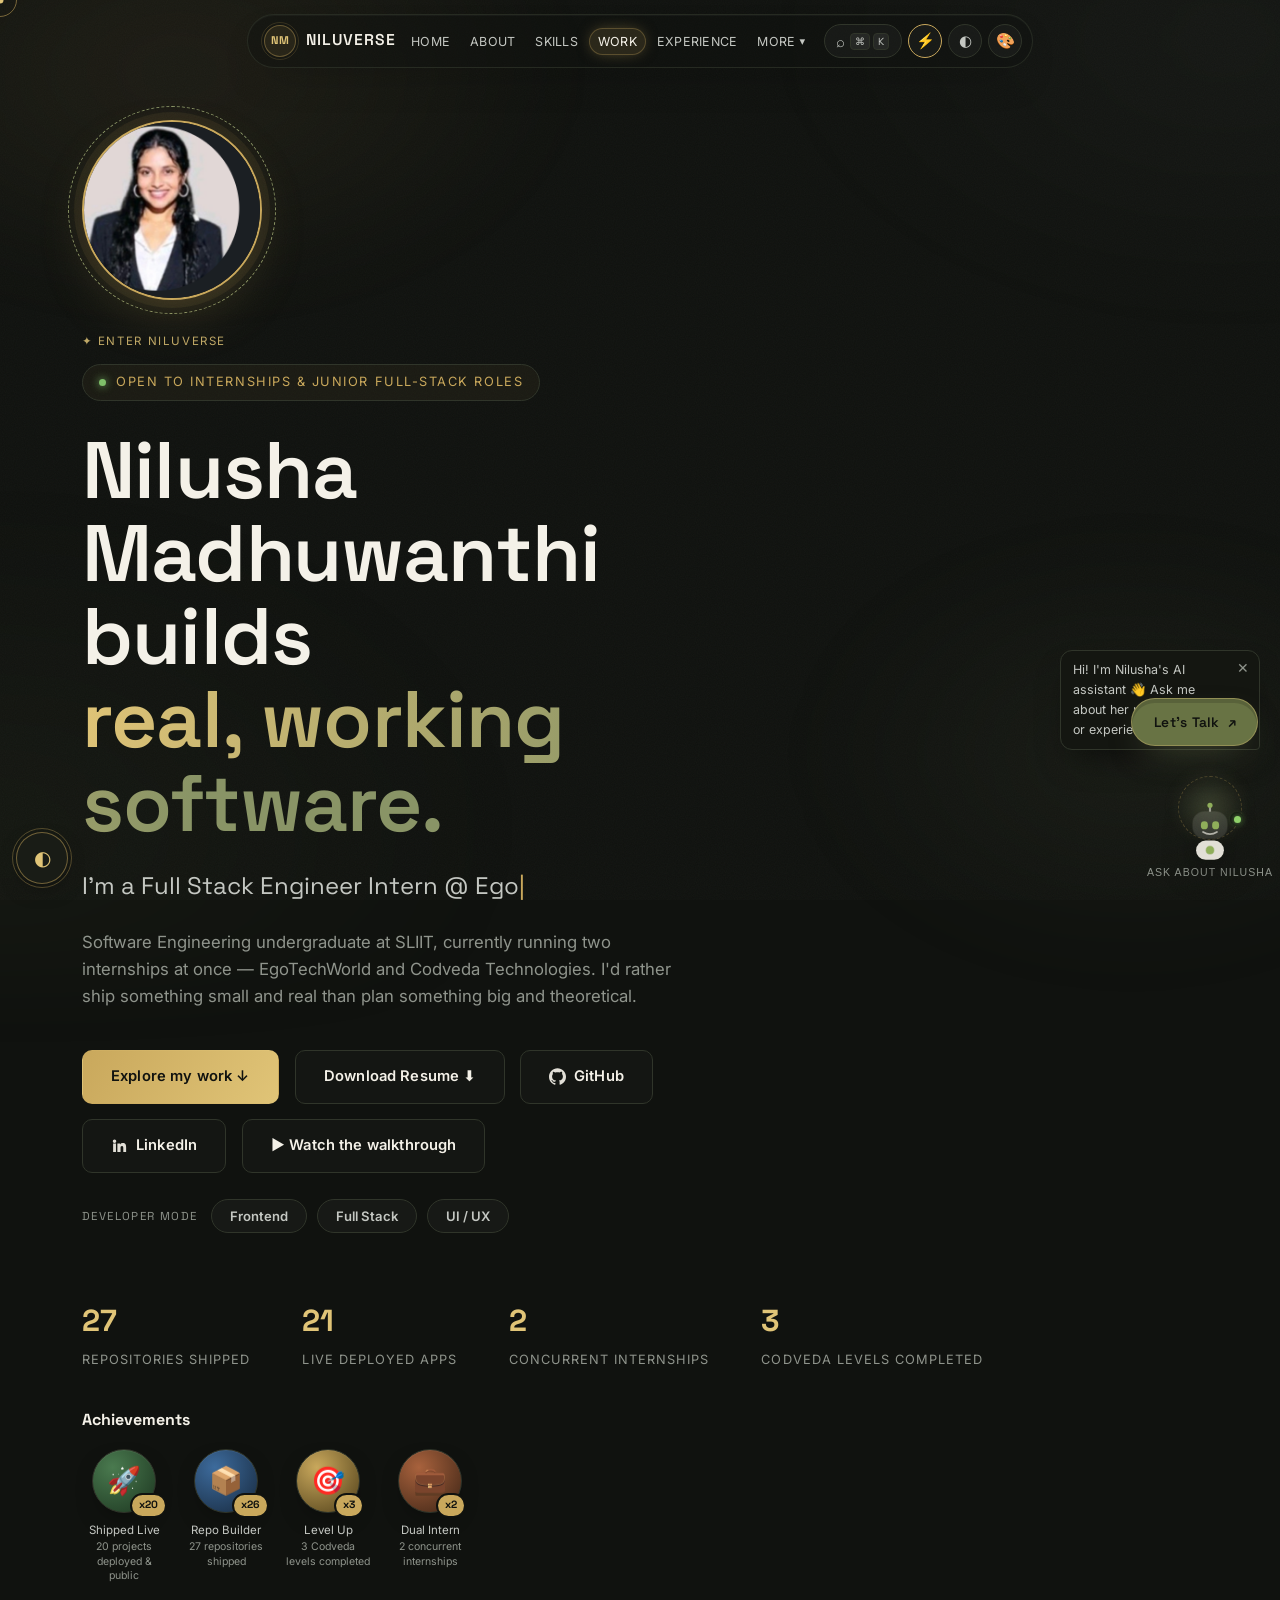
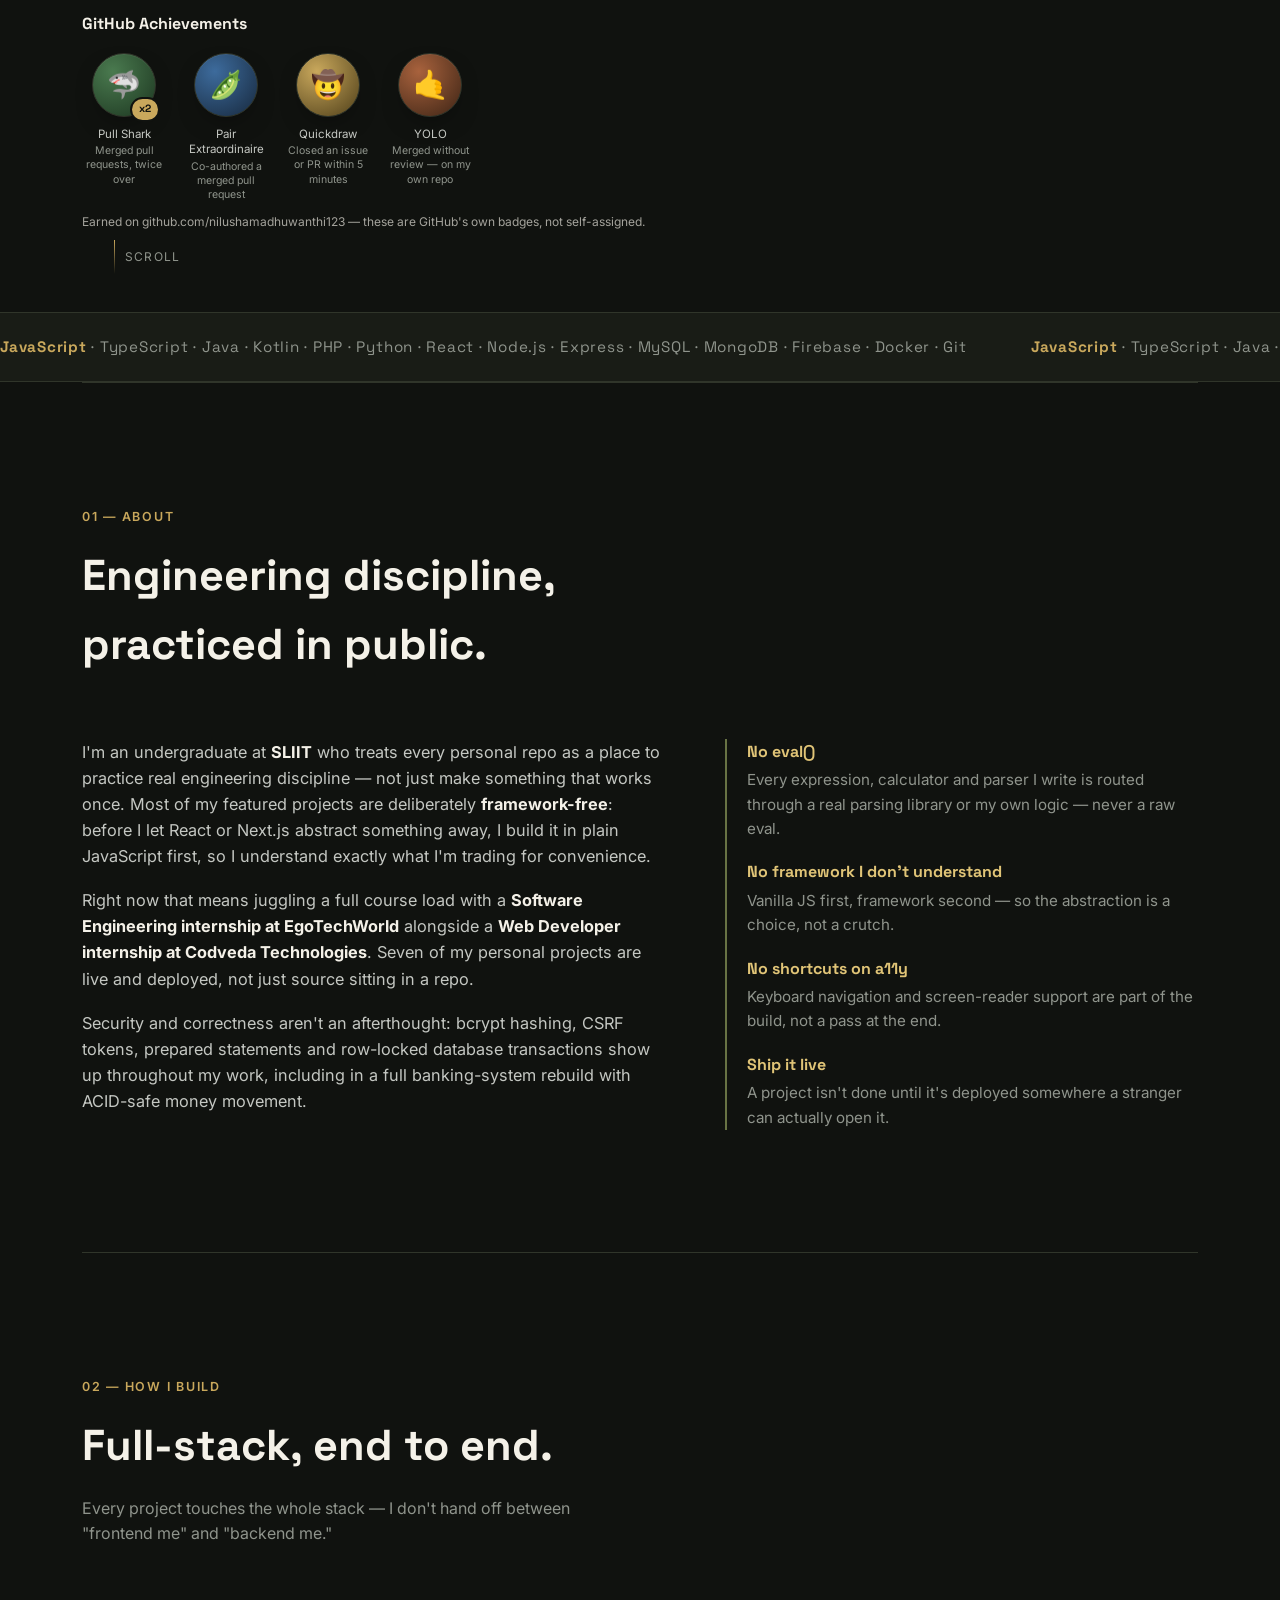
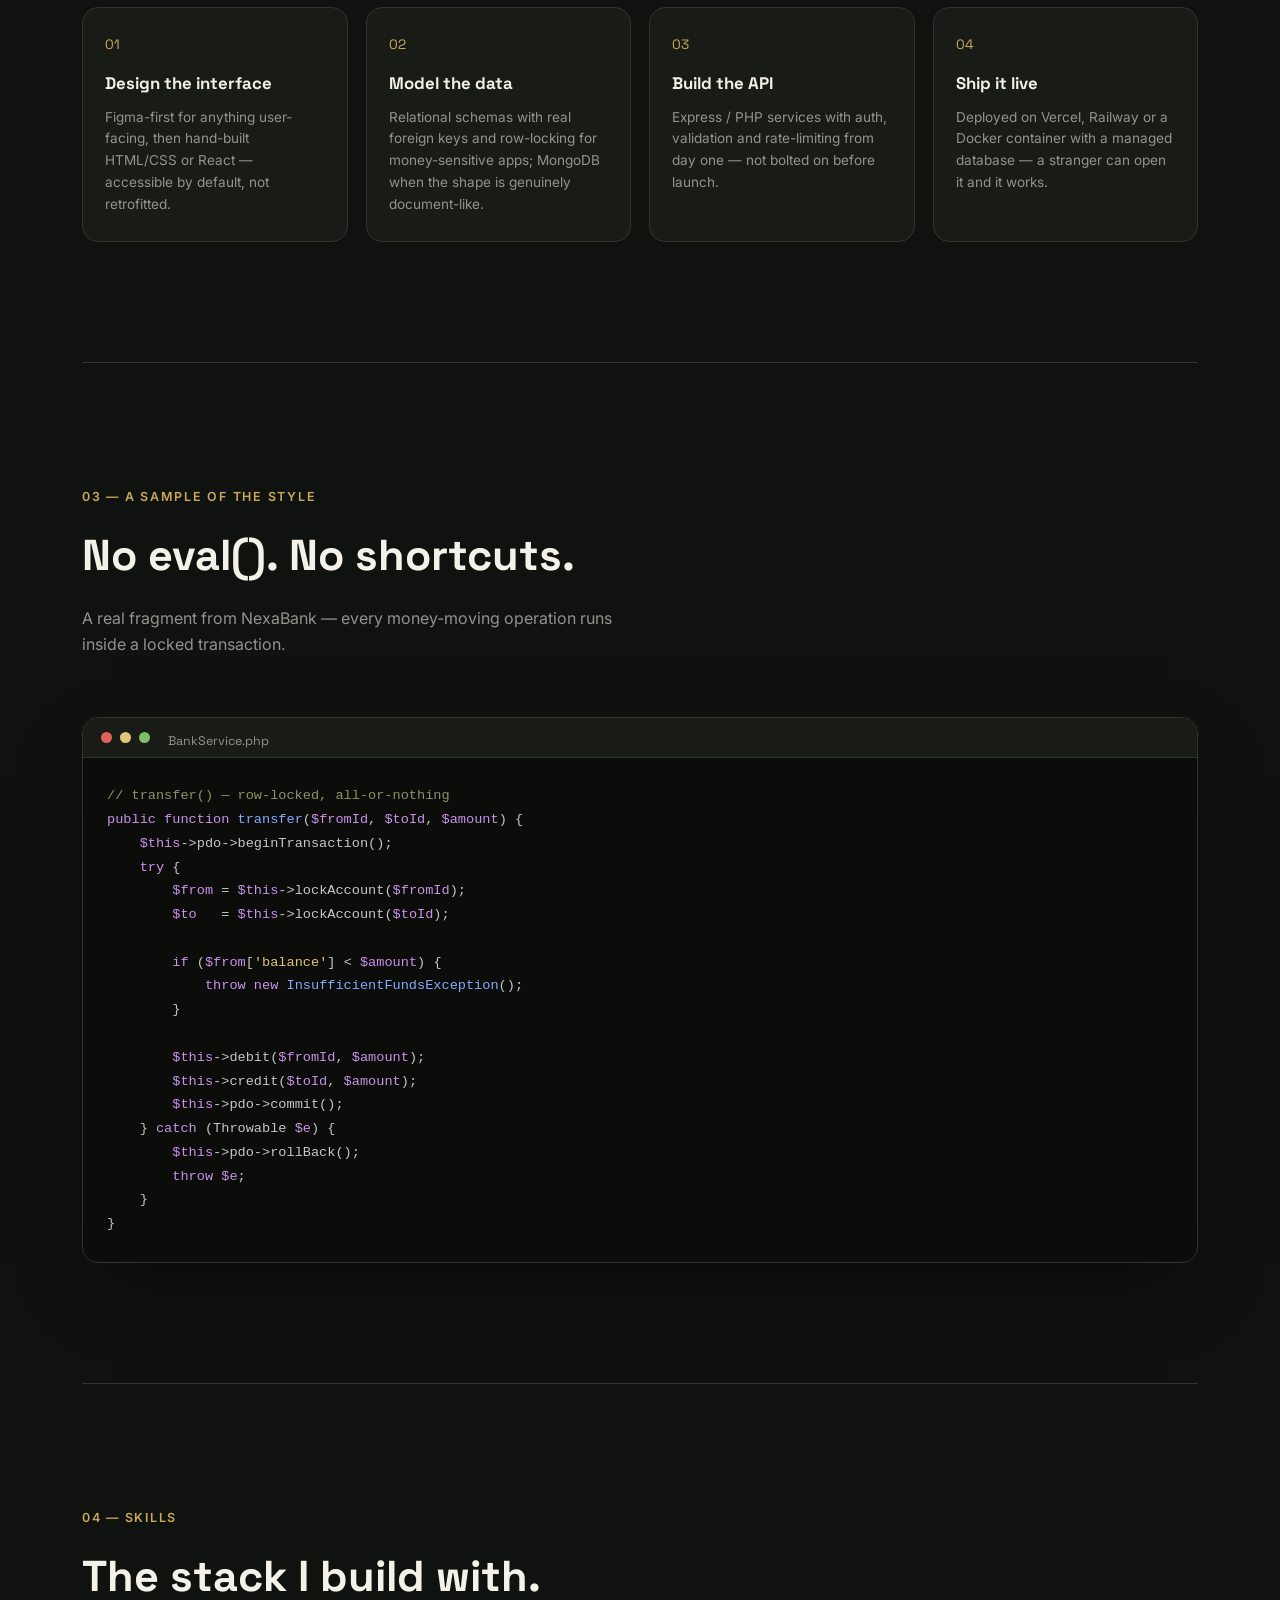
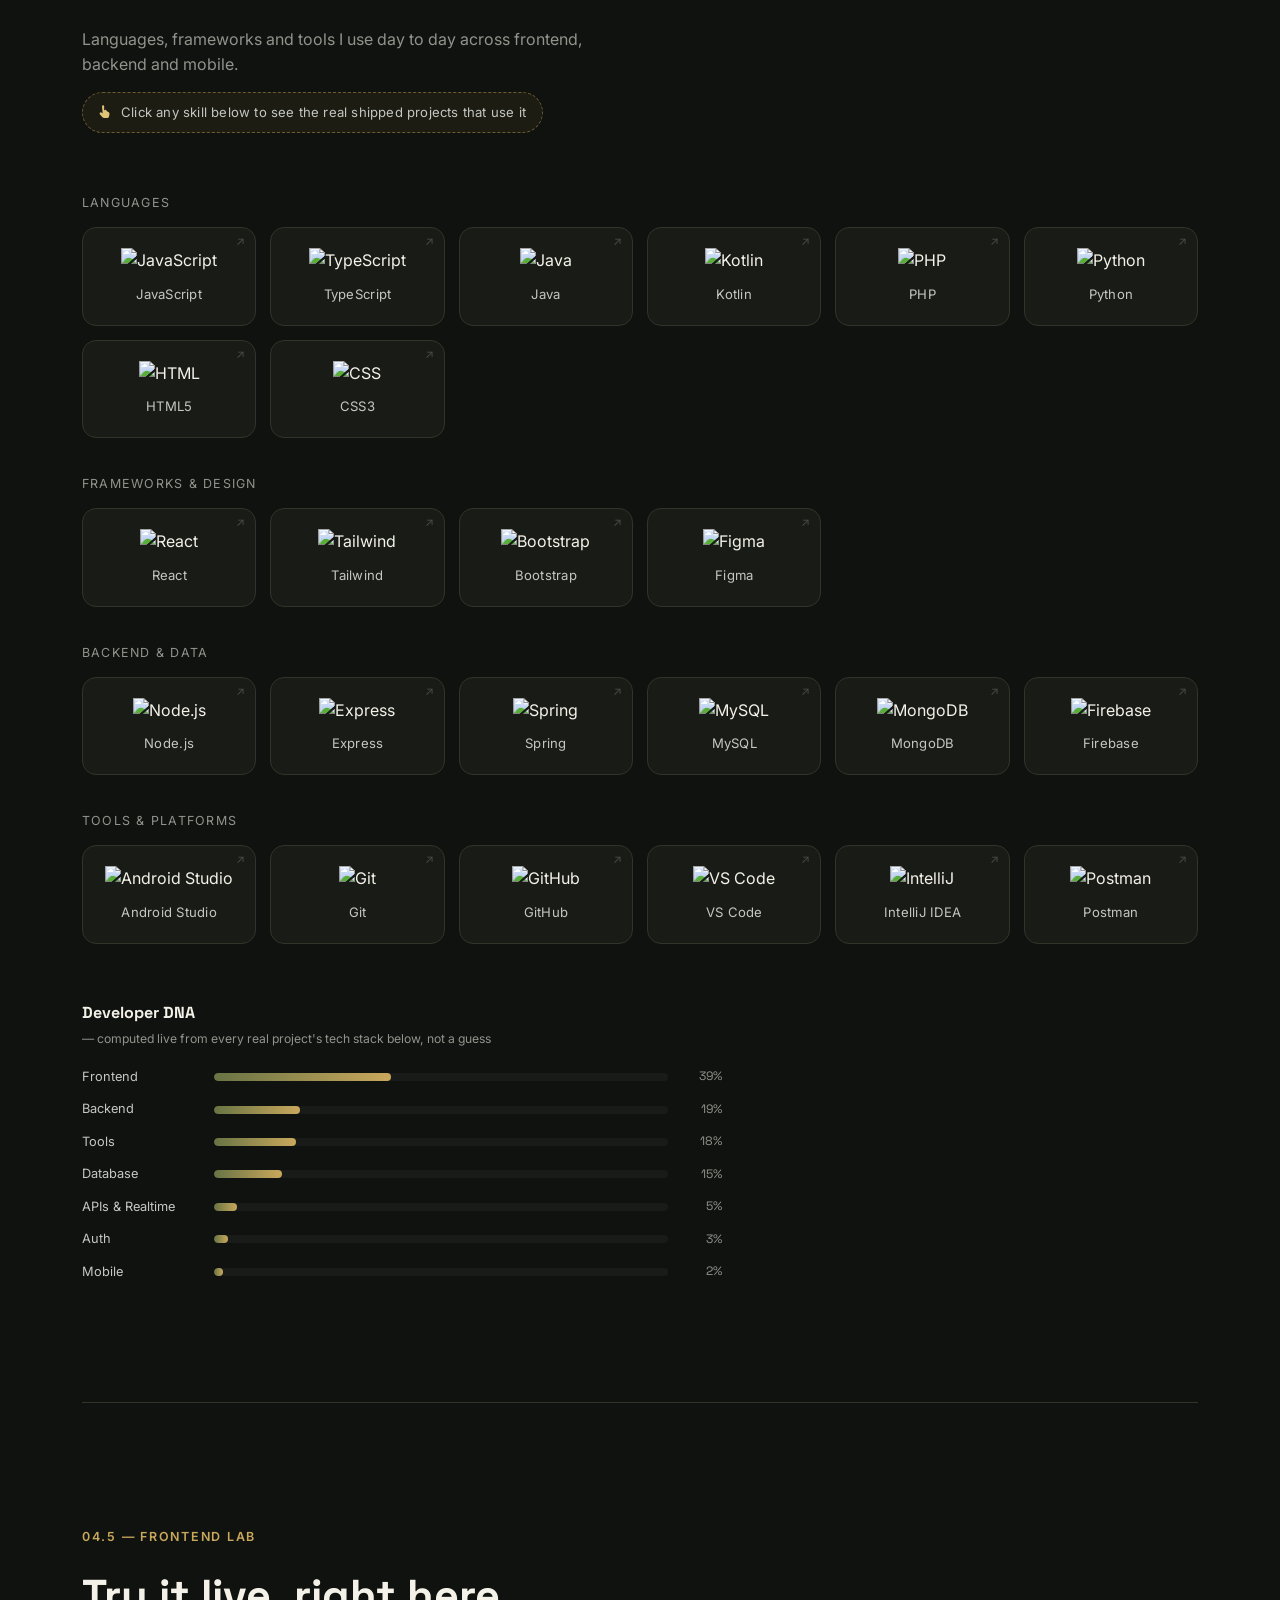
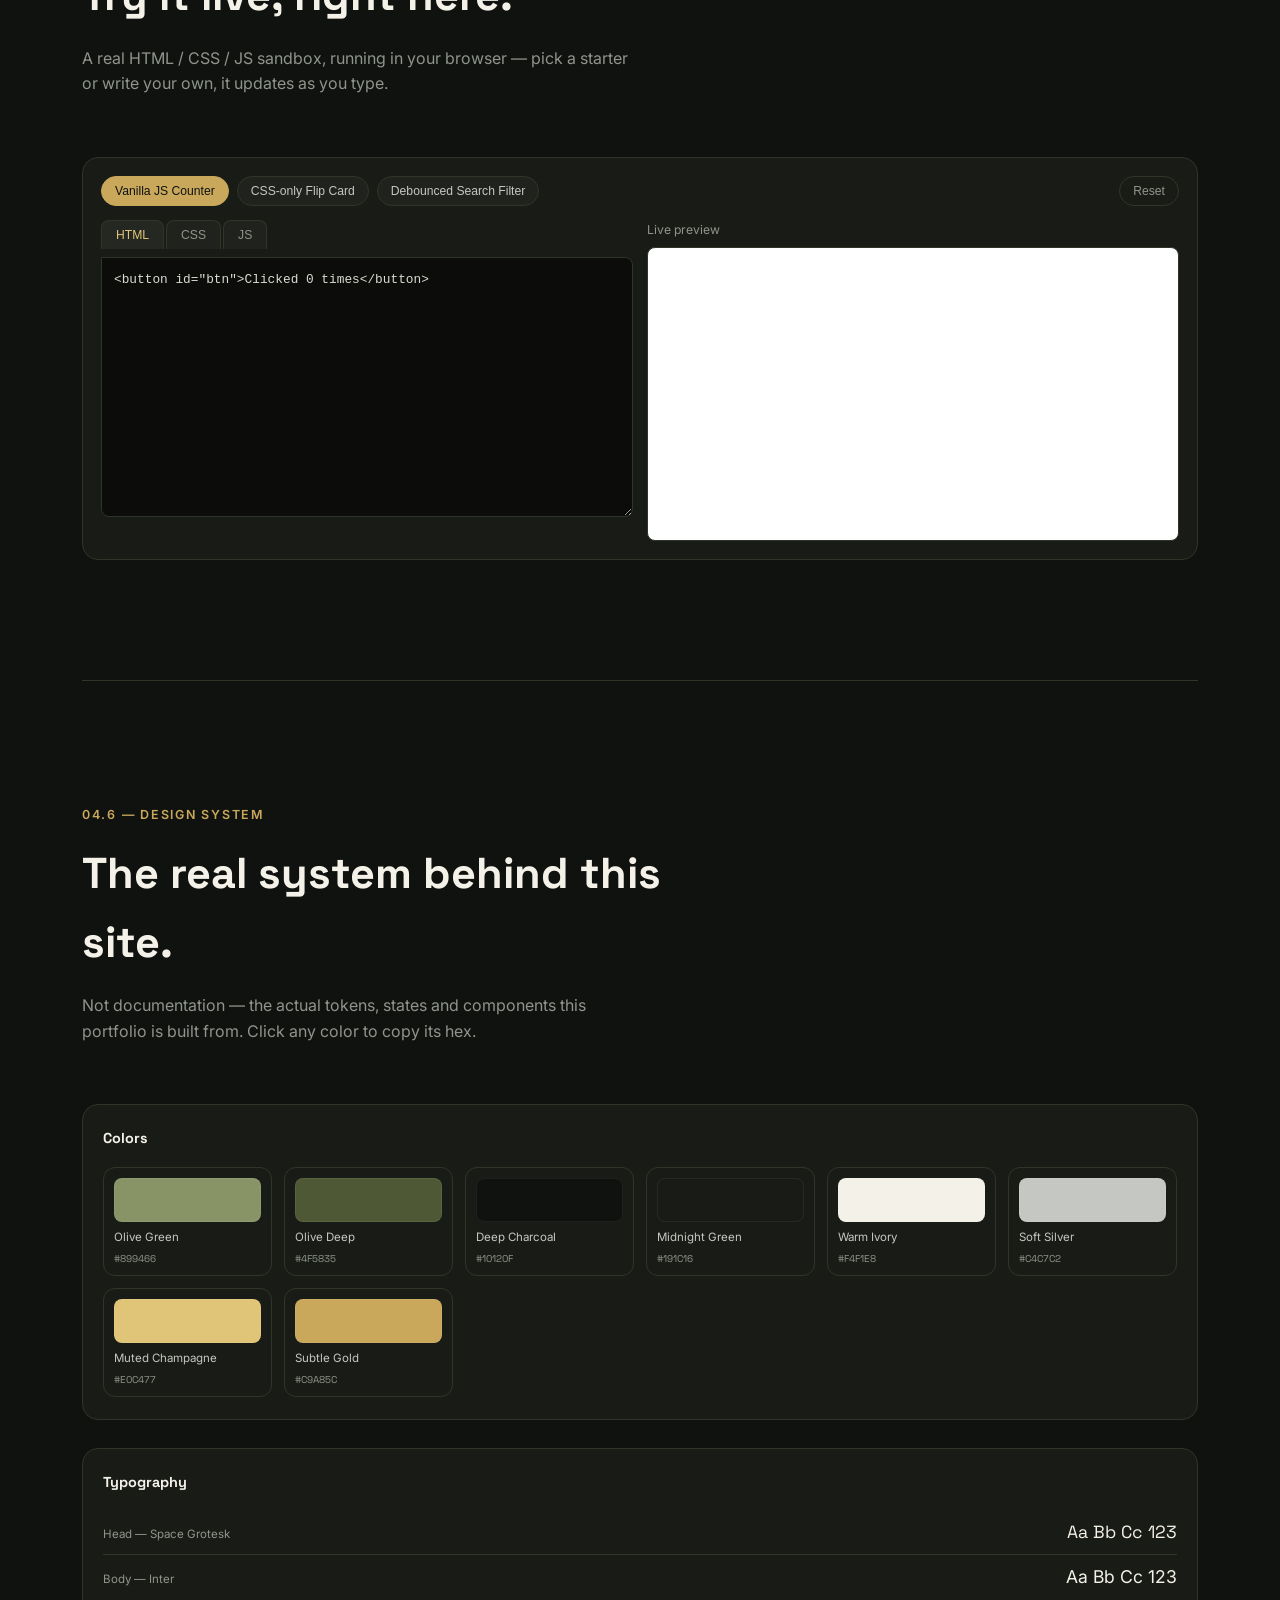
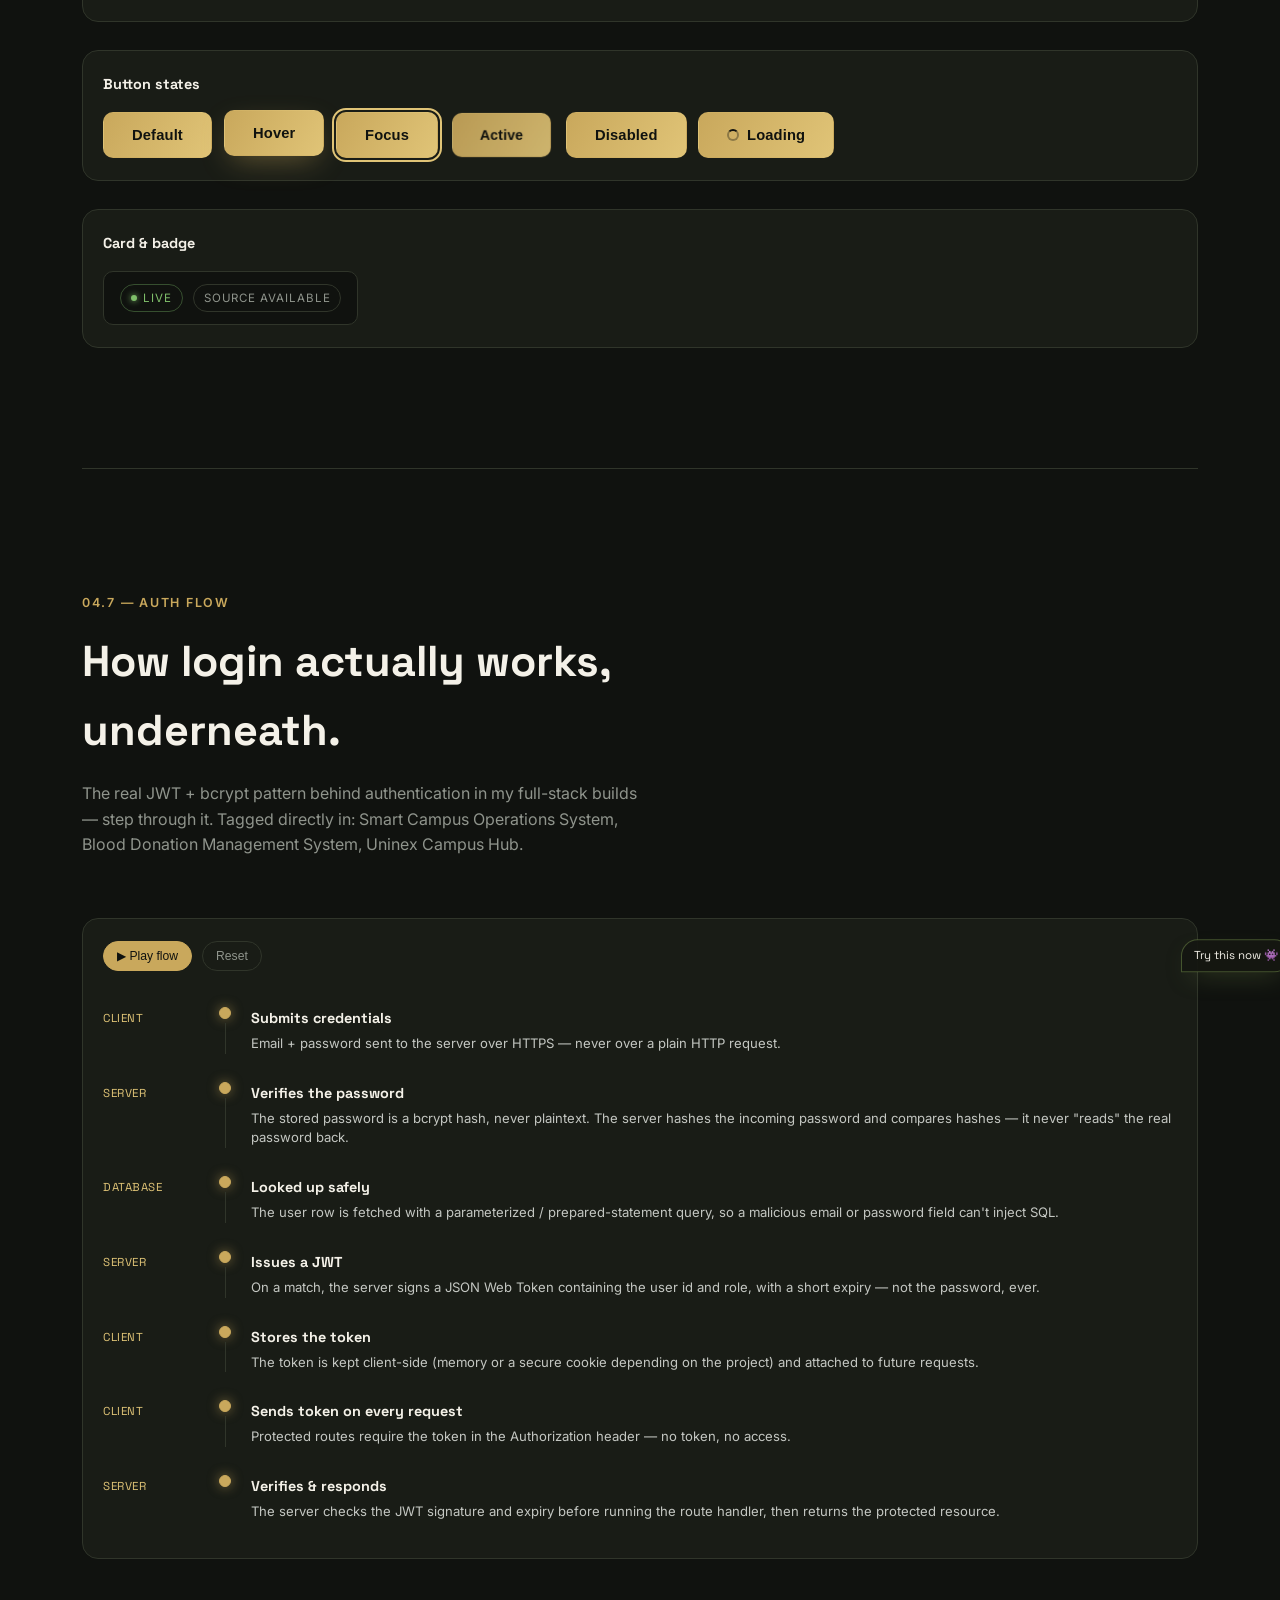
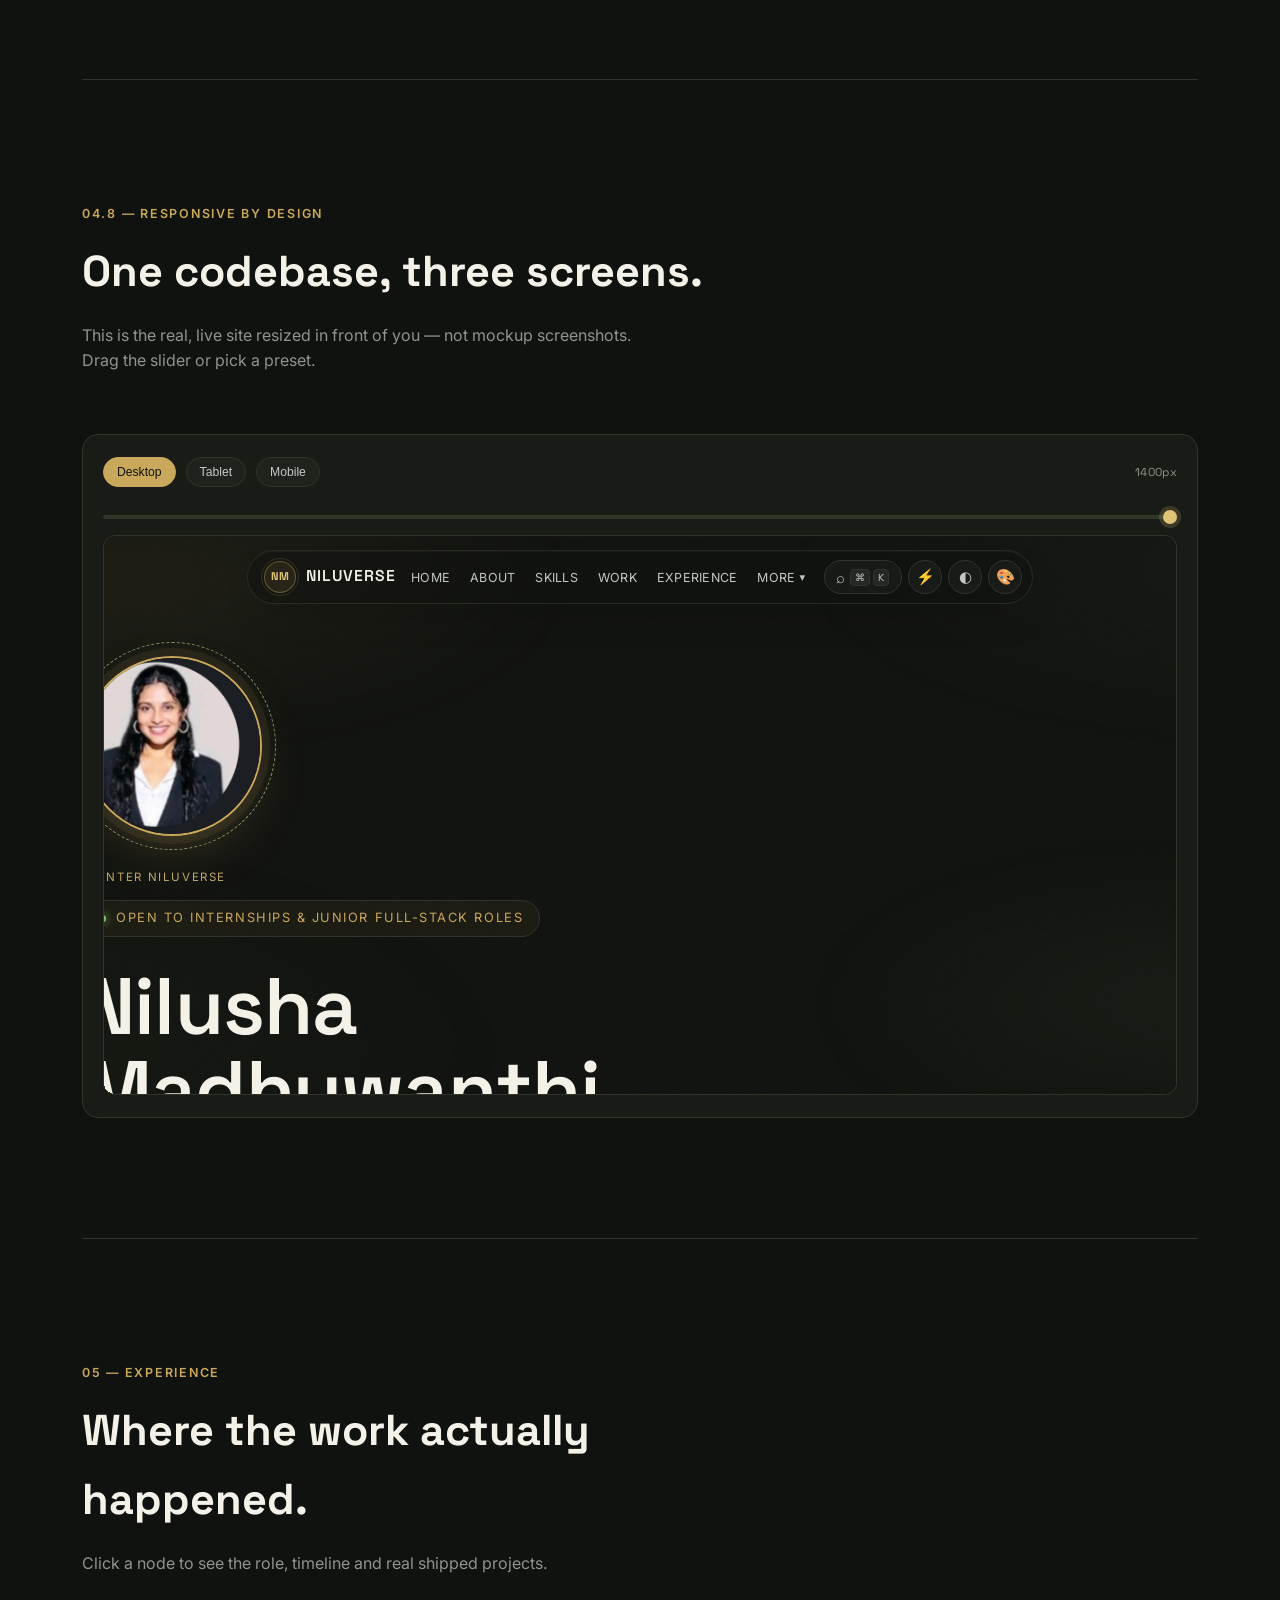
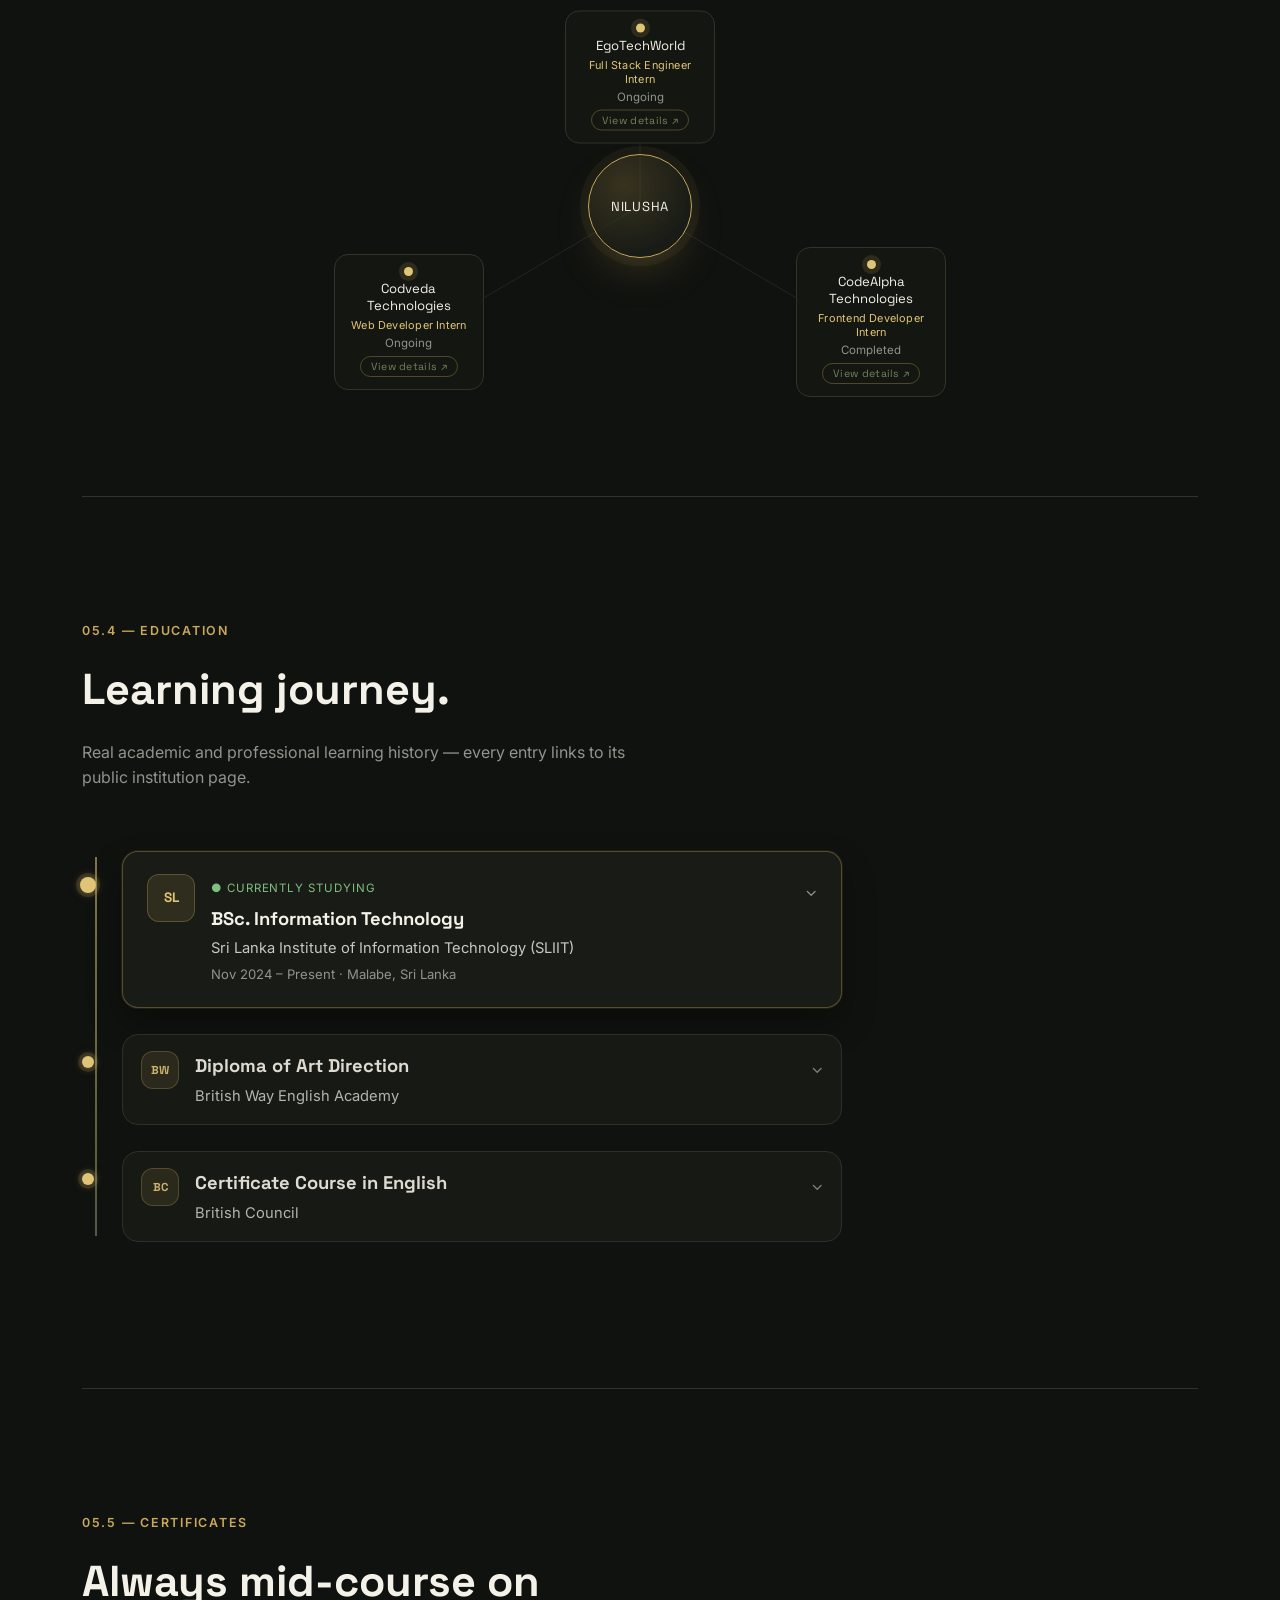
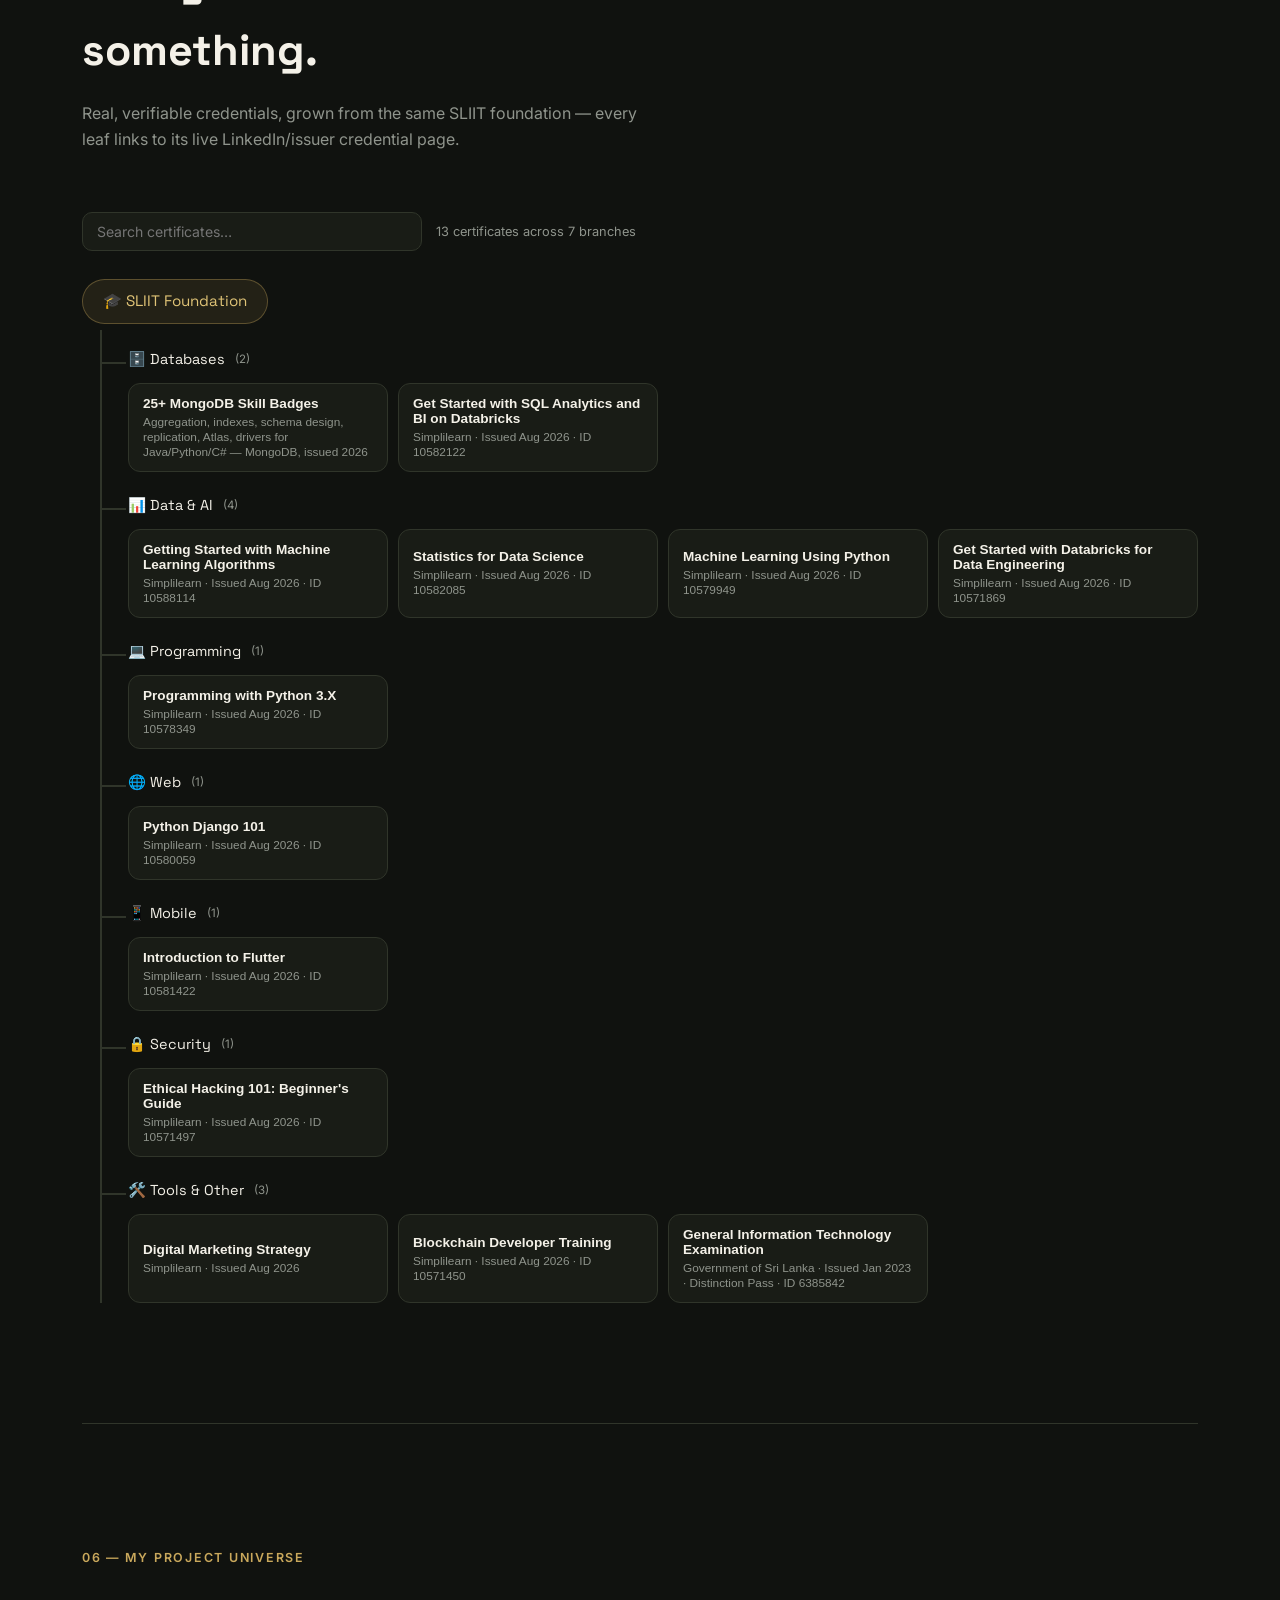
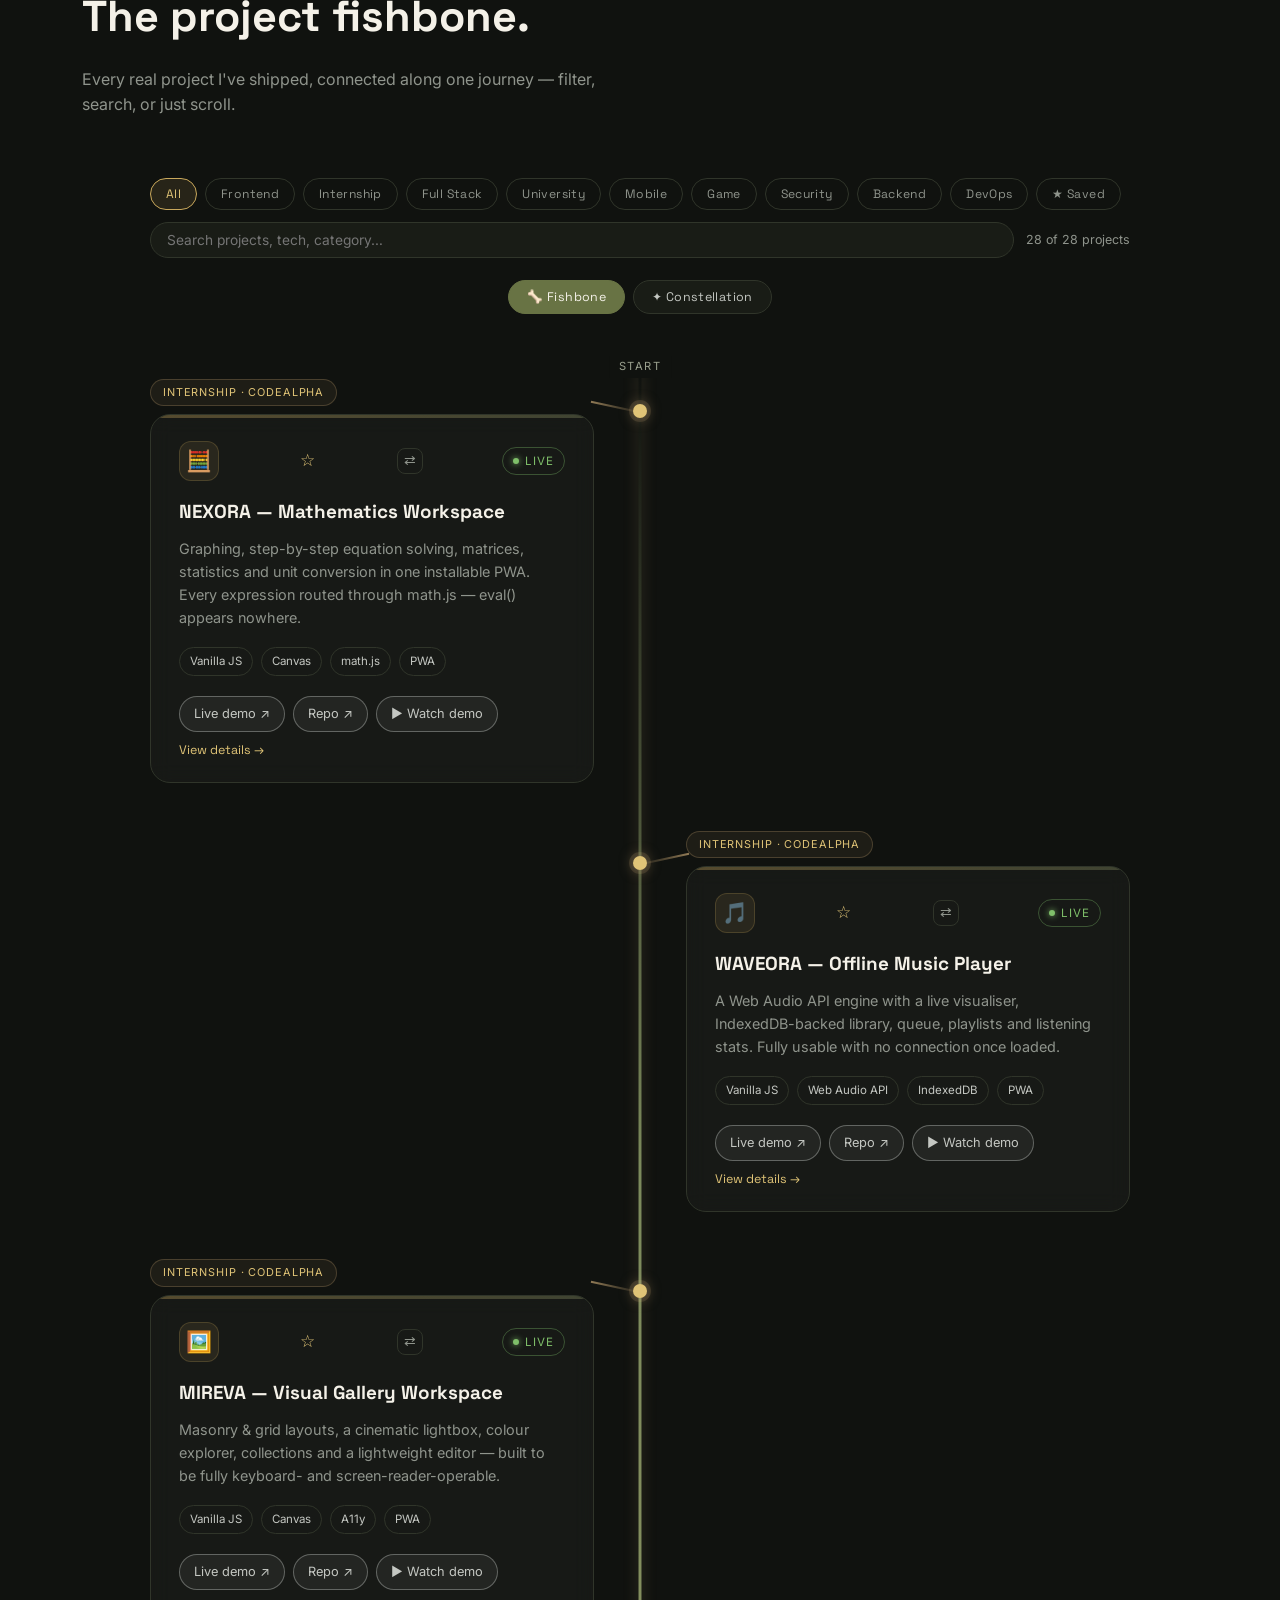
==== commit 193fab66: "feat: add SENTINEL, retire the Laravel bakery from Currently building The Laravel bakery edition is " ====
--- a/index.html
+++ b/index.html
@@ -73,9 +73,9 @@
     <span class="recruiter-tag">⚡ 60-second view</span>
     <h2>Nilusha Madhuwanthi</h2>
     <p class="recruiter-role">Full Stack Engineer Intern @ EgoTechWorld · Web Developer Intern @ Codveda Technologies</p>
-    <p class="recruiter-sub">BSc (Hons) IT undergraduate at SLIIT, running two internships at once — 20 live deployed apps, not just source sitting in a repo.</p>
+    <p class="recruiter-sub">BSc (Hons) IT undergraduate at SLIIT, running two internships at once — 21 live deployed apps, not just source sitting in a repo.</p>
     <div class="recruiter-stats">
-      <div><b>20</b><span>Live projects</span></div>
+      <div><b>21</b><span>Live projects</span></div>
       <div><b>2</b><span>Active internships</span></div>
       <div><b>25+</b><span>Certifications</span></div>
     </div>
@@ -229,8 +229,8 @@
     </div>
 
     <div class="hero-stats">
-      <div class="stat"><b>26</b><span>Repositories shipped</span></div>
-      <div class="stat"><b>20</b><span>Live deployed apps</span></div>
+      <div class="stat"><b>27</b><span>Repositories shipped</span></div>
+      <div class="stat"><b>21</b><span>Live deployed apps</span></div>
       <div class="stat"><b>2</b><span>Concurrent internships</span></div>
       <div class="stat"><b>3</b><span>Codveda levels completed</span></div>
     </div>
@@ -246,7 +246,7 @@
         <div class="achv-badge" tabindex="0">
           <span class="achv-icon achv-icon-2" aria-hidden="true">📦</span>
           <span class="achv-count">x26</span>
-          <span class="achv-label">Repo Builder<br/><small>26 repositories shipped</small></span>
+          <span class="achv-label">Repo Builder<br/><small>27 repositories shipped</small></span>
         </div>
         <div class="achv-badge" tabindex="0">
           <span class="achv-icon achv-icon-3" aria-hidden="true">🎯</span>
@@ -771,16 +771,6 @@
     <div class="building-card reveal">
       <div class="building-top">
         <span class="building-status" style="color:#C9A85C; border-color:rgba(201,168,92,.35);"><i style="background:#C9A85C; box-shadow:0 0 6px #C9A85C;"></i>In Progress</span>
-        <h3>Bakery Management System &mdash; Laravel Edition</h3>
-      </div>
-      <p>A 3rd team project rebuilding the bakery system on a new required stack: Laravel (PHP) backend + React frontend. My part is the order &amp; customer management module &mdash; customer profiles, loyalty tiers, order status workflow, stock reservation and payments &mdash; ported from the original Spring Boot version with the same business rules. PR open, not yet merged/deployed.</p>
-      <div class="project-links">
-        <a href="https://github.com/Imogirl/Laravel-Bakery-System" target="_blank" rel="noopener">Repo ↗</a>
-      </div>
-    </div>
-    <div class="building-card reveal">
-      <div class="building-top">
-        <span class="building-status" style="color:#C9A85C; border-color:rgba(201,168,92,.35);"><i style="background:#C9A85C; box-shadow:0 0 6px #C9A85C;"></i>In Progress</span>
         <h3>HCI Blood Bank App &mdash; Doctor Module</h3>
       </div>
       <p>A university group project (SLIIT HCI course) &mdash; a Flutter blood-donation/blood-bank mobile app built on Firebase. My part is the Doctor &amp; Blood Bank module: donor coordination and comparison, blood demand and request tracking, critical-request escalation with two-person verification, a filterable request history with CSV/PDF export, and accessibility support. Actively in development on my branch, not yet merged.</p>
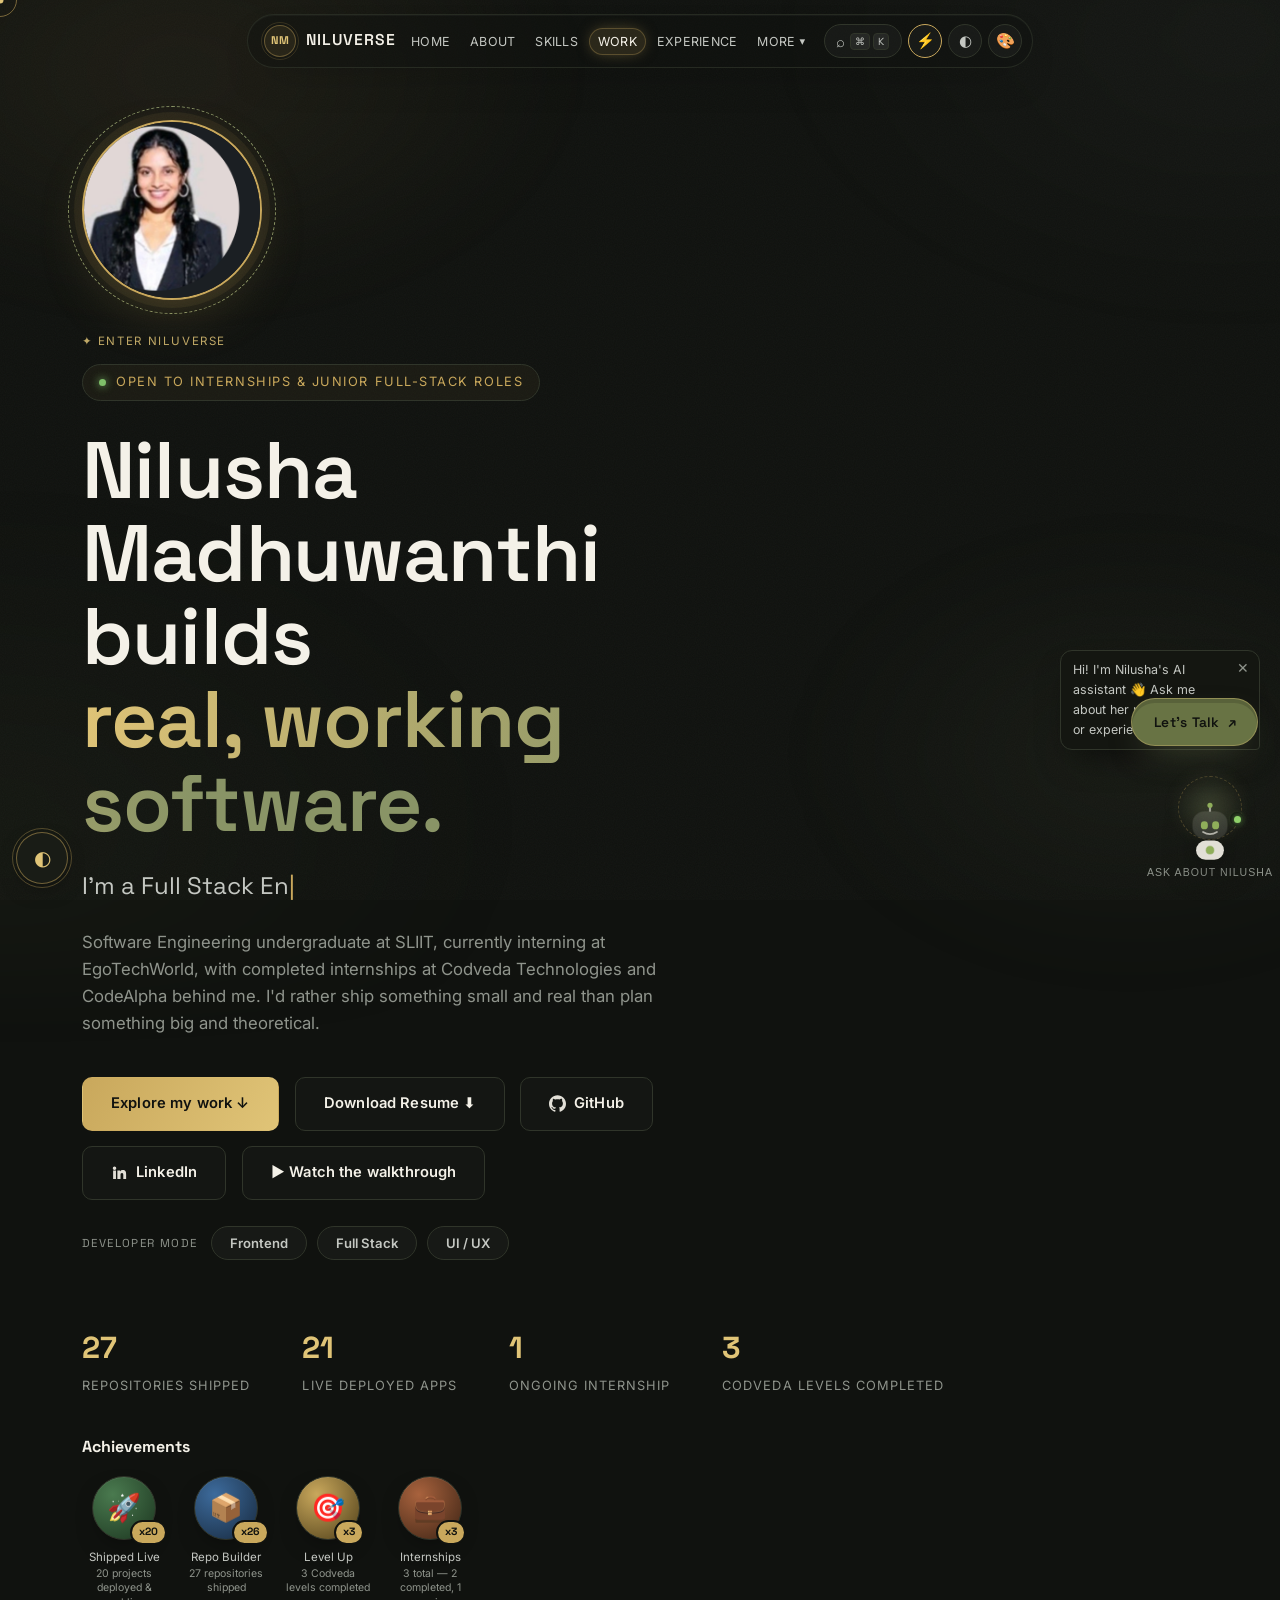
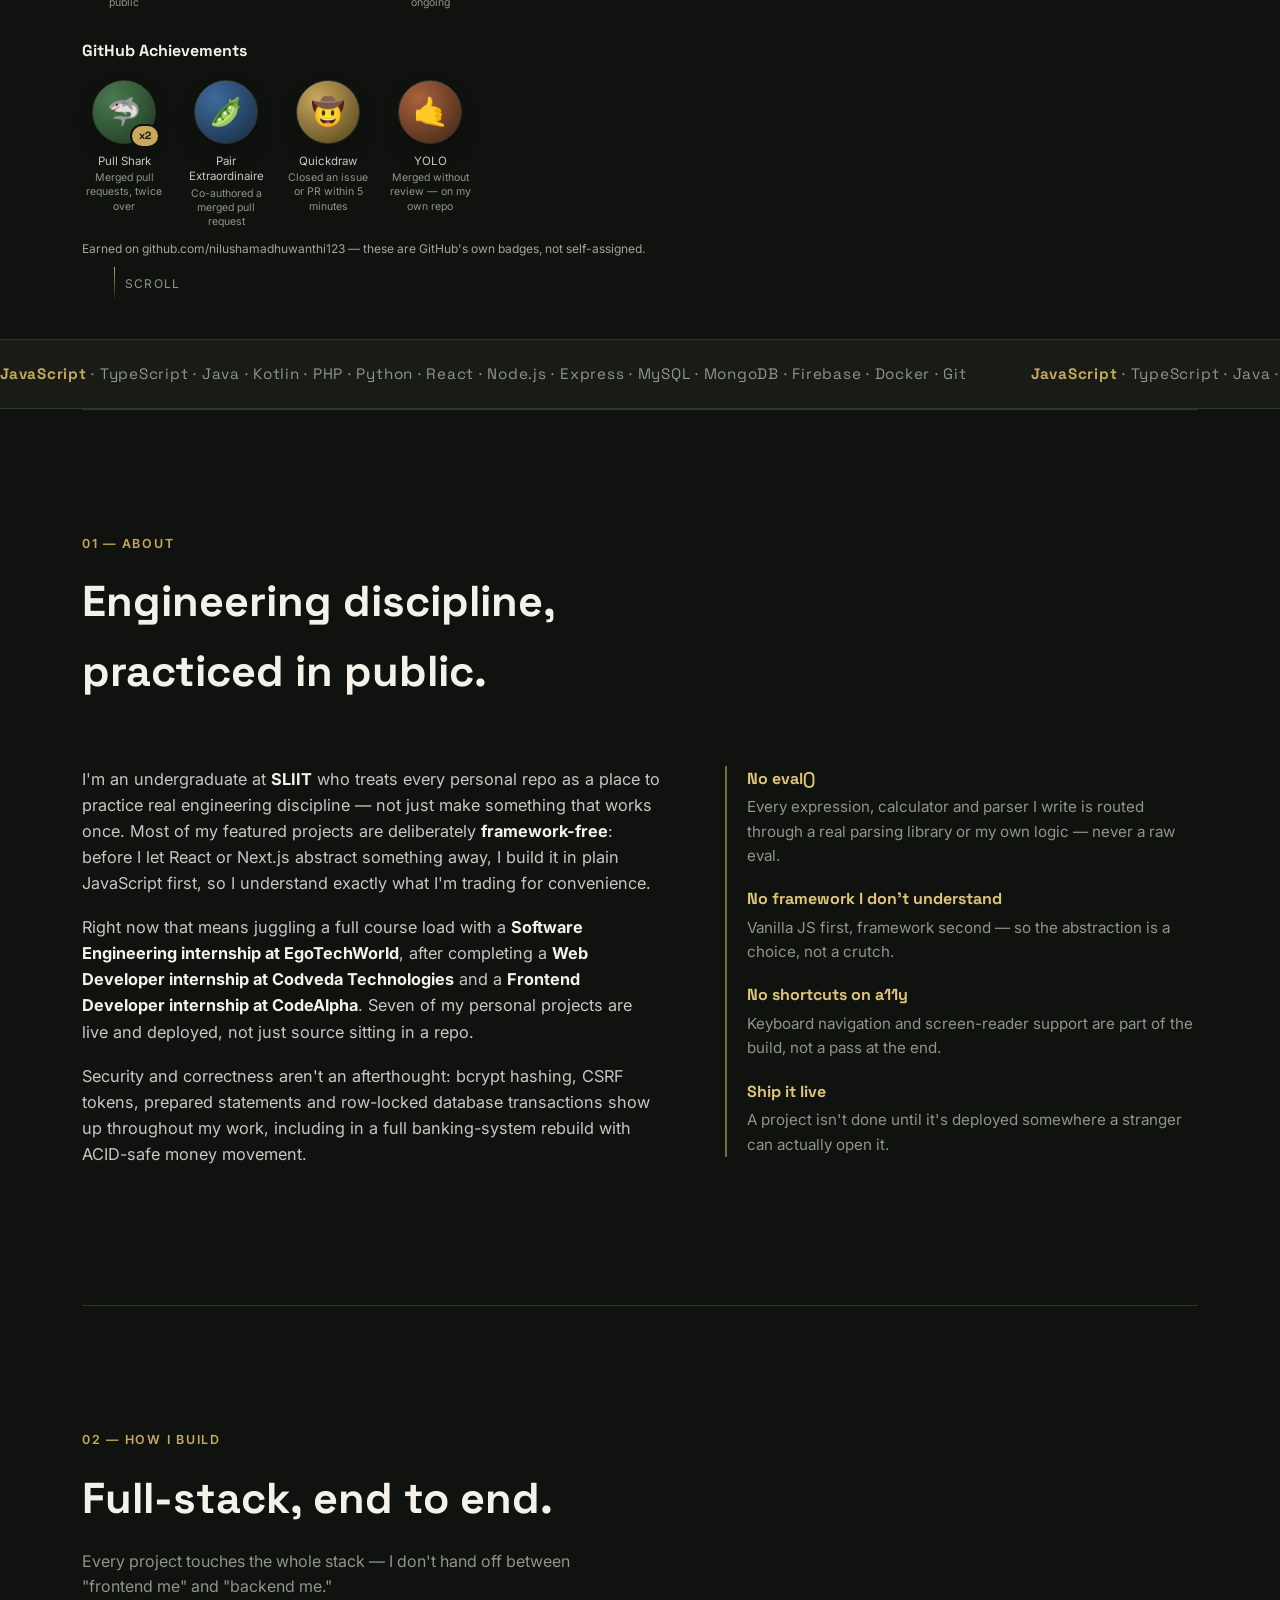
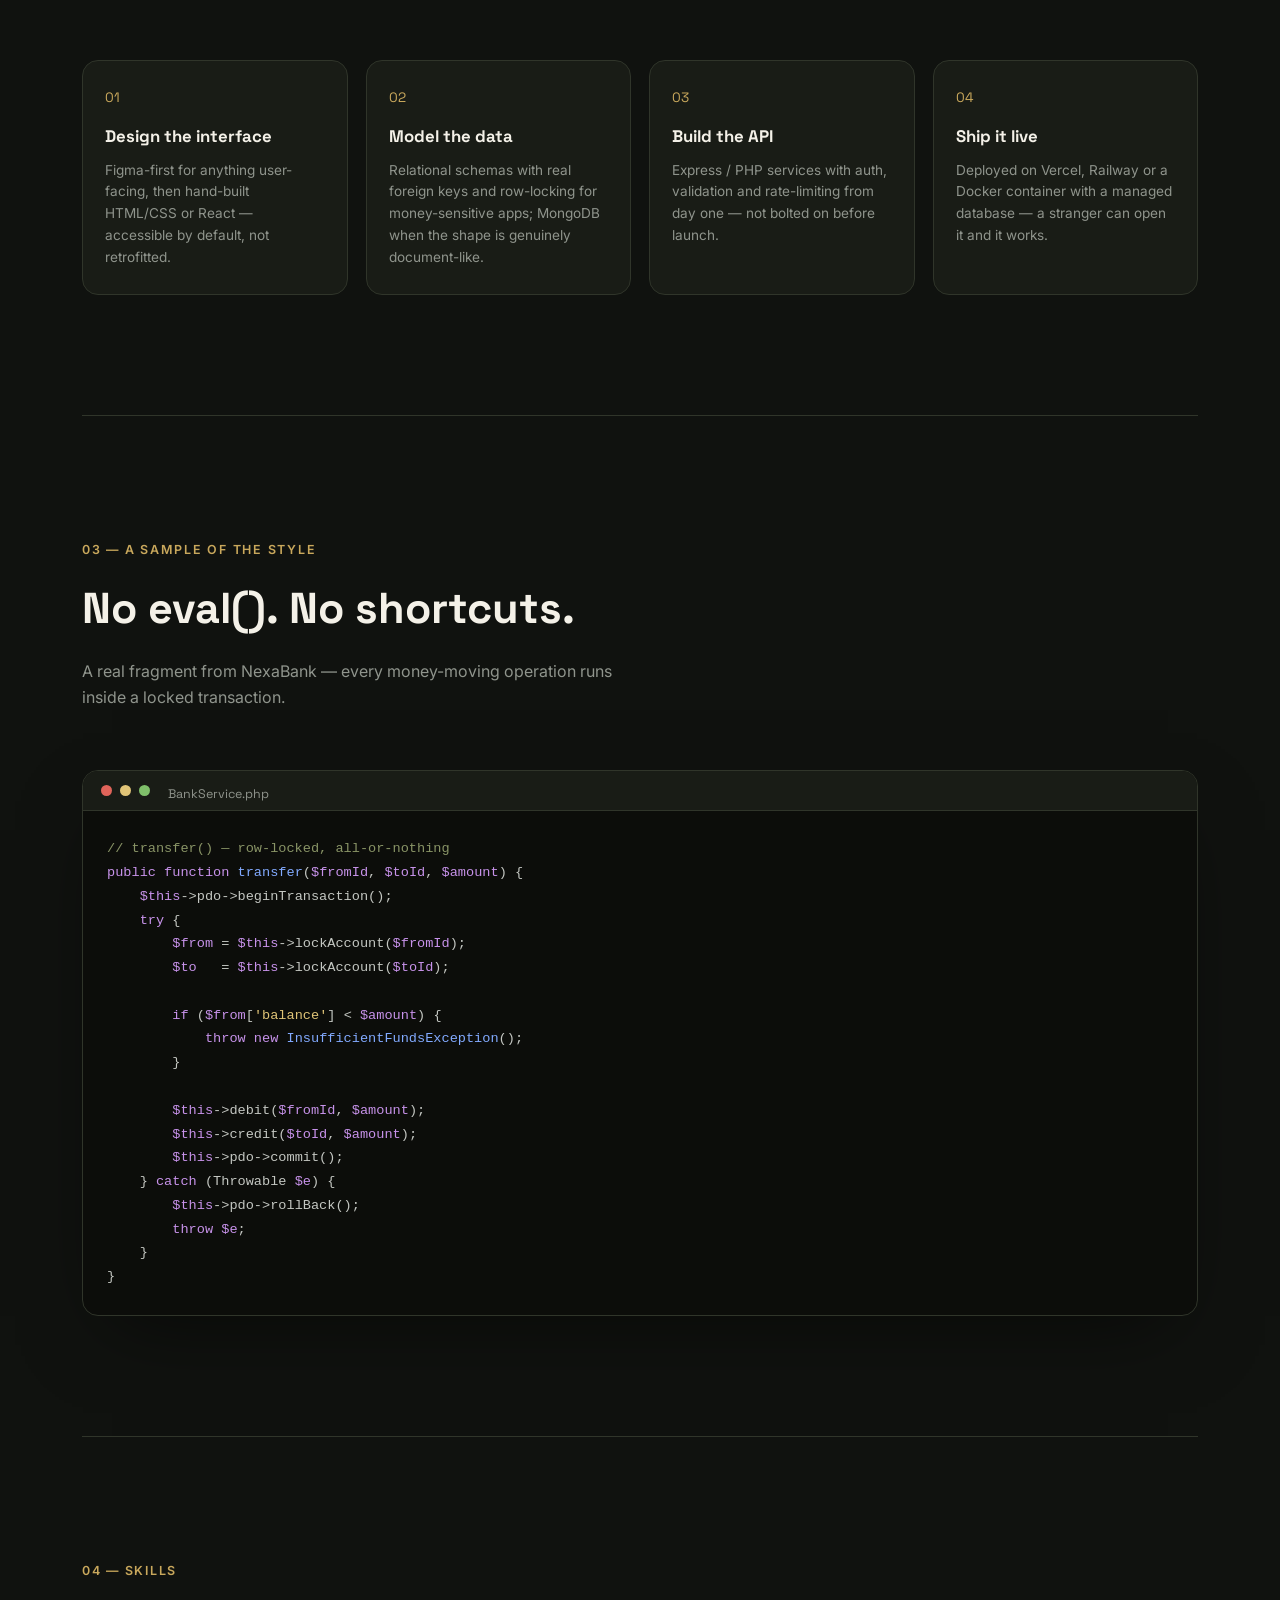
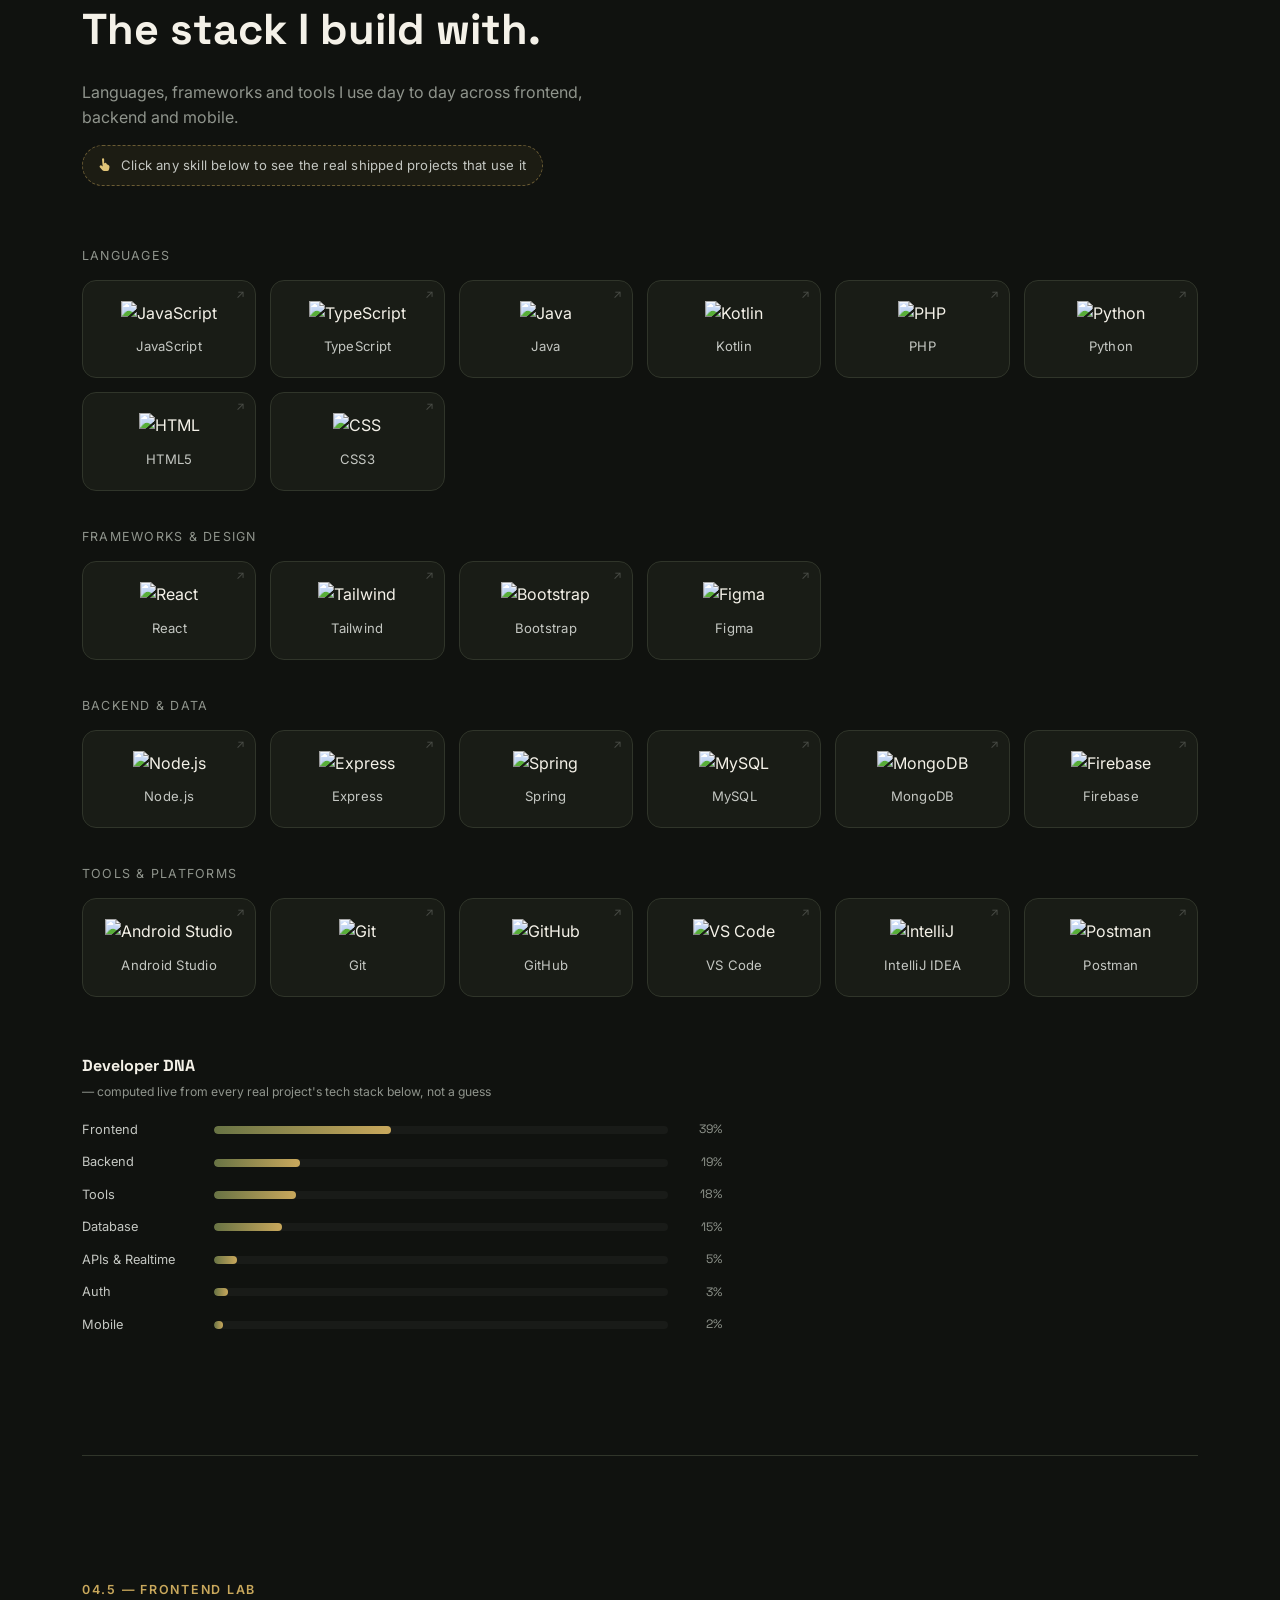
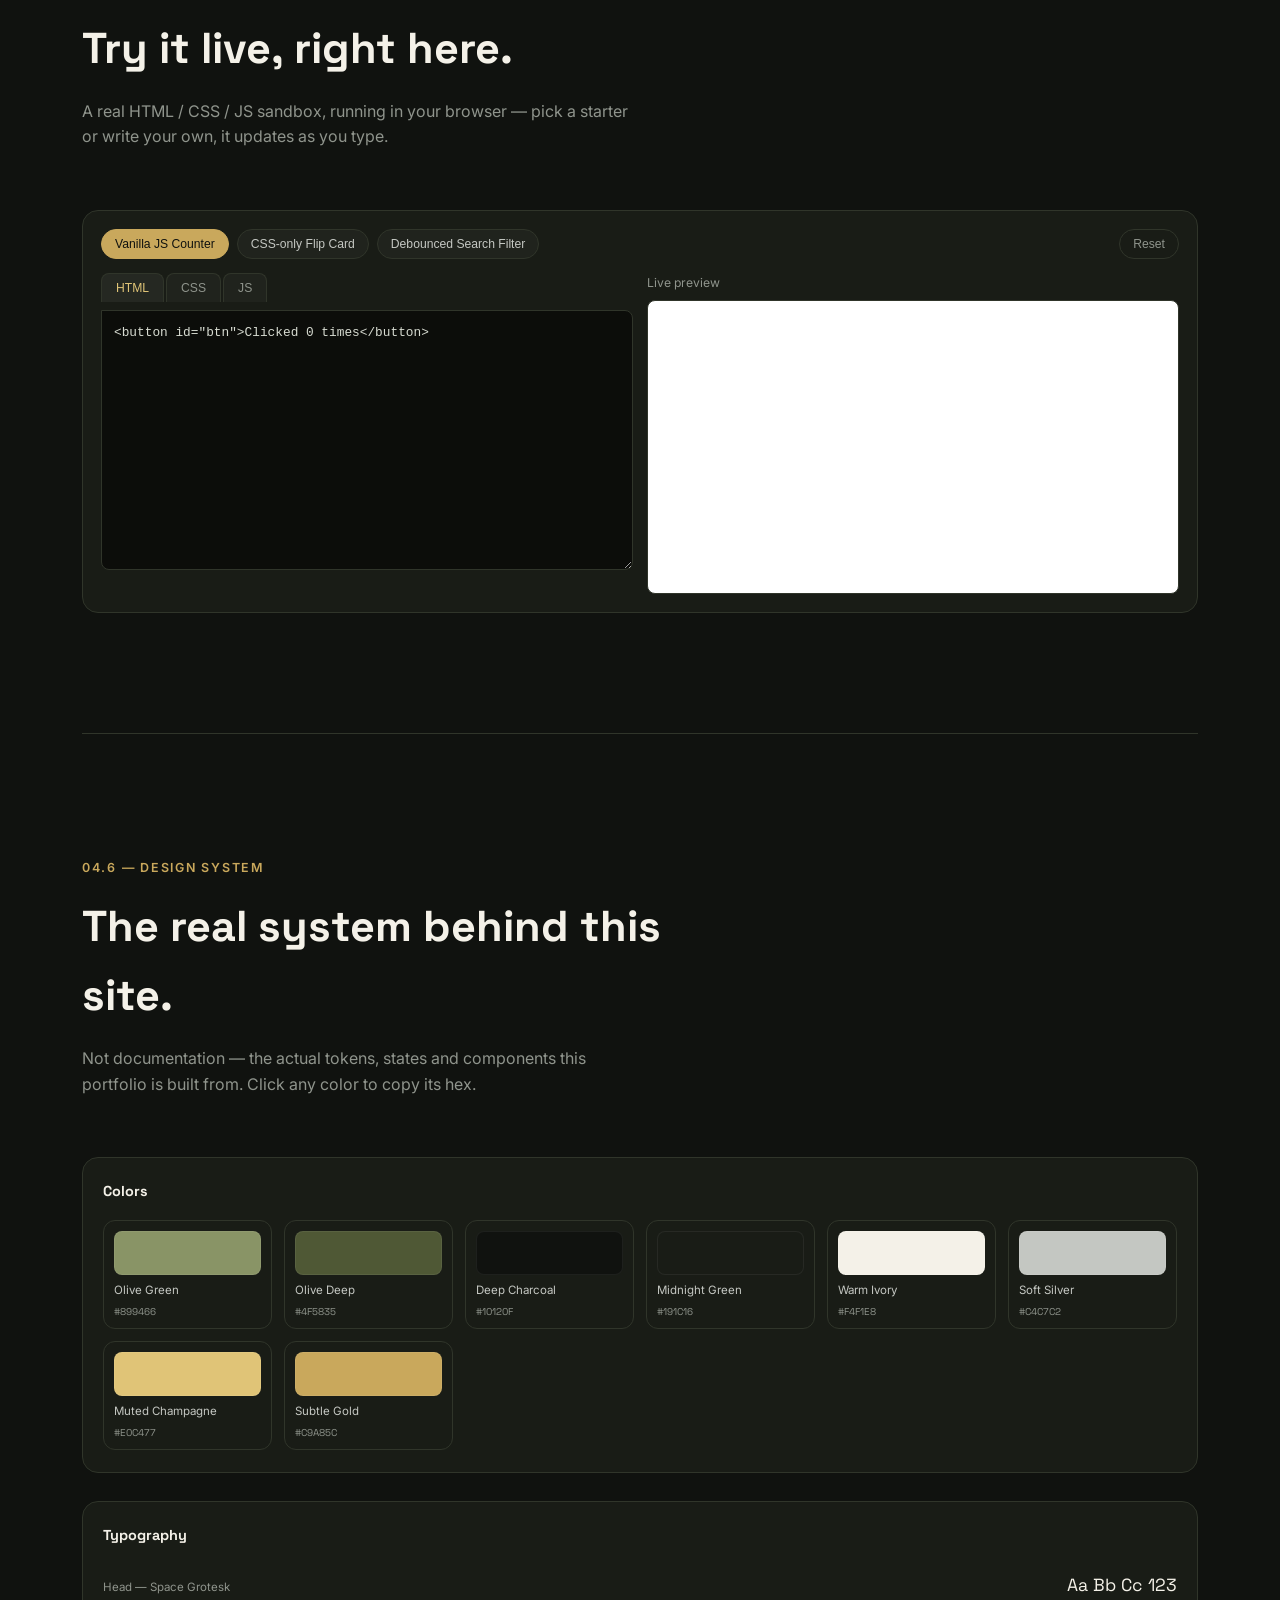
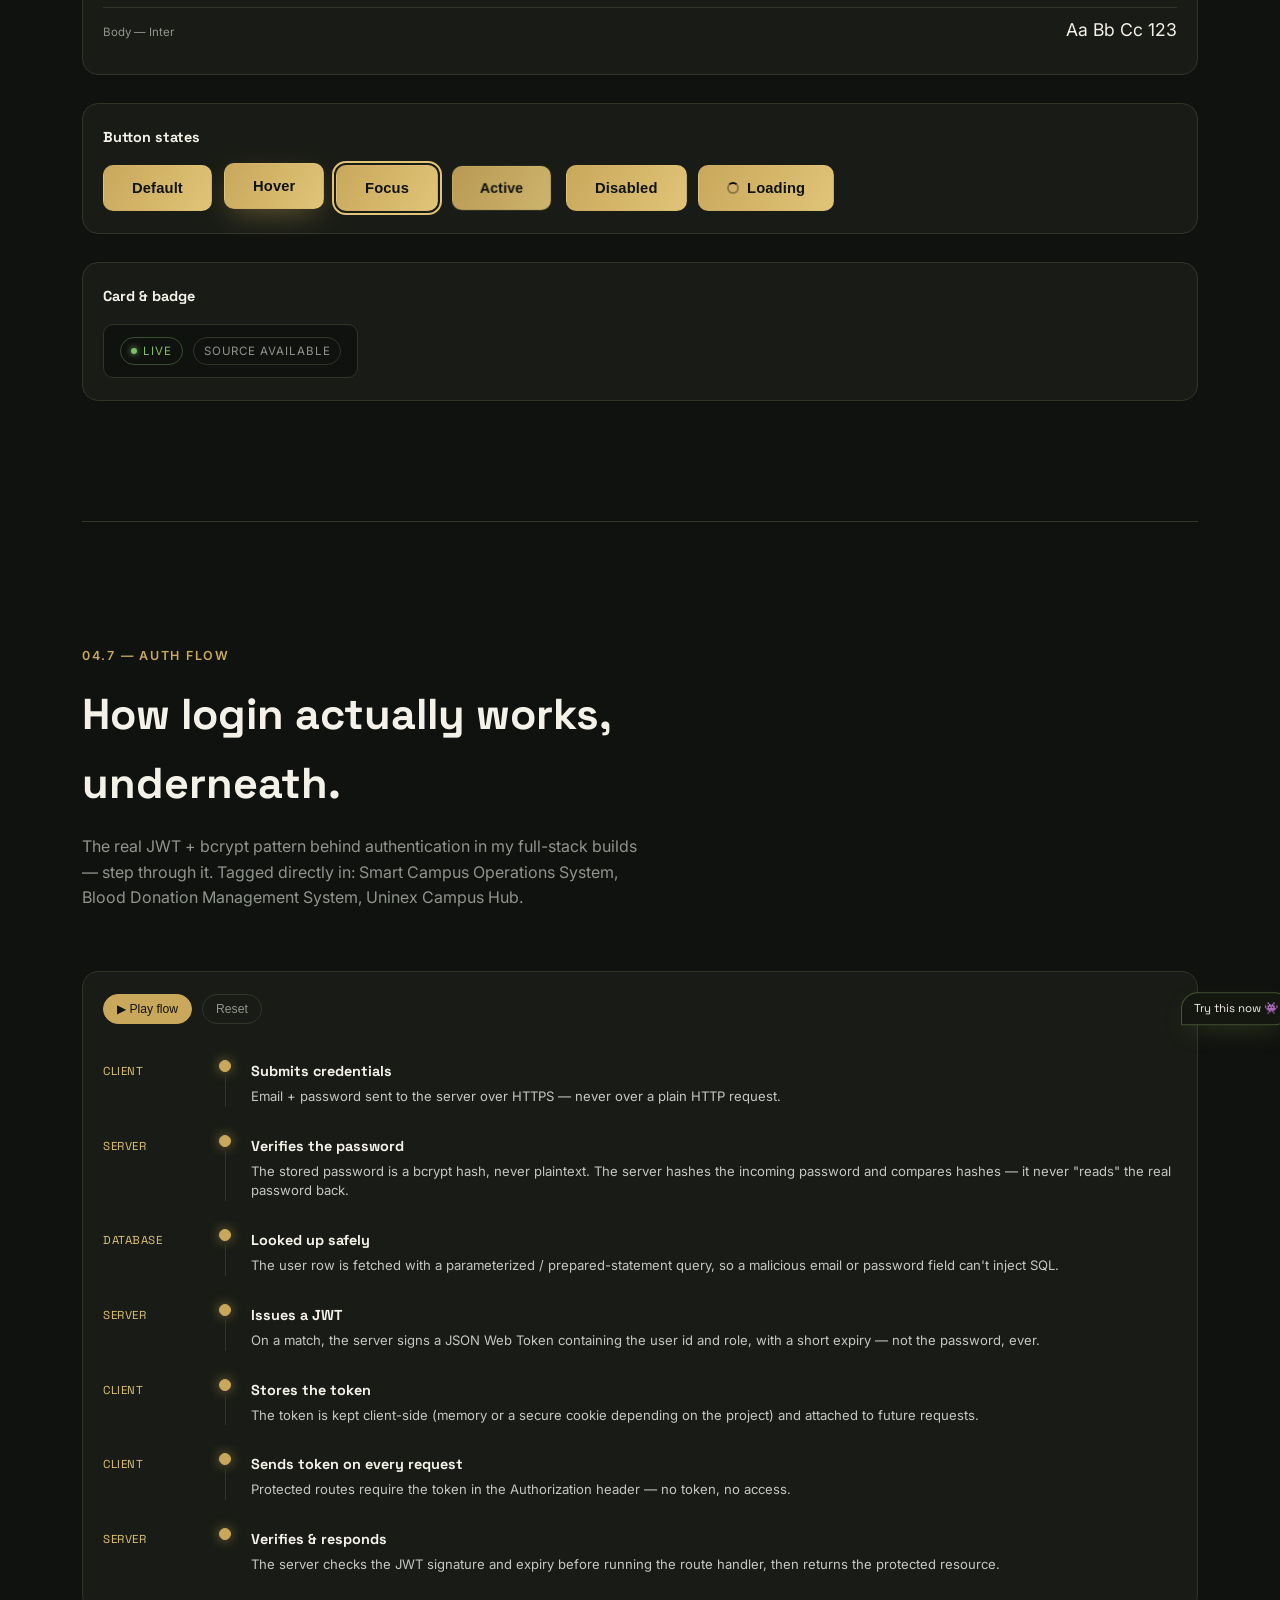
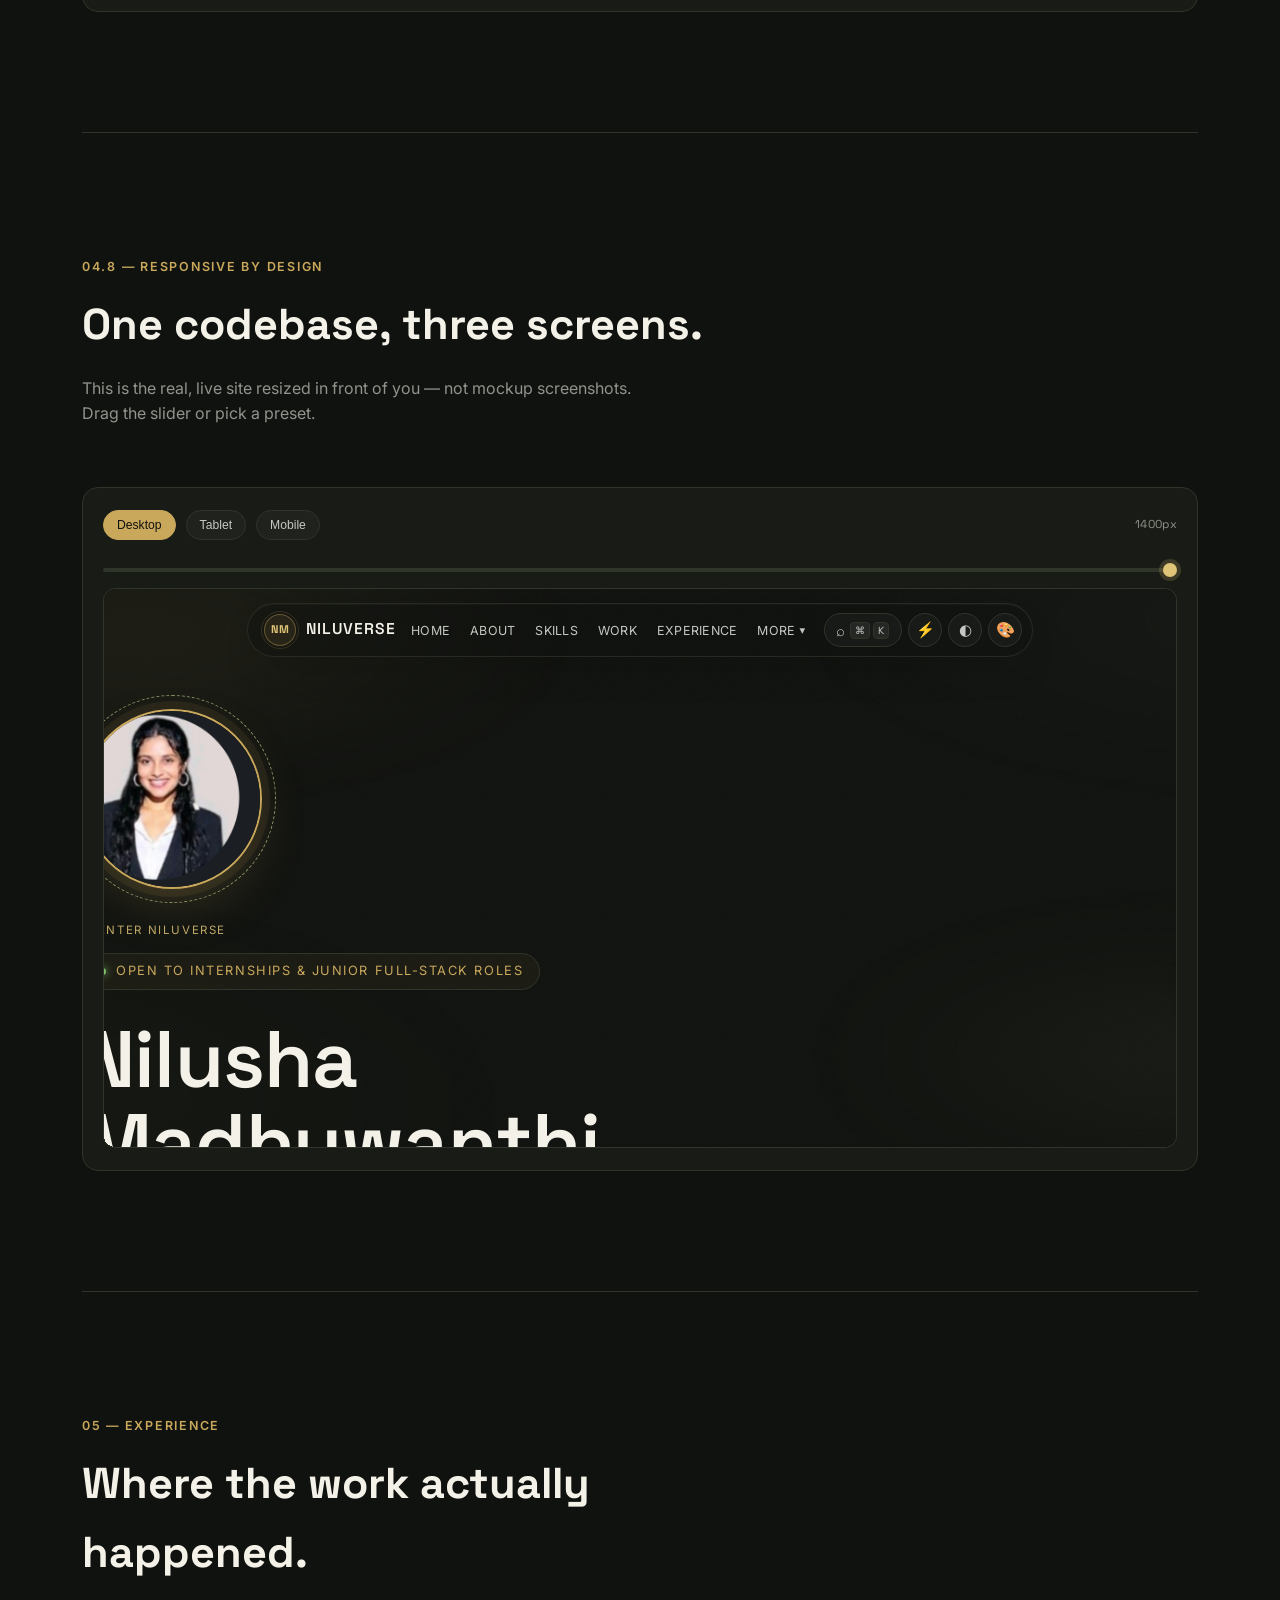
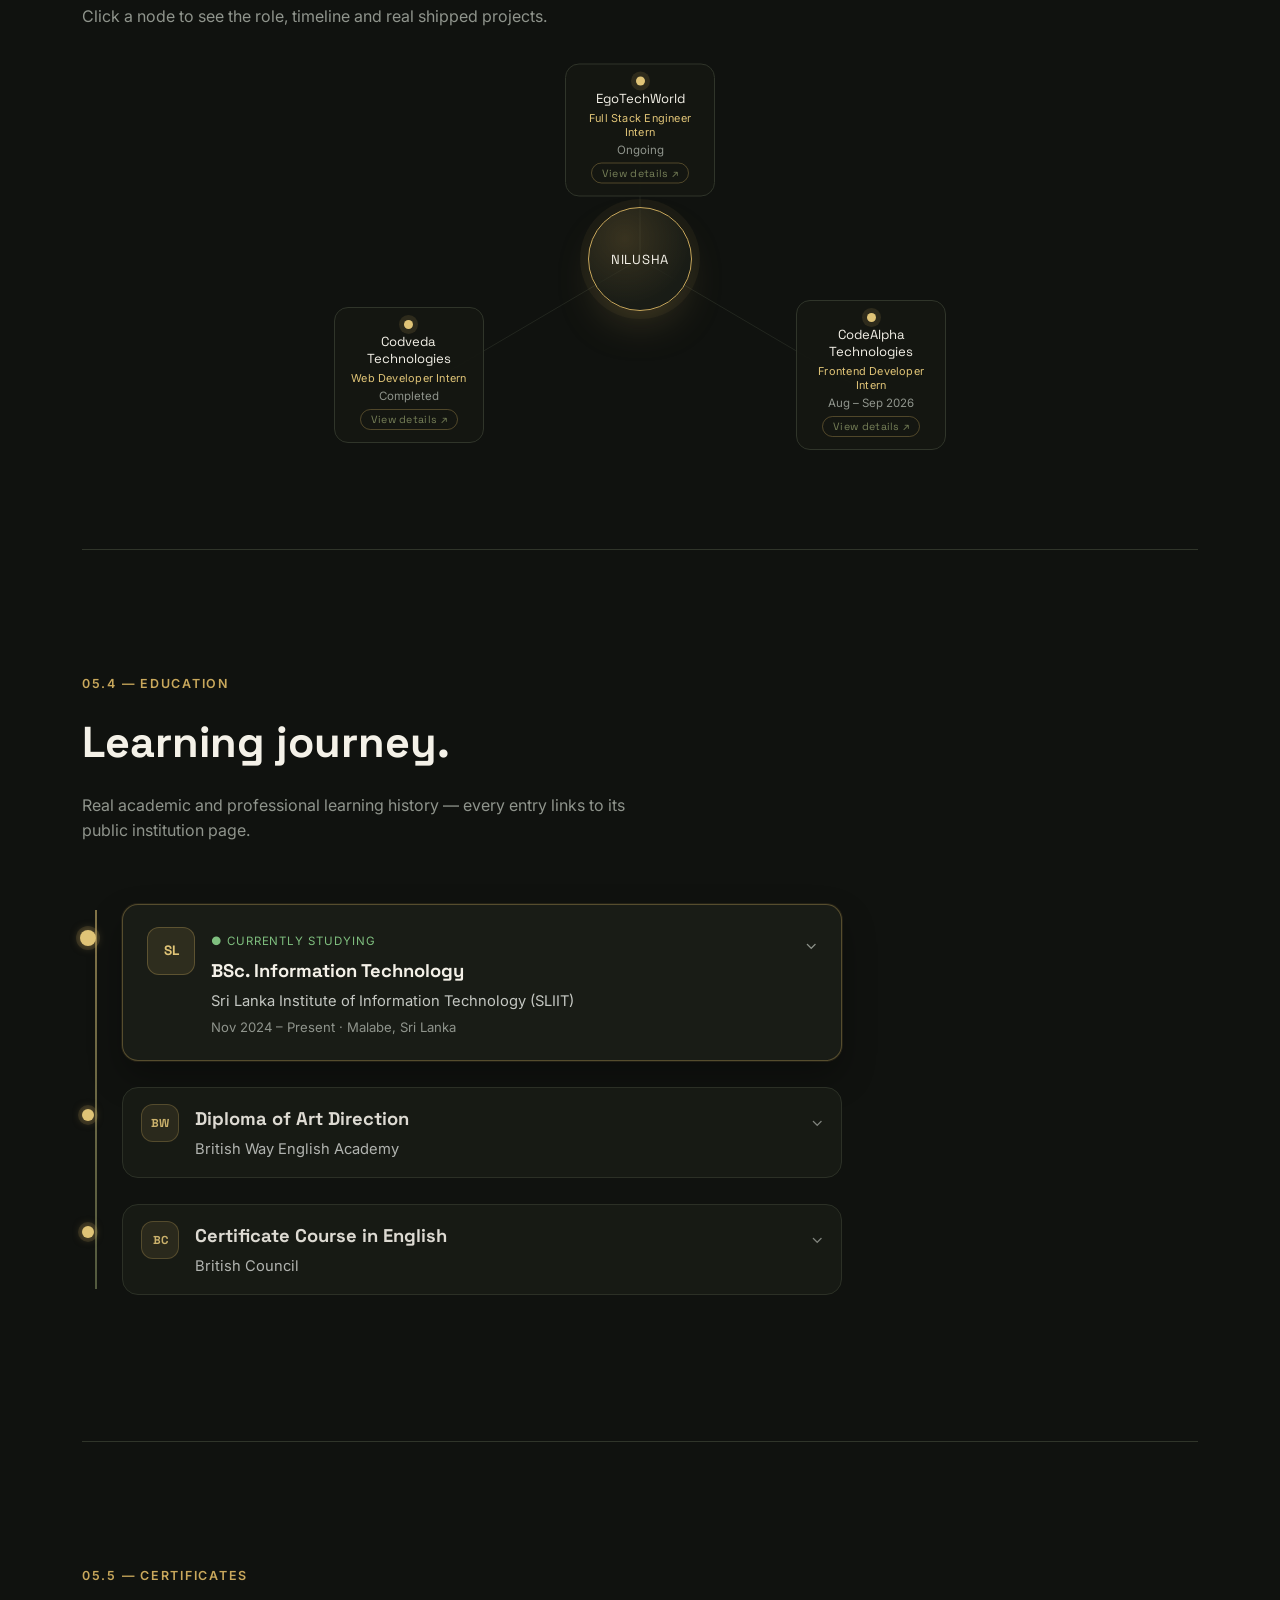
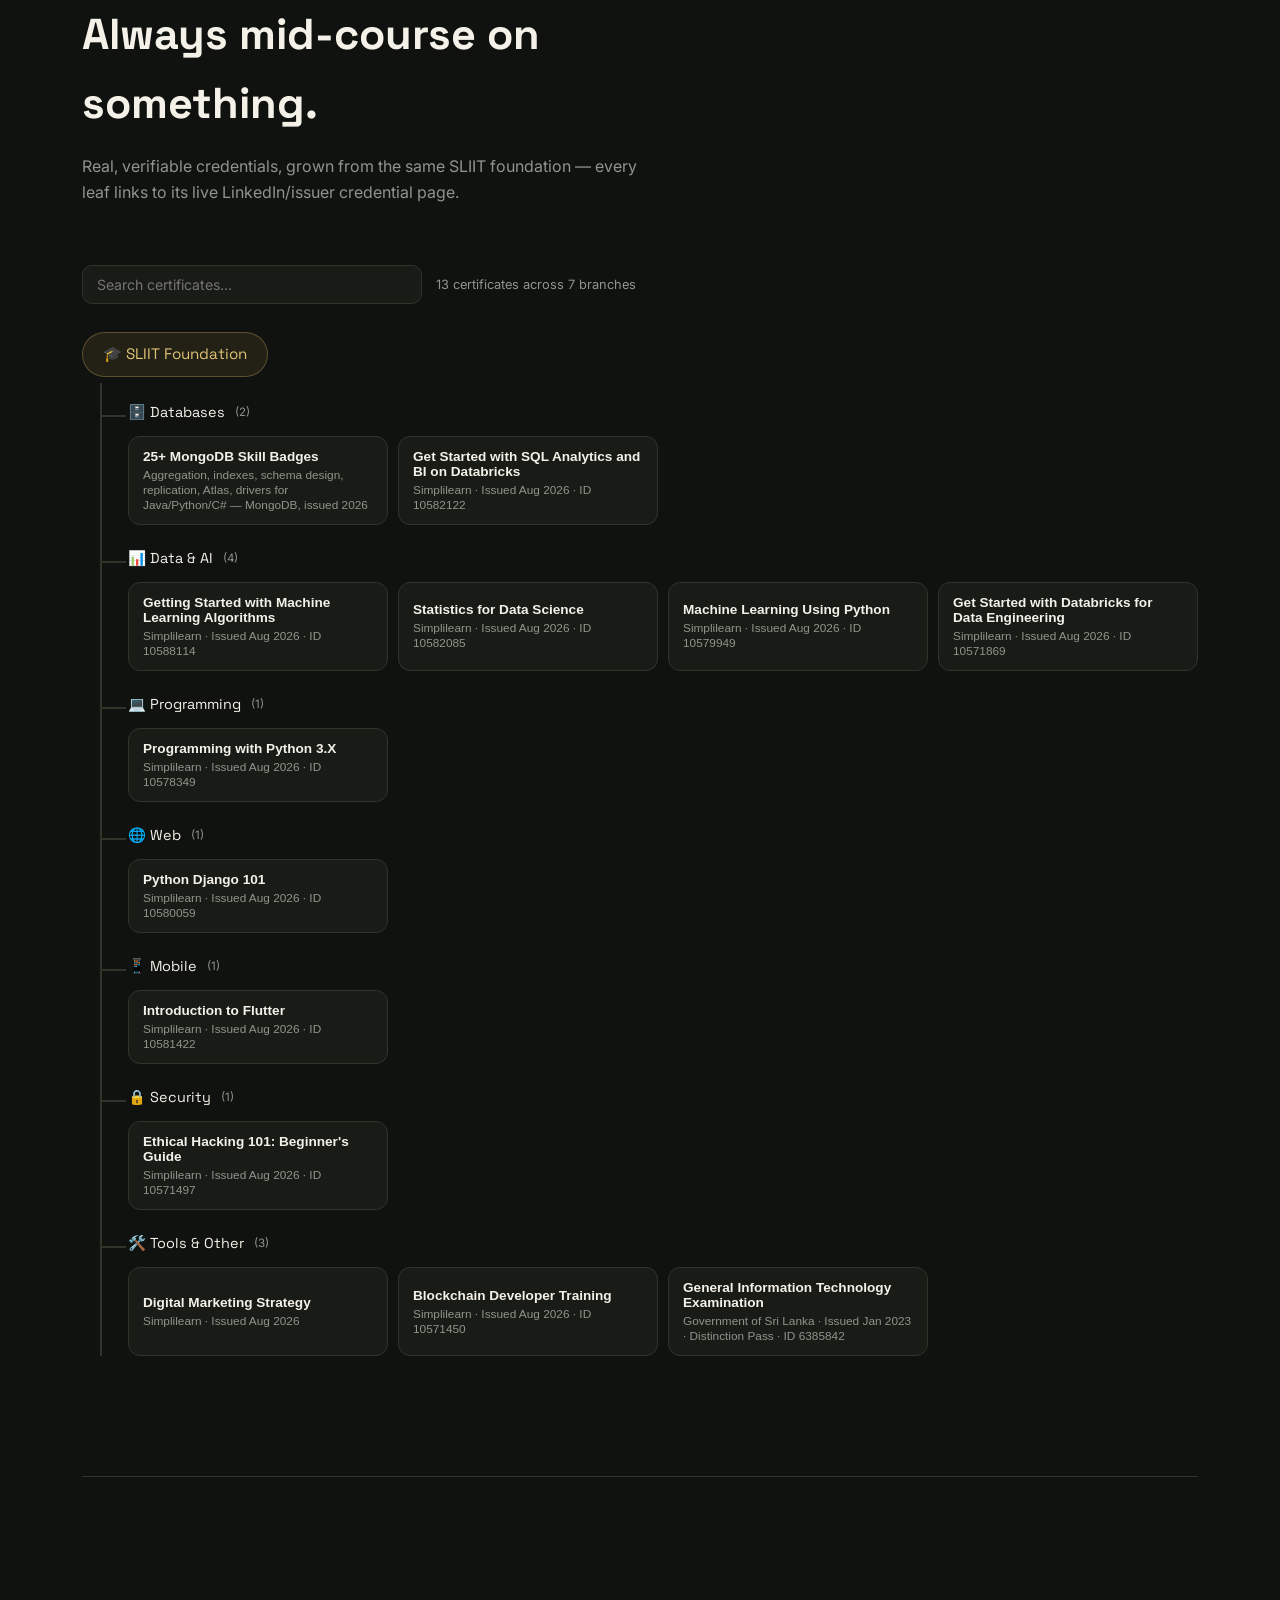
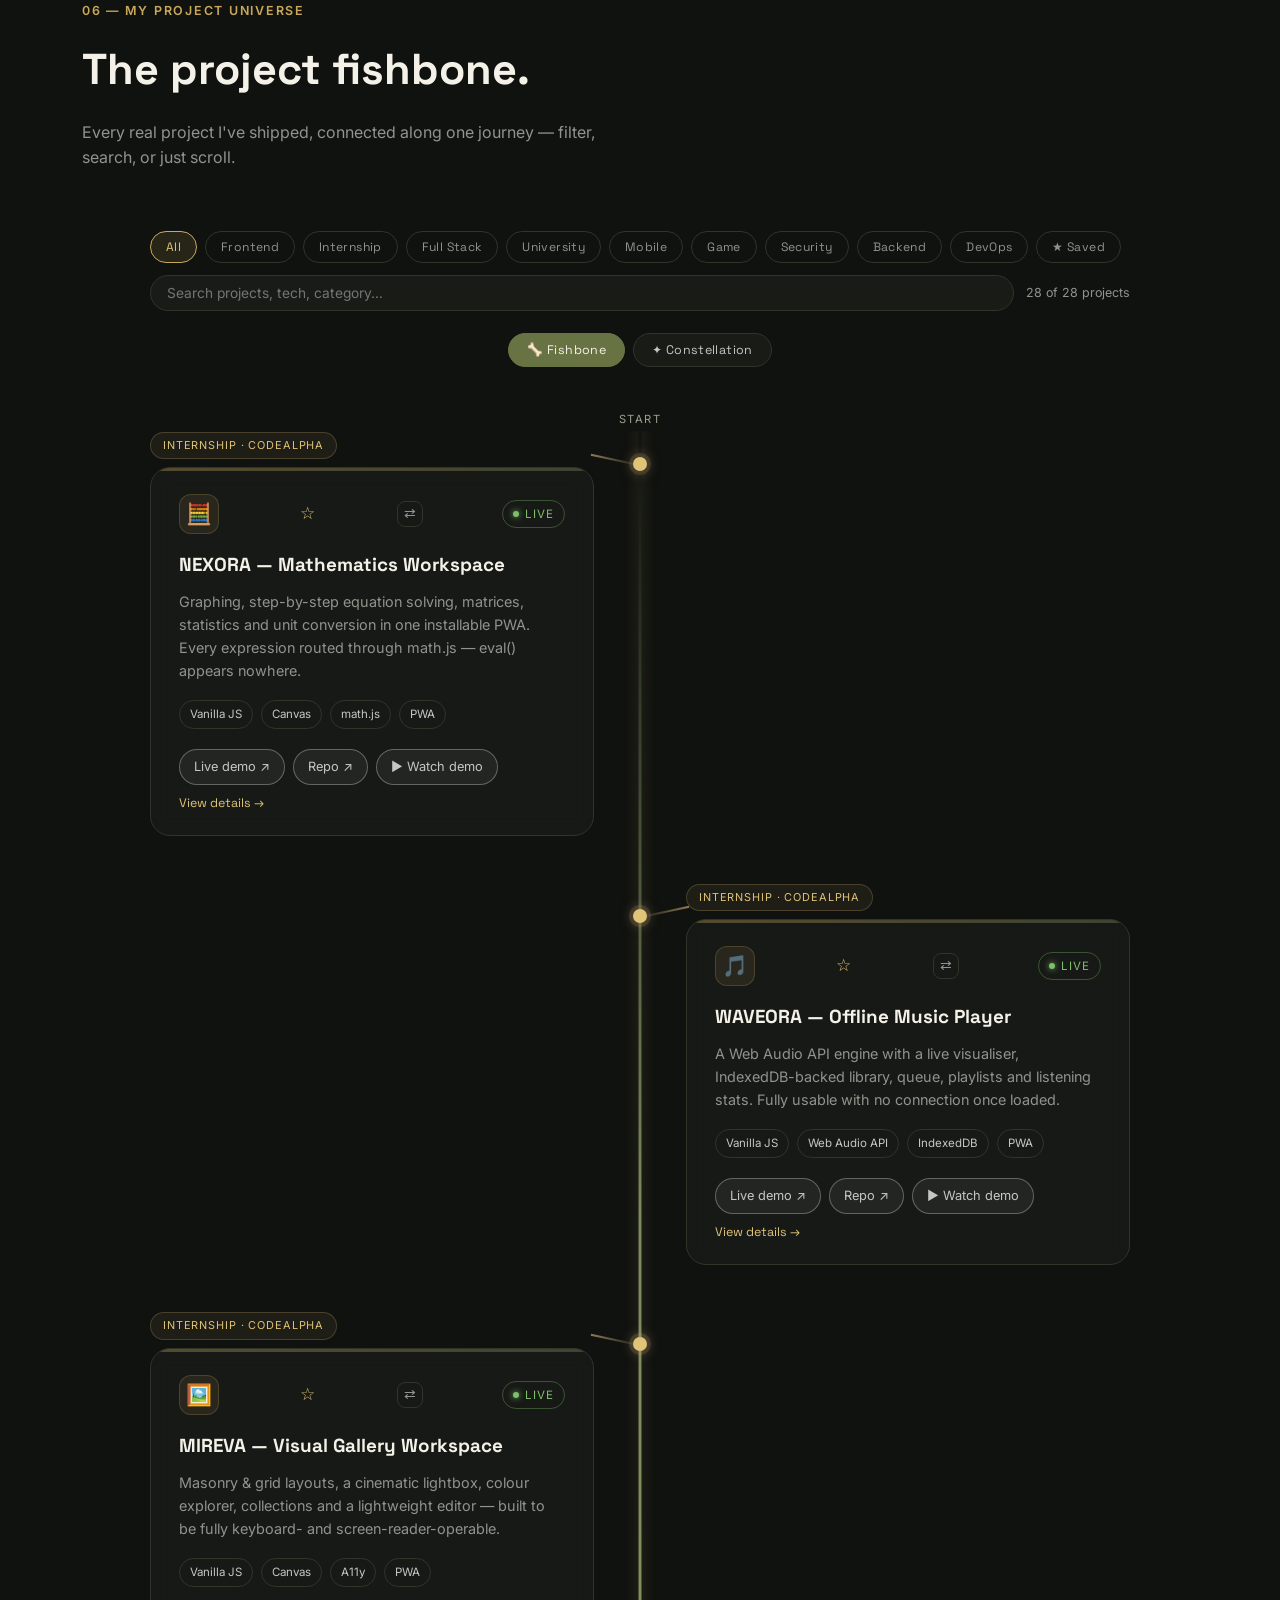
==== commit f9be6dd3: "content: add the CodeAlpha credentials and mark Codveda completed The Experience constellation now s" ====
--- a/index.html
+++ b/index.html
@@ -12,7 +12,7 @@
 <meta property="og:type" content="website" />
 <meta property="og:site_name" content="NILUVERSE" />
 <meta property="og:title" content="Nilusha Madhuwanthi — Full-Stack Engineer" />
-<meta property="og:description" content="Software Engineering undergraduate at SLIIT, full-stack developer, 9 live shipped projects. Currently interning at EgoTechWorld and Codveda Technologies." />
+<meta property="og:description" content="Software Engineering undergraduate at SLIIT, full-stack developer, 9 live shipped projects. Currently interning at EgoTechWorld, after completing internships at Codveda Technologies and CodeAlpha." />
 <meta property="og:url" content="https://nilusha-madhuwanthi-portpolio.vercel.app/" />
 <meta property="og:image" content="https://nilusha-madhuwanthi-portpolio.vercel.app/assets/profile.jpg" />
 
@@ -72,11 +72,11 @@
     <button class="recruiter-close" id="recruiter-close" aria-label="Close">✕</button>
     <span class="recruiter-tag">⚡ 60-second view</span>
     <h2>Nilusha Madhuwanthi</h2>
-    <p class="recruiter-role">Full Stack Engineer Intern @ EgoTechWorld · Web Developer Intern @ Codveda Technologies</p>
-    <p class="recruiter-sub">BSc (Hons) IT undergraduate at SLIIT, running two internships at once — 21 live deployed apps, not just source sitting in a repo.</p>
+    <p class="recruiter-role">Full Stack Engineer Intern @ EgoTechWorld · formerly Codveda Technologies &amp; CodeAlpha</p>
+    <p class="recruiter-sub">BSc (Hons) IT undergraduate at SLIIT, three internships in — two completed, one running — and 21 live deployed apps, not just source sitting in a repo.</p>
     <div class="recruiter-stats">
       <div><b>21</b><span>Live projects</span></div>
-      <div><b>2</b><span>Active internships</span></div>
+      <div><b>1</b><span>Active internship</span></div>
       <div><b>25+</b><span>Certifications</span></div>
     </div>
     <div class="recruiter-skills">
@@ -210,8 +210,8 @@
     <div class="eyebrow"><span class="dot"></span> Open to internships &amp; junior full-stack roles</div>
     <h1>Nilusha Madhuwanthi builds<br/><span class="accent">real, working software.</span></h1>
     <div class="hero-role">I'm a <span id="role-text"></span><span class="cursor">|</span></div>
-    <p class="lede">Software Engineering undergraduate at SLIIT, currently running two internships at once —
-      EgoTechWorld and Codveda Technologies. I'd rather ship something small and real than plan something big and theoretical.</p>
+    <p class="lede">Software Engineering undergraduate at SLIIT, currently interning at EgoTechWorld, with
+      completed internships at Codveda Technologies and CodeAlpha behind me. I'd rather ship something small and real than plan something big and theoretical.</p>
 
     <div class="hero-actions">
       <a href="#work" class="btn btn-primary">Explore my work ↓</a>
@@ -231,7 +231,7 @@
     <div class="hero-stats">
       <div class="stat"><b>27</b><span>Repositories shipped</span></div>
       <div class="stat"><b>21</b><span>Live deployed apps</span></div>
-      <div class="stat"><b>2</b><span>Concurrent internships</span></div>
+      <div class="stat"><b>1</b><span>Ongoing internship</span></div>
       <div class="stat"><b>3</b><span>Codveda levels completed</span></div>
     </div>
 
@@ -255,8 +255,8 @@
         </div>
         <div class="achv-badge" tabindex="0">
           <span class="achv-icon achv-icon-4" aria-hidden="true">💼</span>
-          <span class="achv-count">x2</span>
-          <span class="achv-label">Dual Intern<br/><small>2 concurrent internships</small></span>
+          <span class="achv-count">x3</span>
+          <span class="achv-label">Internships<br/><small>3 total — 2 completed, 1 ongoing</small></span>
         </div>
       </div>
 
@@ -308,7 +308,8 @@
           deliberately <b>framework-free</b>: before I let React or Next.js abstract something away, I build it in
           plain JavaScript first, so I understand exactly what I'm trading for convenience.</p>
         <p>Right now that means juggling a full course load with a <b>Software Engineering internship at
-          EgoTechWorld</b> alongside a <b>Web Developer internship at Codveda Technologies</b>. Seven of my
+          EgoTechWorld</b>, after completing a <b>Web Developer internship at Codveda Technologies</b> and a
+          <b>Frontend Developer internship at CodeAlpha</b>. Seven of my
           personal projects are live and deployed, not just source sitting in a repo.</p>
         <p>Security and correctness aren't an afterthought: bcrypt hashing, CSRF tokens, prepared statements and
           row-locked database transactions show up throughout my work, including in a full banking-system rebuild
@@ -604,14 +605,14 @@
         <span class="const-node-dot"></span>
         <span class="const-node-label">Codveda Technologies</span>
         <span class="const-node-role">Web Developer Intern</span>
-        <span class="const-node-when">Ongoing</span>
+        <span class="const-node-when">Completed</span>
         <span class="const-node-view">View details ↗</span>
       </button>
       <button type="button" class="const-node const-node-3" data-node="codealpha" aria-expanded="false">
         <span class="const-node-dot"></span>
         <span class="const-node-label">CodeAlpha Technologies</span>
         <span class="const-node-role">Frontend Developer Intern</span>
-        <span class="const-node-when">Completed</span>
+        <span class="const-node-when">Aug – Sep 2026</span>
         <span class="const-node-view">View details ↗</span>
       </button>
     </div>
--- a/style.css
+++ b/style.css
@@ -1968,6 +1968,35 @@
   border-radius:999px;
   padding:5px 12px;
 }
+
+/* Credentials: the certificate and the letter, opened straight from the page.
+   A claimed internship and a downloadable certificate are not the same thing
+   to whoever is reading this, so the documents sit with the role. */
+.const-creds{ display:flex; flex-wrap:wrap; align-items:center; gap:8px; margin-top:16px; }
+.const-creds-label{
+  font-family:var(--font-head);
+  font-size:.68rem;
+  letter-spacing:.14em;
+  text-transform:uppercase;
+  color:var(--silver);
+  margin-right:2px;
+}
+.const-cred{
+  font-family:var(--font-head);
+  font-size:.76rem;
+  border:1px solid var(--border);
+  border-radius:999px;
+  padding:6px 13px;
+  color:var(--gold-bright);
+  text-decoration:none;
+  transition:border-color .2s ease, background .2s ease, transform .2s ease;
+}
+.const-cred:hover, .const-cred:focus-visible{
+  border-color:var(--gold);
+  background:rgba(201,168,92,.1);
+  transform:translateY(-1px);
+}
+.const-cred-note{ font-size:.72rem; color:var(--silver); margin:10px 0 0; }
 
 @media (max-width:760px){
   .constellation{
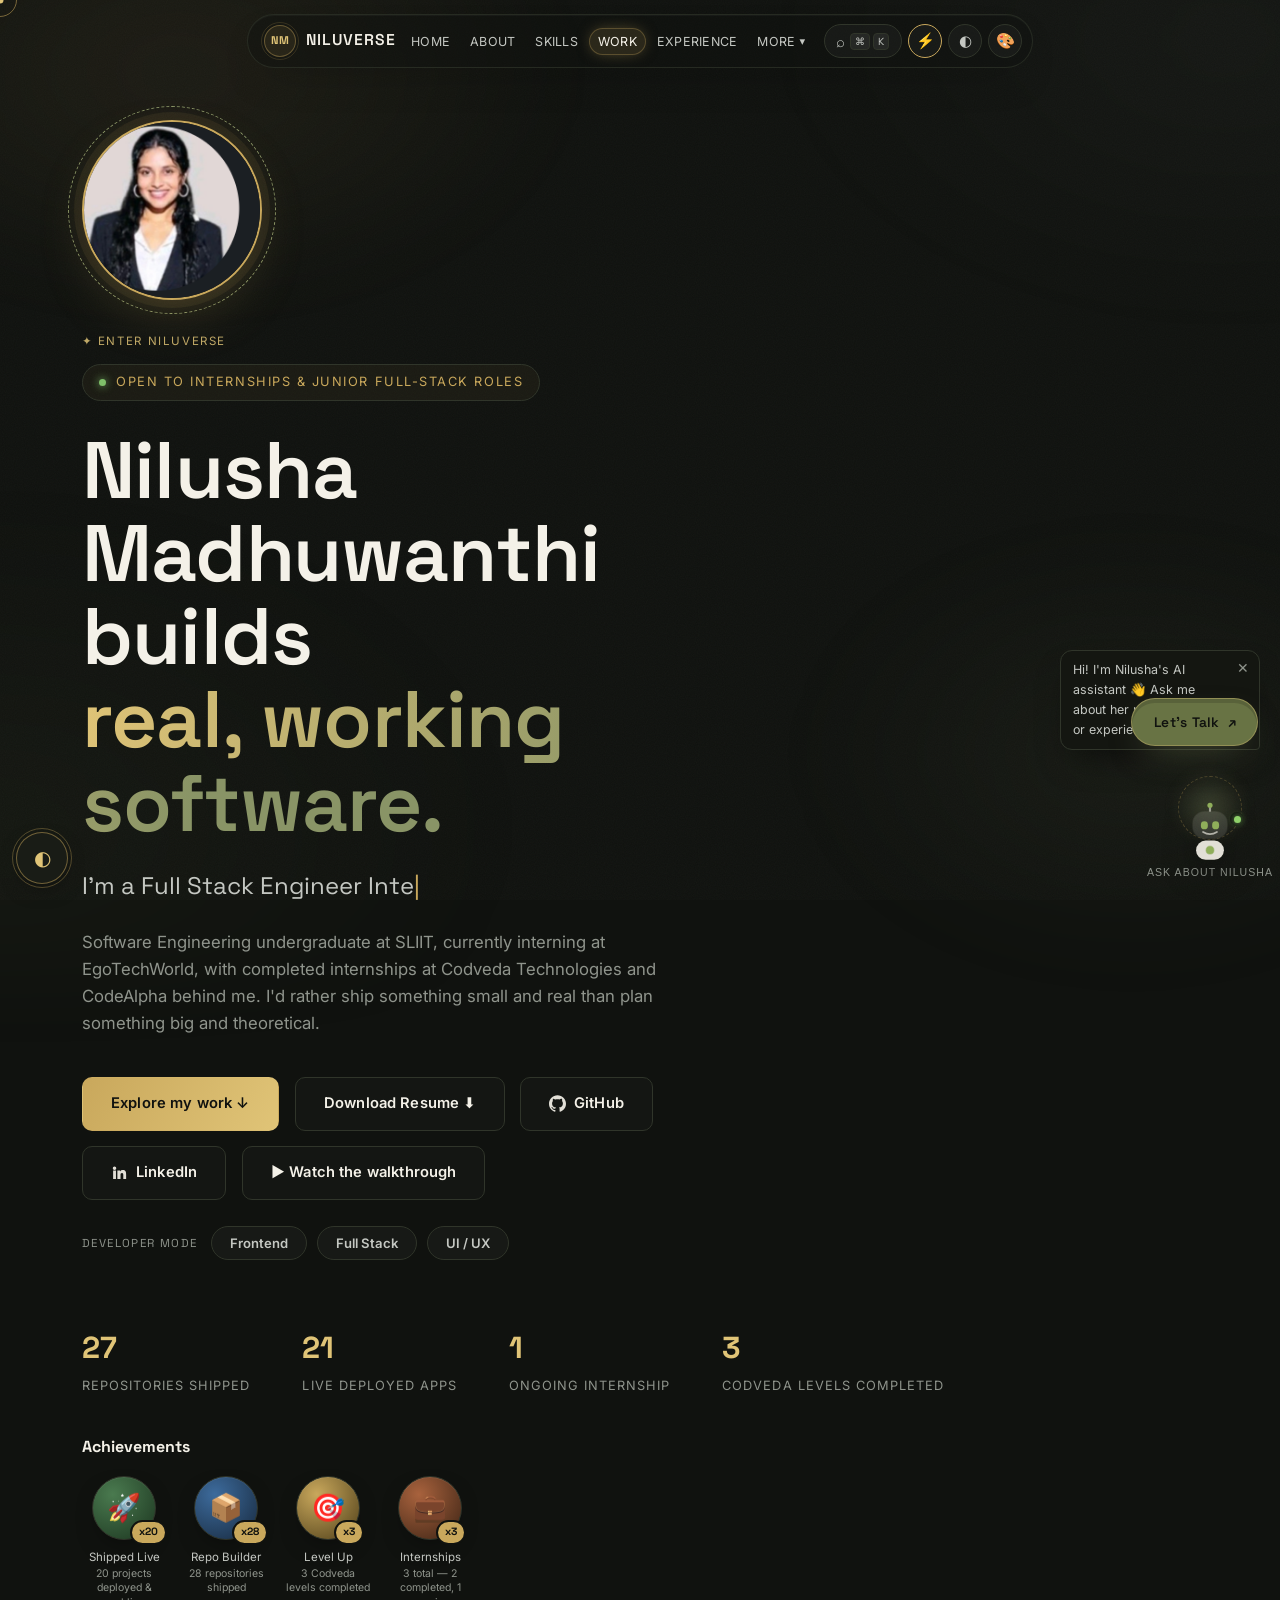
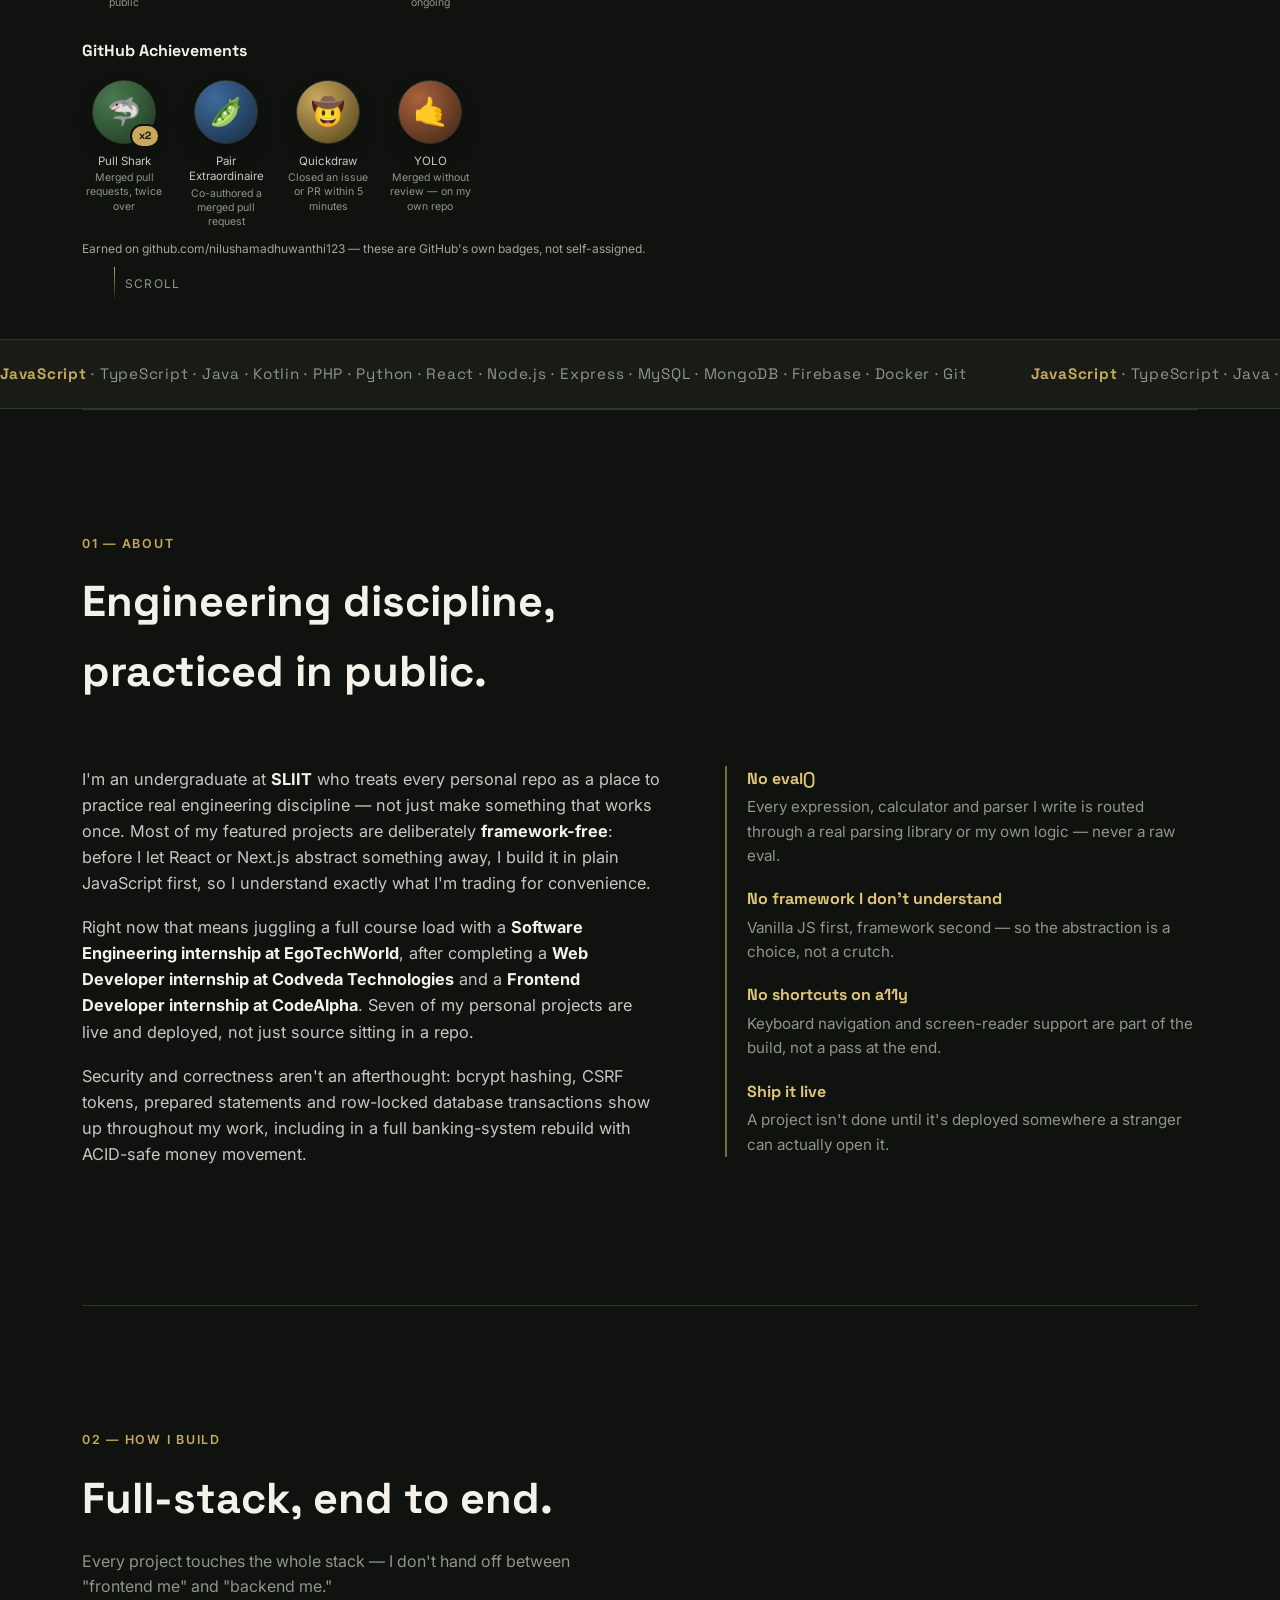
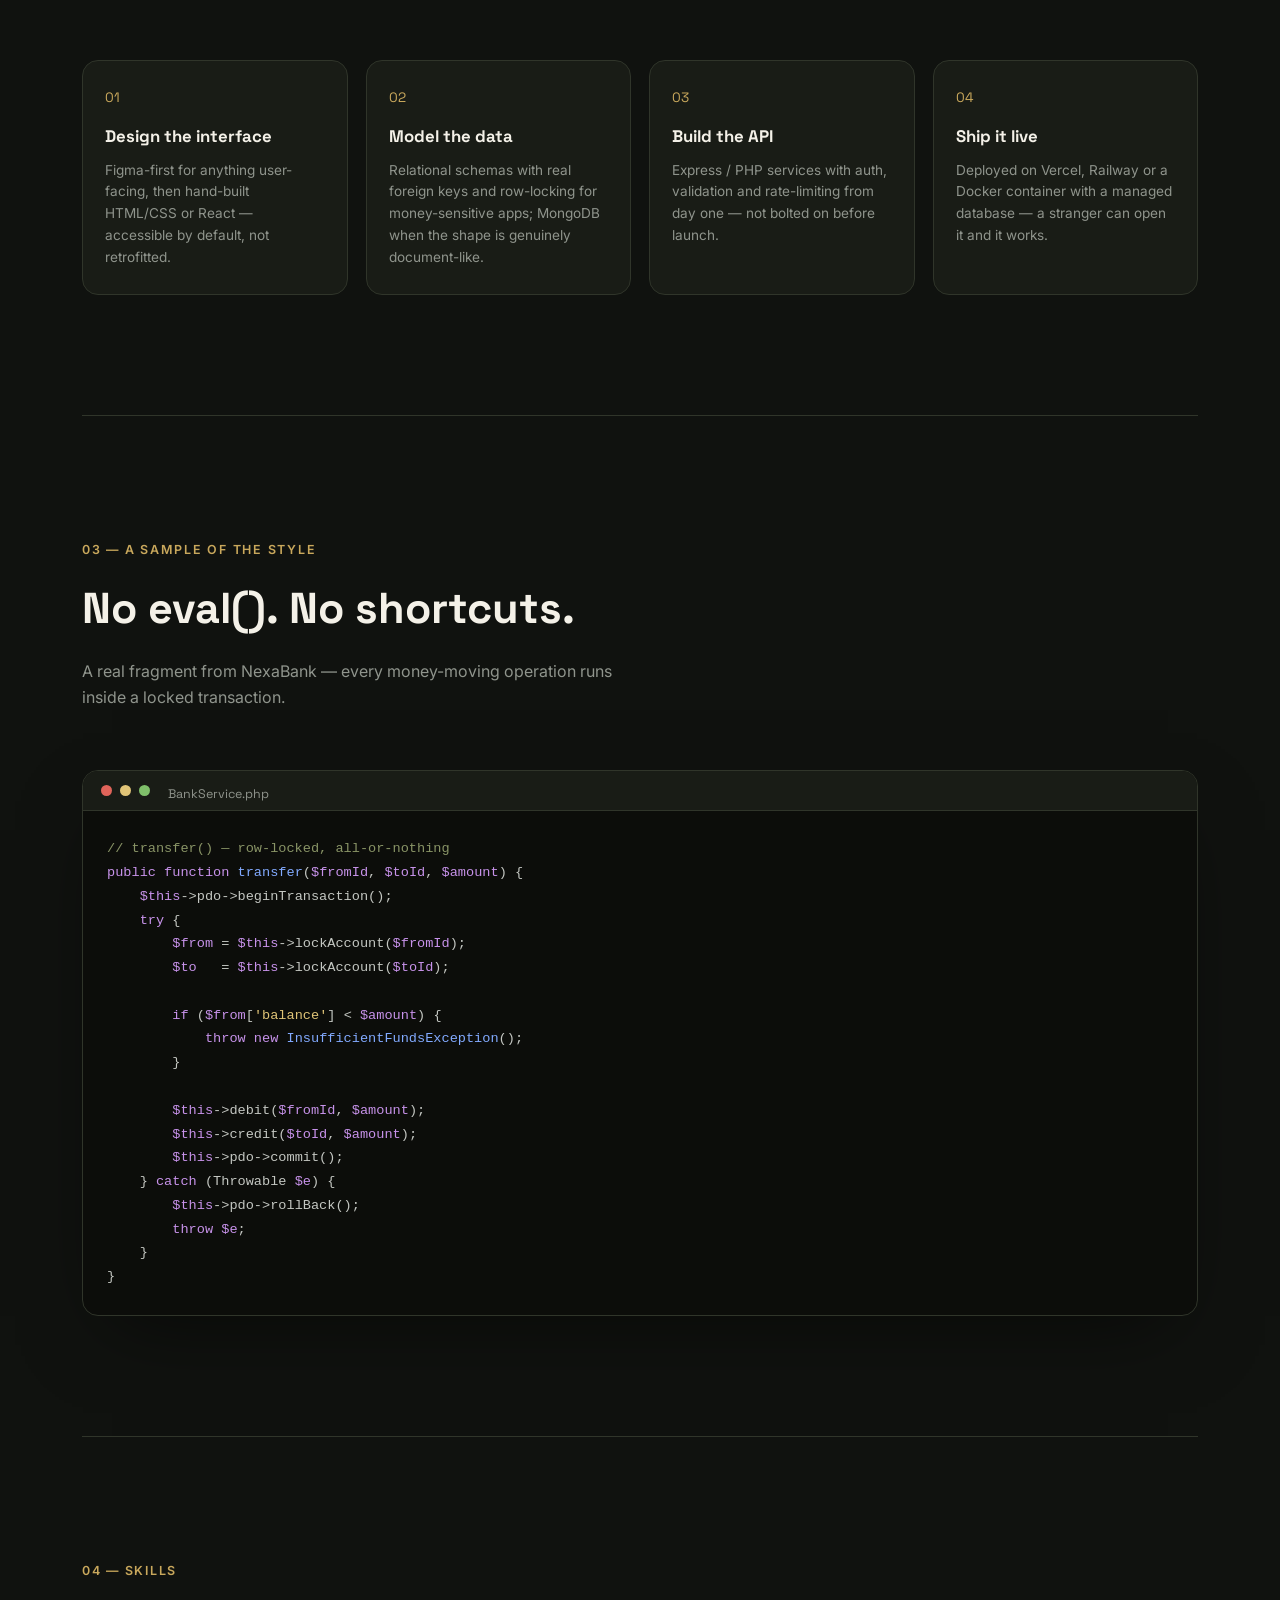
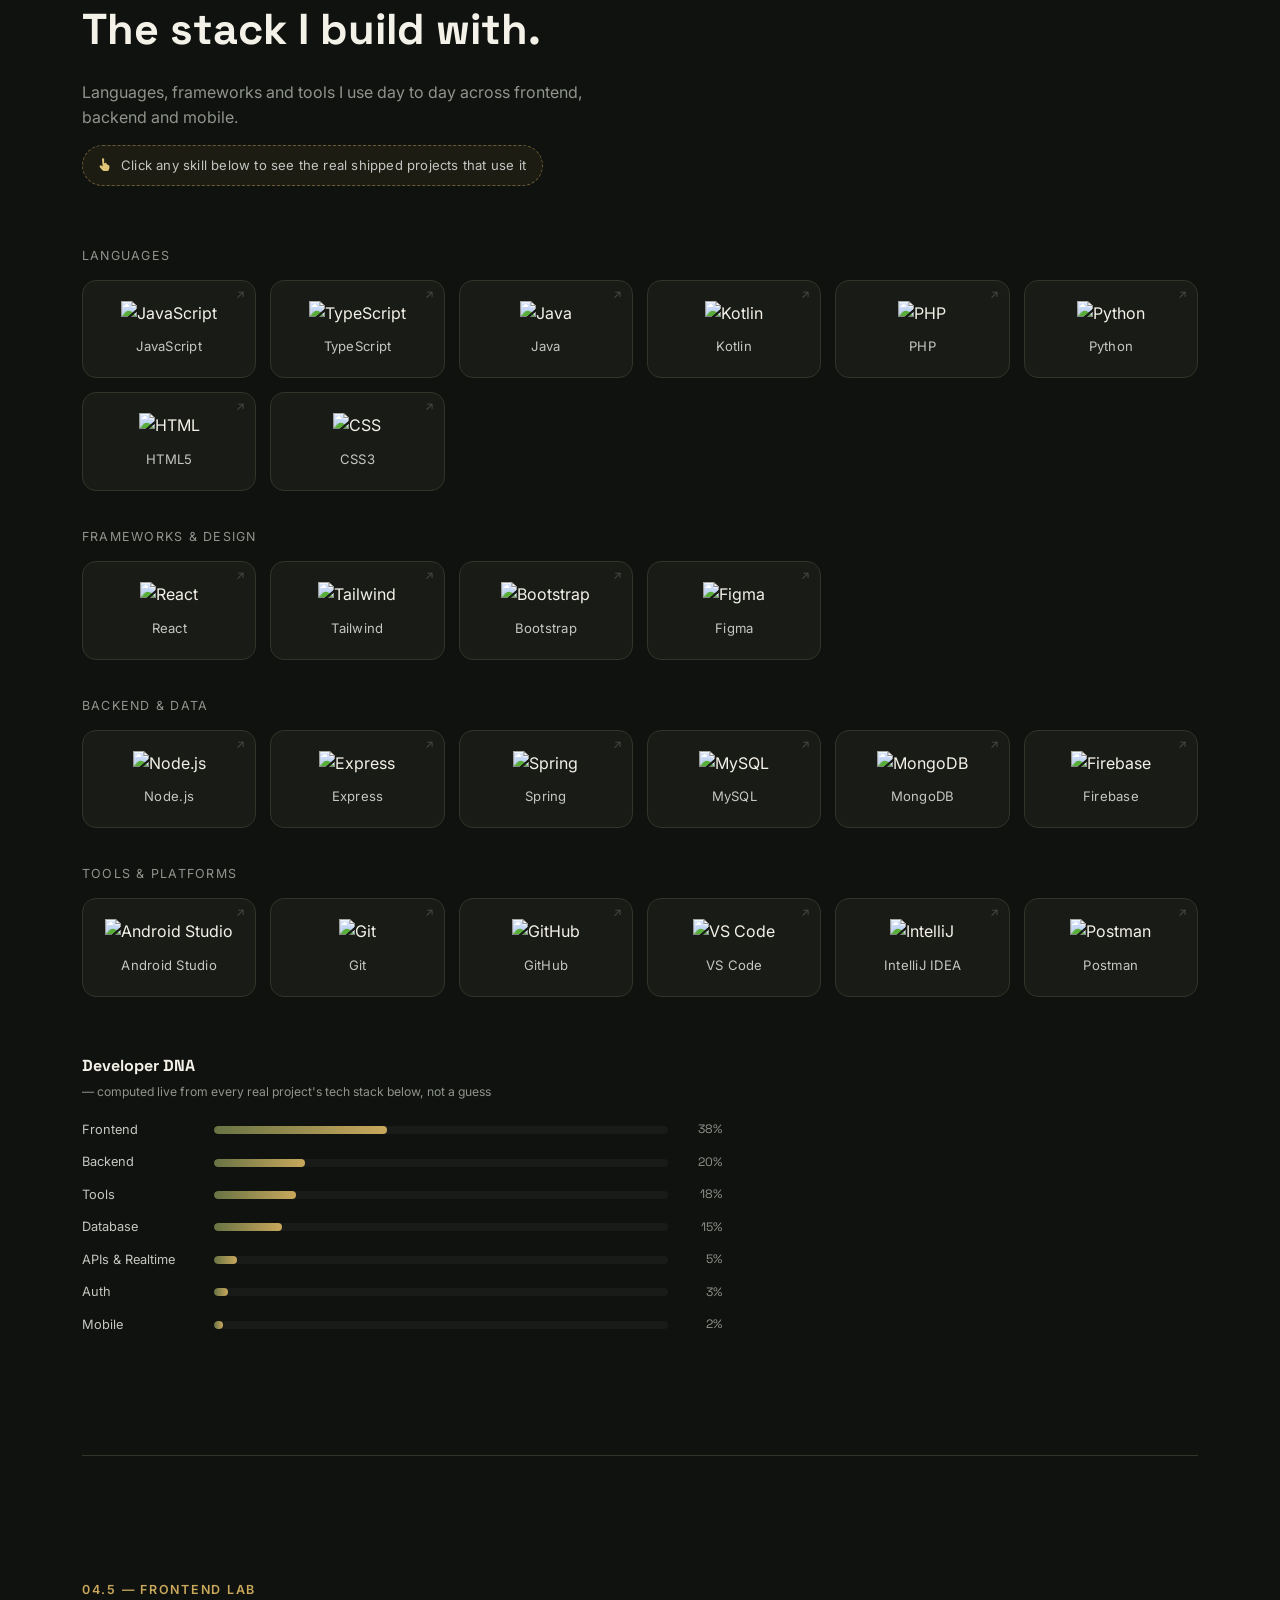
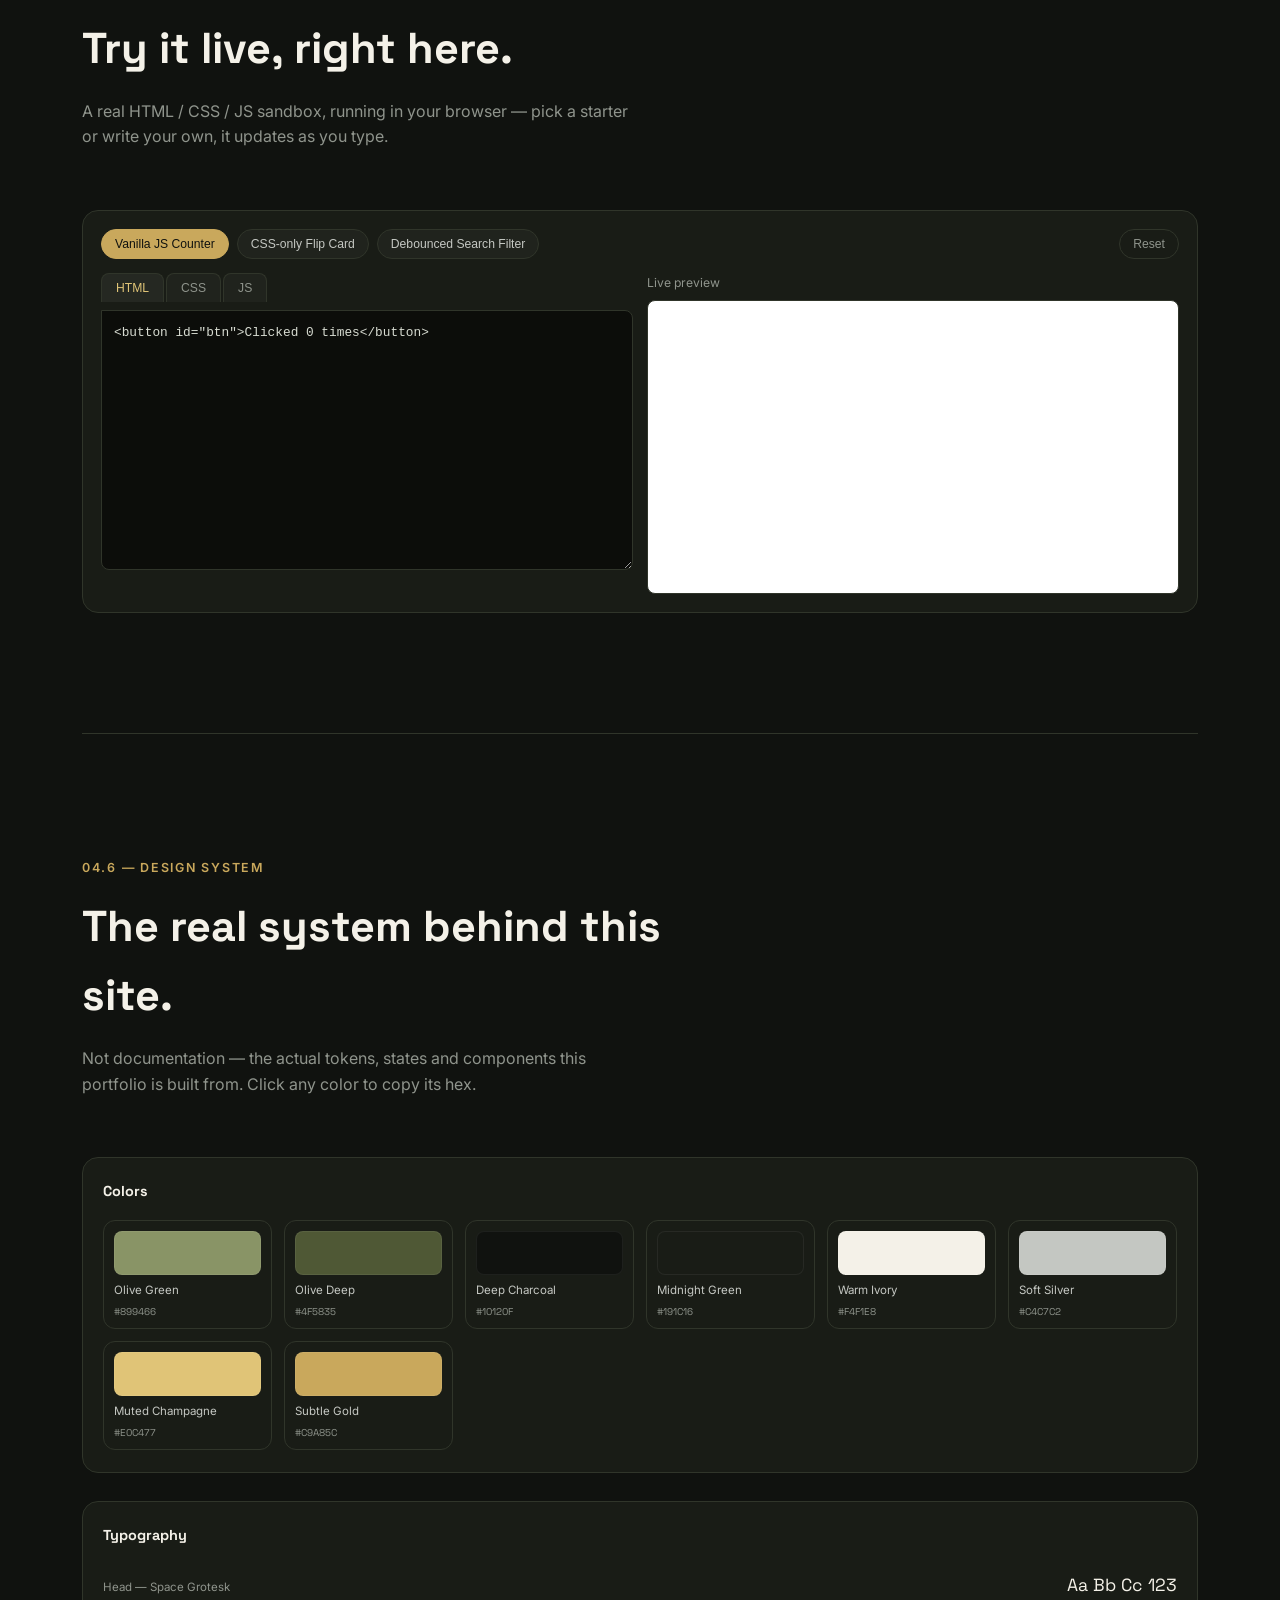
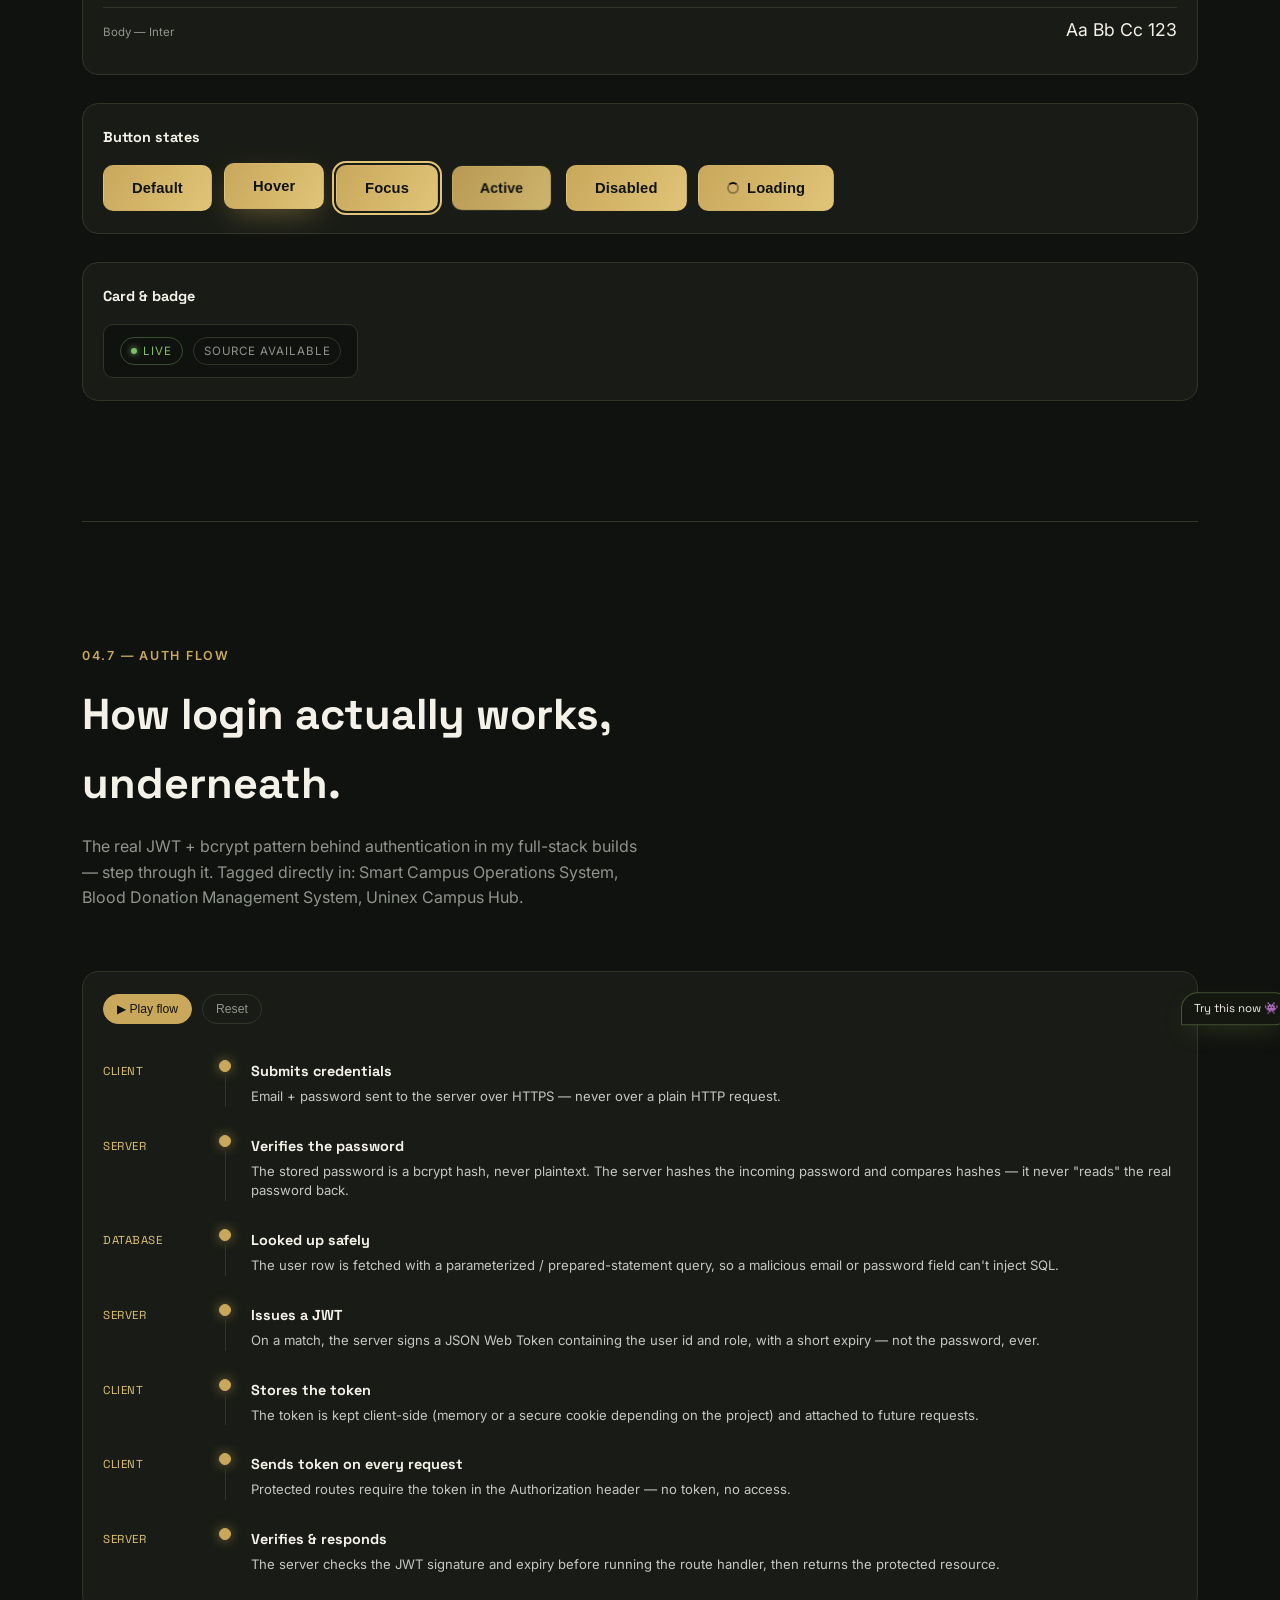
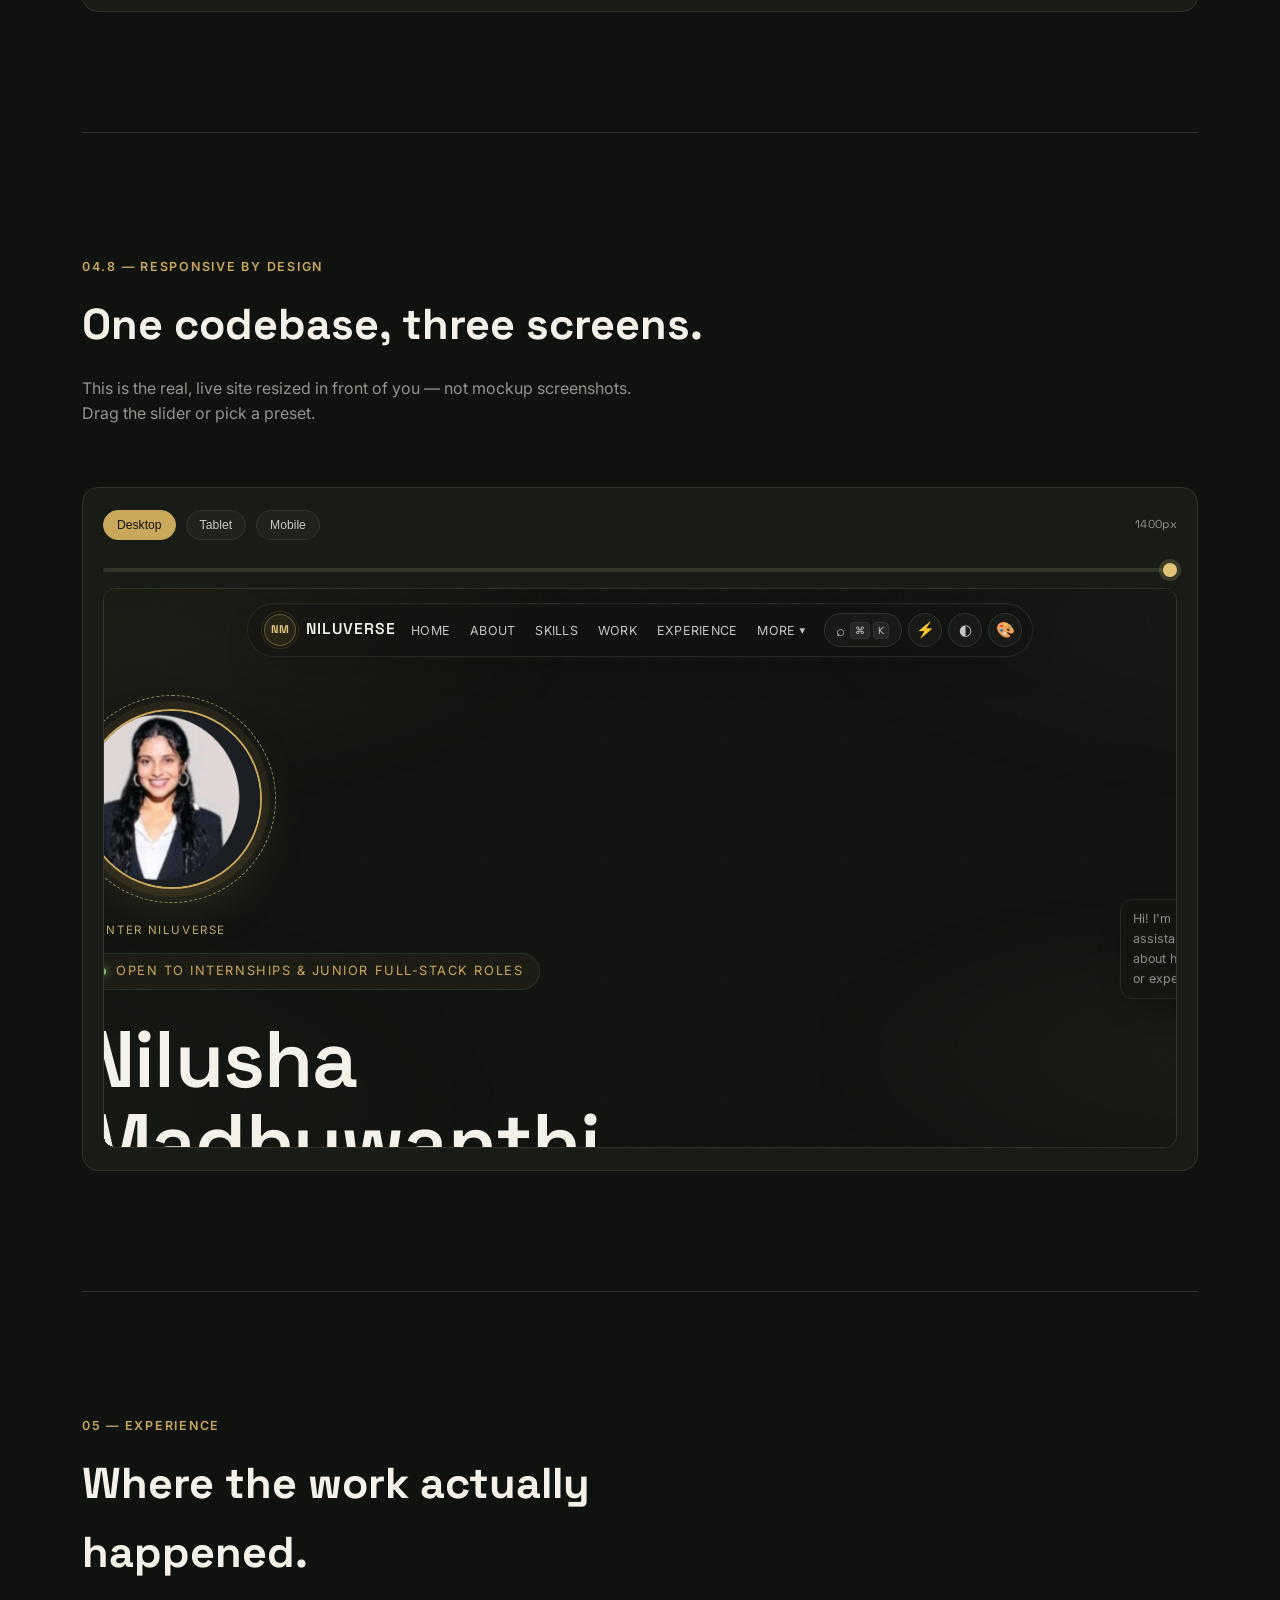
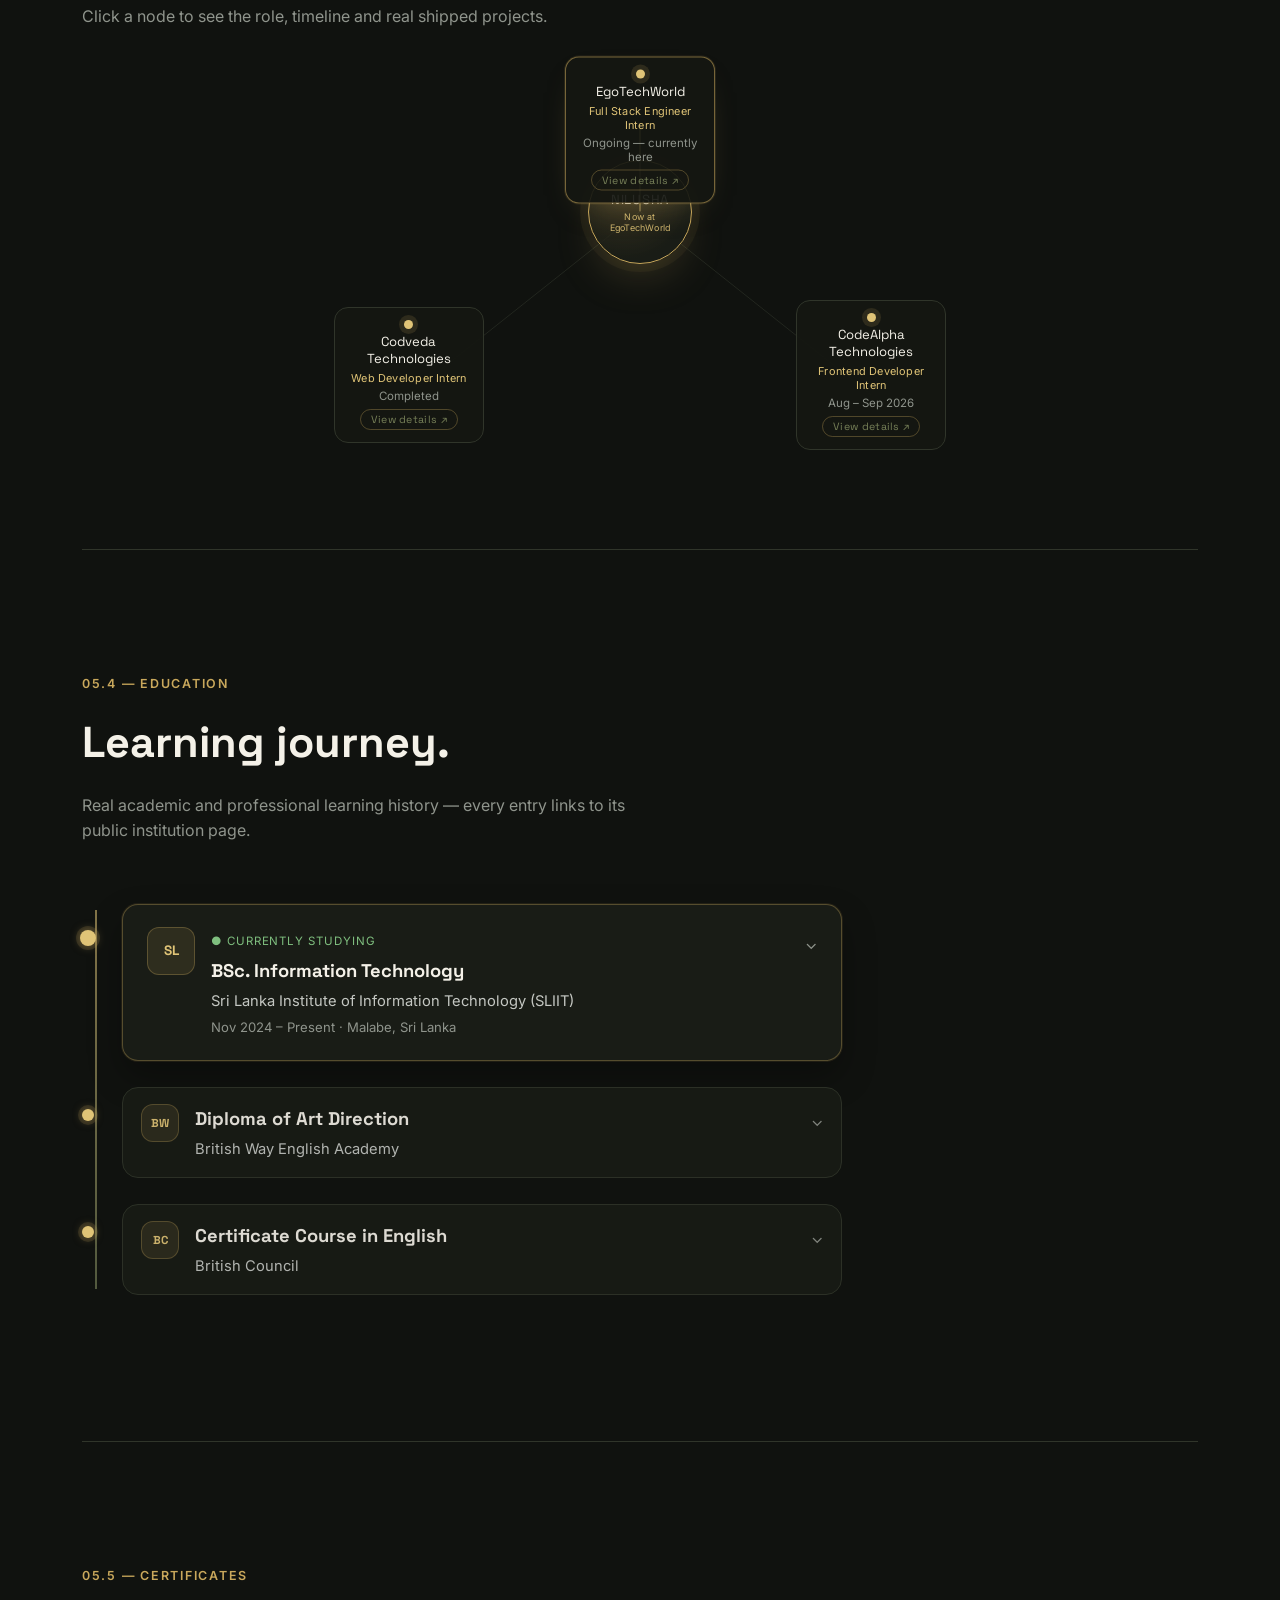
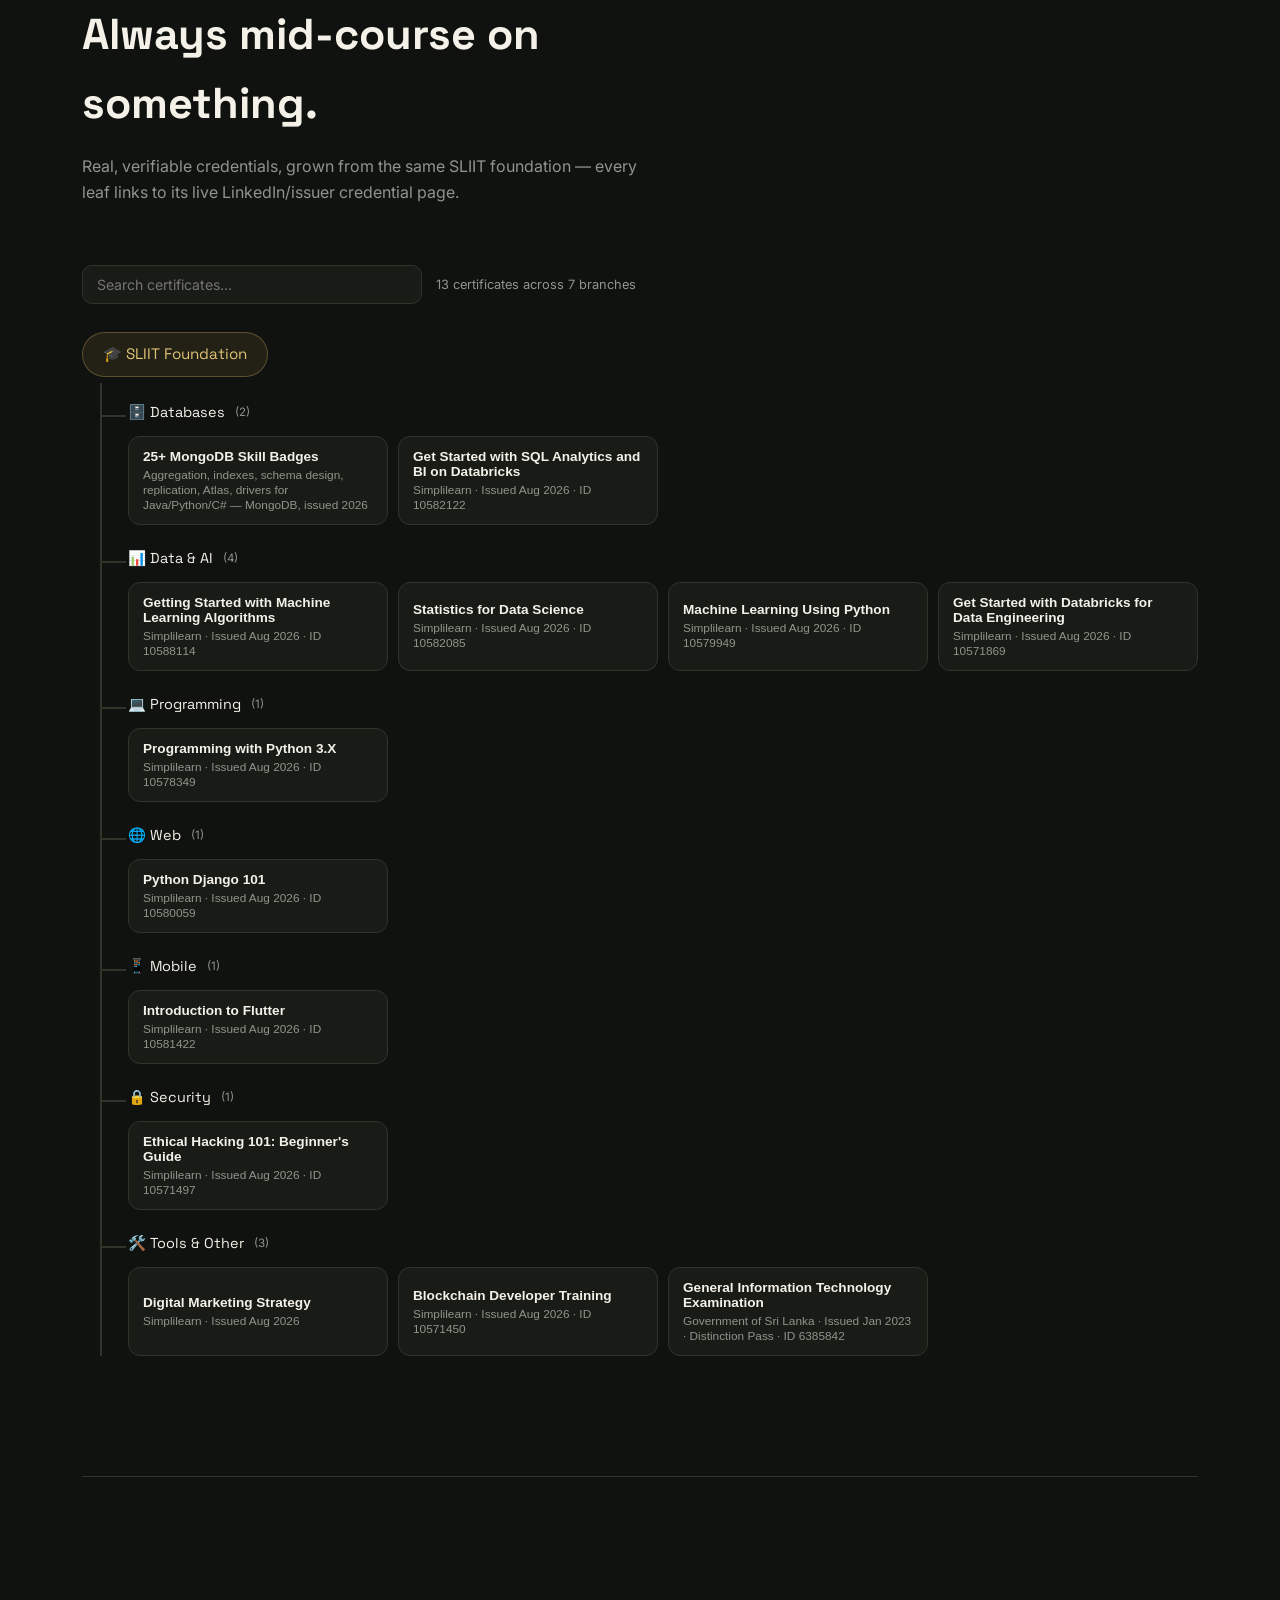
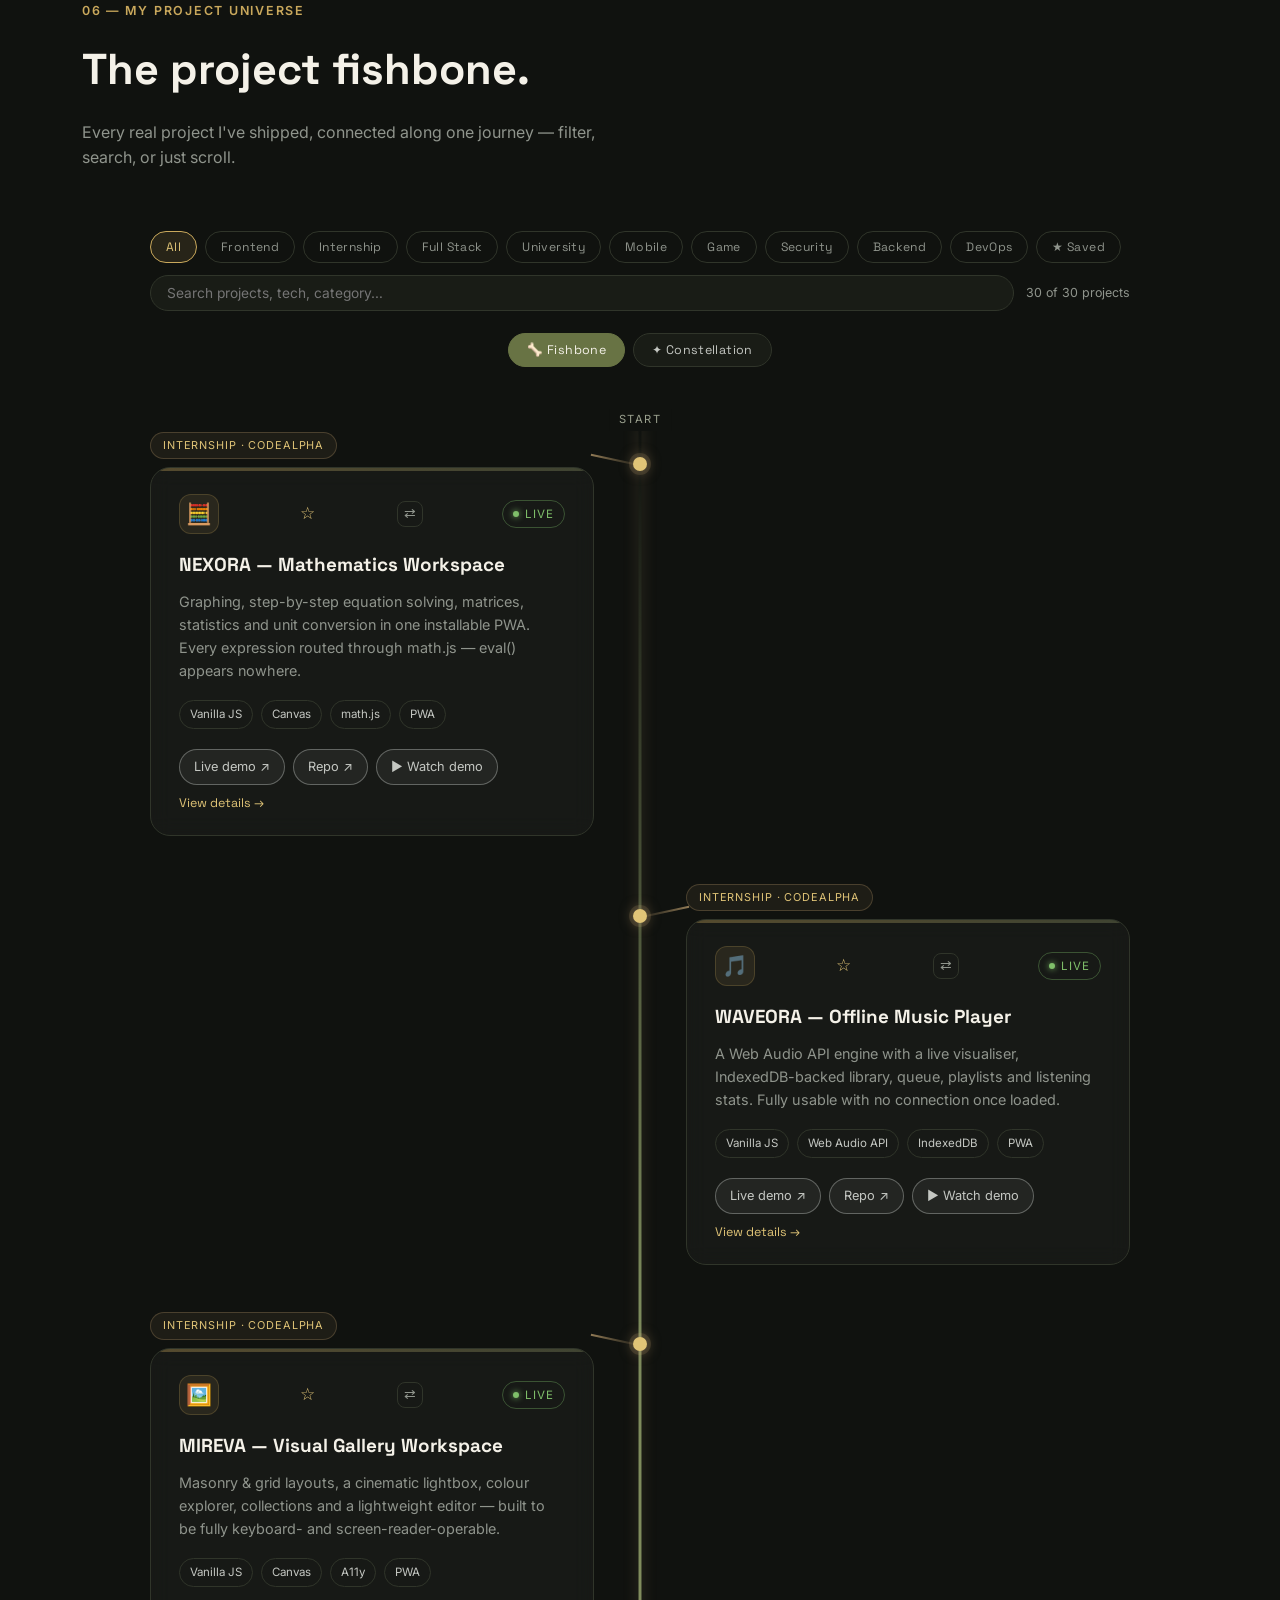
==== commit 84526328: "Put the counts back in step with reality, and fix the dead flagship links Every number on the page w" ====
--- a/index.html
+++ b/index.html
@@ -4,7 +4,7 @@
 <meta charset="UTF-8" />
 <meta name="viewport" content="width=device-width, initial-scale=1.0" />
 <title>Nilusha Madhuwanthi — NILUVERSE | Full-Stack Engineer</title>
-<meta name="description" content="Portfolio of Nilusha Madhuwanthi — Software Engineering undergraduate at SLIIT, full-stack developer, 9 live shipped projects." />
+<meta name="description" content="Portfolio of Nilusha Madhuwanthi — Software Engineering undergraduate at SLIIT, full-stack developer, 30 projects shipped and 20 live." />
 <meta name="robots" content="index, follow" />
 <meta name="theme-color" content="#10120F" />
 <link rel="canonical" href="https://nilusha-madhuwanthi-portpolio.vercel.app/" />
@@ -12,13 +12,13 @@
 <meta property="og:type" content="website" />
 <meta property="og:site_name" content="NILUVERSE" />
 <meta property="og:title" content="Nilusha Madhuwanthi — Full-Stack Engineer" />
-<meta property="og:description" content="Software Engineering undergraduate at SLIIT, full-stack developer, 9 live shipped projects. Currently interning at EgoTechWorld, after completing internships at Codveda Technologies and CodeAlpha." />
+<meta property="og:description" content="Software Engineering undergraduate at SLIIT, full-stack developer, 30 projects shipped and 20 live. Currently interning at EgoTechWorld, after completing internships at Codveda Technologies and CodeAlpha." />
 <meta property="og:url" content="https://nilusha-madhuwanthi-portpolio.vercel.app/" />
 <meta property="og:image" content="https://nilusha-madhuwanthi-portpolio.vercel.app/assets/profile.jpg" />
 
 <meta name="twitter:card" content="summary" />
 <meta name="twitter:title" content="Nilusha Madhuwanthi — Full-Stack Engineer" />
-<meta name="twitter:description" content="Software Engineering undergraduate at SLIIT, full-stack developer, 9 live shipped projects." />
+<meta name="twitter:description" content="Software Engineering undergraduate at SLIIT, full-stack developer, 30 projects shipped and 20 live." />
 <meta name="twitter:image" content="https://nilusha-madhuwanthi-portpolio.vercel.app/assets/profile.jpg" />
 
 <link rel="preconnect" href="https://fonts.googleapis.com">
@@ -73,9 +73,9 @@
     <span class="recruiter-tag">⚡ 60-second view</span>
     <h2>Nilusha Madhuwanthi</h2>
     <p class="recruiter-role">Full Stack Engineer Intern @ EgoTechWorld · formerly Codveda Technologies &amp; CodeAlpha</p>
-    <p class="recruiter-sub">BSc (Hons) IT undergraduate at SLIIT, three internships in — two completed, one running — and 21 live deployed apps, not just source sitting in a repo.</p>
+    <p class="recruiter-sub">BSc (Hons) IT undergraduate at SLIIT, three internships in — two completed, one running — and 20 live deployed apps, not just source sitting in a repo.</p>
     <div class="recruiter-stats">
-      <div><b>21</b><span>Live projects</span></div>
+      <div><b>20</b><span>Live projects</span></div>
       <div><b>1</b><span>Active internship</span></div>
       <div><b>25+</b><span>Certifications</span></div>
     </div>
@@ -83,14 +83,14 @@
       <span>React</span><span>Node.js</span><span>Express</span><span>MongoDB</span><span>MySQL</span><span>JavaScript</span><span>TypeScript</span><span>PHP</span>
     </div>
     <div class="recruiter-flagships">
-      <a href="https://nexabank-web-production.up.railway.app" target="_blank" rel="noopener">
-        <b>NexaBank ↗</b><span>Online banking — Docker, MySQL, ACID-safe transfers</span>
+      <a href="https://nilushamadhuwanthi123.github.io/sentinel-incident-response-platform/" target="_blank" rel="noopener">
+        <b>SENTINEL ↗</b><span>Incident response console — React, Socket.IO, 450 tests</span>
       </a>
       <a href="https://frontend-ecru-five-78.vercel.app" target="_blank" rel="noopener">
         <b>MediCare ↗</b><span>Hospital management — React, Node.js, MongoDB</span>
       </a>
-      <a href="https://orvexa-production-1b61.up.railway.app" target="_blank" rel="noopener">
-        <b>Orvexa ↗</b><span>Productivity platform — React, Node.js, Socket.IO</span>
+      <a href="https://nilushamadhuwanthi123.github.io/rescue3d-disaster-response-simulator/" target="_blank" rel="noopener">
+        <b>Rescue3D ↗</b><span>Disaster response — React, Node.js, MongoDB, Socket.IO</span>
       </a>
     </div>
     <div class="recruiter-cta">
@@ -245,8 +245,8 @@
         </div>
         <div class="achv-badge" tabindex="0">
           <span class="achv-icon achv-icon-2" aria-hidden="true">📦</span>
-          <span class="achv-count">x26</span>
-          <span class="achv-label">Repo Builder<br/><small>27 repositories shipped</small></span>
+          <span class="achv-count">x28</span>
+          <span class="achv-label">Repo Builder<br/><small>28 repositories shipped</small></span>
         </div>
         <div class="achv-badge" tabindex="0">
           <span class="achv-icon achv-icon-3" aria-hidden="true">🎯</span>
@@ -588,17 +588,24 @@
     </div>
 
     <div class="constellation" id="constellation">
+      <!-- The hub does not sit in the middle. It sits close to EgoTechWorld,
+           because that is the internship actually running right now - a map
+           that placed her the same distance from all three would be saying
+           she is equally at a role she finished a month ago. -->
       <svg class="const-lines" viewBox="0 0 100 100" preserveAspectRatio="none" aria-hidden="true">
-        <line x1="50" y1="50" x2="50" y2="10"></line>
-        <line x1="50" y1="50" x2="16" y2="90"></line>
-        <line x1="50" y1="50" x2="84" y2="90"></line>
+        <line class="const-line-now" x1="50" y1="36" x2="50" y2="10"></line>
+        <line x1="50" y1="36" x2="16" y2="90"></line>
+        <line x1="50" y1="36" x2="84" y2="90"></line>
       </svg>
-      <div class="const-hub"><span>NILUSHA</span></div>
-      <button type="button" class="const-node const-node-1" data-node="egotechworld" aria-expanded="false">
+      <div class="const-hub">
+        <span>NILUSHA</span>
+        <span class="const-hub-now">Now at EgoTechWorld</span>
+      </div>
+      <button type="button" class="const-node const-node-1" data-node="egotechworld" data-current="true" aria-expanded="false">
         <span class="const-node-dot"></span>
         <span class="const-node-label">EgoTechWorld</span>
         <span class="const-node-role">Full Stack Engineer Intern</span>
-        <span class="const-node-when">Ongoing</span>
+        <span class="const-node-when">Ongoing — currently here</span>
         <span class="const-node-view">View details ↗</span>
       </button>
       <button type="button" class="const-node const-node-2" data-node="codveda" aria-expanded="false">
--- a/style.css
+++ b/style.css
@@ -1883,12 +1883,23 @@
   stroke-width:.6;
   vector-effect:non-scaling-stroke;
 }
+/* The line to whichever role is running now is drawn as a live connection
+   rather than another faint spoke — same weight of information as the
+   "currently here" wording on the node itself. */
+.const-lines line.const-line-now{
+  stroke:var(--gold-bright);
+  stroke-width:1.5;
+  opacity:.75;
+}
 .const-hub{
-  position:absolute; top:50%; left:50%;
+  /* 36%, not 50%: the hub is pulled toward the role that is actually running.
+     See the comment on the constellation markup in index.html. */
+  position:absolute; top:36%; left:50%;
   transform:translate(-50%,-50%);
   width:104px; height:104px;
   border-radius:50%;
-  display:flex; align-items:center; justify-content:center;
+  display:flex; flex-direction:column; align-items:center; justify-content:center; gap:2px;
+  text-align:center;
   background:radial-gradient(circle at 35% 30%, rgba(201,168,92,.22), var(--card) 70%);
   border:1px solid var(--gold);
   box-shadow:0 0 0 8px rgba(201,168,92,.06), 0 20px 50px -20px rgba(201,168,92,.4);
@@ -1943,6 +1954,33 @@
   opacity:1;
   border-color:var(--gold-bright);
 }
+.const-hub-now{
+  font-family:var(--font-body);
+  font-size:.56rem;
+  letter-spacing:.02em;
+  line-height:1.2;
+  color:var(--gold-bright);
+  opacity:.9;
+  max-width:86px;
+}
+/* The role that is running now is the only one marked. Marking all three
+   would say nothing; marking none makes the map a list of places she has
+   been, with no indication of where she is. */
+.const-node[data-current="true"]{
+  border-color:rgba(201,168,92,.55);
+  box-shadow:0 0 0 1px rgba(201,168,92,.12), 0 14px 36px -22px rgba(201,168,92,.5);
+}
+.const-node[data-current="true"] .const-node-dot{
+  animation:constNowPulse 2.4s ease-in-out infinite;
+}
+@keyframes constNowPulse{
+  0%, 100%{ box-shadow:0 0 0 5px rgba(201,168,92,.14); }
+  50%{ box-shadow:0 0 0 9px rgba(201,168,92,.05); }
+}
+@media (prefers-reduced-motion: reduce){
+  .const-node[data-current="true"] .const-node-dot{ animation:none; }
+}
+
 .const-node-1{ top:12%; left:50%; }
 .const-node-2{ top:84%; left:16%; }
 .const-node-3{ top:84%; left:84%; }
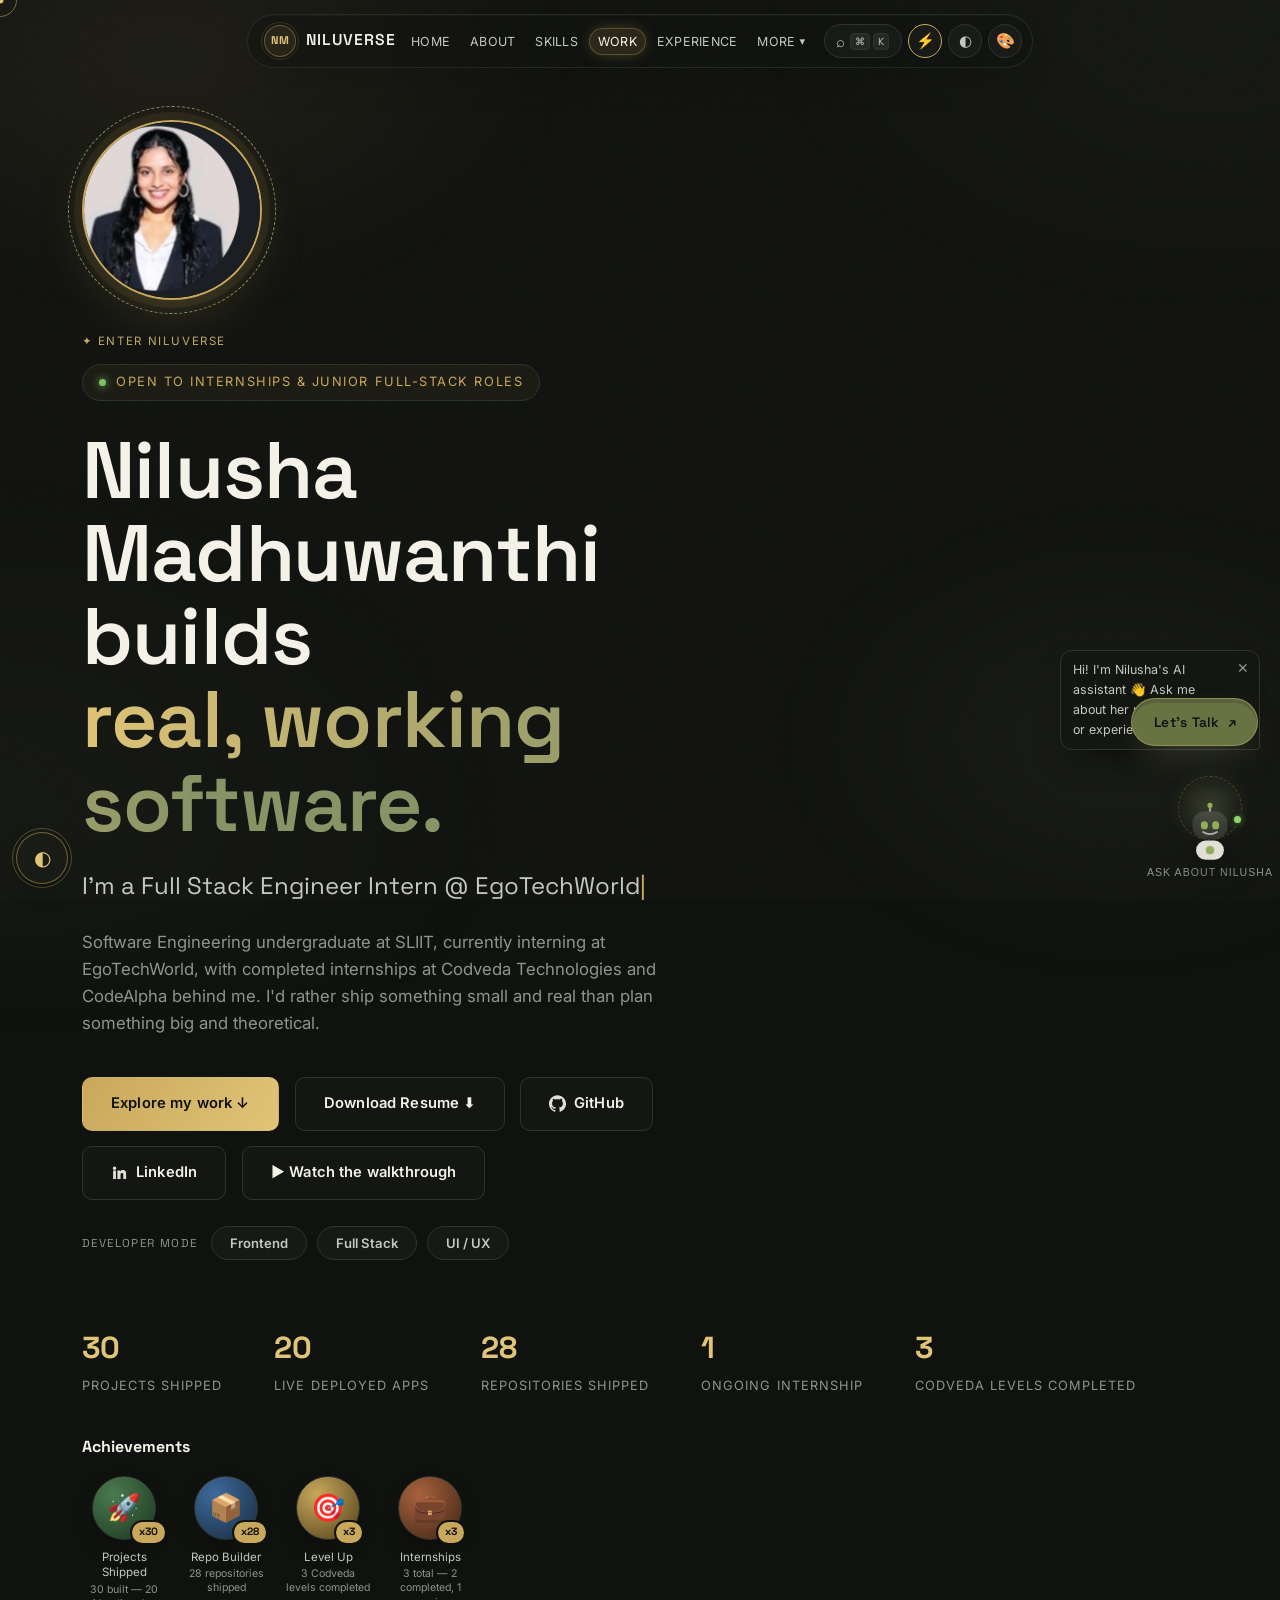
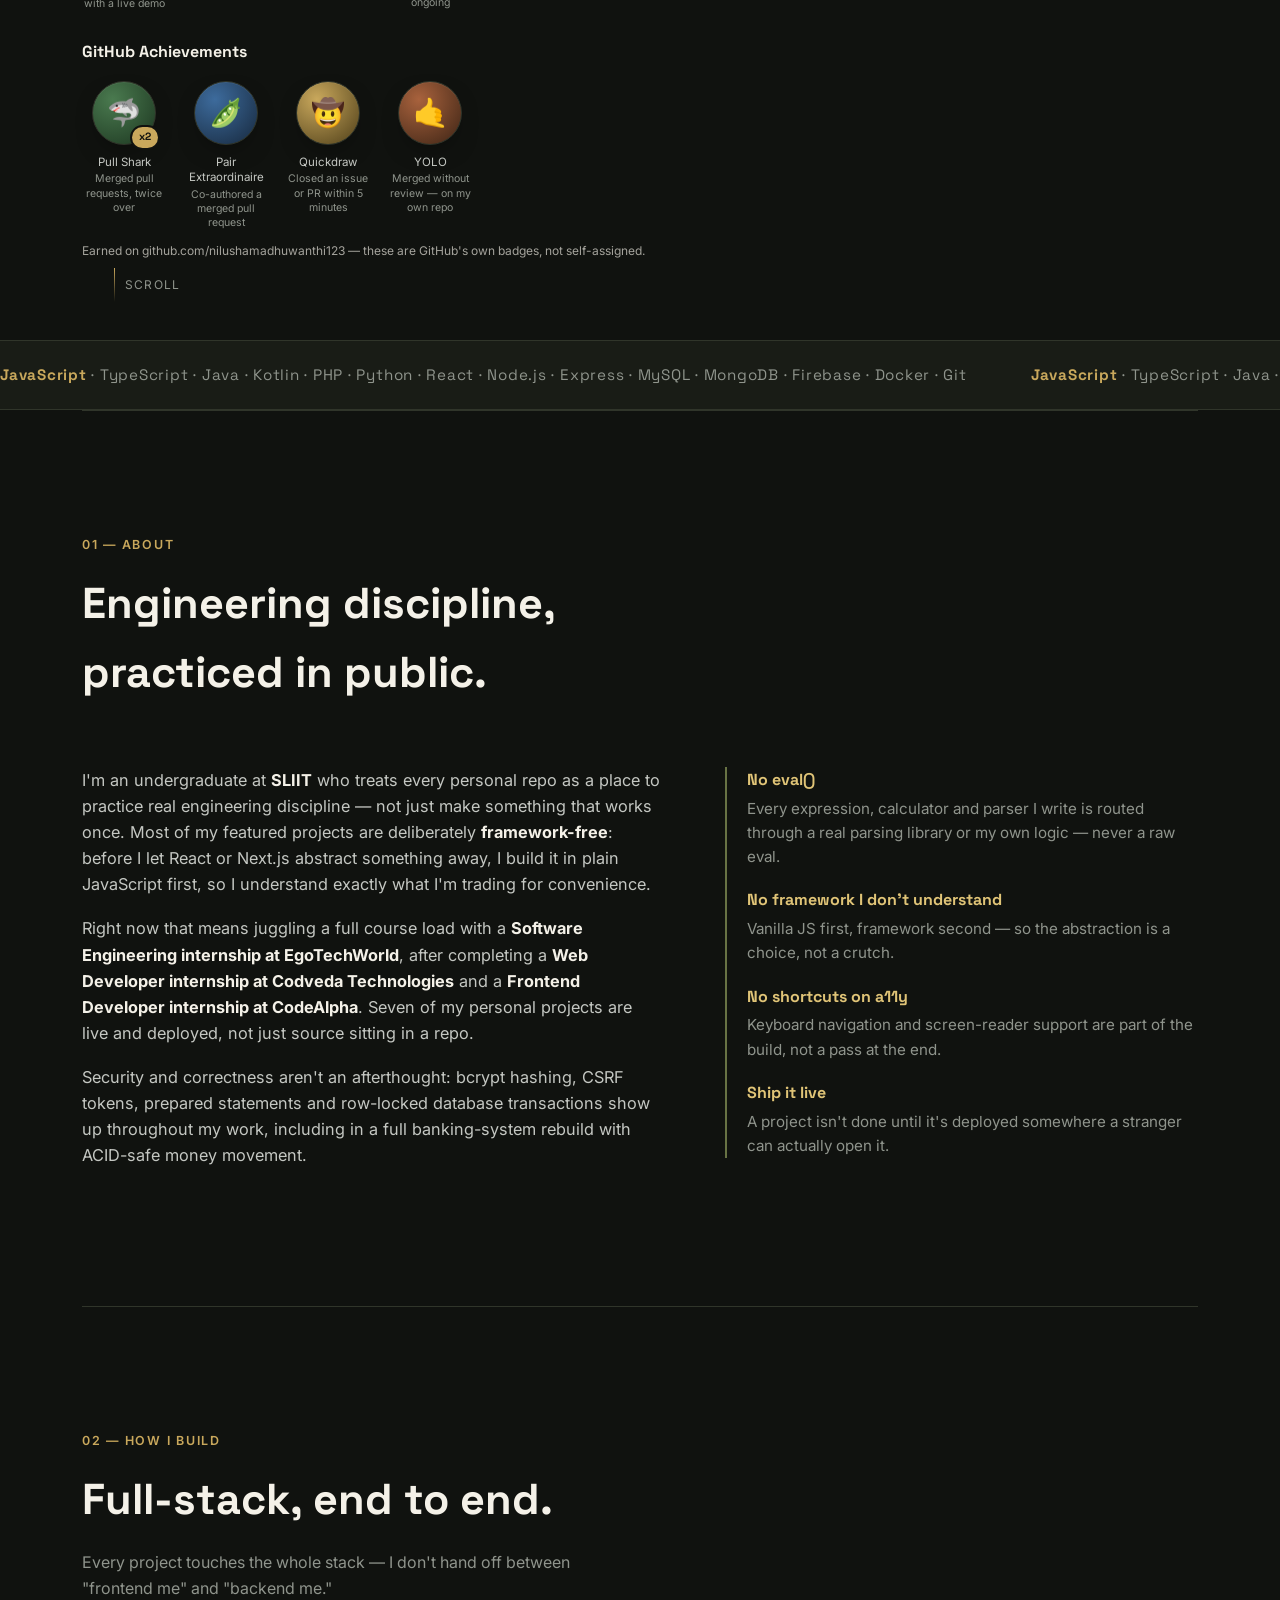
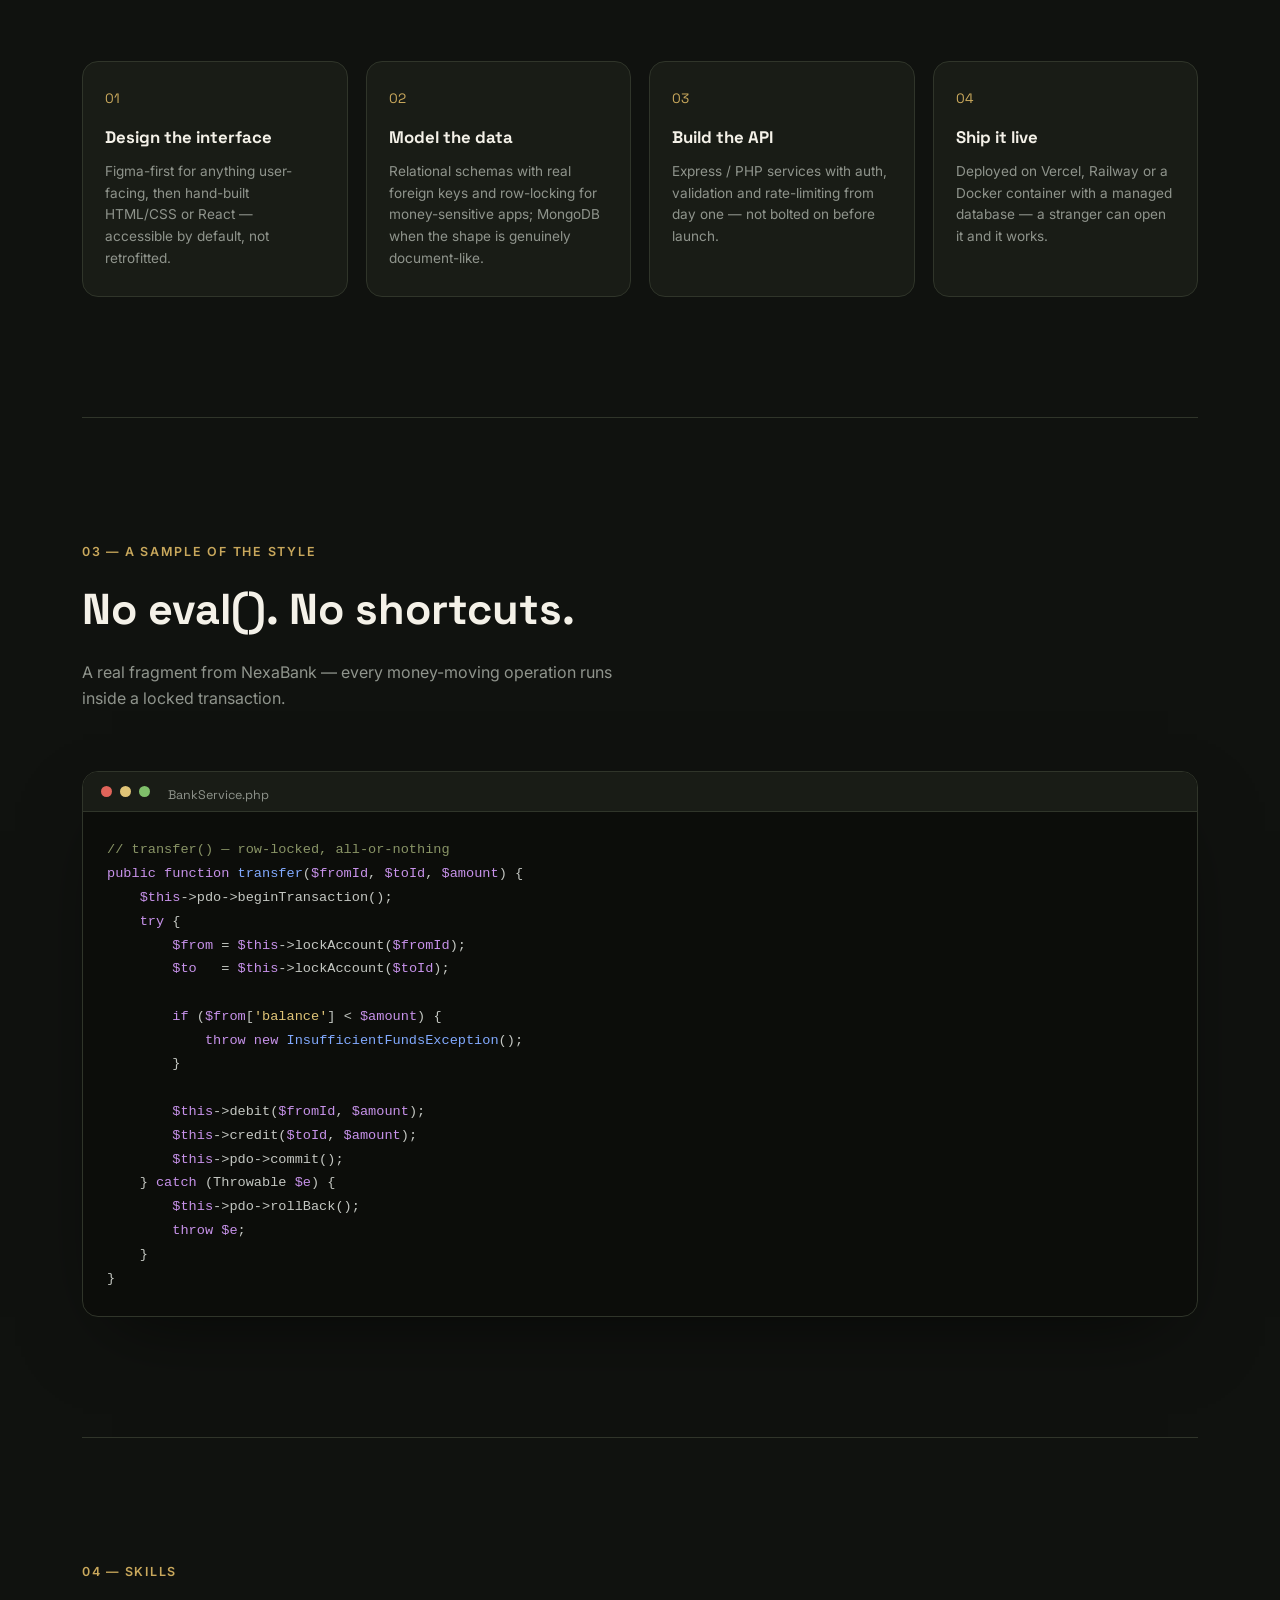
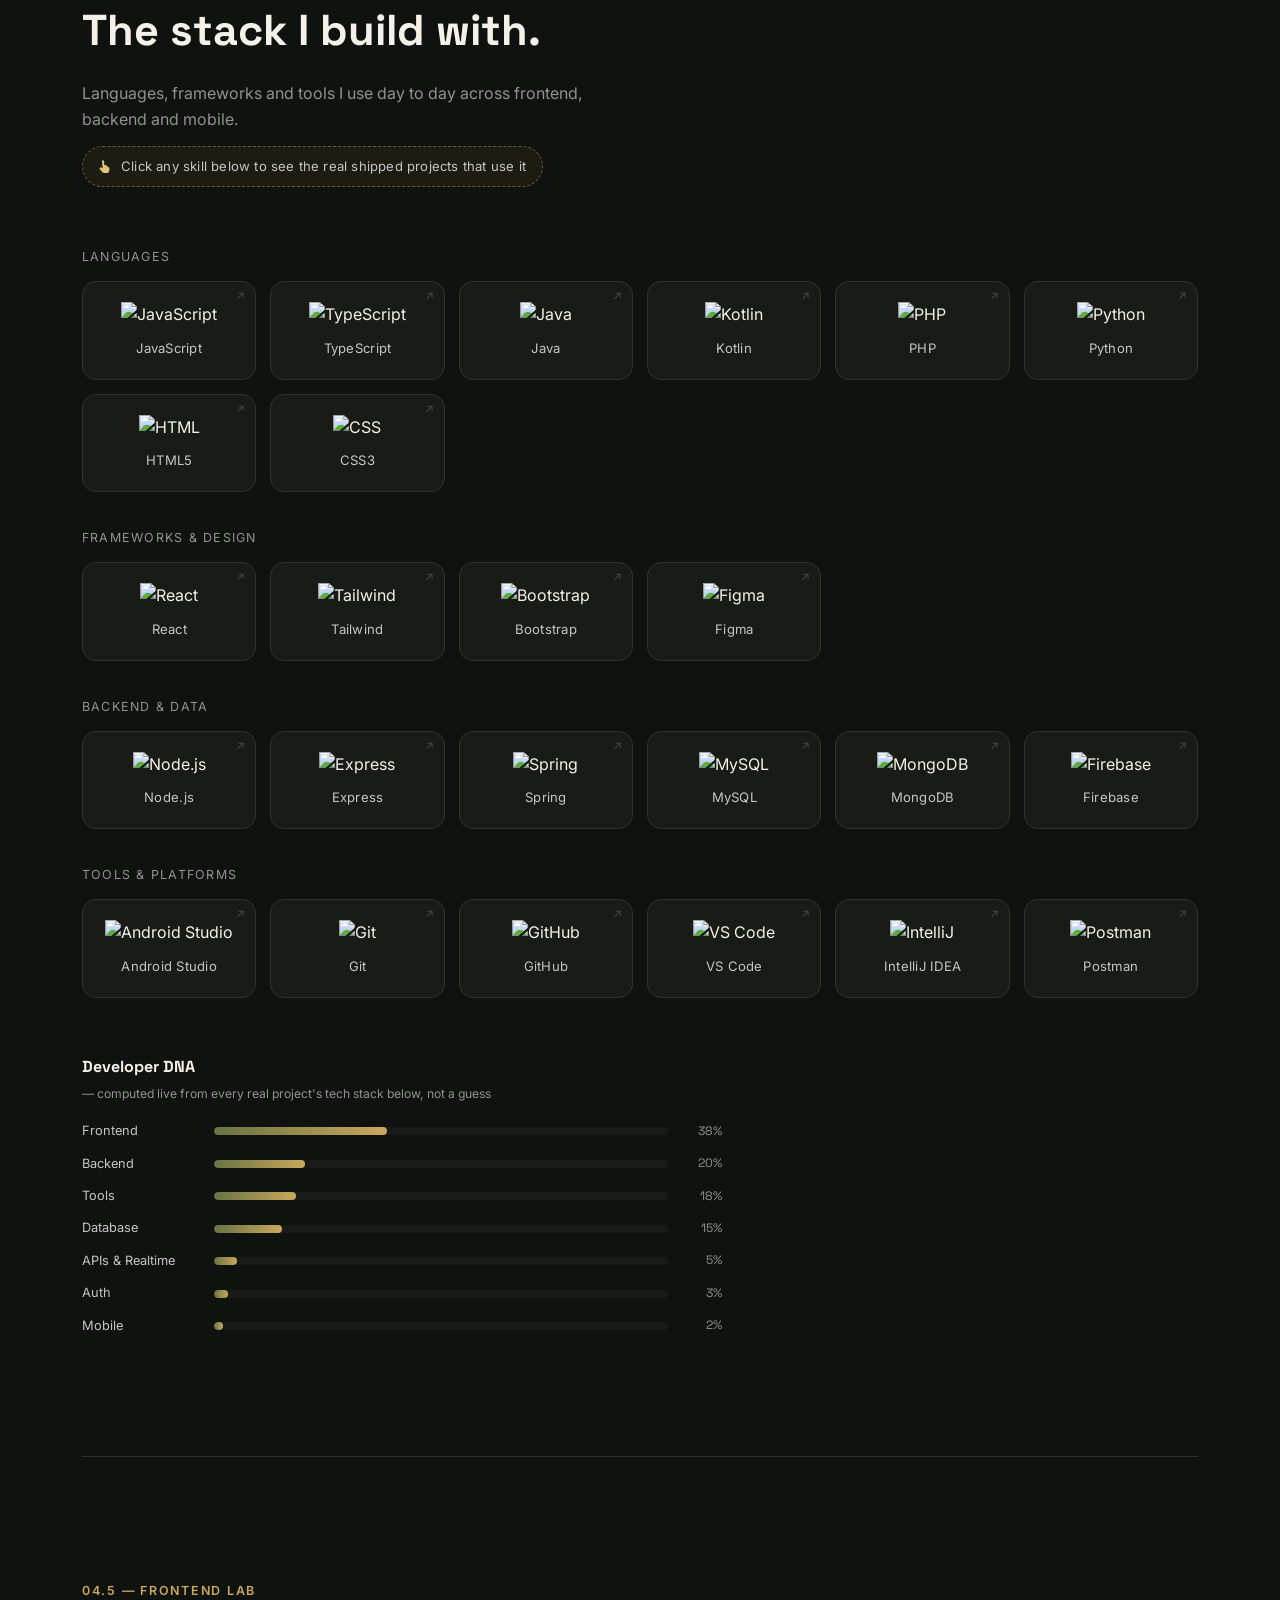
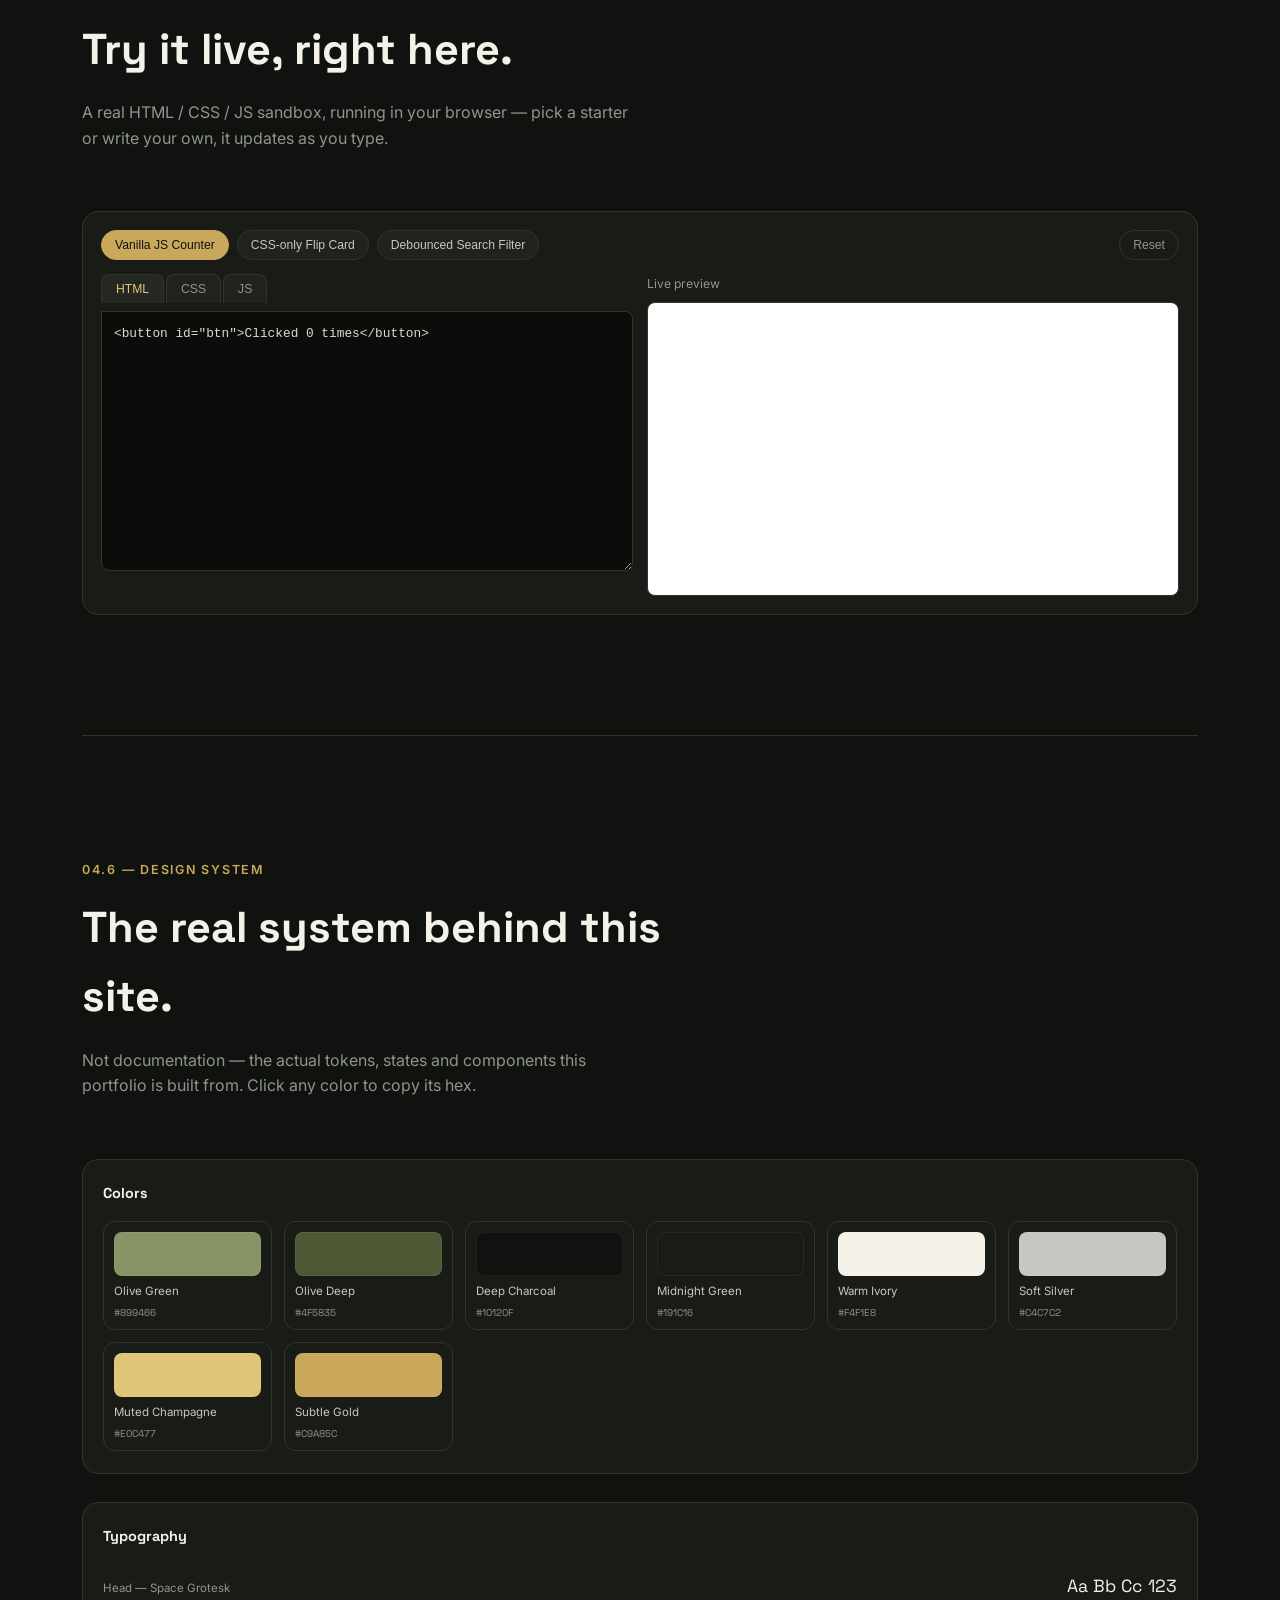
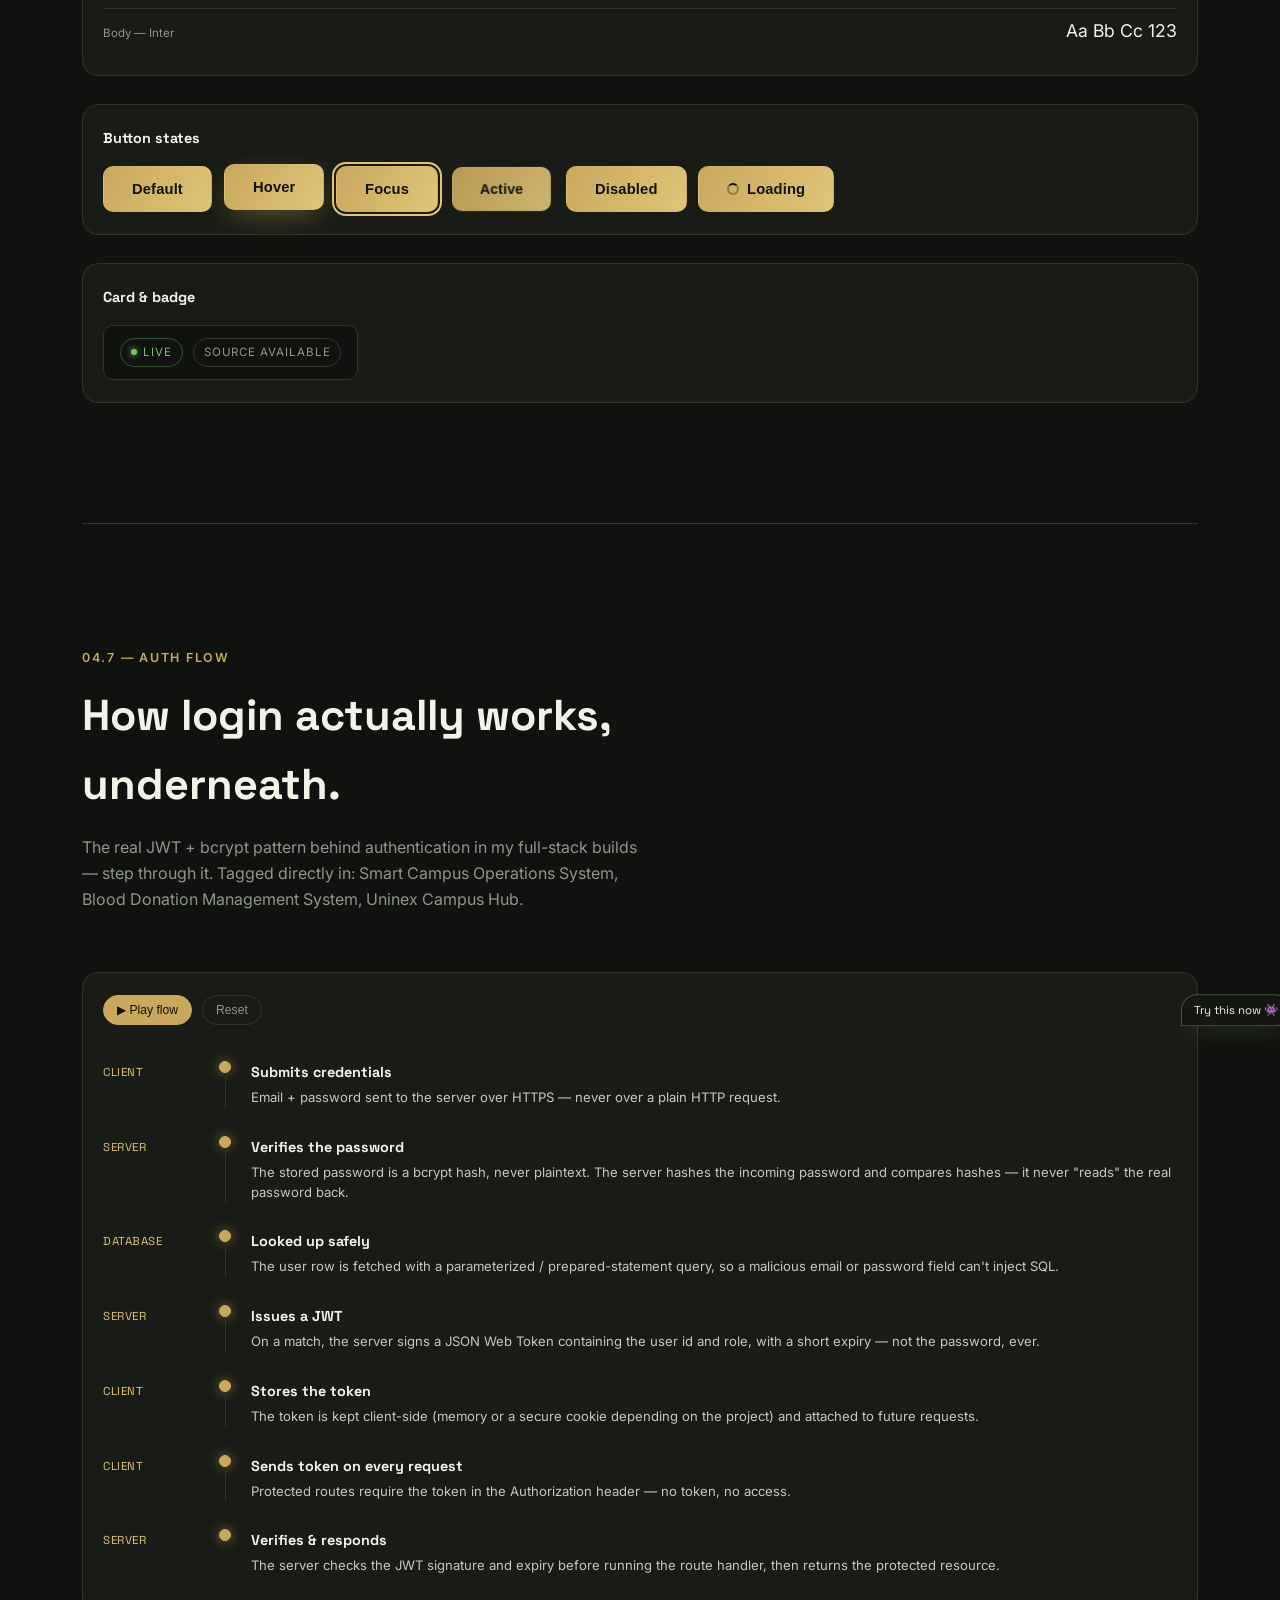
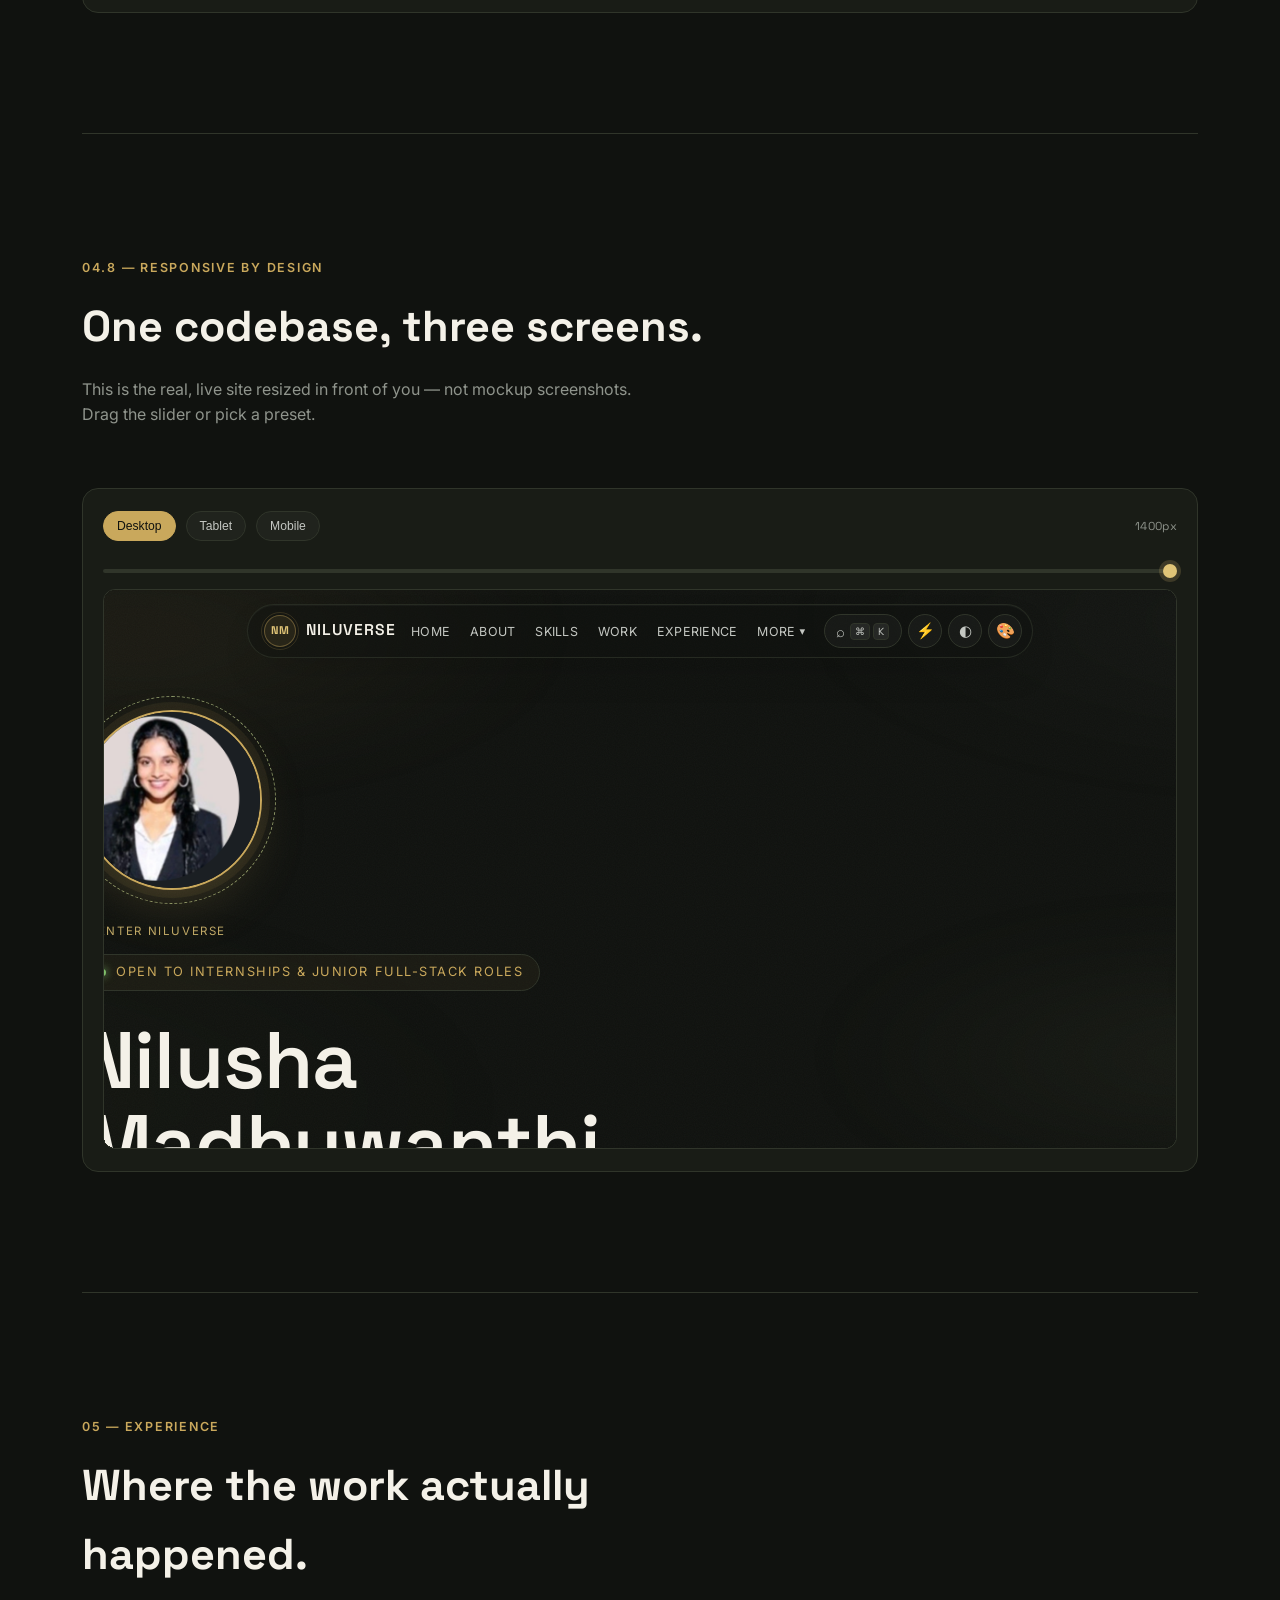
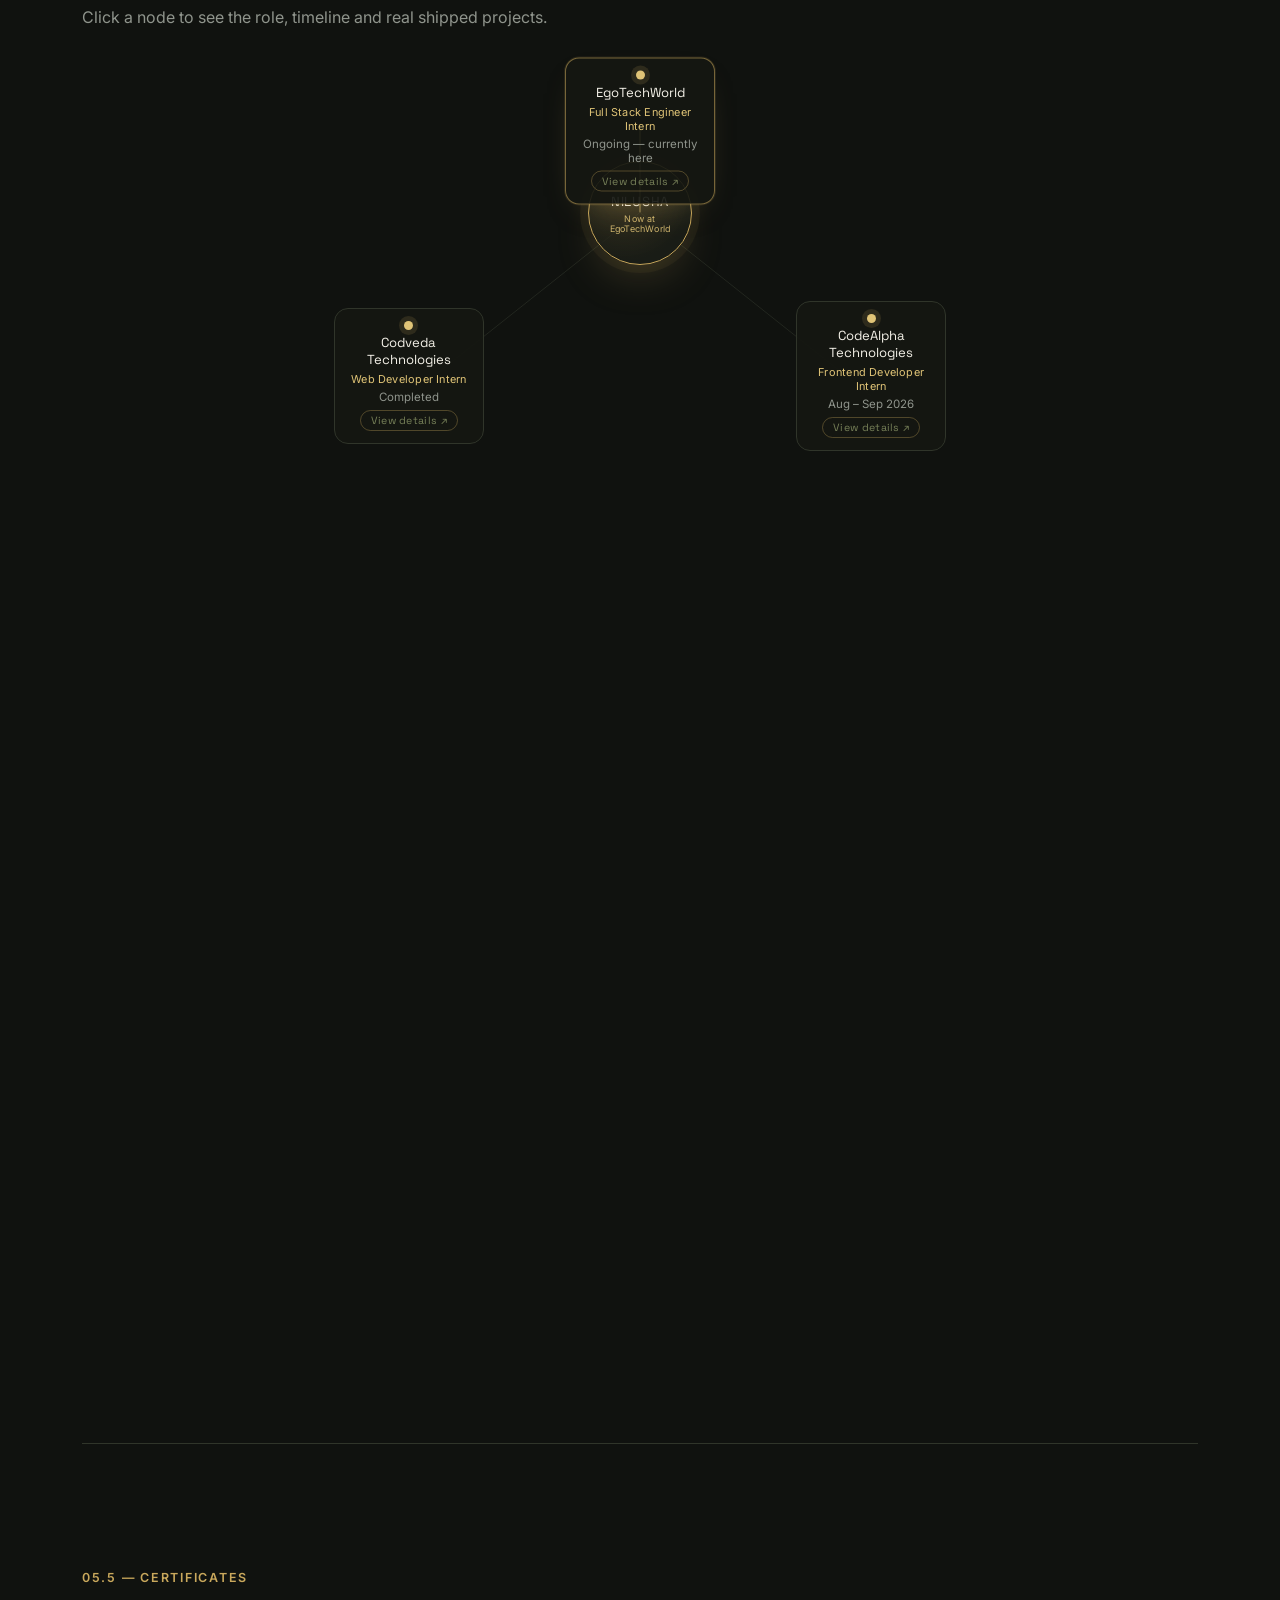
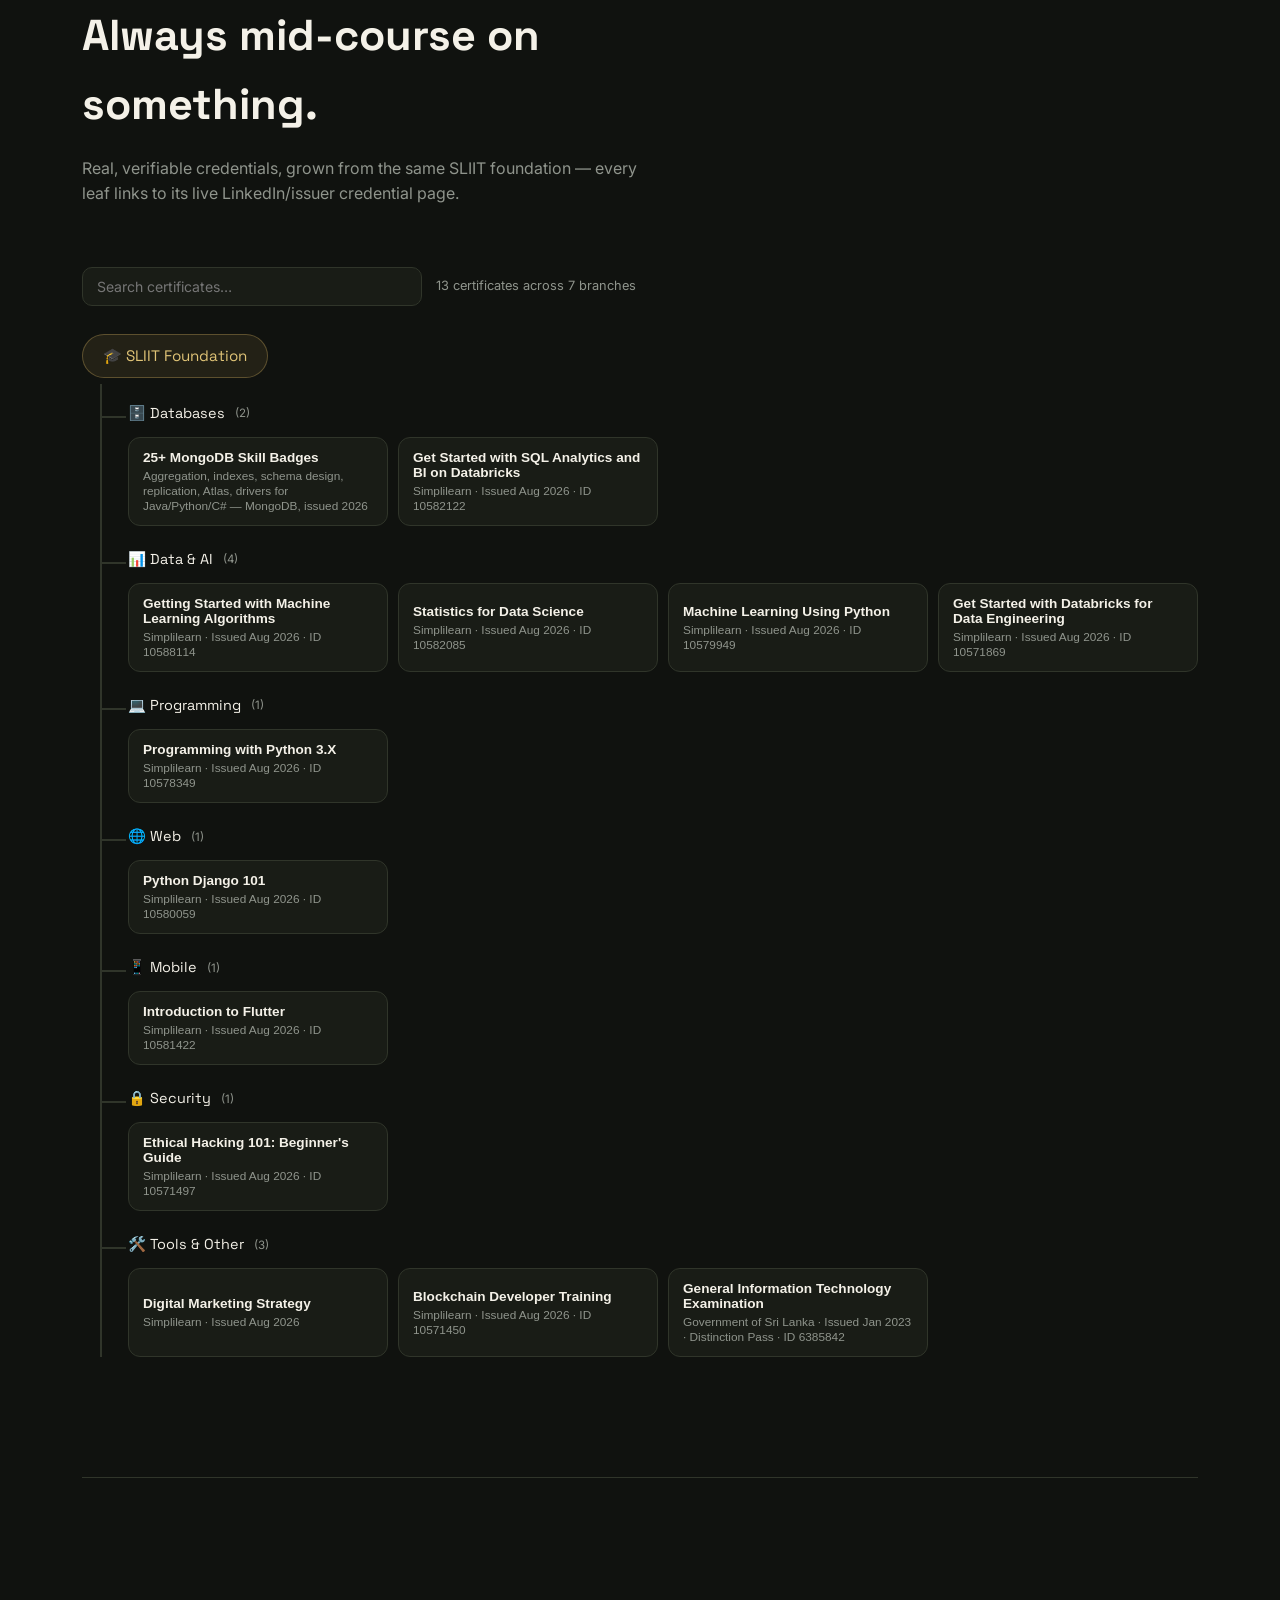
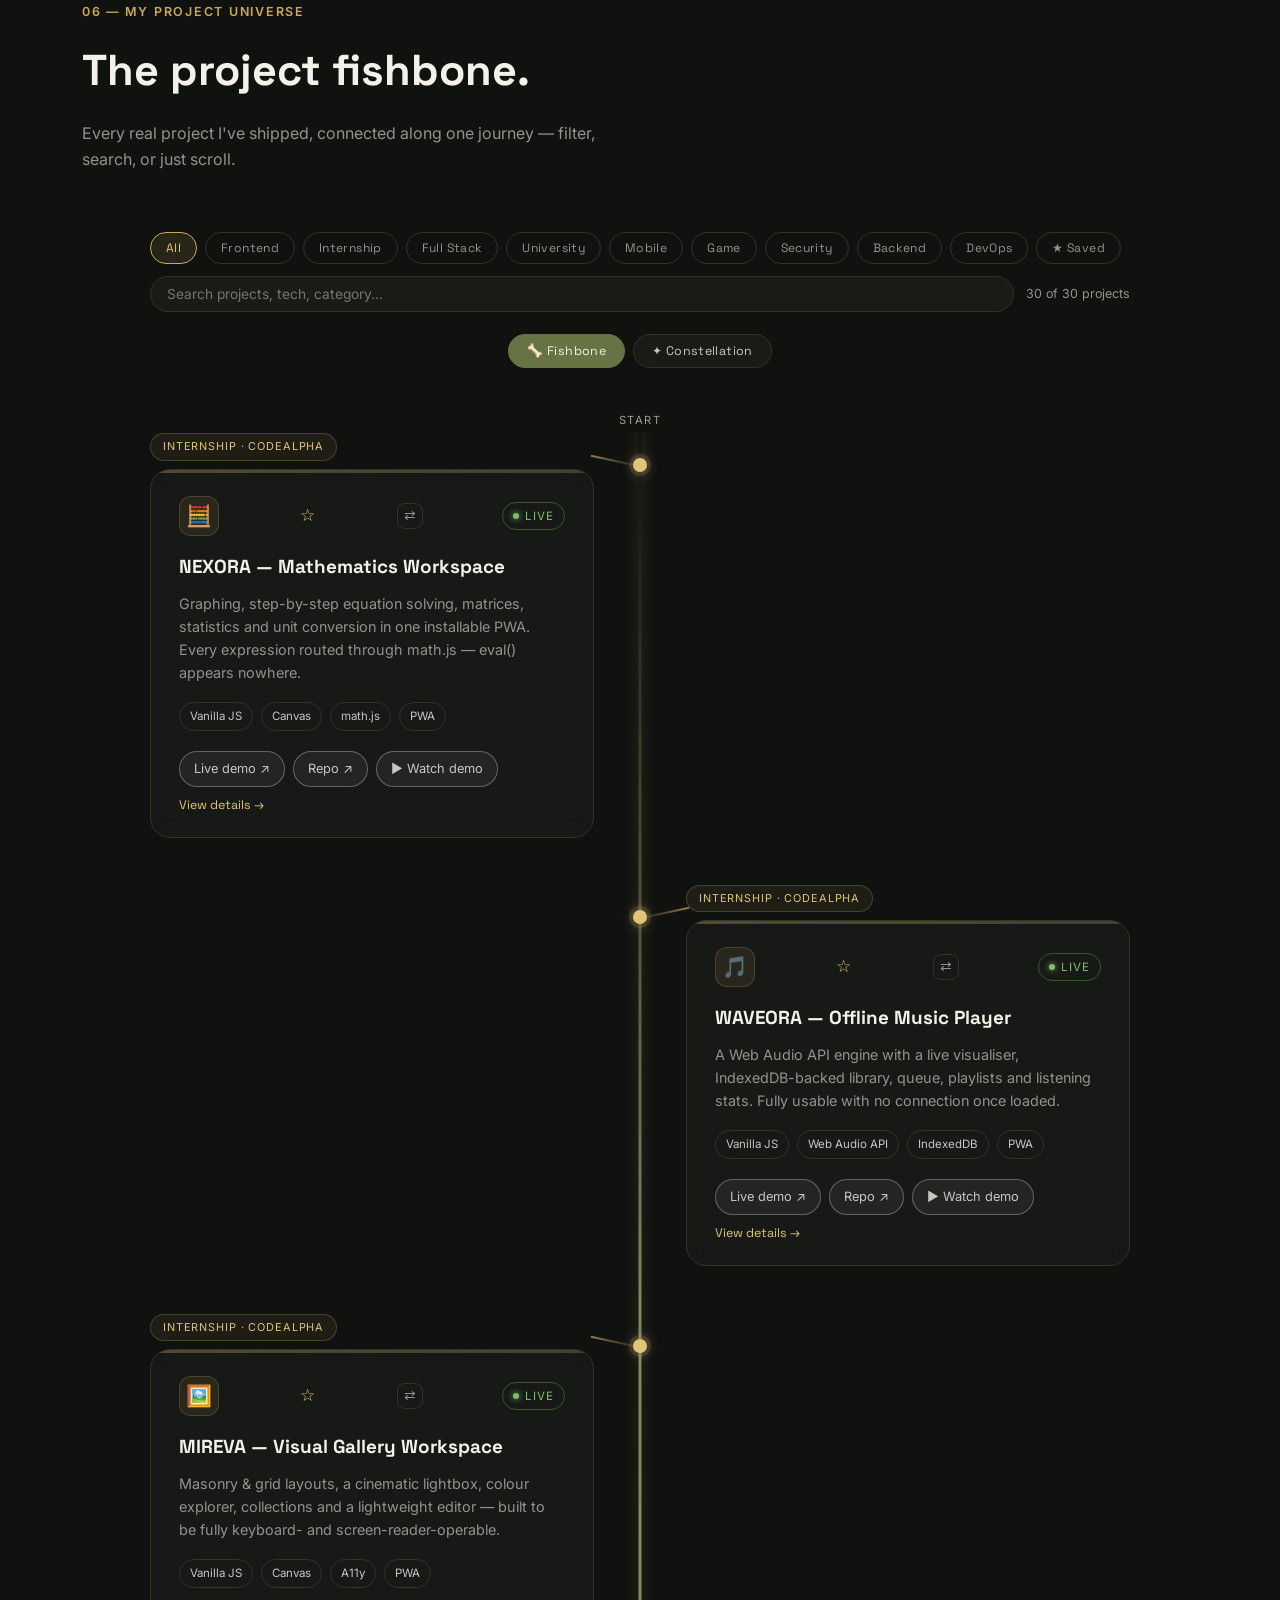
==== commit 3aea51a9: "Say both numbers on the stats, not just the live one The hero stat and the achievement badge each sh" ====
--- a/index.html
+++ b/index.html
@@ -229,8 +229,9 @@
     </div>
 
     <div class="hero-stats">
-      <div class="stat"><b>27</b><span>Repositories shipped</span></div>
-      <div class="stat"><b>21</b><span>Live deployed apps</span></div>
+      <div class="stat"><b>30</b><span>Projects shipped</span></div>
+      <div class="stat"><b>20</b><span>Live deployed apps</span></div>
+      <div class="stat"><b>28</b><span>Repositories shipped</span></div>
       <div class="stat"><b>1</b><span>Ongoing internship</span></div>
       <div class="stat"><b>3</b><span>Codveda levels completed</span></div>
     </div>
@@ -240,8 +241,11 @@
       <div class="achv-row">
         <div class="achv-badge" tabindex="0">
           <span class="achv-icon achv-icon-1" aria-hidden="true">🚀</span>
-          <span class="achv-count">x20</span>
-          <span class="achv-label">Shipped Live<br/><small>20 projects deployed &amp; public</small></span>
+          <!-- Two different numbers, so the badge says both: 30 projects
+               built, 20 of them with a demo that answers right now. "20"
+               alone reads as if there were only 20 projects. -->
+          <span class="achv-count">x30</span>
+          <span class="achv-label">Projects Shipped<br/><small>30 built &mdash; 20 with a live demo</small></span>
         </div>
         <div class="achv-badge" tabindex="0">
           <span class="achv-icon achv-icon-2" aria-hidden="true">📦</span>
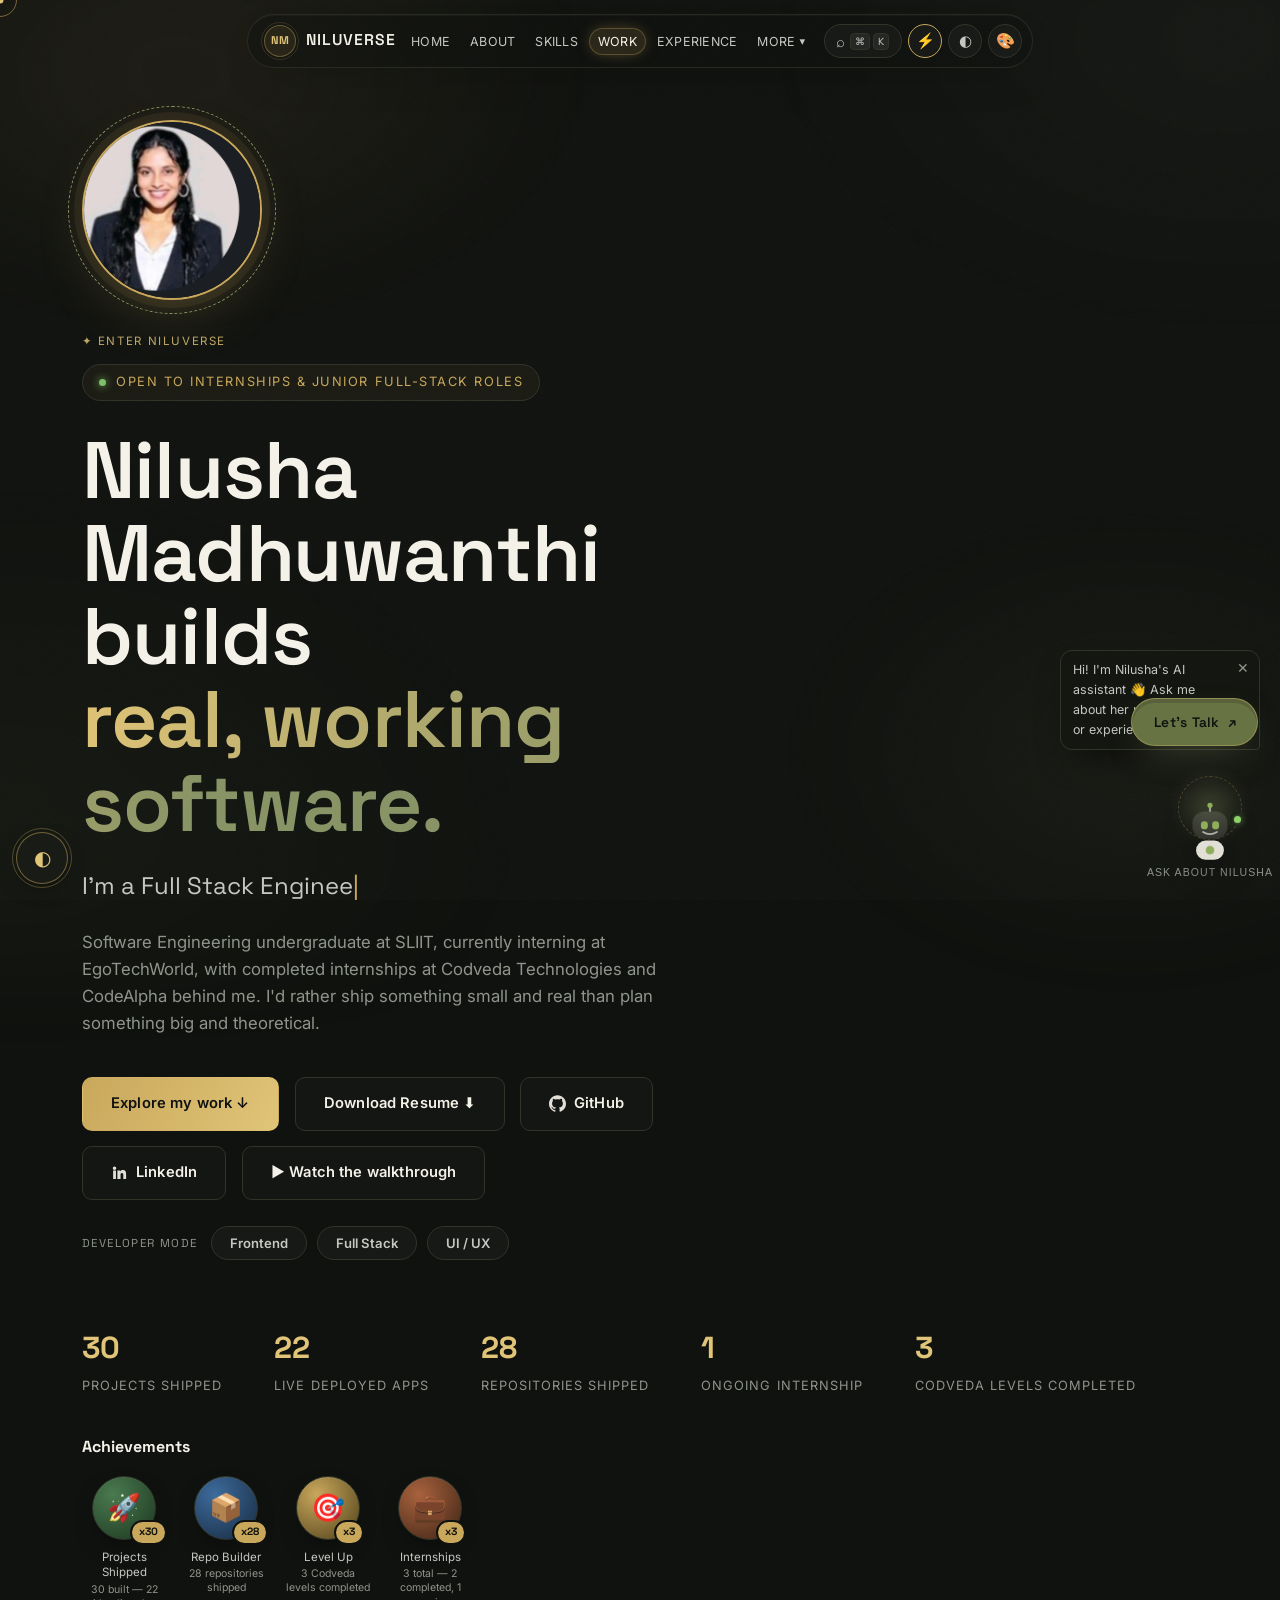
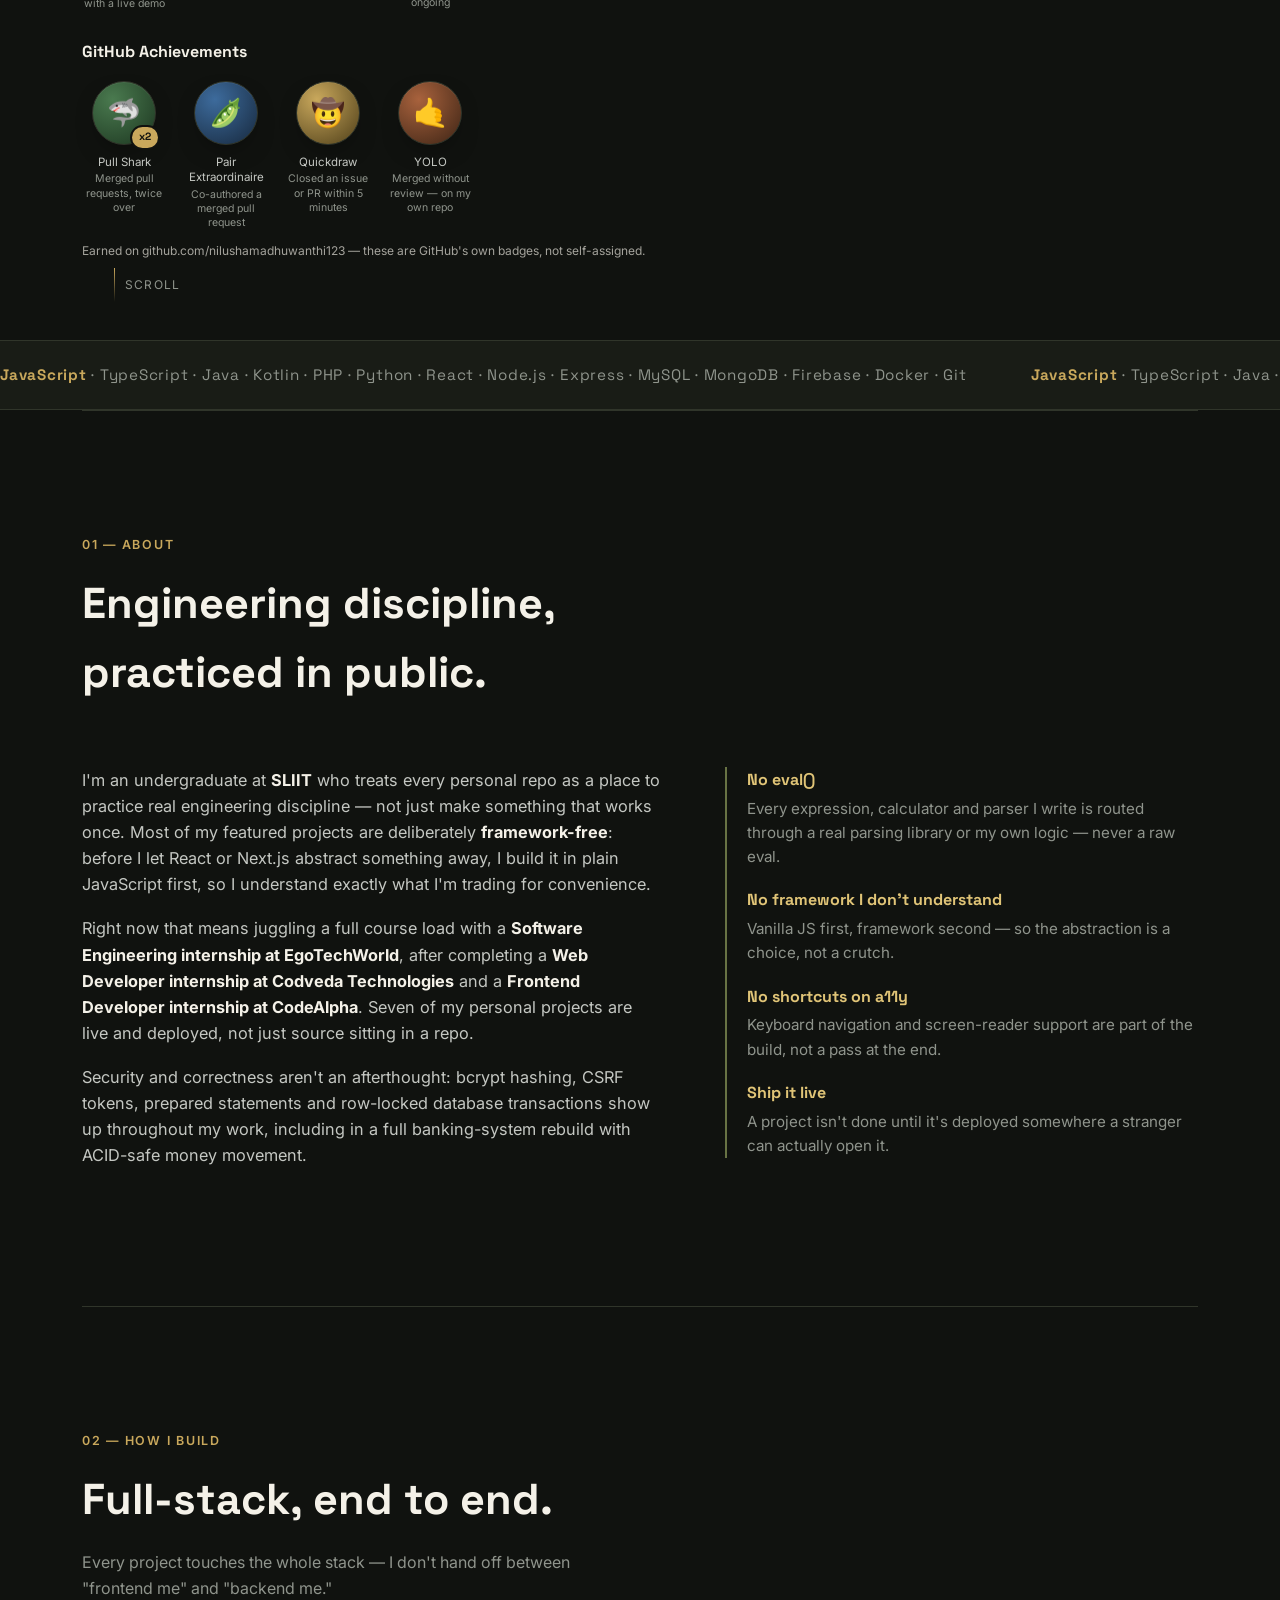
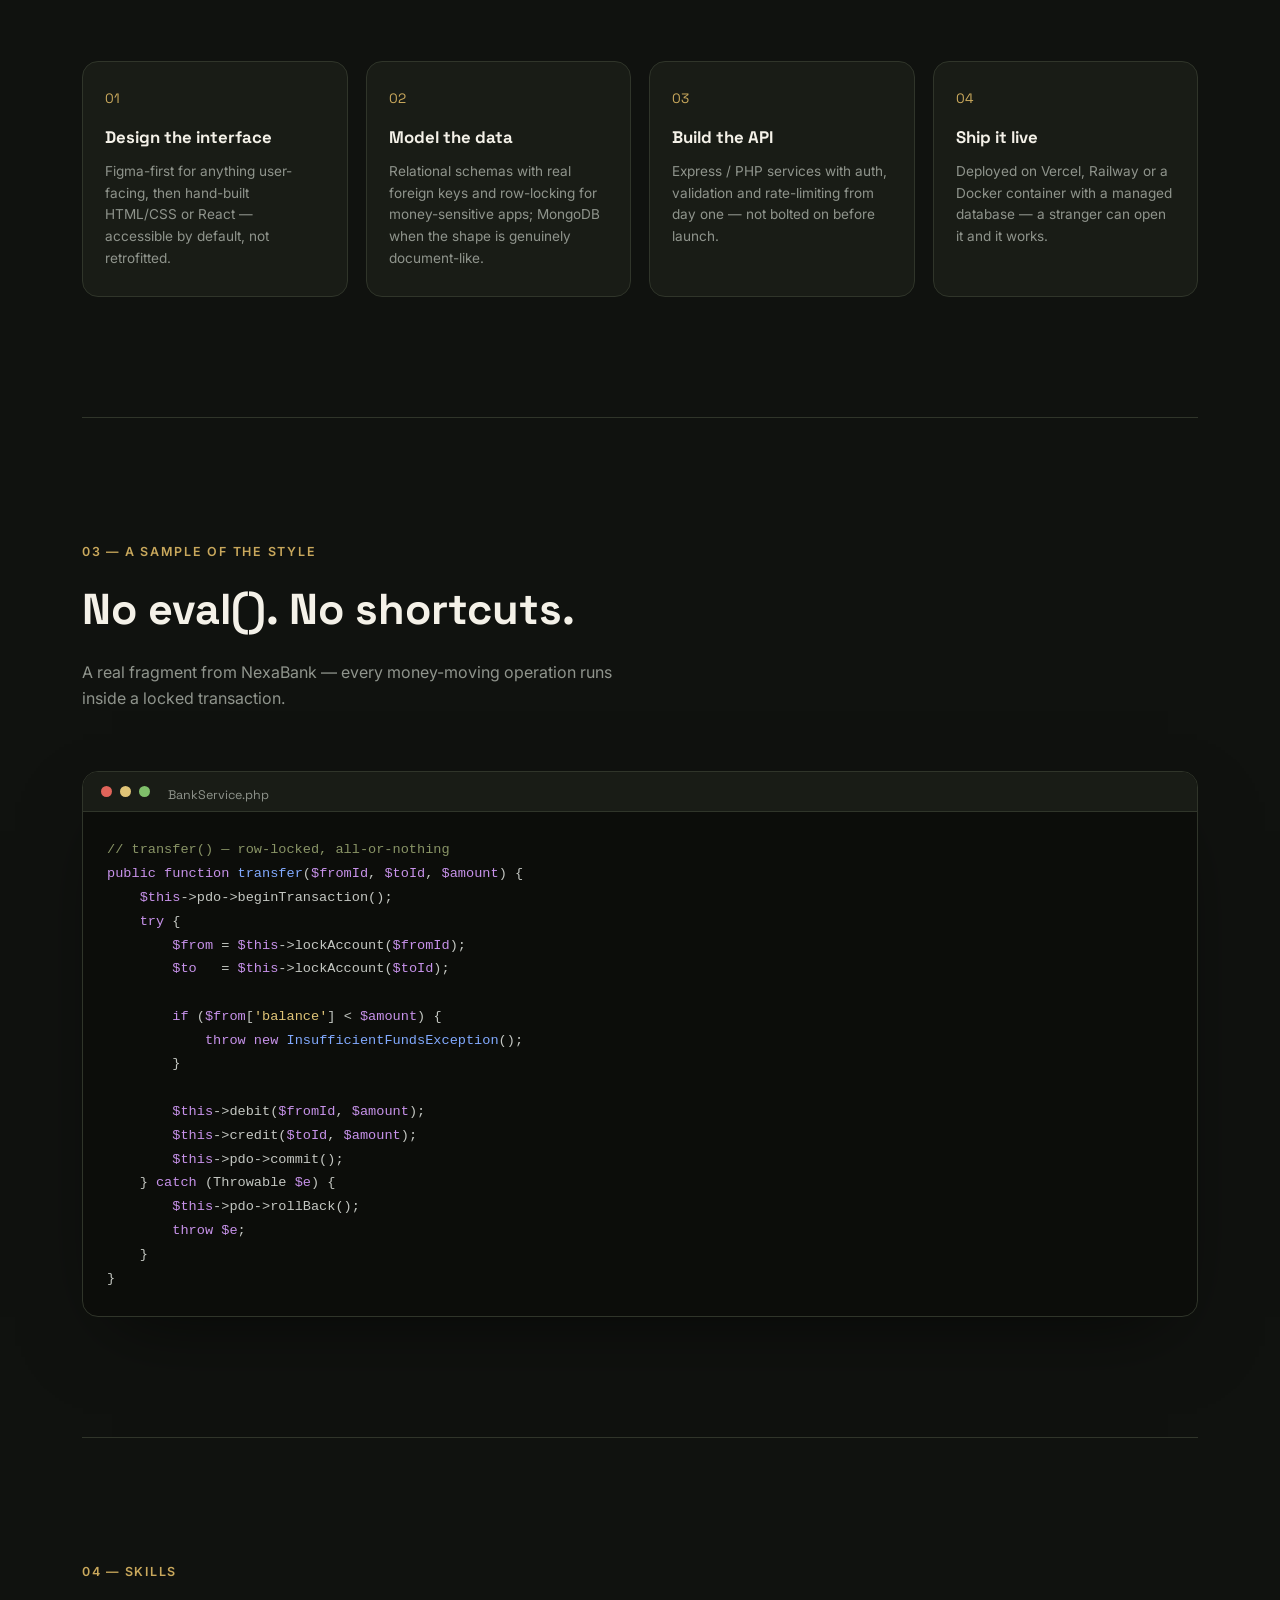
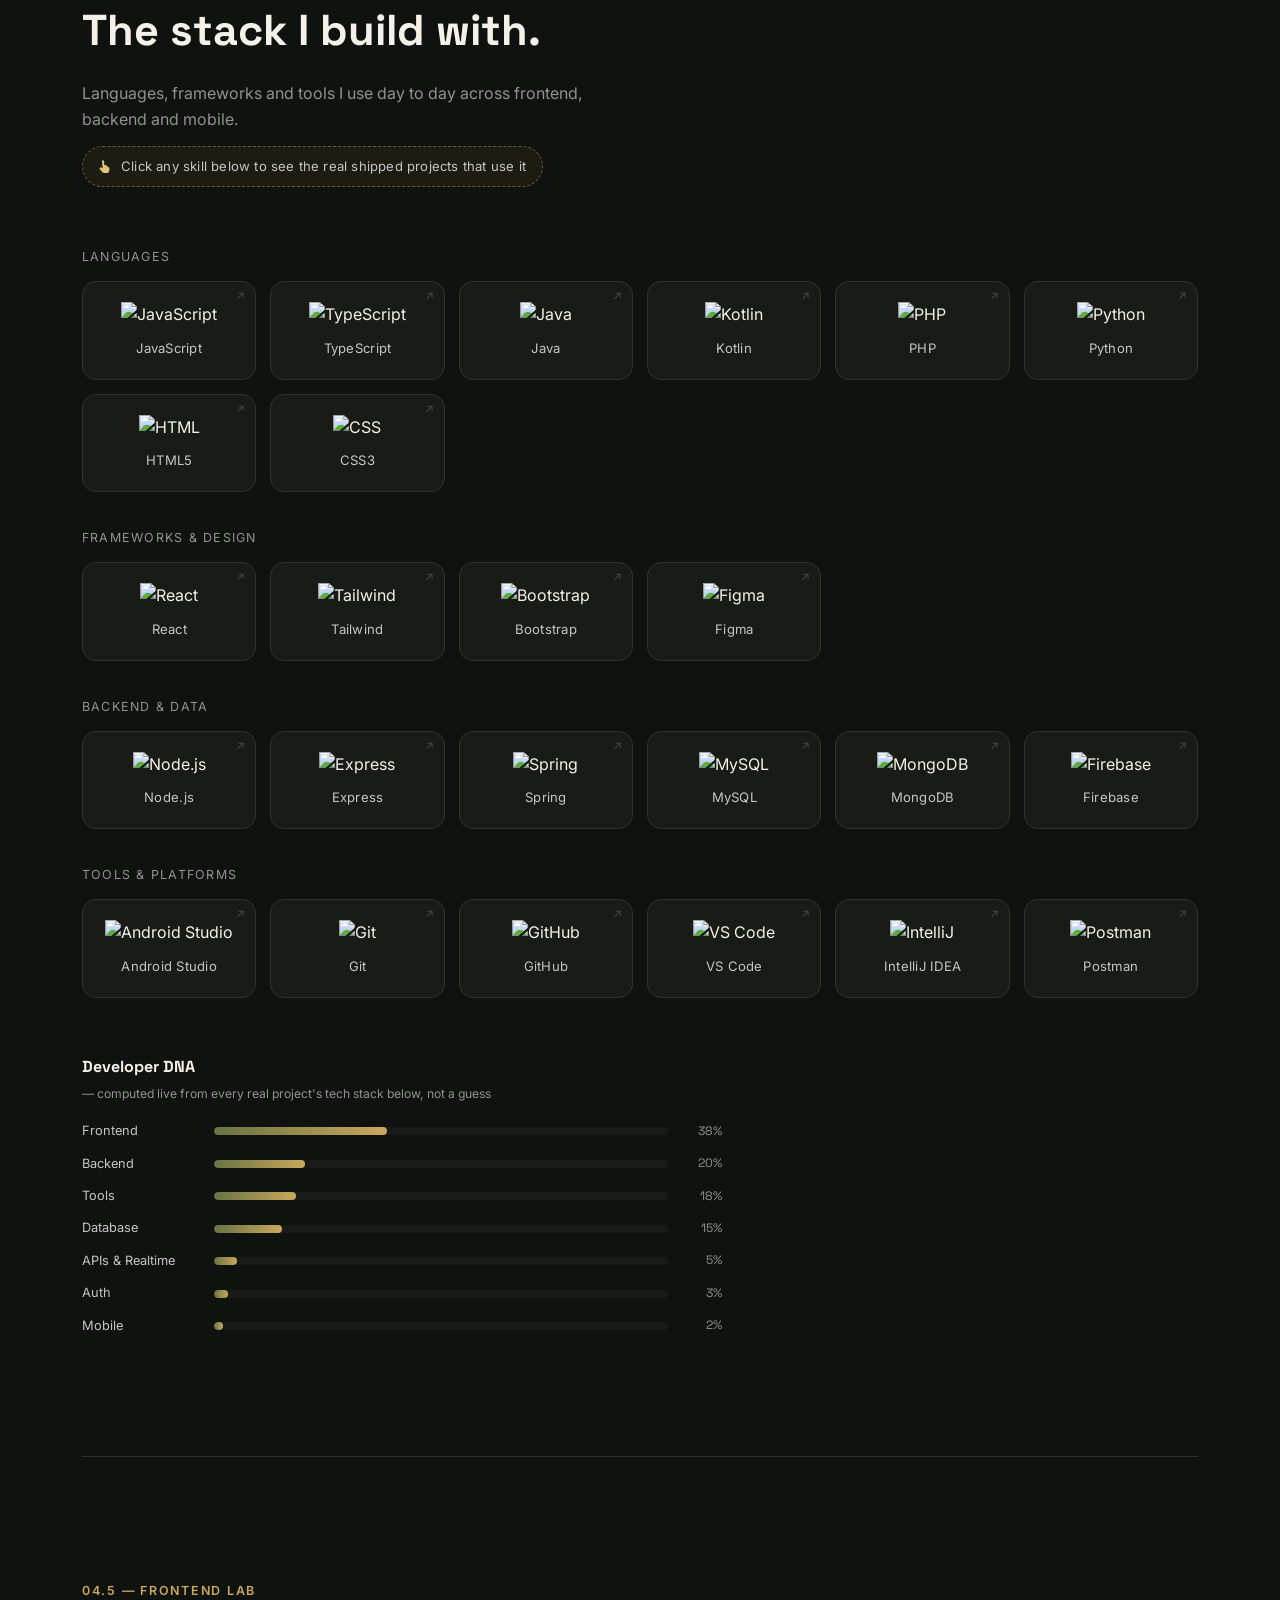
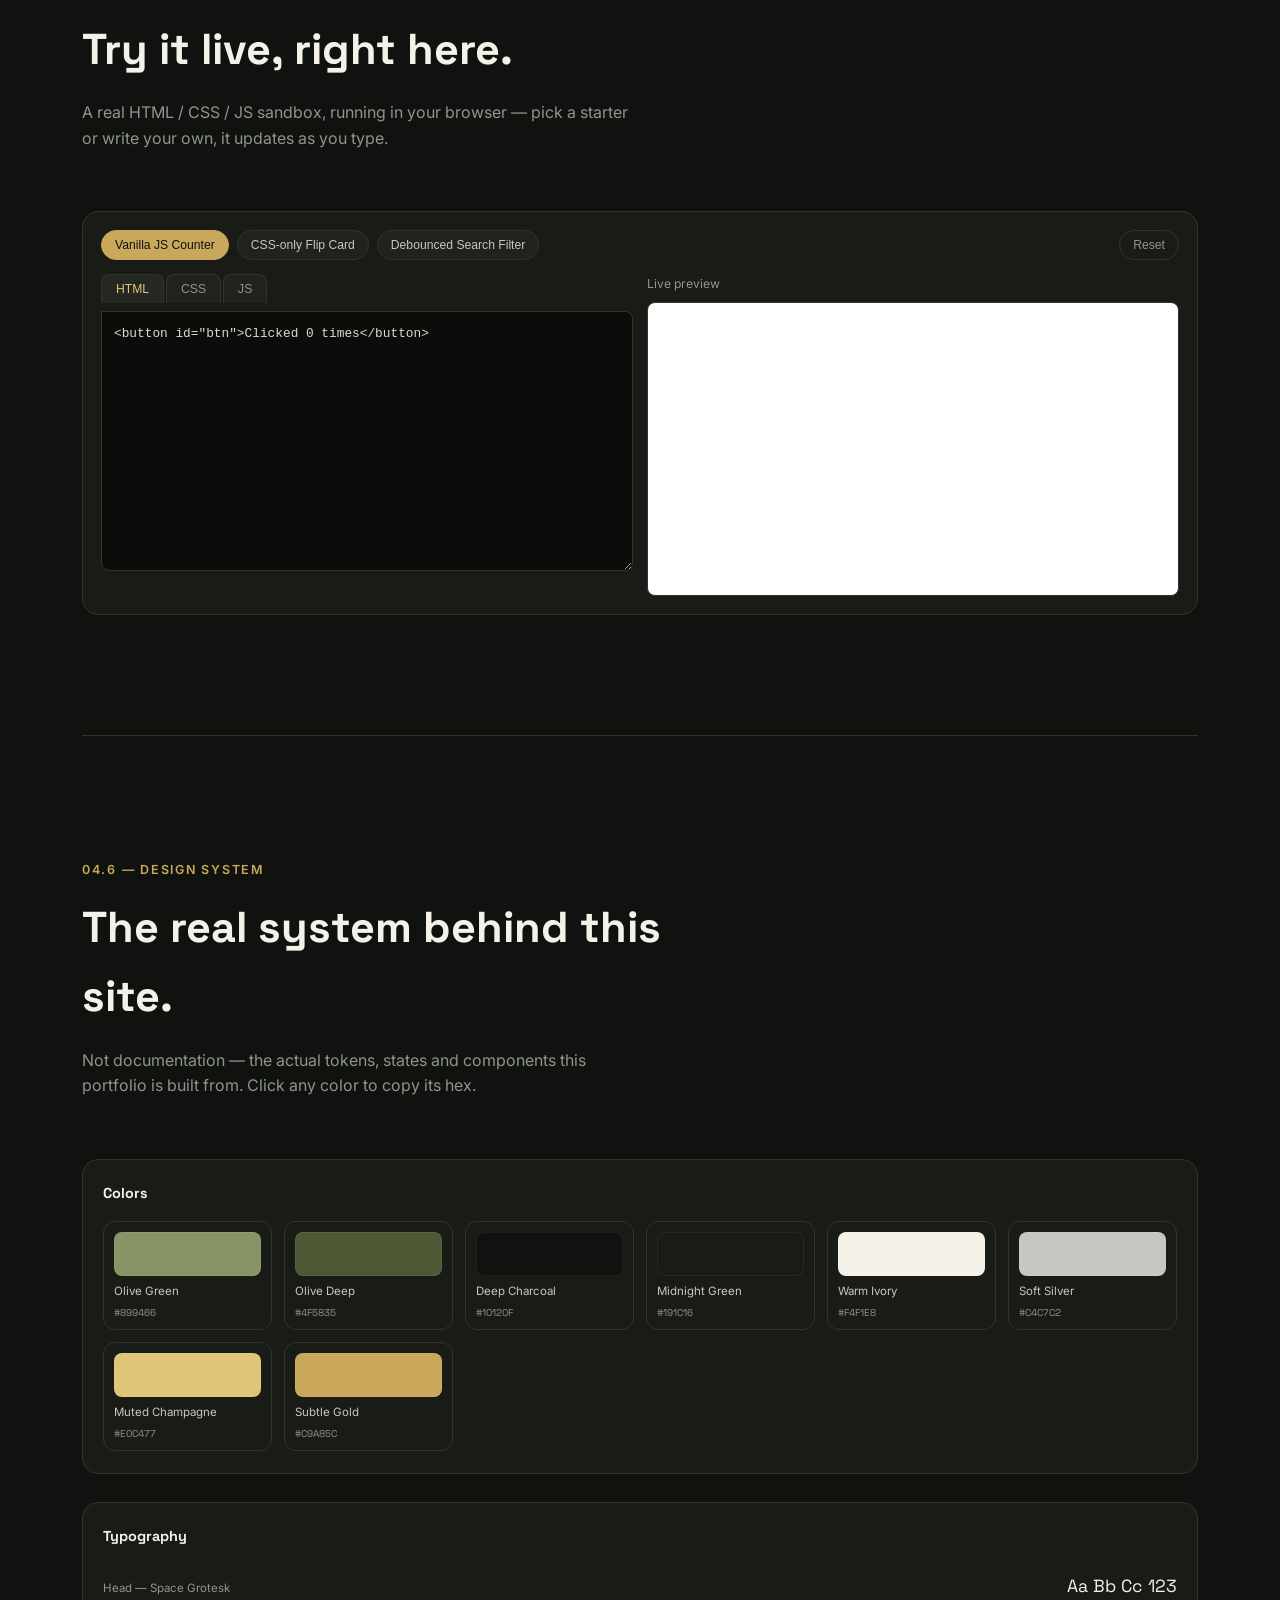
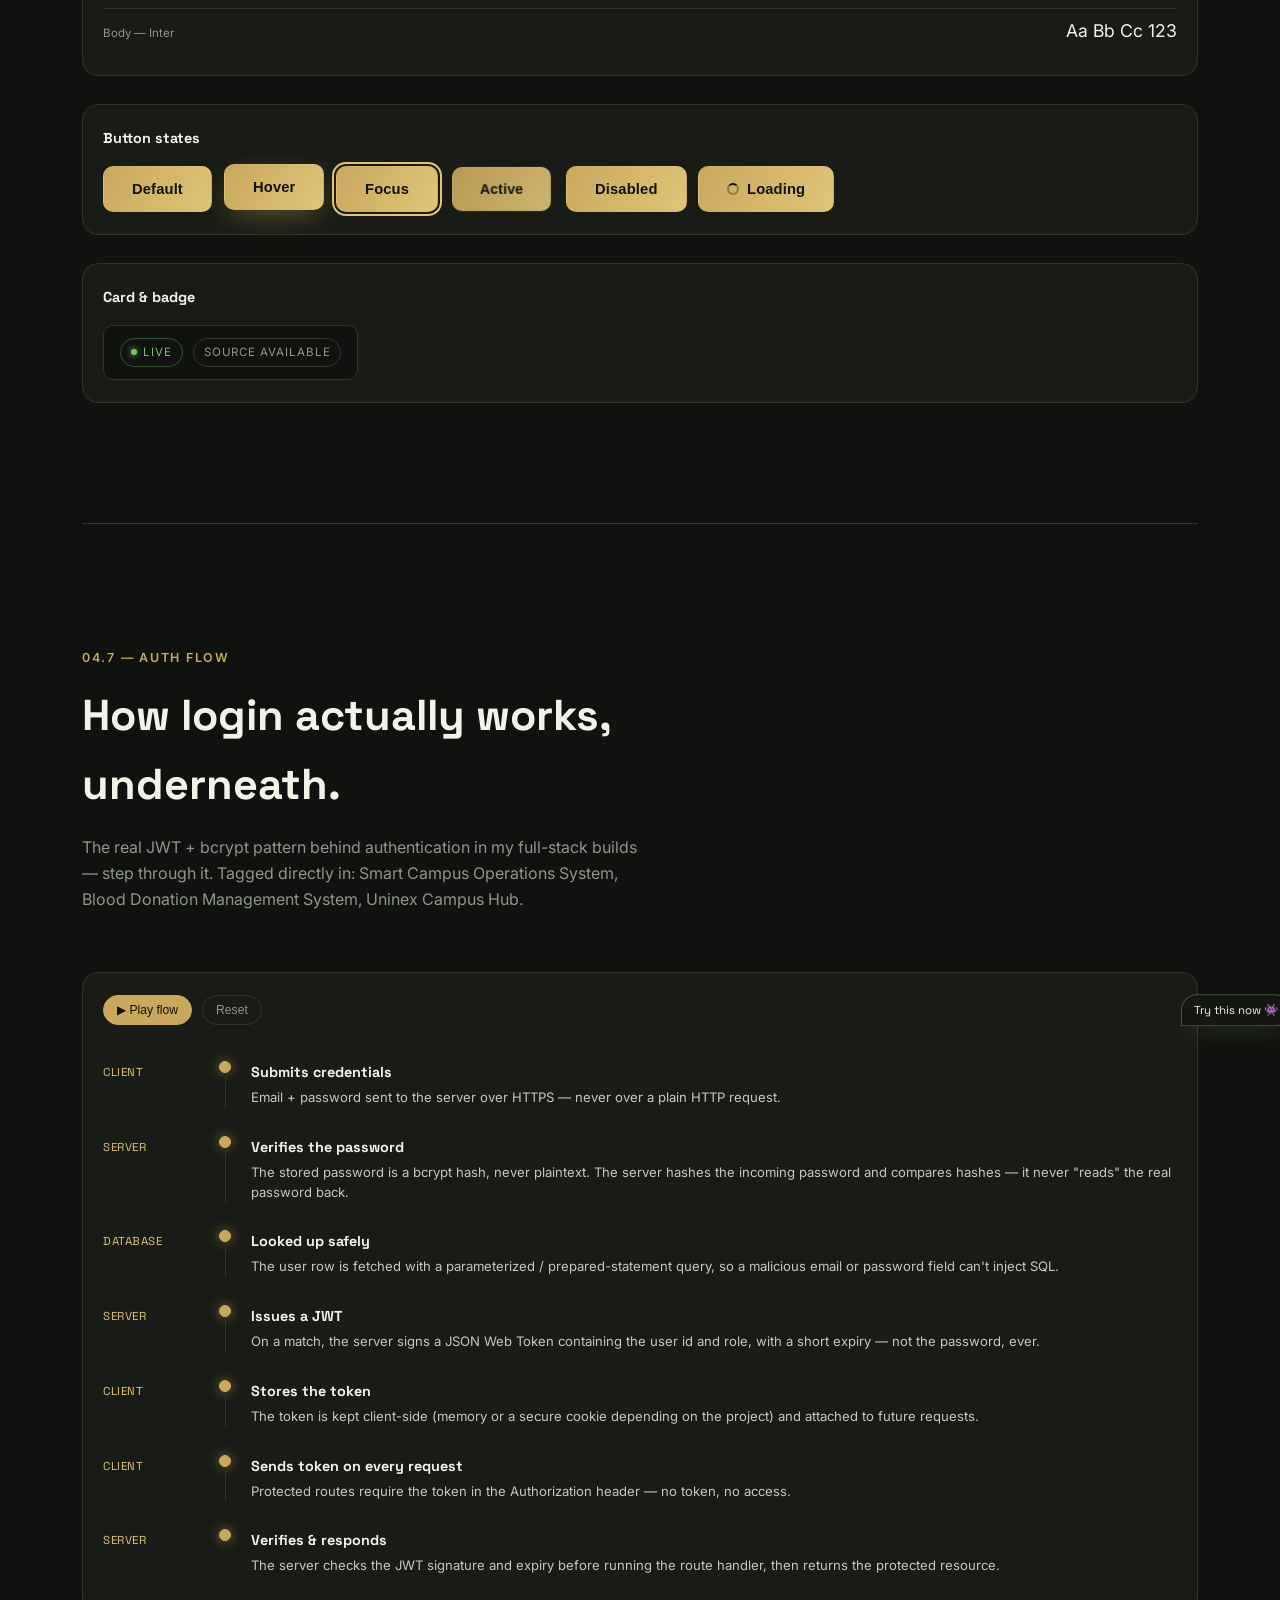
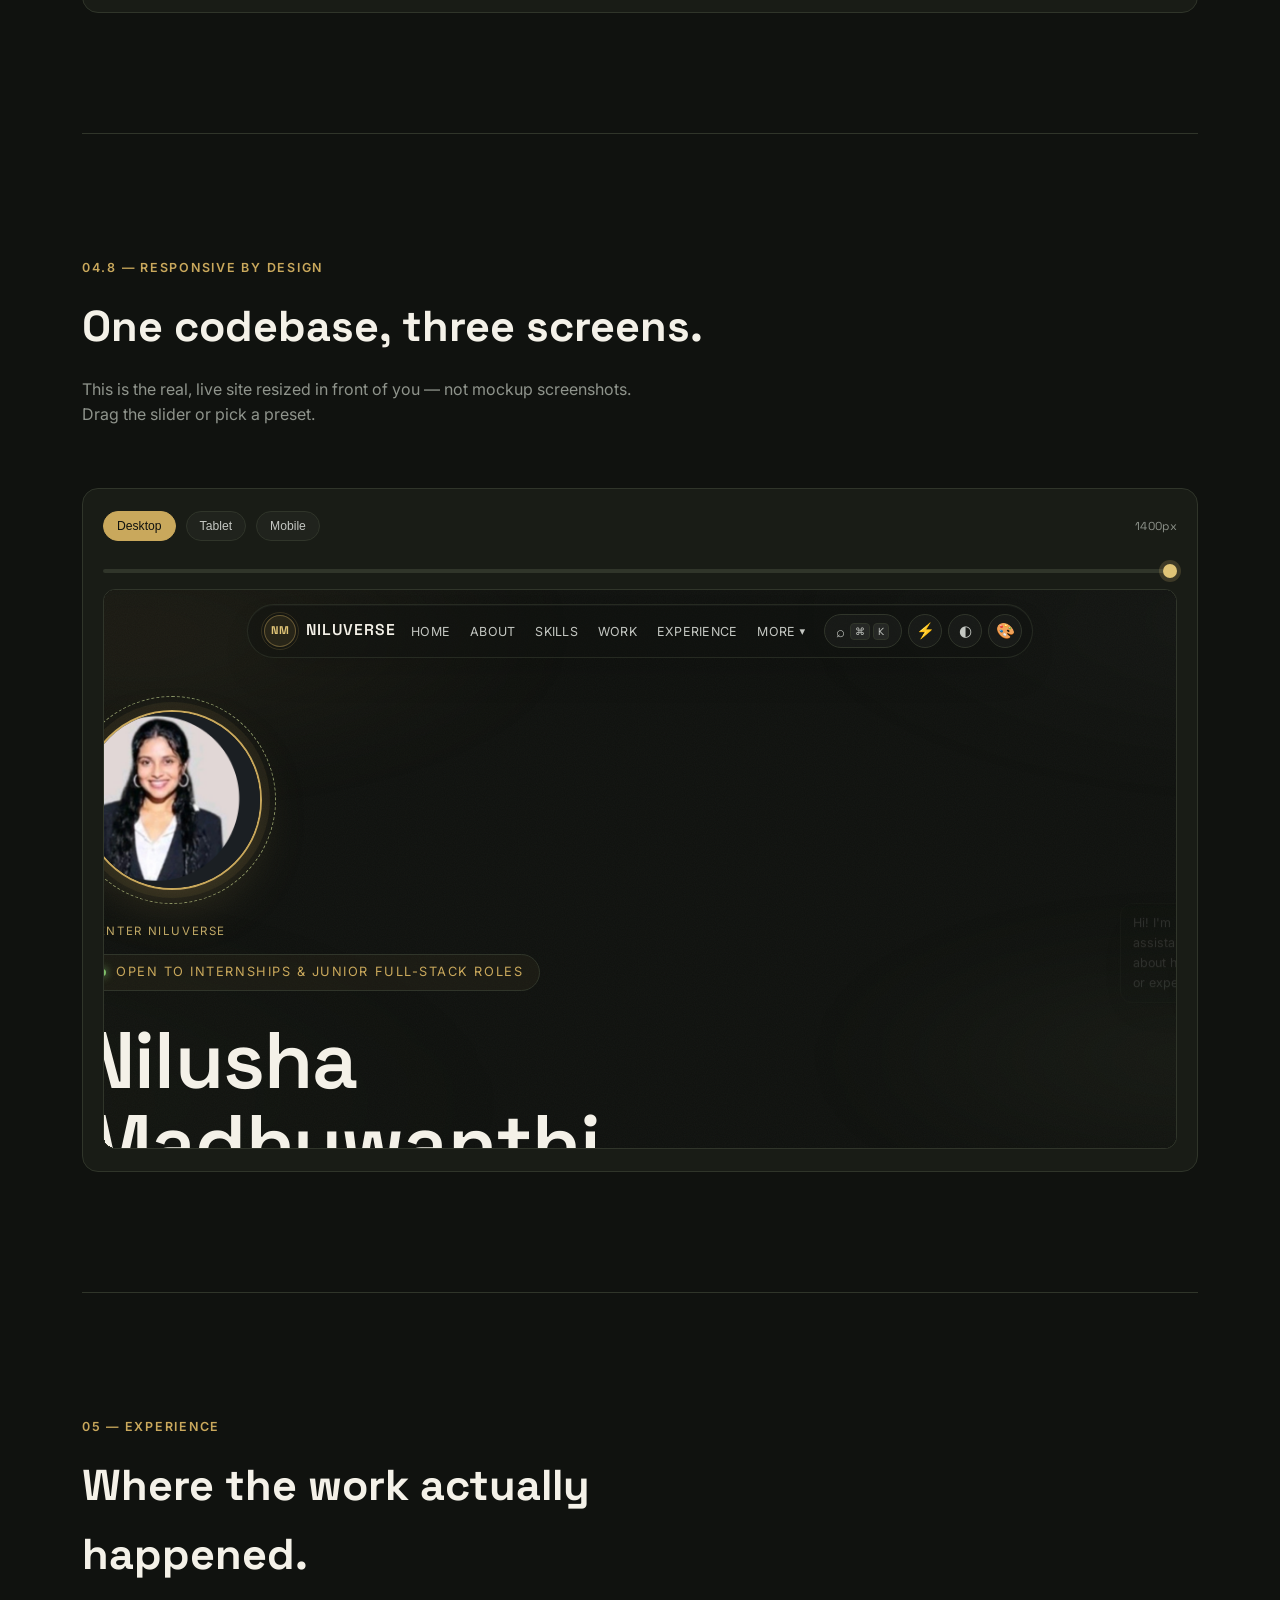
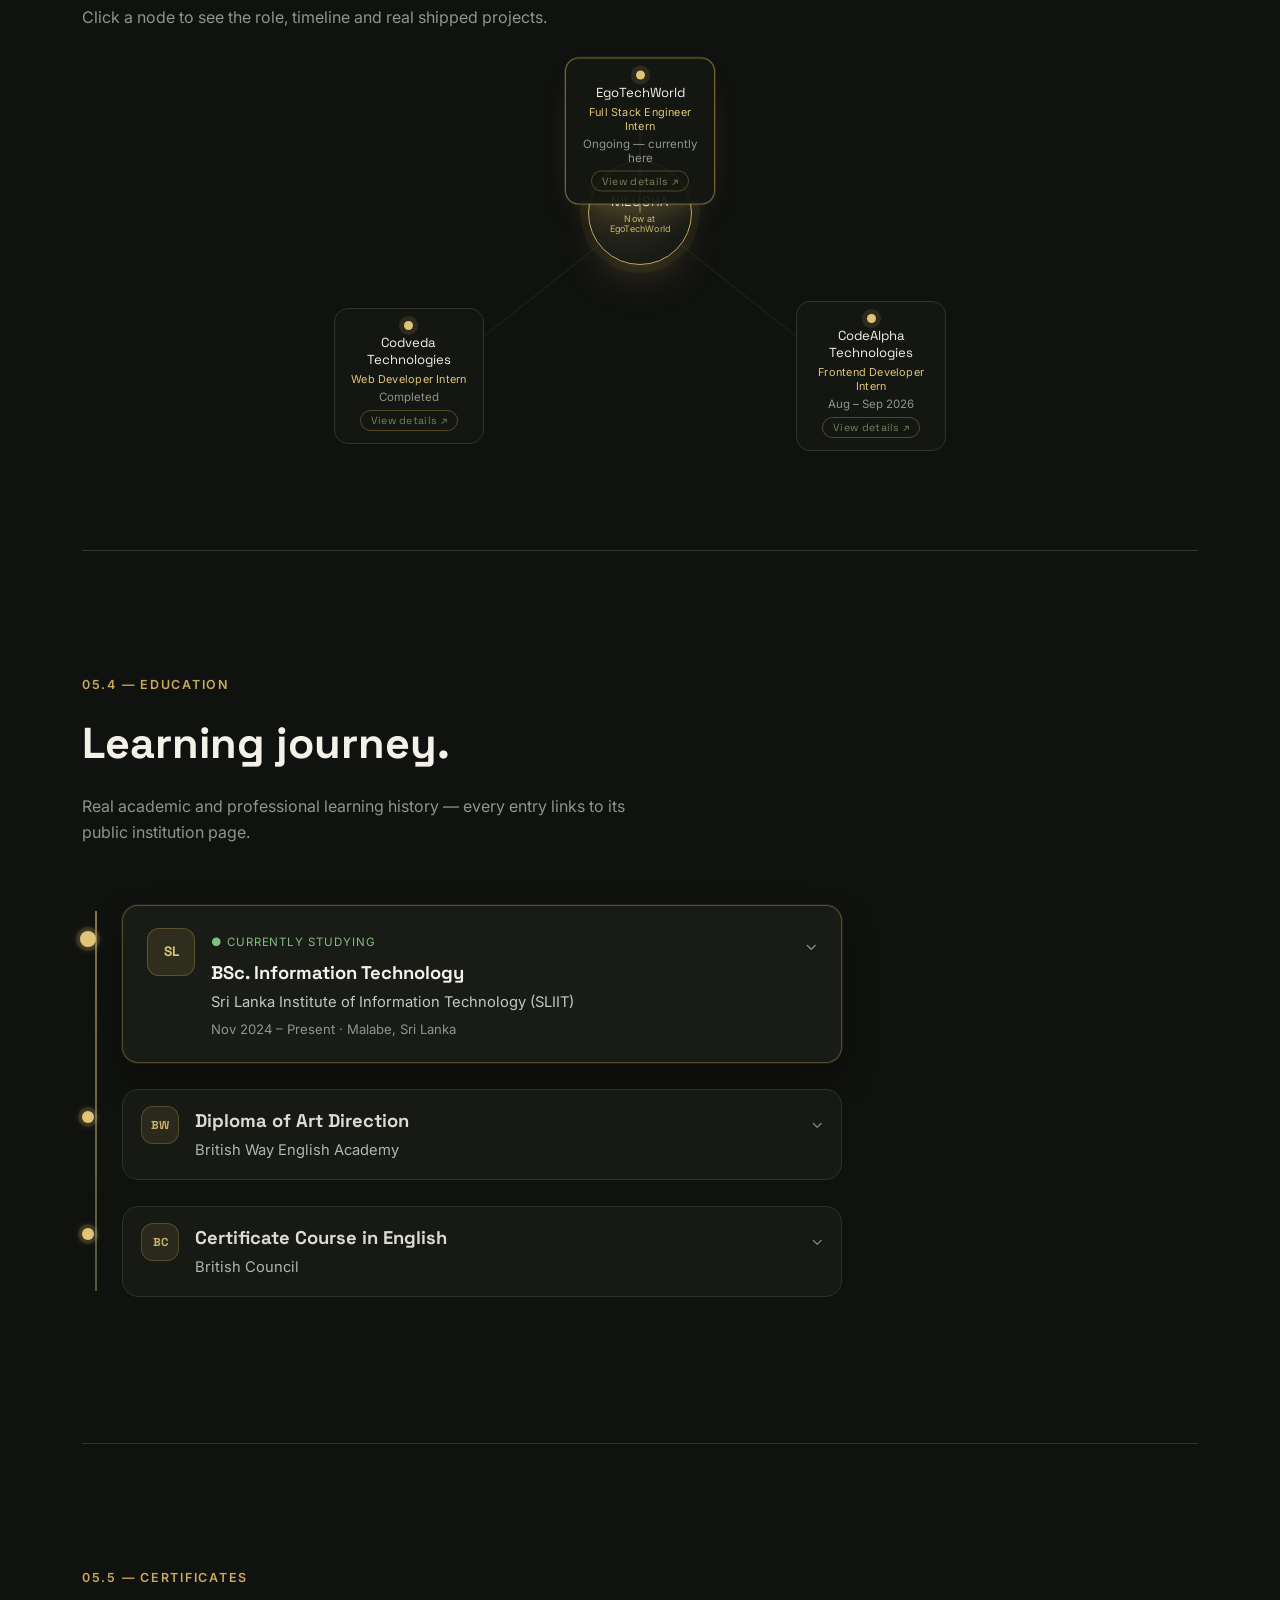
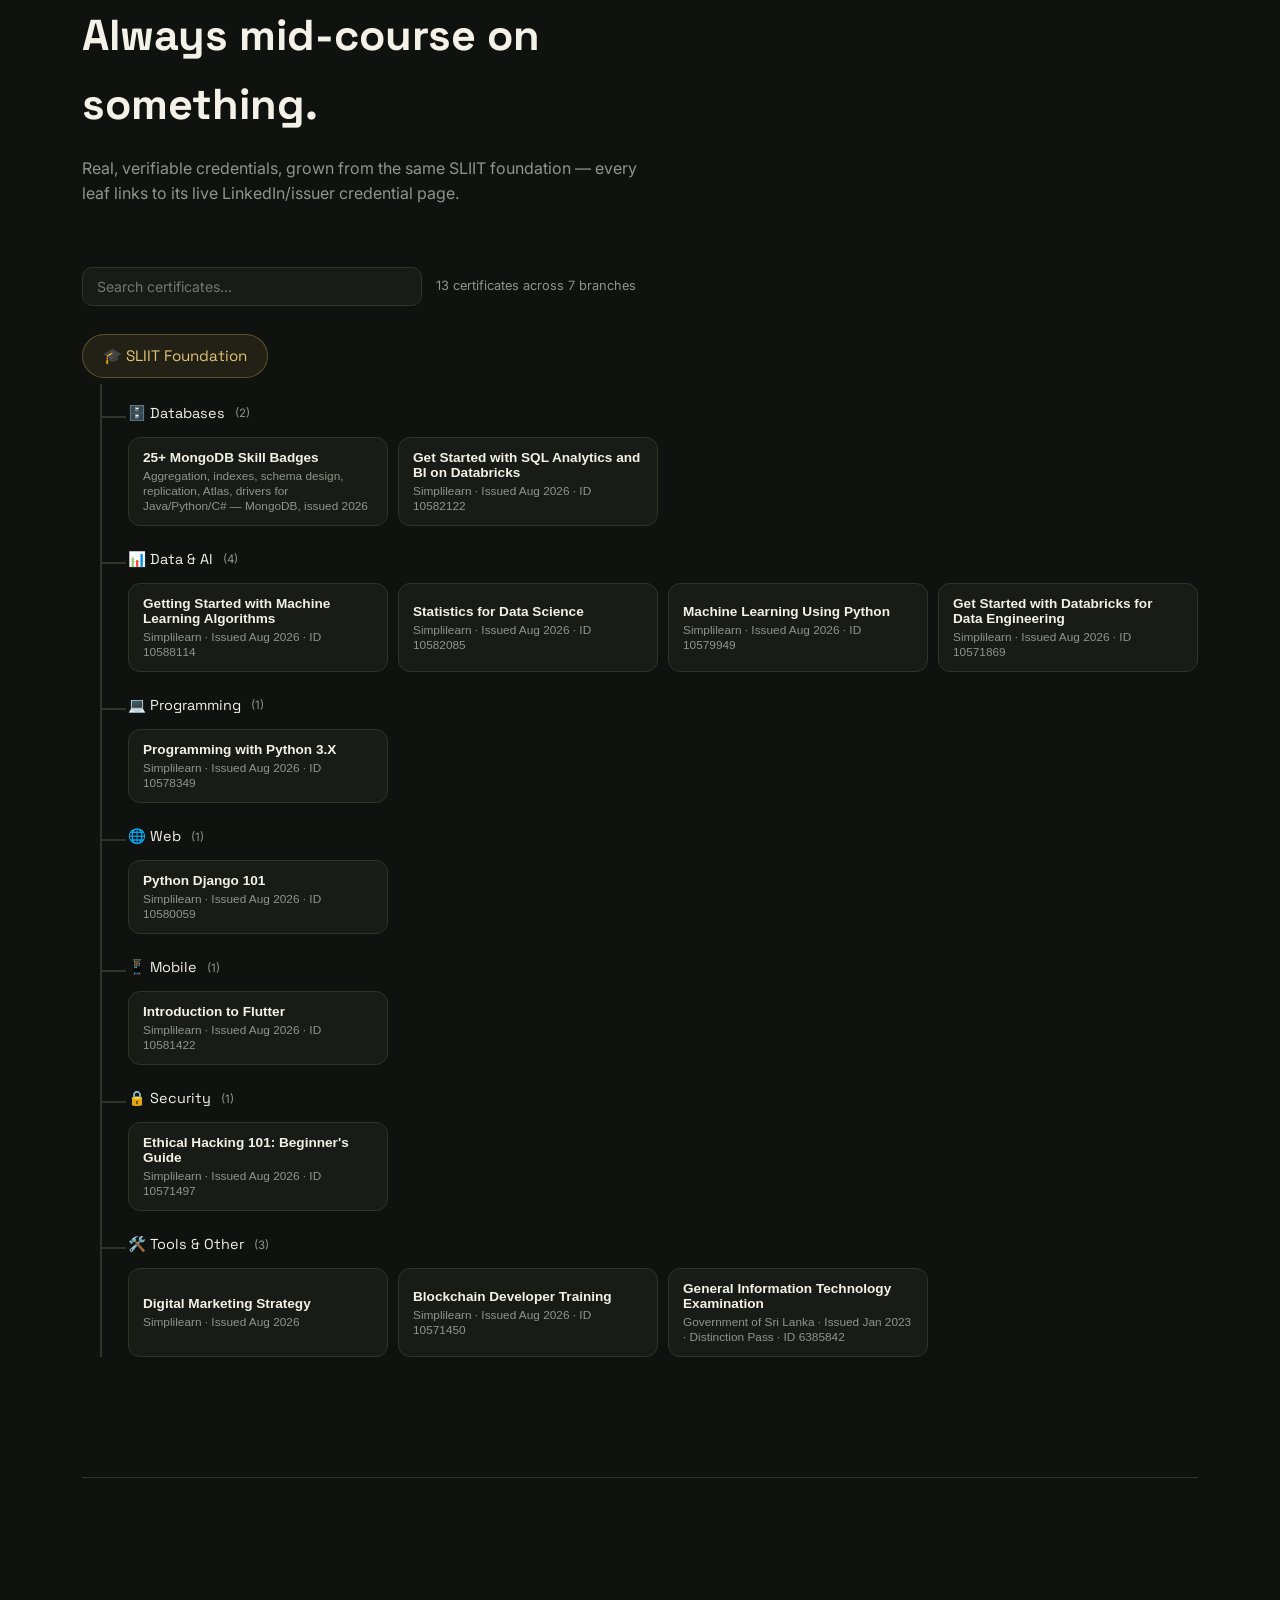
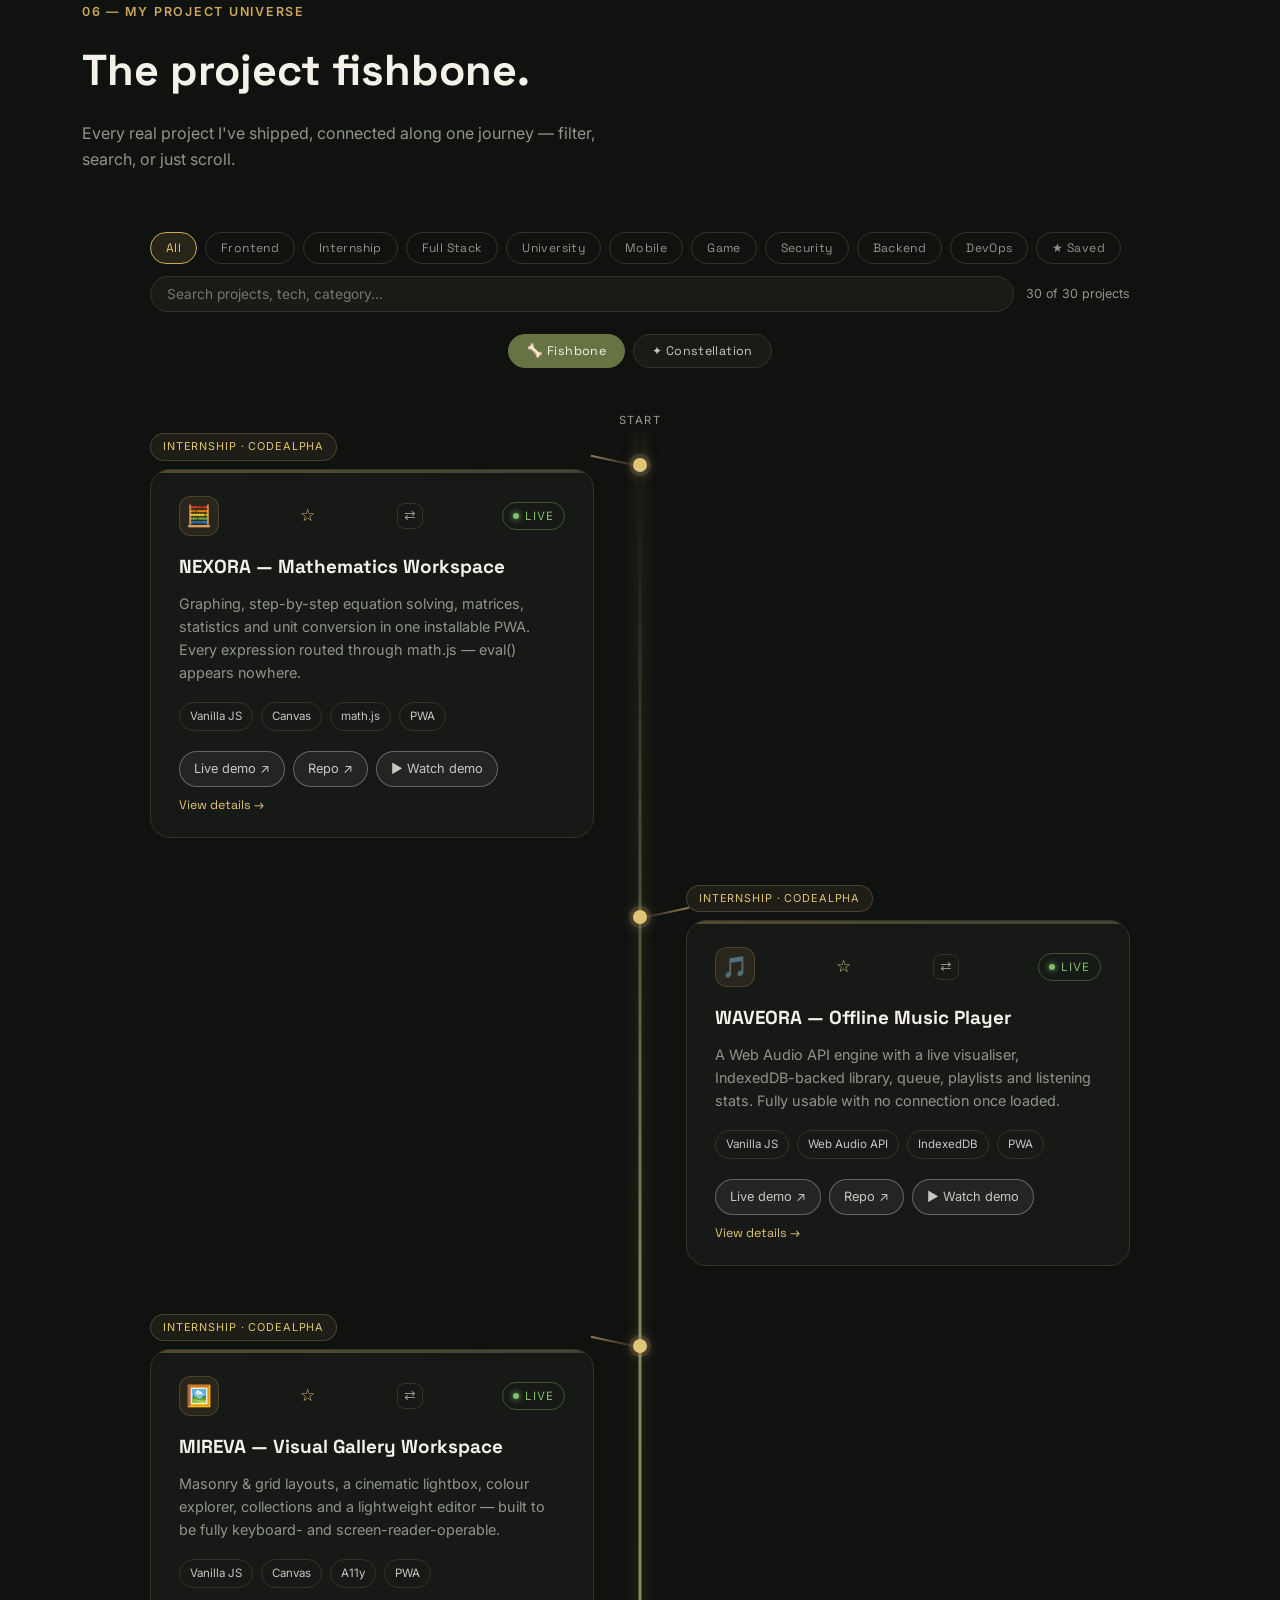
==== commit 80e66970: "Update live project count 20 to 22 across all meta tags, stats and badges" ====
--- a/index.html
+++ b/index.html
@@ -4,7 +4,7 @@
 <meta charset="UTF-8" />
 <meta name="viewport" content="width=device-width, initial-scale=1.0" />
 <title>Nilusha Madhuwanthi — NILUVERSE | Full-Stack Engineer</title>
-<meta name="description" content="Portfolio of Nilusha Madhuwanthi — Software Engineering undergraduate at SLIIT, full-stack developer, 30 projects shipped and 20 live." />
+<meta name="description" content="Portfolio of Nilusha Madhuwanthi — Software Engineering undergraduate at SLIIT, full-stack developer, 30 projects shipped and 22 live." />
 <meta name="robots" content="index, follow" />
 <meta name="theme-color" content="#10120F" />
 <link rel="canonical" href="https://nilusha-madhuwanthi-portpolio.vercel.app/" />
@@ -12,13 +12,13 @@
 <meta property="og:type" content="website" />
 <meta property="og:site_name" content="NILUVERSE" />
 <meta property="og:title" content="Nilusha Madhuwanthi — Full-Stack Engineer" />
-<meta property="og:description" content="Software Engineering undergraduate at SLIIT, full-stack developer, 30 projects shipped and 20 live. Currently interning at EgoTechWorld, after completing internships at Codveda Technologies and CodeAlpha." />
+<meta property="og:description" content="Software Engineering undergraduate at SLIIT, full-stack developer, 30 projects shipped and 22 live. Currently interning at EgoTechWorld, after completing internships at Codveda Technologies and CodeAlpha." />
 <meta property="og:url" content="https://nilusha-madhuwanthi-portpolio.vercel.app/" />
 <meta property="og:image" content="https://nilusha-madhuwanthi-portpolio.vercel.app/assets/profile.jpg" />
 
 <meta name="twitter:card" content="summary" />
 <meta name="twitter:title" content="Nilusha Madhuwanthi — Full-Stack Engineer" />
-<meta name="twitter:description" content="Software Engineering undergraduate at SLIIT, full-stack developer, 30 projects shipped and 20 live." />
+<meta name="twitter:description" content="Software Engineering undergraduate at SLIIT, full-stack developer, 30 projects shipped and 22 live." />
 <meta name="twitter:image" content="https://nilusha-madhuwanthi-portpolio.vercel.app/assets/profile.jpg" />
 
 <link rel="preconnect" href="https://fonts.googleapis.com">
@@ -73,9 +73,9 @@
     <span class="recruiter-tag">⚡ 60-second view</span>
     <h2>Nilusha Madhuwanthi</h2>
     <p class="recruiter-role">Full Stack Engineer Intern @ EgoTechWorld · formerly Codveda Technologies &amp; CodeAlpha</p>
-    <p class="recruiter-sub">BSc (Hons) IT undergraduate at SLIIT, three internships in — two completed, one running — and 20 live deployed apps, not just source sitting in a repo.</p>
+    <p class="recruiter-sub">BSc (Hons) IT undergraduate at SLIIT, three internships in — two completed, one running — and 22 live deployed apps, not just source sitting in a repo.</p>
     <div class="recruiter-stats">
-      <div><b>20</b><span>Live projects</span></div>
+      <div><b>22</b><span>Live projects</span></div>
       <div><b>1</b><span>Active internship</span></div>
       <div><b>25+</b><span>Certifications</span></div>
     </div>
@@ -230,7 +230,7 @@
 
     <div class="hero-stats">
       <div class="stat"><b>30</b><span>Projects shipped</span></div>
-      <div class="stat"><b>20</b><span>Live deployed apps</span></div>
+      <div class="stat"><b>22</b><span>Live deployed apps</span></div>
       <div class="stat"><b>28</b><span>Repositories shipped</span></div>
       <div class="stat"><b>1</b><span>Ongoing internship</span></div>
       <div class="stat"><b>3</b><span>Codveda levels completed</span></div>
@@ -242,10 +242,10 @@
         <div class="achv-badge" tabindex="0">
           <span class="achv-icon achv-icon-1" aria-hidden="true">🚀</span>
           <!-- Two different numbers, so the badge says both: 30 projects
-               built, 20 of them with a demo that answers right now. "20"
-               alone reads as if there were only 20 projects. -->
+               built, 22 of them with a demo that answers right now. "22"
+               alone reads as if there were only 22 projects. -->
           <span class="achv-count">x30</span>
-          <span class="achv-label">Projects Shipped<br/><small>30 built &mdash; 20 with a live demo</small></span>
+          <span class="achv-label">Projects Shipped<br/><small>30 built &mdash; 22 with a live demo</small></span>
         </div>
         <div class="achv-badge" tabindex="0">
           <span class="achv-icon achv-icon-2" aria-hidden="true">📦</span>
